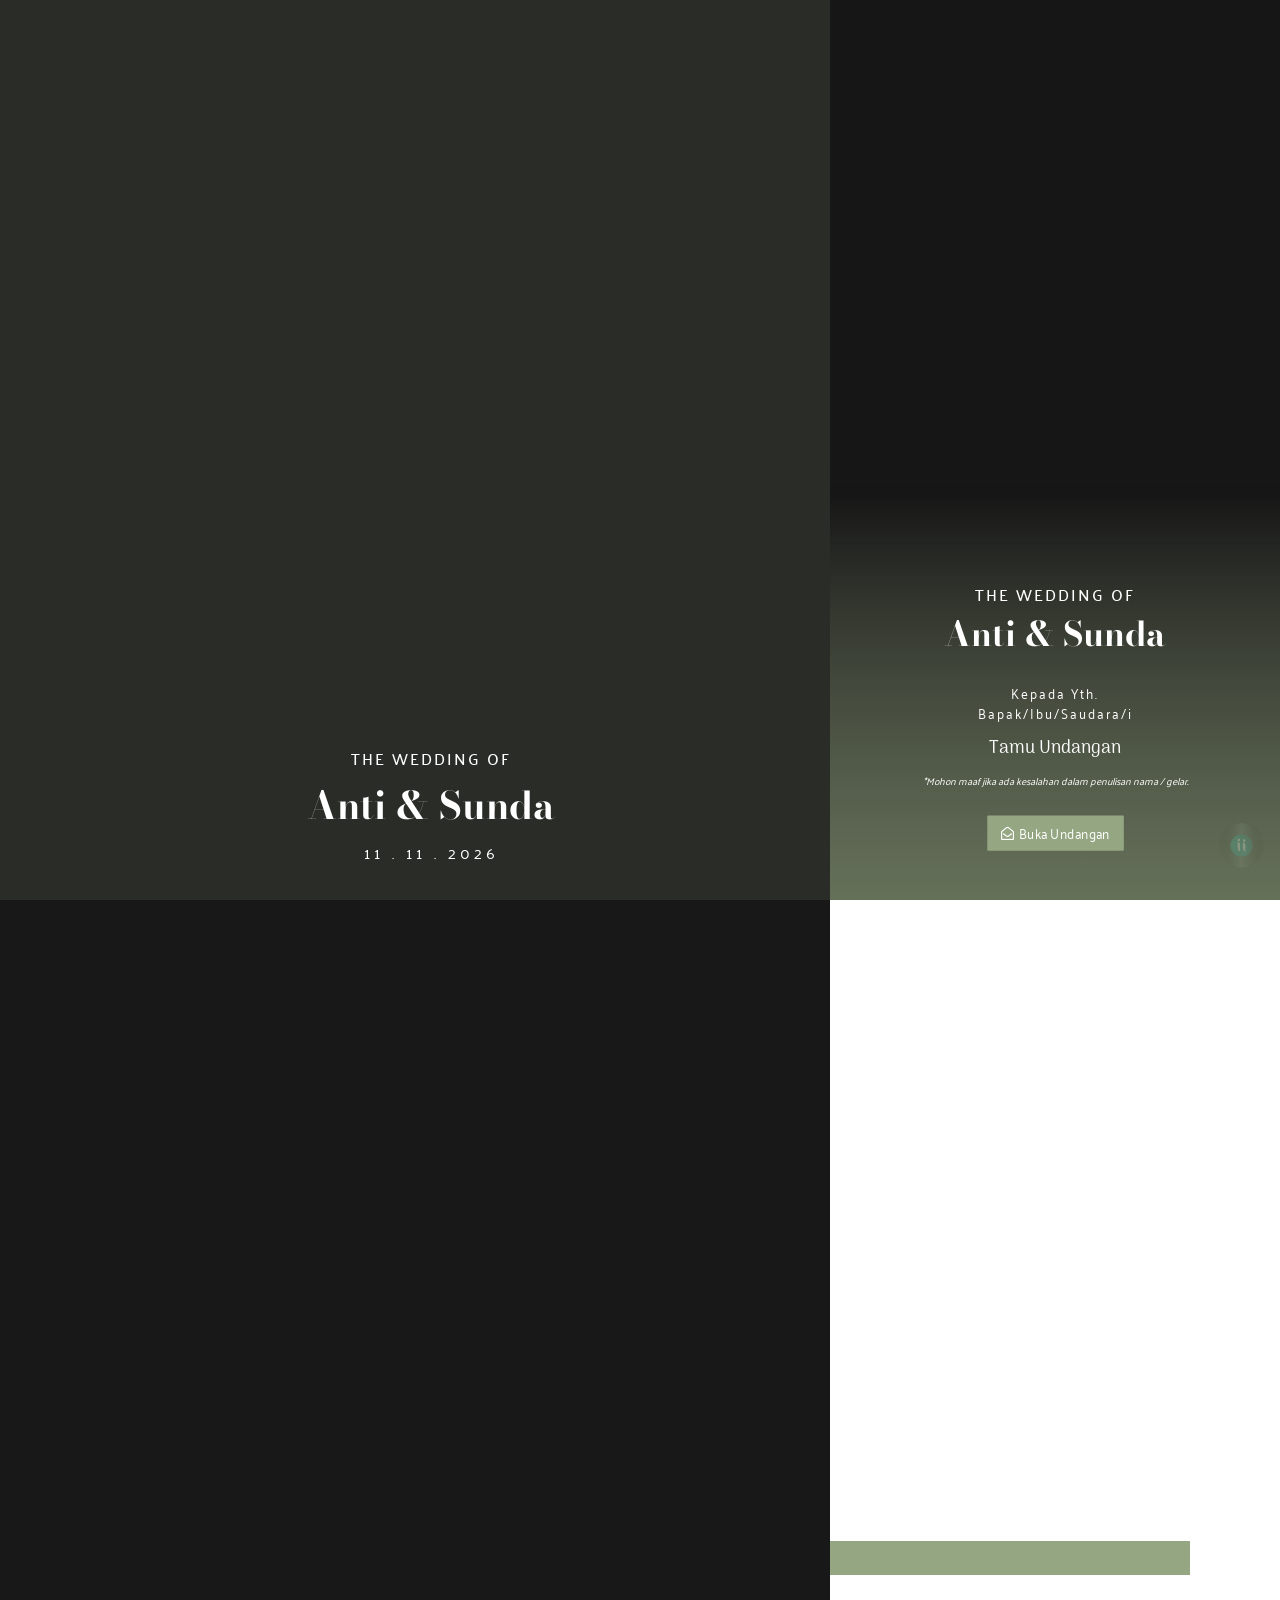
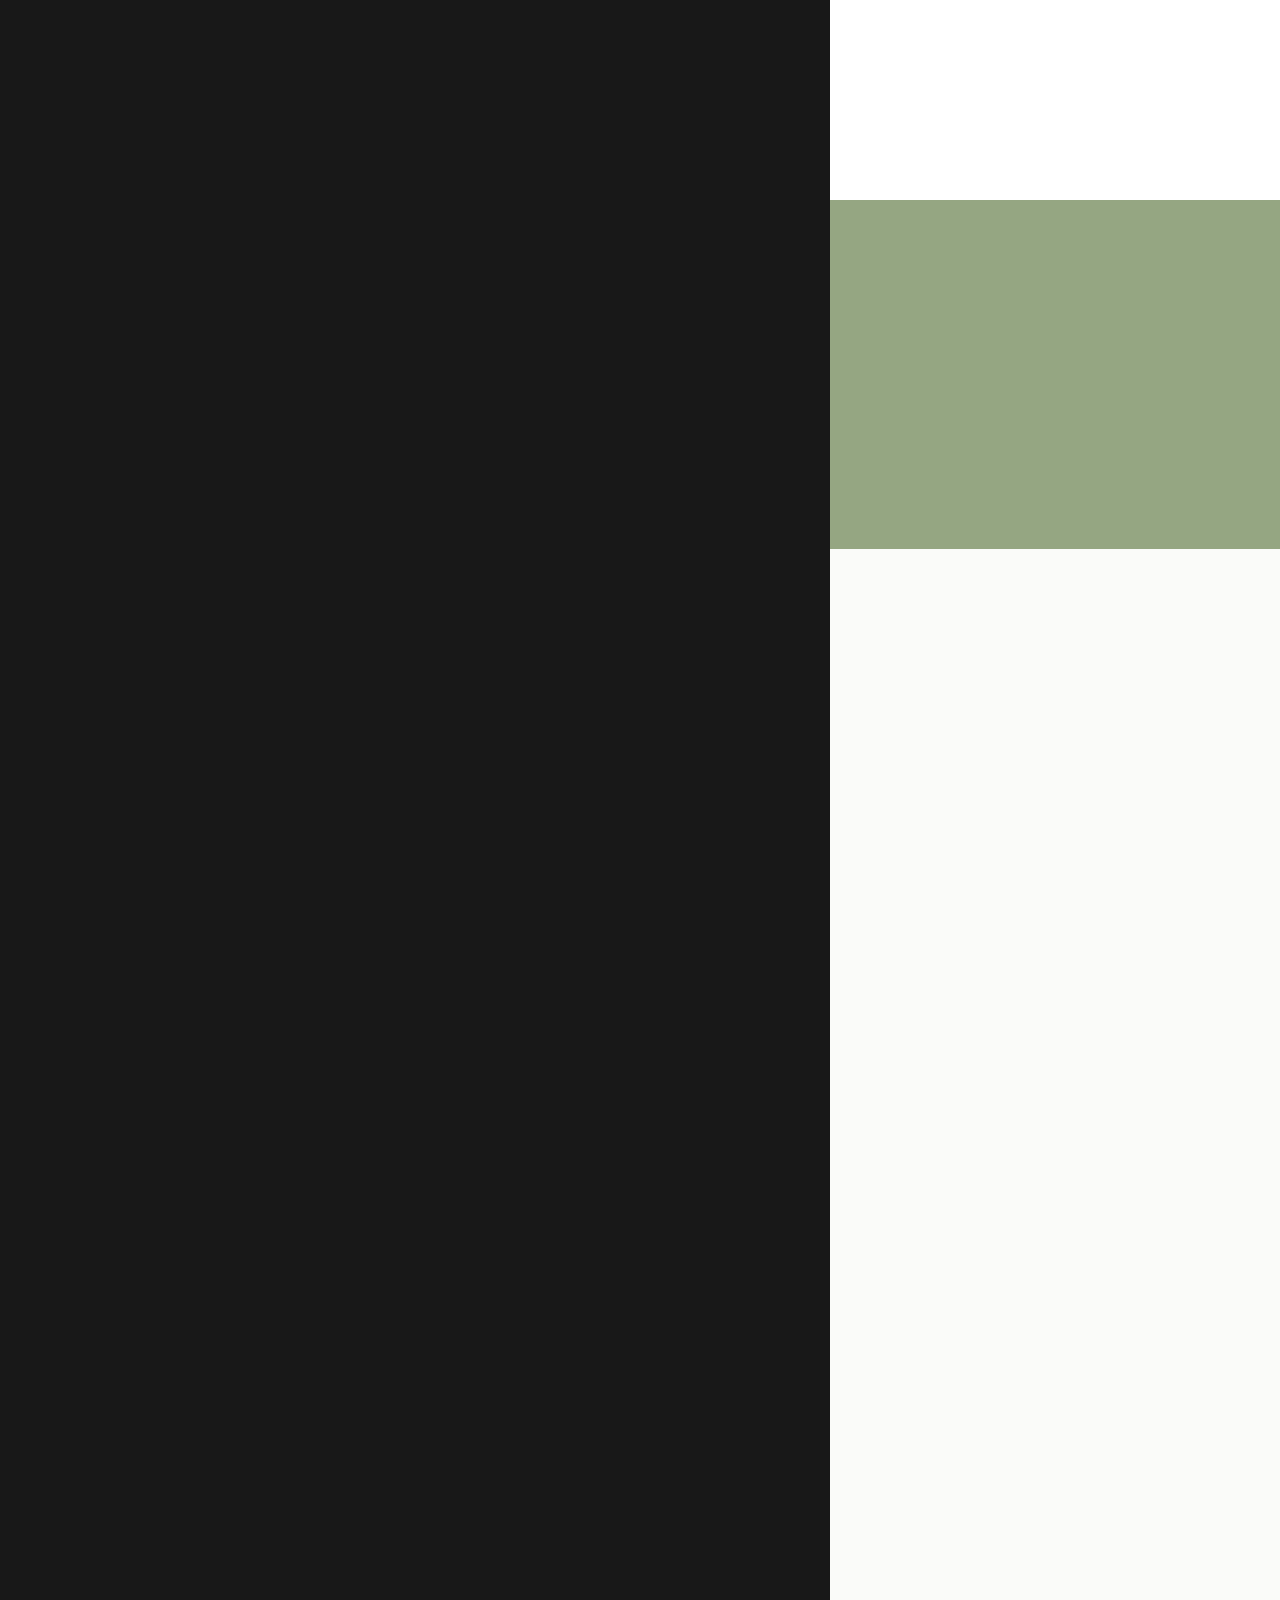
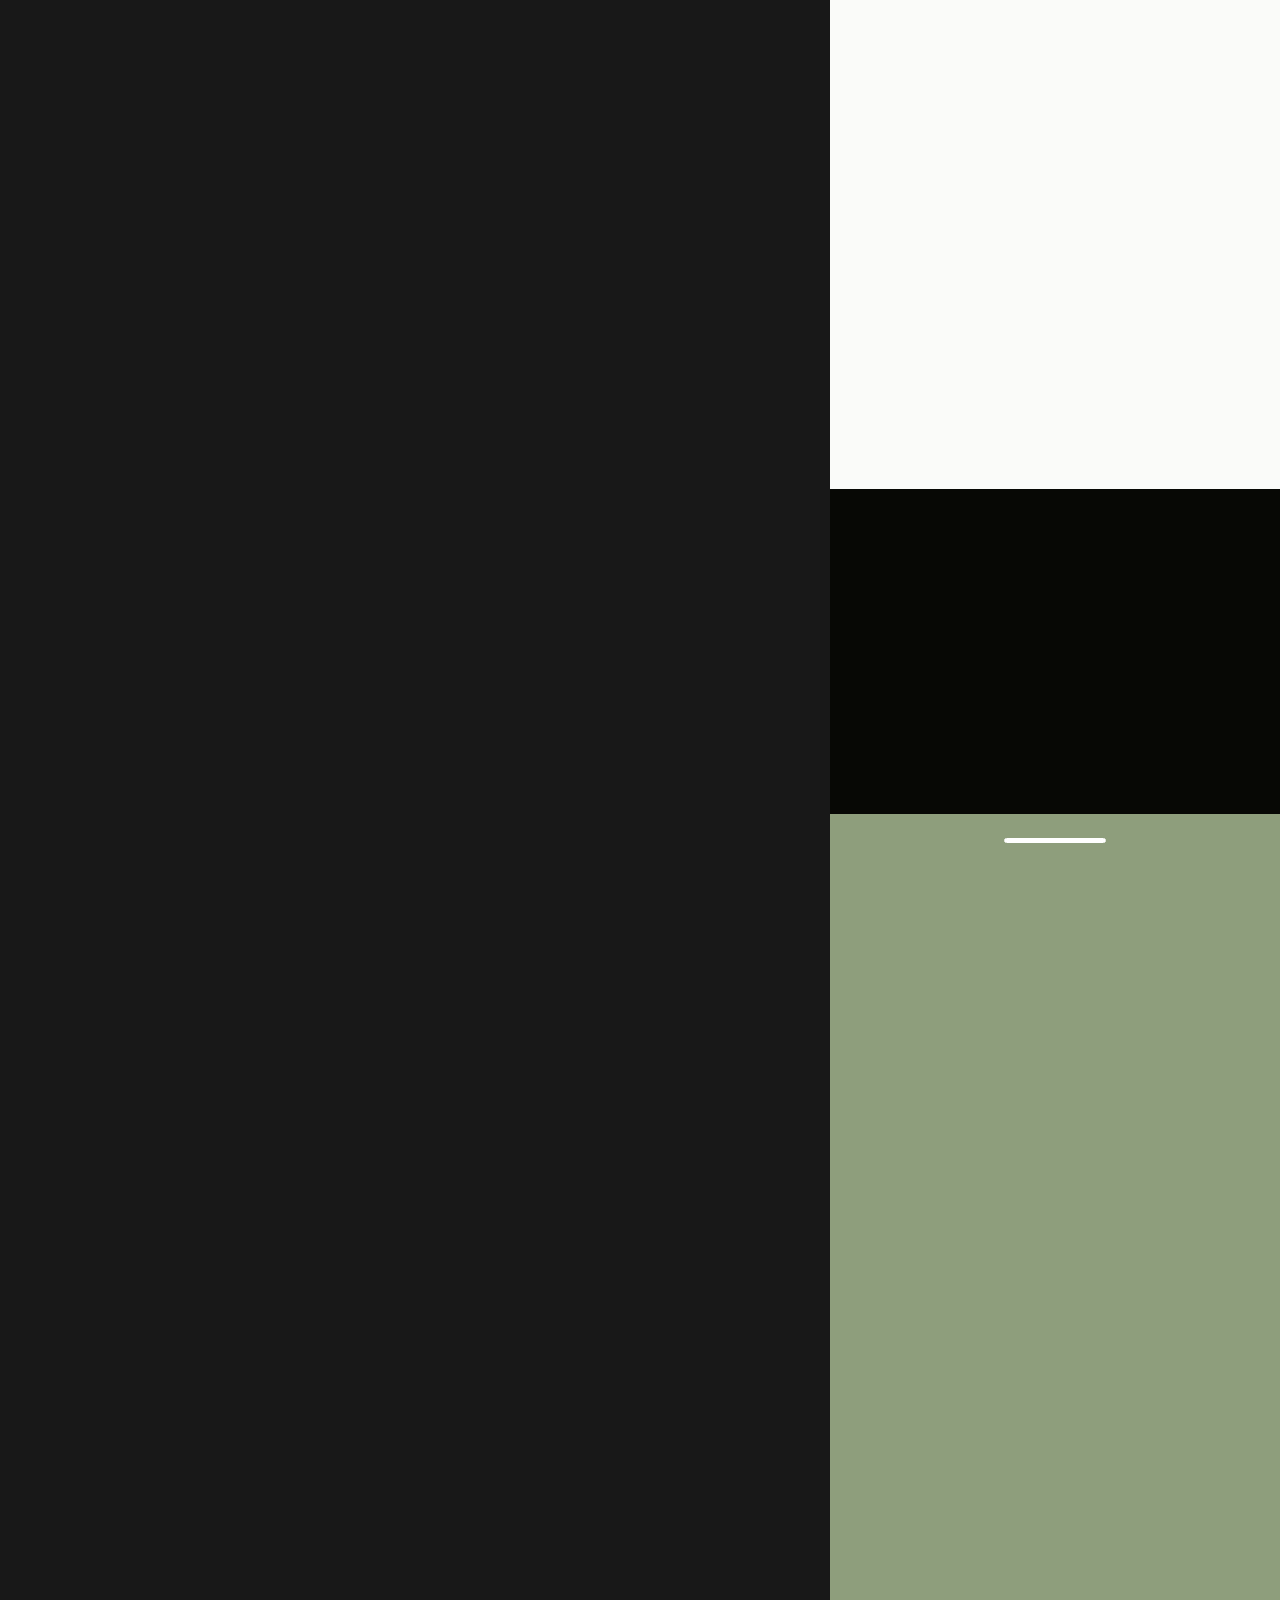
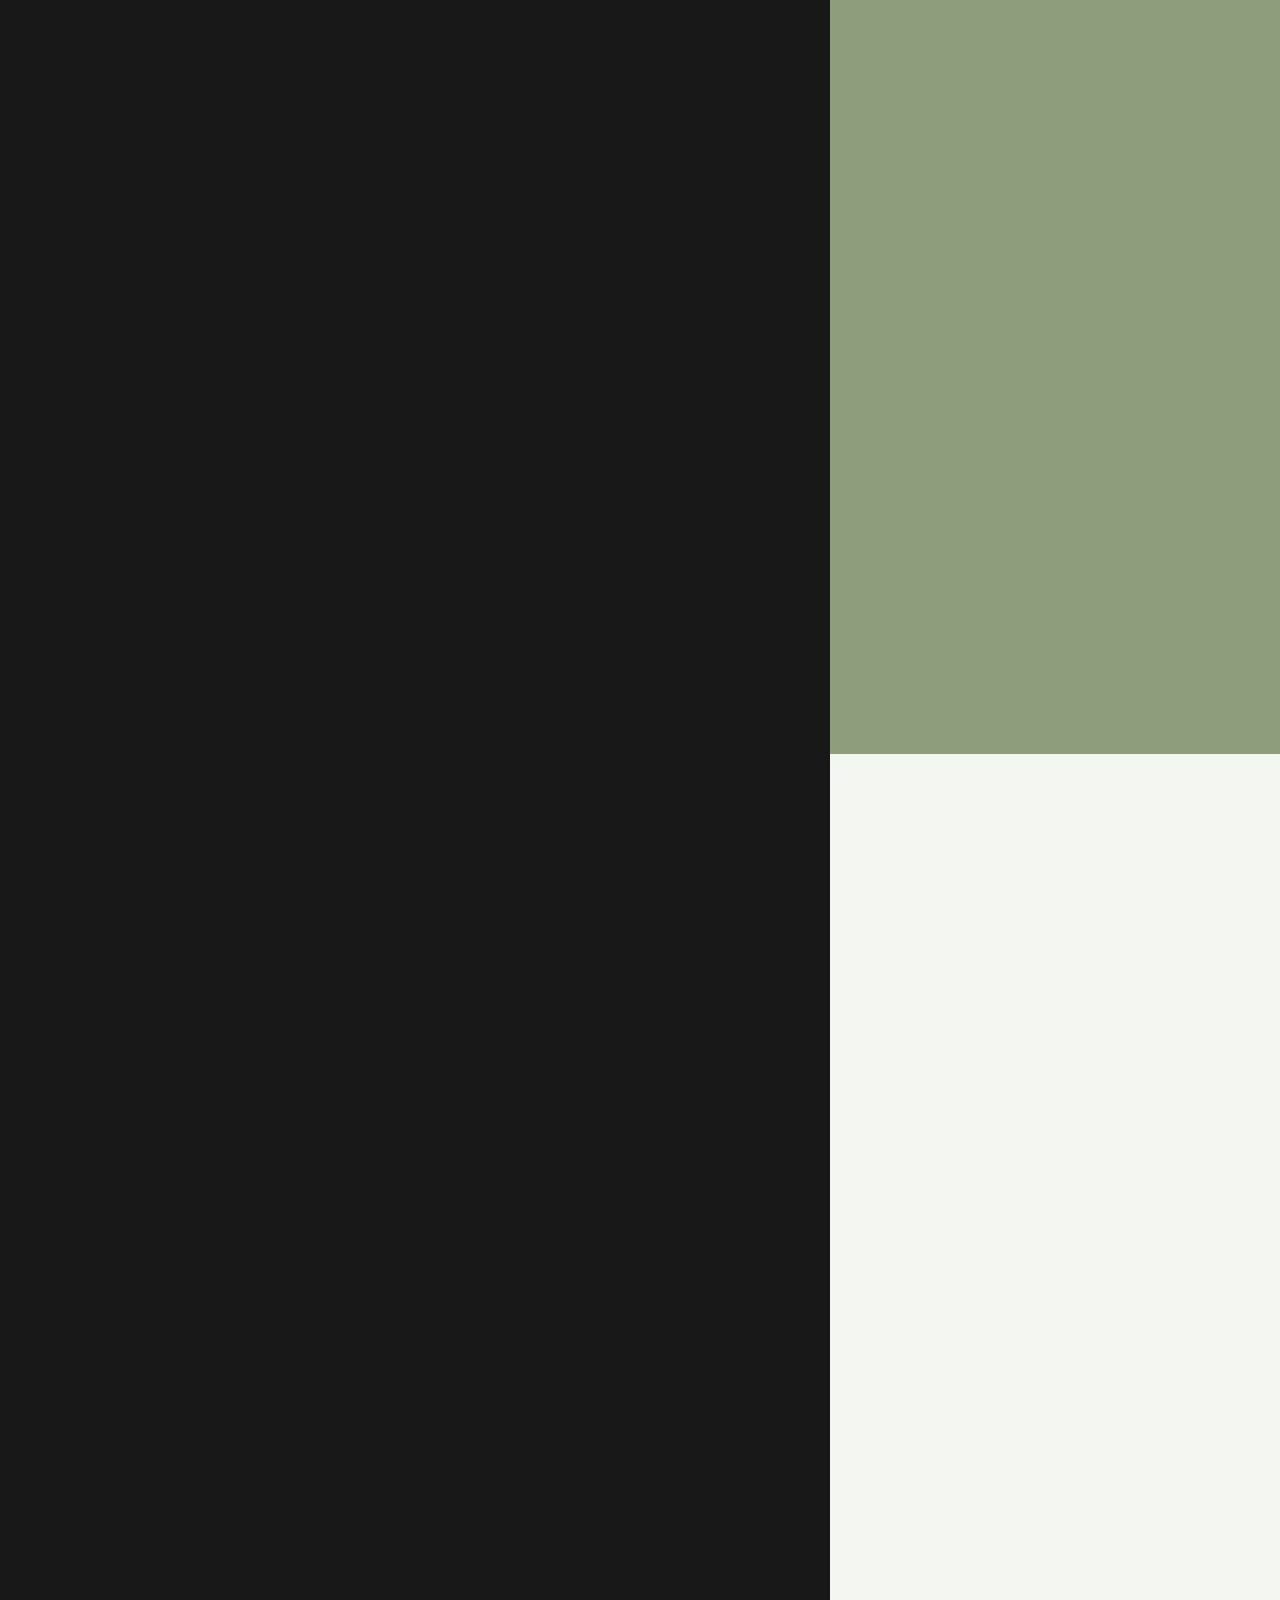
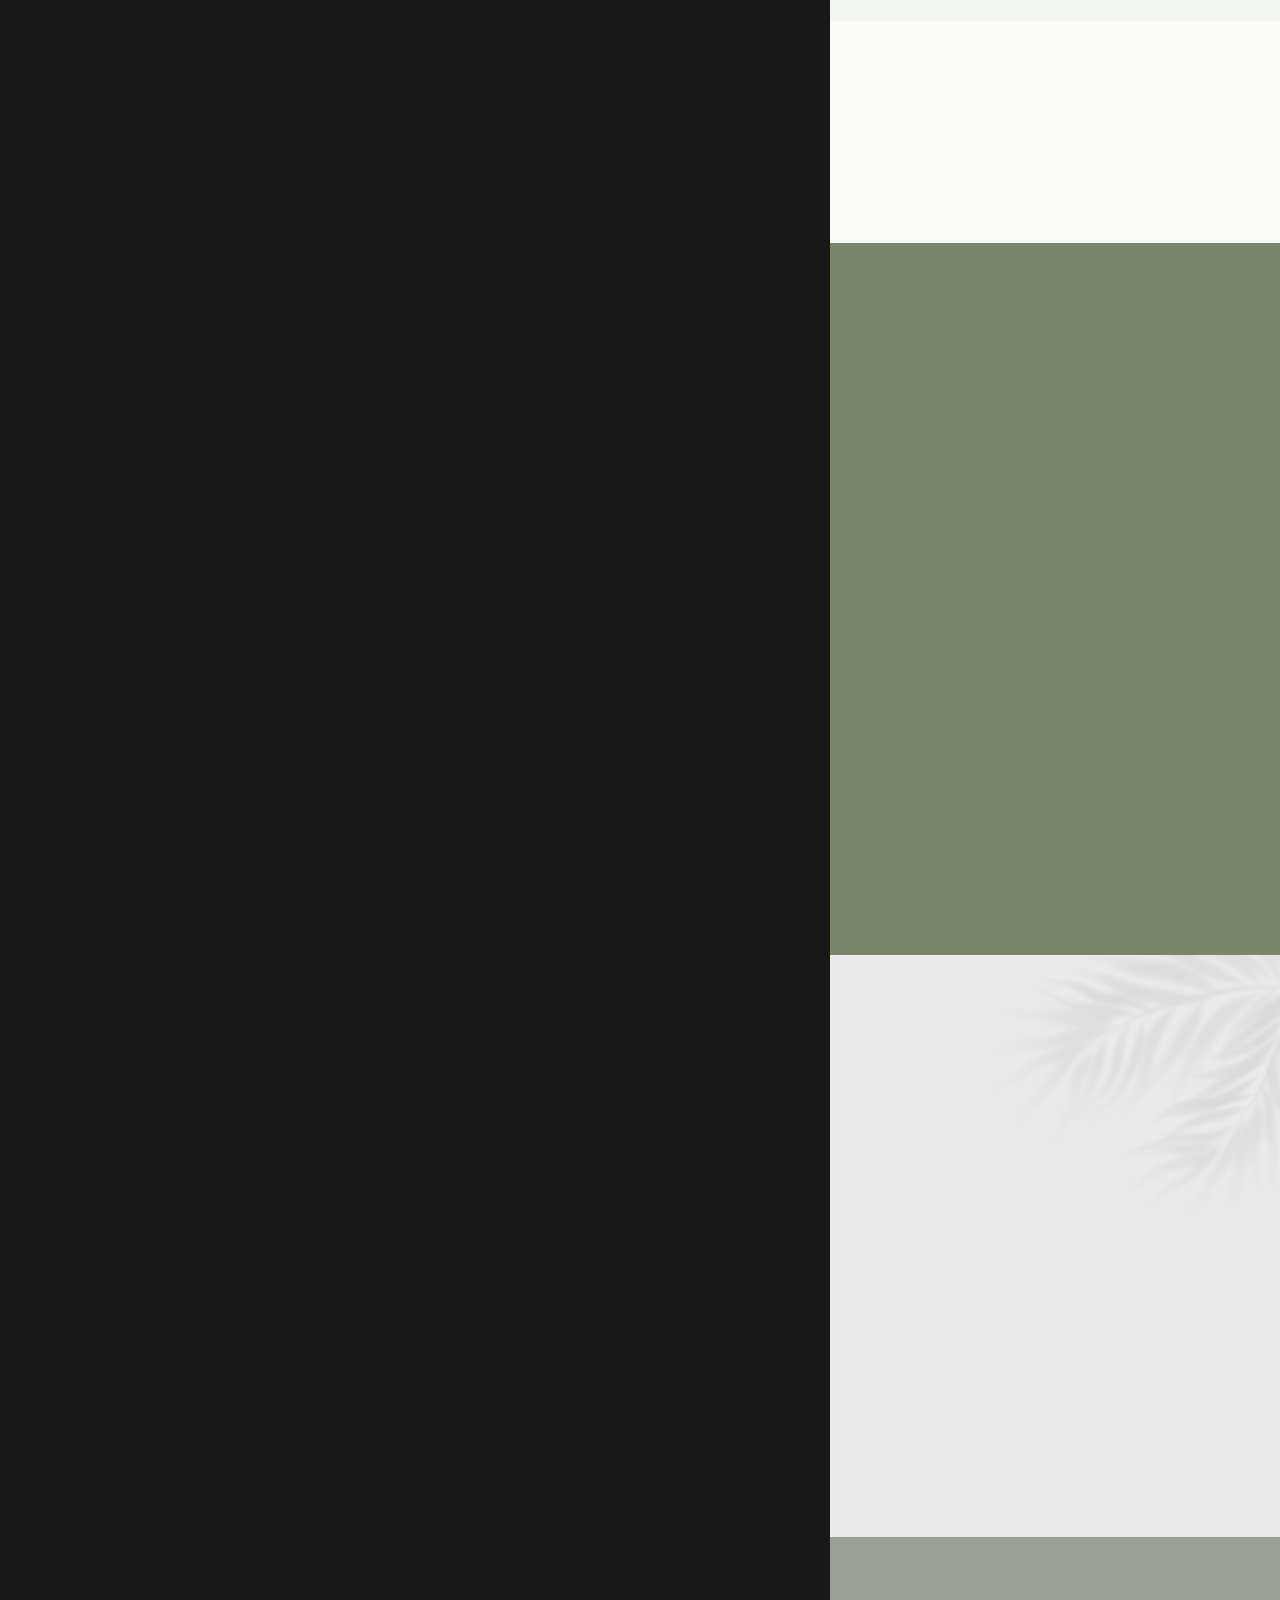
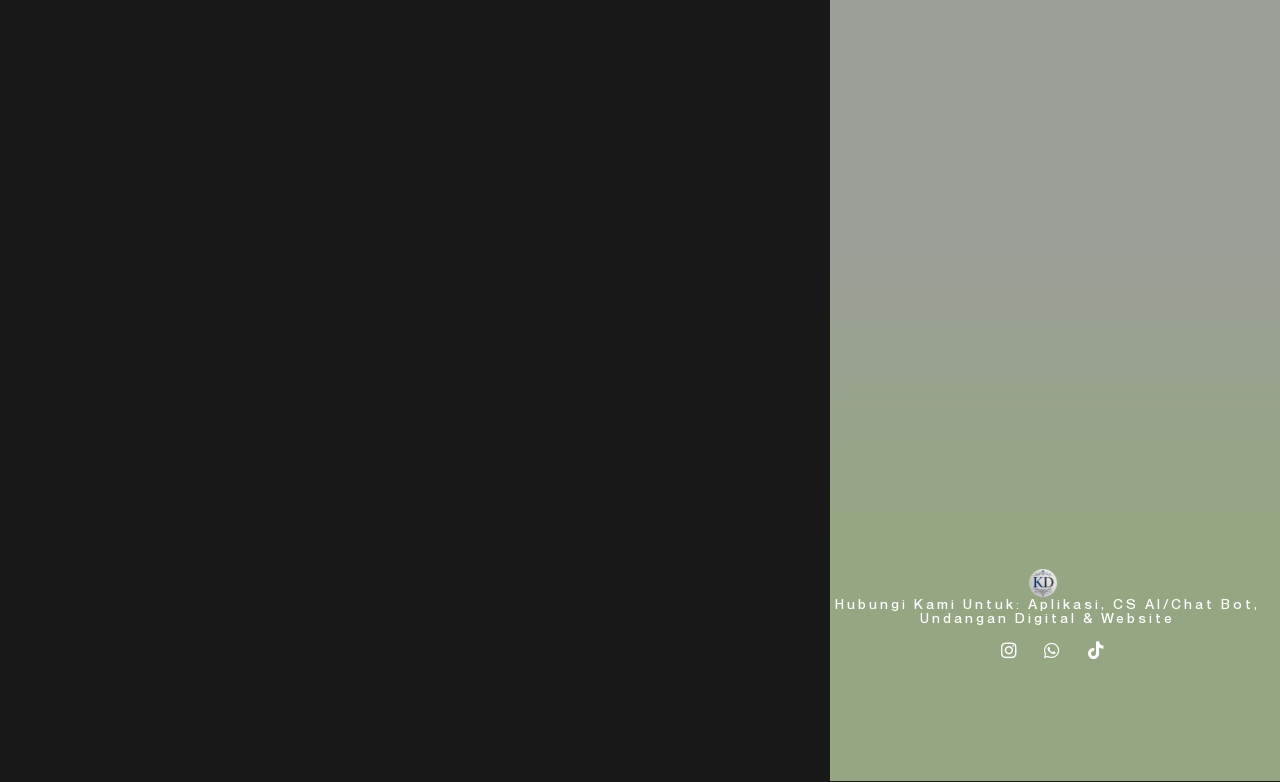
==== index.html @ 36f2cfff "Upload undangan pernikahan Anti-Sunda" ====
<!DOCTYPE html>
<html lang="id" prefix="og: https://ogp.me/ns#">

<head>
	<meta charset="UTF-8">

	<!-- Optimasi Mesin Pencari oleh Rank Math - https://rankmath.com/ -->
	<title>Anti 💕 Sunda</title>
	<meta name="description" content="Hadiri acara pernikahan kami pada hari Rabu, 11 November 2026">
	<meta name="robots" content="follow, noindex">
	<meta property="og:locale" content="id_ID">
	<meta property="og:type" content="article">
	<meta property="og:title" content="Anti 💕 Sunda">
	<meta property="og:description" content="Hadiri acara pernikahan kami pada pada Rabu, 11 November 2026">
	<meta property="og:url" content="https://invitimo2.my.id/l03/">
	<meta property="og:site_name" content="Invisimple ID - Undangan Website">
	<meta property="article:section" content="Pernikahan">
	<meta property="og:updated_time" content="2026-09-09T18:09:19+07:00">
	<meta property="og:image" content="https://the.invisimple.id/wp-content/uploads/2025/02/thumbnail-luxury-03-1.jpg">
	<meta property="og:image:secure_url"
		content="https://the.invisimple.id/wp-content/uploads/2025/02/thumbnail-luxury-03-1.jpg">
	<meta property="og:image:width" content="1500">
	<meta property="og:image:height" content="1500">
	<meta property="og:image:alt" content="The Wedding Of Anti &amp; Sunda">
	<meta property="og:image:type" content="image/jpeg">
	<meta property="article:published_time" content="2025-02-05T20:53:10+07:00">
	<meta property="article:modified_time" content="2026-09-09T18:09:19+07:00">
	<meta name="twitter:card" content="summary_large_image">
	<meta name="twitter:title" content="The Wedding Of Anti &amp; Sunda">
	<meta name="twitter:description" content="Undangan Pernikahan Anti &amp; Sunda - 11 November 2026">
	<meta name="twitter:image" content="https://the.invisimple.id/wp-content/uploads/2025/02/thumbnail-luxury-03-1.jpg">
	<meta name="twitter:label1" content="Ditulis oleh">
	<meta name="twitter:data1" content="1nv1s1mpl3">
	<meta name="twitter:label2" content="Waktunya membaca">
	<meta name="twitter:data2" content="Kurang dari semenit">
	<script type="application/ld+json"
		class="rank-math-schema">{"@context":"https://schema.org","@graph":[{"@type":["Person","Organization"],"@id":"https://invitimo2.my.id/#person","name":"Invisimple ID - Undangan Website","logo":{"@type":"ImageObject","@id":"https://invitimo2.my.id/#logo","url":"https://the.invisimple.id/wp-content/uploads/2024/05/icon-invitaja-150x150.png","contentUrl":"https://the.invisimple.id/wp-content/uploads/2024/05/icon-invitaja-150x150.png","caption":"Invisimple ID - Undangan Website","inLanguage":"id"},"image":{"@type":"ImageObject","@id":"https://invitimo2.my.id/#logo","url":"https://the.invisimple.id/wp-content/uploads/2024/05/icon-invitaja-150x150.png","contentUrl":"https://the.invisimple.id/wp-content/uploads/2024/05/icon-invitaja-150x150.png","caption":"Invisimple ID - Undangan Website","inLanguage":"id"}},{"@type":"WebSite","@id":"https://invitimo2.my.id/#website","url":"https://invitimo2.my.id","name":"Invisimple ID - Undangan Website","publisher":{"@id":"https://invitimo2.my.id/#person"},"inLanguage":"id"},{"@type":"ImageObject","@id":"https://the.invisimple.id/wp-content/uploads/2025/02/thumbnail-luxury-03-1.jpg","url":"https://the.invisimple.id/wp-content/uploads/2025/02/thumbnail-luxury-03-1.jpg","width":"1500","height":"1500","inLanguage":"id"},{"@type":"WebPage","@id":"https://invitimo2.my.id/l03/#webpage","url":"https://invitimo2.my.id/l03/","name":"Anti & Sunda","datePublished":"2025-02-05T20:53:10+07:00","dateModified":"2026-09-09T18:09:19+07:00","isPartOf":{"@id":"https://invitimo2.my.id/#website"},"primaryImageOfPage":{"@id":"https://the.invisimple.id/wp-content/uploads/2025/02/thumbnail-luxury-03-1.jpg"},"inLanguage":"id"},{"@type":"Person","@id":"https://invitimo2.my.id/author/1nv1t4j4/","name":"1nv1s1mpl3","url":"https://invitimo2.my.id/author/1nv1t4j4/","image":{"@type":"ImageObject","@id":"https://secure.gravatar.com/avatar/7261eb66b6b7f72535ce5fb6ec1b8146d1f240d1655f2af83056c2c59945e163?s=96&amp;d=mm&amp;r=g","url":"https://secure.gravatar.com/avatar/7261eb66b6b7f72535ce5fb6ec1b8146d1f240d1655f2af83056c2c59945e163?s=96&amp;d=mm&amp;r=g","caption":"1nv1s1mpl3","inLanguage":"id"},"sameAs":["http://invisimple.id"]},{"@type":"BlogPosting","headline":"Anti & Sunda","datePublished":"2025-02-05T20:53:10+07:00","dateModified":"2026-09-09T18:09:19+07:00","articleSection":"Pernikahan","author":{"@id":"https://invitimo2.my.id/author/1nv1t4j4/","name":"1nv1s1mpl3"},"publisher":{"@id":"https://invitimo2.my.id/#person"},"description":"Undangan Pernikahan Anti &amp; Sunda - 11 November 2026","name":"Anti & Sunda","@id":"https://invitimo2.my.id/l03/#richSnippet","isPartOf":{"@id":"https://invitimo2.my.id/l03/#webpage"},"image":{"@id":"https://the.invisimple.id/wp-content/uploads/2025/02/thumbnail-luxury-03-1.jpg"},"inLanguage":"id","mainEntityOfPage":{"@id":"https://invitimo2.my.id/l03/#webpage"}}]}</script>
	<!-- /Plugin WordPress Rank Math SEO -->

	<link rel='dns-prefetch' href='//the.invisimple.id'>
	<link rel="alternate" title="oEmbed (JSON)" type="application/json+oembed"
		href="wp-json/oembed/1.0/embed?url=https%3A%2F%2Finvitimo2.my.id%2Fl03%2F">
	<link rel="alternate" title="oEmbed (XML)" type="text/xml+oembed"
		href="wp-json/oembed/1.0/embed-1?url=https%3A%2F%2Finvitimo2.my.id%2Fl03%2F&#038;format=xml">
	<style id="wp-img-auto-sizes-contain-inline-css">
		img:is([sizes=auto i], [sizes^="auto," i]) {
			contain-intrinsic-size: 3000px 1500px
		}

		/*# sourceURL=wp-img-auto-sizes-contain-inline-css */
	</style>
	<link rel='stylesheet' id='dce-animations-css'
		href='wp-content/plugins/dynamic-content-for-elementor-new-version/assets/css/animations.css?ver=3.4.0'
		media='all'>

	<link rel='stylesheet' id='wdsfa-public-performance-guard-css'
		href='wp-content/plugins/wds-feature-addons/assets/css/public-performance-guard.css?ver=0.4.0-alpha.148'
		media='all'>
	<style id="wp-emoji-styles-inline-css">
		img.wp-smiley,
		img.emoji {
			display: inline !important;
			border: none !important;
			box-shadow: none !important;
			height: 1em !important;
			width: 1em !important;
			margin: 0 0.07em !important;
			vertical-align: -0.1em !important;
			background: none !important;
			padding: 0 !important;
		}

		/*# sourceURL=wp-emoji-styles-inline-css */
	</style>
	<style id="wp-block-library-inline-css">
		/**
 * Colors
 */
		/**
 * Typography
 */
		/**
 * SCSS Variables.
 *
 * Please use variables from this sheet to ensure consistency across the UI.
 * Don't add to this sheet unless you're pretty sure the value will be reused in many places.
 * For example, don't add rules to this sheet that affect block visuals. It's purely for UI.
 */
		/**
 * Fonts & basic variables.
 */
		/**
 * Typography
 */
		/**
 * Grid System.
 * https://make.wordpress.org/design/2019/10/31/proposal-a-consistent-spacing-system-for-wordpress/
 */
		/**
 * Radius scale.
 */
		/**
 * Elevation scale.
 */
		/**
 * Dimensions.
 */
		/**
 * Mobile specific styles
 */
		/**
 * Editor styles.
 */
		/**
 * Block & Editor UI.
 */
		/**
 * Block paddings.
 */
		/**
 * React Native specific.
 * These variables do not appear to be used anywhere else.
 */
		/**
 * Breakpoints & Media Queries
 */
		/**
*  Converts a hex value into the rgb equivalent.
*
* @param {string} hex - the hexadecimal value to convert
* @return {string} comma separated rgb values
*/
		/**
 * Long content fade mixin
 *
 * Creates a fading overlay to signify that the content is longer
 * than the space allows.
 */
		/**
 * Breakpoint mixins
 */
		/**
 * Focus styles.
 */
		/**
 * Standard focus rings for the WordPress Design System.
 *
 * Apply `outset-ring__focus` inside the relevant pseudo-class at the call site,
 * e.g. `&:focus { @include outset-ring__focus(); }`.
 */
		/**
 * Applies editor left position to the selector passed as argument
 */
		/**
 * Styles that are reused verbatim in a few places
 */
		/**
 * Allows users to opt-out of animations via OS-level preferences.
 */
		/**
 * Reset default styles for JavaScript UI based pages.
 * This is a WP-admin agnostic reset
 */
		/**
 * Reset the WP Admin page styles for Gutenberg-like pages.
 */
		/**
 * Creates a checkerboard pattern background to indicate transparency.
 * @param {String} $size - The size of the squares in the checkerboard pattern. Default is 12px.
 */
		:root {
			--wp-block-synced-color: #7a00df;
			--wp-block-synced-color--rgb: 122, 0, 223;
			--wp-bound-block-color: var(--wp-block-synced-color);
			--wp-editor-canvas-background: #ddd;
			--wp-admin-theme-color: #007cba;
			--wp-admin-theme-color--rgb: 0, 124, 186;
			--wp-admin-theme-color-darker-10: rgb(0, 107, 160.5);
			--wp-admin-theme-color-darker-10--rgb: 0, 107, 160.5;
			--wp-admin-theme-color-darker-20: #005a87;
			--wp-admin-theme-color-darker-20--rgb: 0, 90, 135;
			--wp-admin-border-width-focus: 2px;
		}

		@media (min-resolution: 192dpi) {
			:root {
				--wp-admin-border-width-focus: 1.5px;
			}
		}

		/**
 * Element styles.
 */
		.wp-element-button {
			cursor: pointer;
		}

		:root .has-very-light-gray-background-color {
			background-color: #eee;
		}

		:root .has-very-dark-gray-background-color {
			background-color: #313131;
		}

		:root .has-very-light-gray-color {
			color: #eee;
		}

		:root .has-very-dark-gray-color {
			color: #313131;
		}

		:root {
			/* stylelint-disable @stylistic/function-comma-space-after -- We can not use spacing because of WP multi site kses rule. */
		}

		:root .has-vivid-green-cyan-to-vivid-cyan-blue-gradient-background {
			background: linear-gradient(135deg, rgb(0, 208, 132) 0%, rgb(6, 147, 227) 100%);
		}

		:root .has-purple-crush-gradient-background {
			background: linear-gradient(135deg, rgb(52, 226, 228) 0%, rgb(71, 33, 251) 50%, rgb(171, 29, 254) 100%);
		}

		:root .has-hazy-dawn-gradient-background {
			background: linear-gradient(135deg, rgb(250, 172, 168) 0%, rgb(218, 208, 236) 100%);
		}

		:root .has-subdued-olive-gradient-background {
			background: linear-gradient(135deg, rgb(250, 250, 225) 0%, rgb(103, 166, 113) 100%);
		}

		:root .has-atomic-cream-gradient-background {
			background: linear-gradient(135deg, rgb(253, 215, 154) 0%, rgb(0, 74, 89) 100%);
		}

		:root .has-nightshade-gradient-background {
			background: linear-gradient(135deg, rgb(51, 9, 104) 0%, rgb(49, 205, 207) 100%);
		}

		:root .has-midnight-gradient-background {
			background: linear-gradient(135deg, rgb(2, 3, 129) 0%, rgb(40, 116, 252) 100%);
		}

		:root {
			/* stylelint-enable @stylistic/function-comma-space-after */
			--wp--preset--font-size--normal: 16px;
			--wp--preset--font-size--huge: 42px;
		}

		.has-regular-font-size {
			font-size: 1em;
		}

		.has-larger-font-size {
			font-size: 2.625em;
		}

		.has-normal-font-size {
			font-size: var(--wp--preset--font-size--normal);
		}

		.has-huge-font-size {
			font-size: var(--wp--preset--font-size--huge);
		}

		:root .has-text-align-center {
			text-align: center;
		}

		:root .has-text-align-left {
			/*rtl:ignore*/
			text-align: left;
		}

		:root .has-text-align-right {
			/*rtl:ignore*/
			text-align: right;
		}

		.has-fit-text {
			white-space: nowrap !important;
		}

		#end-resizable-editor-section {
			display: none;
		}

		.aligncenter {
			clear: both;
		}

		.items-justified-left {
			justify-content: flex-start;
		}

		.items-justified-center {
			justify-content: center;
		}

		.items-justified-right {
			justify-content: flex-end;
		}

		.items-justified-space-between {
			justify-content: space-between;
		}

		.screen-reader-text {
			border: 0;
			clip-path: inset(50%);
			height: 1px;
			margin: -1px;
			overflow: hidden;
			padding: 0;
			position: absolute;
			width: 1px;
			word-wrap: normal !important;
			word-break: normal !important;
		}

		.screen-reader-text:focus {
			background-color: #ddd;
			clip-path: none;
			color: #444;
			display: block;
			font-size: 1em;
			height: auto;
			left: 5px;
			line-height: normal;
			padding: 15px 23px 14px;
			text-decoration: none;
			top: 5px;
			width: auto;
			z-index: 100000;
		}

		/**
 * The following provide a simple means of applying a default border style when
 * a user first makes a selection in the border block support panel.
 * This prevents issues such as where the user could set a border width
 * and see no border due there being no border style set.
 *
 * This is intended to be removed once intelligent defaults can be set while
 * making border selections via the block support.
 *
 * See: https://github.com/WordPress/gutenberg/pull/33743
 */
		html :where(.has-border-color) {
			border-style: solid;
		}

		html :where([style^=border-color],
			[style*=";border-color"],
			[style*="; border-color"]) {
			border-style: solid;
		}

		html :where([style^=border-top-color],
			[style*=";border-top-color"],
			[style*="; border-top-color"]) {
			border-top-style: solid;
		}

		html :where([style^=border-right-color],
			[style*=";border-right-color"],
			[style*="; border-right-color"]) {
			/*rtl:ignore*/
			border-right-style: solid;
		}

		html :where([style^=border-bottom-color],
			[style*=";border-bottom-color"],
			[style*="; border-bottom-color"]) {
			border-bottom-style: solid;
		}

		html :where([style^=border-left-color],
			[style*=";border-left-color"],
			[style*="; border-left-color"]) {
			/*rtl:ignore*/
			border-left-style: solid;
		}

		html :where([style^=border-width],
			[style*=";border-width"],
			[style*="; border-width"]) {
			border-style: solid;
		}

		html :where([style^=border-top-width],
			[style*=";border-top-width"],
			[style*="; border-top-width"]) {
			border-top-style: solid;
		}

		html :where([style^=border-right-width],
			[style*=";border-right-width"],
			[style*="; border-right-width"]) {
			/*rtl:ignore*/
			border-right-style: solid;
		}

		html :where([style^=border-bottom-width],
			[style*=";border-bottom-width"],
			[style*="; border-bottom-width"]) {
			border-bottom-style: solid;
		}

		html :where([style^=border-left-width],
			[style*=";border-left-width"],
			[style*="; border-left-width"]) {
			/*rtl:ignore*/
			border-left-style: solid;
		}

		/**
 * Provide baseline responsiveness for images.
 */
		html :where(img[class*=wp-image-]) {
			height: auto;
			max-width: 100%;
		}

		/**
 * Reset user agent styles for figure element margins.
 */
		:where(figure) {
			margin: 0 0 1em 0;
		}

		html :where(.is-position-sticky) {
			--wp-admin--admin-bar--position-offset: var(--wp-admin--admin-bar--height, 0px);
		}

		@media screen and (max-width: 600px) {
			html :where(.is-position-sticky) {
				--wp-admin--admin-bar--position-offset: 0px;
			}
		}

		/*# sourceURL=/wp-includes/css/dist/block-library/common.css */
	</style>
	<style id="classic-theme-styles-inline-css">
		/**
 * These rules are needed for backwards compatibility.
 * They should match the button element rules in the base theme.json file.
 */
		.wp-block-button__link {
			color: #ffffff;
			background-color: #32373c;
			border-radius: 9999px;
			/* 100% causes an oval, but any explicit but really high value retains the pill shape. */

			/* This needs a low specificity so it won't override the rules from the button element if defined in theme.json. */
			box-shadow: none;
			text-decoration: none;

			/* The extra 2px are added to size solids the same as the outline versions.*/
			padding: calc(0.667em + 2px) calc(1.333em + 2px);

			font-size: 1.125em;
		}

		.wp-block-file__button {
			background: #32373c;
			color: #ffffff;
			text-decoration: none;
		}

		/*# sourceURL=/wp-includes/css/classic-themes.css */
	</style>
	<style id="wp-block-styles-placeholder-inline-css">
		:root {
			--wp-internal-comment: "Placeholder for wp_hoist_late_printed_styles() to replace with the block styles printed at wp_footer."
		}

		/*# sourceURL=wp-block-styles-placeholder-inline-css */
	</style>
	<link rel='stylesheet' id='dashicons-css' href='wp-includes/css/dashicons.css?ver=7.1.2' media='all'>
	<link rel='stylesheet' id='jet-engine-frontend-css'
		href='wp-content/plugins/jet-engine/assets/css/frontend.css?ver=3.8.15.2' media='all'>
	<style id="wp-global-styles-placeholder-inline-css">
		:root {
			--wp-internal-comment: "Placeholder for wp_hoist_late_printed_styles() to replace with the global-styles printed at wp_footer."
		}

		/*# sourceURL=wp-global-styles-placeholder-inline-css */
	</style>
	<link rel='stylesheet' id='uaf_client_css-css' href='wp-content/uploads/useanyfont/uaf.css?ver=1786431129'
		media='all'>
	<link rel='stylesheet' id='wpb-lib-frontend-css'
		href='wp-content/plugins/wpbits-addons-for-elementor/assets/css/frontend.min.css?ver=1.8.1' media='all'>
	<link rel='stylesheet' id='wds-elementor-css'
		href='wp-content/plugins/weddingsaas-pro/assets/css/wds-elementor.css?ver=2.10.2.1' media='all'>
	<link rel='stylesheet' id='saic_style-css'
		href='wp-content/plugins/weddingsaas-pro/assets/plugins/custom/commentpress/saic_style.css?ver=2.10.2.1'
		media='screen'>
	<link rel='stylesheet' id='dce-style-css'
		href='wp-content/plugins/dynamic-content-for-elementor-new-version/assets/css/style.css?ver=3.4.0' media='all'>
	<link rel='stylesheet' id='dce-dynamic-visibility-css'
		href='wp-content/plugins/dynamic-content-for-elementor-new-version/assets/css/dynamic-visibility.css?ver=3.4.0'
		media='all'>
	<link rel='stylesheet' id='dce-tooltip-css'
		href='wp-content/plugins/dynamic-content-for-elementor-new-version/assets/css/tooltip.css?ver=3.4.0'
		media='all'>
	<link rel='stylesheet' id='wds-reset-css' href='wp-content/themes/weddingsaas-wp/assets/css/reset.css?ver=2.0.11'
		media='all'>
	<link rel='stylesheet' id='e-animation-fadeInDown-css'
		href='wp-content/plugins/elementor/assets/lib/animations/styles/fadeInDown.css?ver=4.2.4' media='all'>
	<link rel='stylesheet' id='elementor-frontend-css'
		href='wp-content/plugins/elementor/assets/css/frontend.css?ver=4.2.4' media='all'>
	<style id="elementor-frontend-inline-css">
		@-webkit-keyframes ha_fadeIn {
			0% {
				opacity: 0
			}

			to {
				opacity: 1
			}
		}

		@keyframes ha_fadeIn {
			0% {
				opacity: 0
			}

			to {
				opacity: 1
			}
		}

		@-webkit-keyframes ha_zoomIn {
			0% {
				opacity: 0;
				-webkit-transform: scale3d(.3, .3, .3);
				transform: scale3d(.3, .3, .3)
			}

			50% {
				opacity: 1
			}
		}

		@keyframes ha_zoomIn {
			0% {
				opacity: 0;
				-webkit-transform: scale3d(.3, .3, .3);
				transform: scale3d(.3, .3, .3)
			}

			50% {
				opacity: 1
			}
		}

		@-webkit-keyframes ha_rollIn {
			0% {
				opacity: 0;
				-webkit-transform: translate3d(-100%, 0, 0) rotate3d(0, 0, 1, -120deg);
				transform: translate3d(-100%, 0, 0) rotate3d(0, 0, 1, -120deg)
			}

			to {
				opacity: 1
			}
		}

		@keyframes ha_rollIn {
			0% {
				opacity: 0;
				-webkit-transform: translate3d(-100%, 0, 0) rotate3d(0, 0, 1, -120deg);
				transform: translate3d(-100%, 0, 0) rotate3d(0, 0, 1, -120deg)
			}

			to {
				opacity: 1
			}
		}

		@-webkit-keyframes ha_bounce {

			0%,
			20%,
			53%,
			to {
				-webkit-animation-timing-function: cubic-bezier(.215, .61, .355, 1);
				animation-timing-function: cubic-bezier(.215, .61, .355, 1)
			}

			40%,
			43% {
				-webkit-transform: translate3d(0, -30px, 0) scaleY(1.1);
				transform: translate3d(0, -30px, 0) scaleY(1.1);
				-webkit-animation-timing-function: cubic-bezier(.755, .05, .855, .06);
				animation-timing-function: cubic-bezier(.755, .05, .855, .06)
			}

			70% {
				-webkit-transform: translate3d(0, -15px, 0) scaleY(1.05);
				transform: translate3d(0, -15px, 0) scaleY(1.05);
				-webkit-animation-timing-function: cubic-bezier(.755, .05, .855, .06);
				animation-timing-function: cubic-bezier(.755, .05, .855, .06)
			}

			80% {
				-webkit-transition-timing-function: cubic-bezier(.215, .61, .355, 1);
				transition-timing-function: cubic-bezier(.215, .61, .355, 1);
				-webkit-transform: translate3d(0, 0, 0) scaleY(.95);
				transform: translate3d(0, 0, 0) scaleY(.95)
			}

			90% {
				-webkit-transform: translate3d(0, -4px, 0) scaleY(1.02);
				transform: translate3d(0, -4px, 0) scaleY(1.02)
			}
		}

		@keyframes ha_bounce {

			0%,
			20%,
			53%,
			to {
				-webkit-animation-timing-function: cubic-bezier(.215, .61, .355, 1);
				animation-timing-function: cubic-bezier(.215, .61, .355, 1)
			}

			40%,
			43% {
				-webkit-transform: translate3d(0, -30px, 0) scaleY(1.1);
				transform: translate3d(0, -30px, 0) scaleY(1.1);
				-webkit-animation-timing-function: cubic-bezier(.755, .05, .855, .06);
				animation-timing-function: cubic-bezier(.755, .05, .855, .06)
			}

			70% {
				-webkit-transform: translate3d(0, -15px, 0) scaleY(1.05);
				transform: translate3d(0, -15px, 0) scaleY(1.05);
				-webkit-animation-timing-function: cubic-bezier(.755, .05, .855, .06);
				animation-timing-function: cubic-bezier(.755, .05, .855, .06)
			}

			80% {
				-webkit-transition-timing-function: cubic-bezier(.215, .61, .355, 1);
				transition-timing-function: cubic-bezier(.215, .61, .355, 1);
				-webkit-transform: translate3d(0, 0, 0) scaleY(.95);
				transform: translate3d(0, 0, 0) scaleY(.95)
			}

			90% {
				-webkit-transform: translate3d(0, -4px, 0) scaleY(1.02);
				transform: translate3d(0, -4px, 0) scaleY(1.02)
			}
		}

		@-webkit-keyframes ha_bounceIn {

			0%,
			20%,
			40%,
			60%,
			80%,
			to {
				-webkit-animation-timing-function: cubic-bezier(.215, .61, .355, 1);
				animation-timing-function: cubic-bezier(.215, .61, .355, 1)
			}

			0% {
				opacity: 0;
				-webkit-transform: scale3d(.3, .3, .3);
				transform: scale3d(.3, .3, .3)
			}

			20% {
				-webkit-transform: scale3d(1.1, 1.1, 1.1);
				transform: scale3d(1.1, 1.1, 1.1)
			}

			40% {
				-webkit-transform: scale3d(.9, .9, .9);
				transform: scale3d(.9, .9, .9)
			}

			60% {
				opacity: 1;
				-webkit-transform: scale3d(1.03, 1.03, 1.03);
				transform: scale3d(1.03, 1.03, 1.03)
			}

			80% {
				-webkit-transform: scale3d(.97, .97, .97);
				transform: scale3d(.97, .97, .97)
			}

			to {
				opacity: 1
			}
		}

		@keyframes ha_bounceIn {

			0%,
			20%,
			40%,
			60%,
			80%,
			to {
				-webkit-animation-timing-function: cubic-bezier(.215, .61, .355, 1);
				animation-timing-function: cubic-bezier(.215, .61, .355, 1)
			}

			0% {
				opacity: 0;
				-webkit-transform: scale3d(.3, .3, .3);
				transform: scale3d(.3, .3, .3)
			}

			20% {
				-webkit-transform: scale3d(1.1, 1.1, 1.1);
				transform: scale3d(1.1, 1.1, 1.1)
			}

			40% {
				-webkit-transform: scale3d(.9, .9, .9);
				transform: scale3d(.9, .9, .9)
			}

			60% {
				opacity: 1;
				-webkit-transform: scale3d(1.03, 1.03, 1.03);
				transform: scale3d(1.03, 1.03, 1.03)
			}

			80% {
				-webkit-transform: scale3d(.97, .97, .97);
				transform: scale3d(.97, .97, .97)
			}

			to {
				opacity: 1
			}
		}

		@-webkit-keyframes ha_flipInX {
			0% {
				opacity: 0;
				-webkit-transform: perspective(400px) rotate3d(1, 0, 0, 90deg);
				transform: perspective(400px) rotate3d(1, 0, 0, 90deg);
				-webkit-animation-timing-function: ease-in;
				animation-timing-function: ease-in
			}

			40% {
				-webkit-transform: perspective(400px) rotate3d(1, 0, 0, -20deg);
				transform: perspective(400px) rotate3d(1, 0, 0, -20deg);
				-webkit-animation-timing-function: ease-in;
				animation-timing-function: ease-in
			}

			60% {
				opacity: 1;
				-webkit-transform: perspective(400px) rotate3d(1, 0, 0, 10deg);
				transform: perspective(400px) rotate3d(1, 0, 0, 10deg)
			}

			80% {
				-webkit-transform: perspective(400px) rotate3d(1, 0, 0, -5deg);
				transform: perspective(400px) rotate3d(1, 0, 0, -5deg)
			}
		}

		@keyframes ha_flipInX {
			0% {
				opacity: 0;
				-webkit-transform: perspective(400px) rotate3d(1, 0, 0, 90deg);
				transform: perspective(400px) rotate3d(1, 0, 0, 90deg);
				-webkit-animation-timing-function: ease-in;
				animation-timing-function: ease-in
			}

			40% {
				-webkit-transform: perspective(400px) rotate3d(1, 0, 0, -20deg);
				transform: perspective(400px) rotate3d(1, 0, 0, -20deg);
				-webkit-animation-timing-function: ease-in;
				animation-timing-function: ease-in
			}

			60% {
				opacity: 1;
				-webkit-transform: perspective(400px) rotate3d(1, 0, 0, 10deg);
				transform: perspective(400px) rotate3d(1, 0, 0, 10deg)
			}

			80% {
				-webkit-transform: perspective(400px) rotate3d(1, 0, 0, -5deg);
				transform: perspective(400px) rotate3d(1, 0, 0, -5deg)
			}
		}

		@-webkit-keyframes ha_flipInY {
			0% {
				opacity: 0;
				-webkit-transform: perspective(400px) rotate3d(0, 1, 0, 90deg);
				transform: perspective(400px) rotate3d(0, 1, 0, 90deg);
				-webkit-animation-timing-function: ease-in;
				animation-timing-function: ease-in
			}

			40% {
				-webkit-transform: perspective(400px) rotate3d(0, 1, 0, -20deg);
				transform: perspective(400px) rotate3d(0, 1, 0, -20deg);
				-webkit-animation-timing-function: ease-in;
				animation-timing-function: ease-in
			}

			60% {
				opacity: 1;
				-webkit-transform: perspective(400px) rotate3d(0, 1, 0, 10deg);
				transform: perspective(400px) rotate3d(0, 1, 0, 10deg)
			}

			80% {
				-webkit-transform: perspective(400px) rotate3d(0, 1, 0, -5deg);
				transform: perspective(400px) rotate3d(0, 1, 0, -5deg)
			}
		}

		@keyframes ha_flipInY {
			0% {
				opacity: 0;
				-webkit-transform: perspective(400px) rotate3d(0, 1, 0, 90deg);
				transform: perspective(400px) rotate3d(0, 1, 0, 90deg);
				-webkit-animation-timing-function: ease-in;
				animation-timing-function: ease-in
			}

			40% {
				-webkit-transform: perspective(400px) rotate3d(0, 1, 0, -20deg);
				transform: perspective(400px) rotate3d(0, 1, 0, -20deg);
				-webkit-animation-timing-function: ease-in;
				animation-timing-function: ease-in
			}

			60% {
				opacity: 1;
				-webkit-transform: perspective(400px) rotate3d(0, 1, 0, 10deg);
				transform: perspective(400px) rotate3d(0, 1, 0, 10deg)
			}

			80% {
				-webkit-transform: perspective(400px) rotate3d(0, 1, 0, -5deg);
				transform: perspective(400px) rotate3d(0, 1, 0, -5deg)
			}
		}

		@-webkit-keyframes ha_swing {
			20% {
				-webkit-transform: rotate3d(0, 0, 1, 15deg);
				transform: rotate3d(0, 0, 1, 15deg)
			}

			40% {
				-webkit-transform: rotate3d(0, 0, 1, -10deg);
				transform: rotate3d(0, 0, 1, -10deg)
			}

			60% {
				-webkit-transform: rotate3d(0, 0, 1, 5deg);
				transform: rotate3d(0, 0, 1, 5deg)
			}

			80% {
				-webkit-transform: rotate3d(0, 0, 1, -5deg);
				transform: rotate3d(0, 0, 1, -5deg)
			}
		}

		@keyframes ha_swing {
			20% {
				-webkit-transform: rotate3d(0, 0, 1, 15deg);
				transform: rotate3d(0, 0, 1, 15deg)
			}

			40% {
				-webkit-transform: rotate3d(0, 0, 1, -10deg);
				transform: rotate3d(0, 0, 1, -10deg)
			}

			60% {
				-webkit-transform: rotate3d(0, 0, 1, 5deg);
				transform: rotate3d(0, 0, 1, 5deg)
			}

			80% {
				-webkit-transform: rotate3d(0, 0, 1, -5deg);
				transform: rotate3d(0, 0, 1, -5deg)
			}
		}

		@-webkit-keyframes ha_slideInDown {
			0% {
				visibility: visible;
				-webkit-transform: translate3d(0, -100%, 0);
				transform: translate3d(0, -100%, 0)
			}
		}

		@keyframes ha_slideInDown {
			0% {
				visibility: visible;
				-webkit-transform: translate3d(0, -100%, 0);
				transform: translate3d(0, -100%, 0)
			}
		}

		@-webkit-keyframes ha_slideInUp {
			0% {
				visibility: visible;
				-webkit-transform: translate3d(0, 100%, 0);
				transform: translate3d(0, 100%, 0)
			}
		}

		@keyframes ha_slideInUp {
			0% {
				visibility: visible;
				-webkit-transform: translate3d(0, 100%, 0);
				transform: translate3d(0, 100%, 0)
			}
		}

		@-webkit-keyframes ha_slideInLeft {
			0% {
				visibility: visible;
				-webkit-transform: translate3d(-100%, 0, 0);
				transform: translate3d(-100%, 0, 0)
			}
		}

		@keyframes ha_slideInLeft {
			0% {
				visibility: visible;
				-webkit-transform: translate3d(-100%, 0, 0);
				transform: translate3d(-100%, 0, 0)
			}
		}

		@-webkit-keyframes ha_slideInRight {
			0% {
				visibility: visible;
				-webkit-transform: translate3d(100%, 0, 0);
				transform: translate3d(100%, 0, 0)
			}
		}

		@keyframes ha_slideInRight {
			0% {
				visibility: visible;
				-webkit-transform: translate3d(100%, 0, 0);
				transform: translate3d(100%, 0, 0)
			}
		}

		.ha_fadeIn {
			-webkit-animation-name: ha_fadeIn;
			animation-name: ha_fadeIn
		}

		.ha_zoomIn {
			-webkit-animation-name: ha_zoomIn;
			animation-name: ha_zoomIn
		}

		.ha_rollIn {
			-webkit-animation-name: ha_rollIn;
			animation-name: ha_rollIn
		}

		.ha_bounce {
			-webkit-transform-origin: center bottom;
			-ms-transform-origin: center bottom;
			transform-origin: center bottom;
			-webkit-animation-name: ha_bounce;
			animation-name: ha_bounce
		}

		.ha_bounceIn {
			-webkit-animation-name: ha_bounceIn;
			animation-name: ha_bounceIn;
			-webkit-animation-duration: .75s;
			-webkit-animation-duration: calc(var(--animate-duration)*.75);
			animation-duration: .75s;
			animation-duration: calc(var(--animate-duration)*.75)
		}

		.ha_flipInX,
		.ha_flipInY {
			-webkit-animation-name: ha_flipInX;
			animation-name: ha_flipInX;
			-webkit-backface-visibility: visible !important;
			backface-visibility: visible !important
		}

		.ha_flipInY {
			-webkit-animation-name: ha_flipInY;
			animation-name: ha_flipInY
		}

		.ha_swing {
			-webkit-transform-origin: top center;
			-ms-transform-origin: top center;
			transform-origin: top center;
			-webkit-animation-name: ha_swing;
			animation-name: ha_swing
		}

		.ha_slideInDown {
			-webkit-animation-name: ha_slideInDown;
			animation-name: ha_slideInDown
		}

		.ha_slideInUp {
			-webkit-animation-name: ha_slideInUp;
			animation-name: ha_slideInUp
		}

		.ha_slideInLeft {
			-webkit-animation-name: ha_slideInLeft;
			animation-name: ha_slideInLeft
		}

		.ha_slideInRight {
			-webkit-animation-name: ha_slideInRight;
			animation-name: ha_slideInRight
		}

		.ha-css-transform-yes {
			-webkit-transition-duration: var(--ha-tfx-transition-duration, .2s);
			transition-duration: var(--ha-tfx-transition-duration, .2s);
			-webkit-transition-property: -webkit-transform;
			transition-property: transform;
			transition-property: transform, -webkit-transform;
			-webkit-transform: translate(var(--ha-tfx-translate-x, 0), var(--ha-tfx-translate-y, 0)) scale(var(--ha-tfx-scale-x, 1), var(--ha-tfx-scale-y, 1)) skew(var(--ha-tfx-skew-x, 0), var(--ha-tfx-skew-y, 0)) rotateX(var(--ha-tfx-rotate-x, 0)) rotateY(var(--ha-tfx-rotate-y, 0)) rotateZ(var(--ha-tfx-rotate-z, 0));
			transform: translate(var(--ha-tfx-translate-x, 0), var(--ha-tfx-translate-y, 0)) scale(var(--ha-tfx-scale-x, 1), var(--ha-tfx-scale-y, 1)) skew(var(--ha-tfx-skew-x, 0), var(--ha-tfx-skew-y, 0)) rotateX(var(--ha-tfx-rotate-x, 0)) rotateY(var(--ha-tfx-rotate-y, 0)) rotateZ(var(--ha-tfx-rotate-z, 0))
		}

		.ha-css-transform-yes:hover {
			-webkit-transform: translate(var(--ha-tfx-translate-x-hover, var(--ha-tfx-translate-x, 0)), var(--ha-tfx-translate-y-hover, var(--ha-tfx-translate-y, 0))) scale(var(--ha-tfx-scale-x-hover, var(--ha-tfx-scale-x, 1)), var(--ha-tfx-scale-y-hover, var(--ha-tfx-scale-y, 1))) skew(var(--ha-tfx-skew-x-hover, var(--ha-tfx-skew-x, 0)), var(--ha-tfx-skew-y-hover, var(--ha-tfx-skew-y, 0))) rotateX(var(--ha-tfx-rotate-x-hover, var(--ha-tfx-rotate-x, 0))) rotateY(var(--ha-tfx-rotate-y-hover, var(--ha-tfx-rotate-y, 0))) rotateZ(var(--ha-tfx-rotate-z-hover, var(--ha-tfx-rotate-z, 0)));
			transform: translate(var(--ha-tfx-translate-x-hover, var(--ha-tfx-translate-x, 0)), var(--ha-tfx-translate-y-hover, var(--ha-tfx-translate-y, 0))) scale(var(--ha-tfx-scale-x-hover, var(--ha-tfx-scale-x, 1)), var(--ha-tfx-scale-y-hover, var(--ha-tfx-scale-y, 1))) skew(var(--ha-tfx-skew-x-hover, var(--ha-tfx-skew-x, 0)), var(--ha-tfx-skew-y-hover, var(--ha-tfx-skew-y, 0))) rotateX(var(--ha-tfx-rotate-x-hover, var(--ha-tfx-rotate-x, 0))) rotateY(var(--ha-tfx-rotate-y-hover, var(--ha-tfx-rotate-y, 0))) rotateZ(var(--ha-tfx-rotate-z-hover, var(--ha-tfx-rotate-z, 0)))
		}

		.happy-addon>.elementor-widget-container {
			word-wrap: break-word;
			overflow-wrap: break-word
		}

		.happy-addon>.elementor-widget-container,
		.happy-addon>.elementor-widget-container * {
			-webkit-box-sizing: border-box;
			box-sizing: border-box
		}

		.happy-addon:not(:has(.elementor-widget-container)),
		.happy-addon:not(:has(.elementor-widget-container)) * {
			-webkit-box-sizing: border-box;
			box-sizing: border-box;
			word-wrap: break-word;
			overflow-wrap: break-word
		}

		.happy-addon p:empty {
			display: none
		}

		.happy-addon .elementor-inline-editing {
			min-height: auto !important
		}

		.happy-addon-pro img {
			max-width: 100%;
			height: auto;
			-o-object-fit: cover;
			object-fit: cover
		}

		.ha-screen-reader-text {
			position: absolute;
			overflow: hidden;
			clip: rect(1px, 1px, 1px, 1px);
			margin: -1px;
			padding: 0;
			width: 1px;
			height: 1px;
			border: 0;
			word-wrap: normal !important;
			-webkit-clip-path: inset(50%);
			clip-path: inset(50%)
		}

		.ha-has-bg-overlay>.elementor-widget-container {
			position: relative;
			z-index: 1
		}

		.ha-has-bg-overlay>.elementor-widget-container:before {
			position: absolute;
			top: 0;
			left: 0;
			z-index: -1;
			width: 100%;
			height: 100%;
			content: ""
		}

		.ha-has-bg-overlay:not(:has(.elementor-widget-container)) {
			position: relative;
			z-index: 1
		}

		.ha-has-bg-overlay:not(:has(.elementor-widget-container)):before {
			position: absolute;
			top: 0;
			left: 0;
			z-index: -1;
			width: 100%;
			height: 100%;
			content: ""
		}

		.ha-popup--is-enabled .ha-js-popup,
		.ha-popup--is-enabled .ha-js-popup img {
			cursor: -webkit-zoom-in !important;
			cursor: zoom-in !important
		}

		.mfp-wrap .mfp-arrow,
		.mfp-wrap .mfp-close {
			background-color: transparent
		}

		.mfp-wrap .mfp-arrow:focus,
		.mfp-wrap .mfp-close:focus {
			outline-width: thin
		}

		.ha-advanced-tooltip-enable {
			position: relative;
			cursor: pointer;
			--ha-tooltip-arrow-color: black;
			--ha-tooltip-arrow-distance: 0
		}

		.ha-advanced-tooltip-enable .ha-advanced-tooltip-content {
			position: absolute;
			z-index: 999;
			display: none;
			padding: 5px 0;
			width: 120px;
			height: auto;
			border-radius: 6px;
			background-color: #000;
			color: #fff;
			text-align: center;
			opacity: 0
		}

		.ha-advanced-tooltip-enable .ha-advanced-tooltip-content::after {
			position: absolute;
			border-width: 5px;
			border-style: solid;
			content: ""
		}

		.ha-advanced-tooltip-enable .ha-advanced-tooltip-content.no-arrow::after {
			visibility: hidden
		}

		.ha-advanced-tooltip-enable .ha-advanced-tooltip-content.show {
			display: inline-block;
			opacity: 1
		}

		.ha-advanced-tooltip-enable.ha-advanced-tooltip-top .ha-advanced-tooltip-content,
		body[data-elementor-device-mode=tablet] .ha-advanced-tooltip-enable.ha-advanced-tooltip-tablet-top .ha-advanced-tooltip-content {
			top: unset;
			right: 0;
			bottom: calc(101% + var(--ha-tooltip-arrow-distance));
			left: 0;
			margin: 0 auto
		}

		.ha-advanced-tooltip-enable.ha-advanced-tooltip-top .ha-advanced-tooltip-content::after,
		body[data-elementor-device-mode=tablet] .ha-advanced-tooltip-enable.ha-advanced-tooltip-tablet-top .ha-advanced-tooltip-content::after {
			top: 100%;
			right: unset;
			bottom: unset;
			left: 50%;
			border-color: var(--ha-tooltip-arrow-color) transparent transparent transparent;
			-webkit-transform: translateX(-50%);
			-ms-transform: translateX(-50%);
			transform: translateX(-50%)
		}

		.ha-advanced-tooltip-enable.ha-advanced-tooltip-bottom .ha-advanced-tooltip-content,
		body[data-elementor-device-mode=tablet] .ha-advanced-tooltip-enable.ha-advanced-tooltip-tablet-bottom .ha-advanced-tooltip-content {
			top: calc(101% + var(--ha-tooltip-arrow-distance));
			right: 0;
			bottom: unset;
			left: 0;
			margin: 0 auto
		}

		.ha-advanced-tooltip-enable.ha-advanced-tooltip-bottom .ha-advanced-tooltip-content::after,
		body[data-elementor-device-mode=tablet] .ha-advanced-tooltip-enable.ha-advanced-tooltip-tablet-bottom .ha-advanced-tooltip-content::after {
			top: unset;
			right: unset;
			bottom: 100%;
			left: 50%;
			border-color: transparent transparent var(--ha-tooltip-arrow-color) transparent;
			-webkit-transform: translateX(-50%);
			-ms-transform: translateX(-50%);
			transform: translateX(-50%)
		}

		.ha-advanced-tooltip-enable.ha-advanced-tooltip-left .ha-advanced-tooltip-content,
		body[data-elementor-device-mode=tablet] .ha-advanced-tooltip-enable.ha-advanced-tooltip-tablet-left .ha-advanced-tooltip-content {
			top: 50%;
			right: calc(101% + var(--ha-tooltip-arrow-distance));
			bottom: unset;
			left: unset;
			-webkit-transform: translateY(-50%);
			-ms-transform: translateY(-50%);
			transform: translateY(-50%)
		}

		.ha-advanced-tooltip-enable.ha-advanced-tooltip-left .ha-advanced-tooltip-content::after,
		body[data-elementor-device-mode=tablet] .ha-advanced-tooltip-enable.ha-advanced-tooltip-tablet-left .ha-advanced-tooltip-content::after {
			top: 50%;
			right: unset;
			bottom: unset;
			left: 100%;
			border-color: transparent transparent transparent var(--ha-tooltip-arrow-color);
			-webkit-transform: translateY(-50%);
			-ms-transform: translateY(-50%);
			transform: translateY(-50%)
		}

		.ha-advanced-tooltip-enable.ha-advanced-tooltip-right .ha-advanced-tooltip-content,
		body[data-elementor-device-mode=tablet] .ha-advanced-tooltip-enable.ha-advanced-tooltip-tablet-right .ha-advanced-tooltip-content {
			top: 50%;
			right: unset;
			bottom: unset;
			left: calc(101% + var(--ha-tooltip-arrow-distance));
			-webkit-transform: translateY(-50%);
			-ms-transform: translateY(-50%);
			transform: translateY(-50%)
		}

		.ha-advanced-tooltip-enable.ha-advanced-tooltip-right .ha-advanced-tooltip-content::after,
		body[data-elementor-device-mode=tablet] .ha-advanced-tooltip-enable.ha-advanced-tooltip-tablet-right .ha-advanced-tooltip-content::after {
			top: 50%;
			right: 100%;
			bottom: unset;
			left: unset;
			border-color: transparent var(--ha-tooltip-arrow-color) transparent transparent;
			-webkit-transform: translateY(-50%);
			-ms-transform: translateY(-50%);
			transform: translateY(-50%)
		}

		body[data-elementor-device-mode=mobile] .ha-advanced-tooltip-enable.ha-advanced-tooltip-mobile-top .ha-advanced-tooltip-content {
			top: unset;
			right: 0;
			bottom: calc(101% + var(--ha-tooltip-arrow-distance));
			left: 0;
			margin: 0 auto
		}

		body[data-elementor-device-mode=mobile] .ha-advanced-tooltip-enable.ha-advanced-tooltip-mobile-top .ha-advanced-tooltip-content::after {
			top: 100%;
			right: unset;
			bottom: unset;
			left: 50%;
			border-color: var(--ha-tooltip-arrow-color) transparent transparent transparent;
			-webkit-transform: translateX(-50%);
			-ms-transform: translateX(-50%);
			transform: translateX(-50%)
		}

		body[data-elementor-device-mode=mobile] .ha-advanced-tooltip-enable.ha-advanced-tooltip-mobile-bottom .ha-advanced-tooltip-content {
			top: calc(101% + var(--ha-tooltip-arrow-distance));
			right: 0;
			bottom: unset;
			left: 0;
			margin: 0 auto
		}

		body[data-elementor-device-mode=mobile] .ha-advanced-tooltip-enable.ha-advanced-tooltip-mobile-bottom .ha-advanced-tooltip-content::after {
			top: unset;
			right: unset;
			bottom: 100%;
			left: 50%;
			border-color: transparent transparent var(--ha-tooltip-arrow-color) transparent;
			-webkit-transform: translateX(-50%);
			-ms-transform: translateX(-50%);
			transform: translateX(-50%)
		}

		body[data-elementor-device-mode=mobile] .ha-advanced-tooltip-enable.ha-advanced-tooltip-mobile-left .ha-advanced-tooltip-content {
			top: 50%;
			right: calc(101% + var(--ha-tooltip-arrow-distance));
			bottom: unset;
			left: unset;
			-webkit-transform: translateY(-50%);
			-ms-transform: translateY(-50%);
			transform: translateY(-50%)
		}

		body[data-elementor-device-mode=mobile] .ha-advanced-tooltip-enable.ha-advanced-tooltip-mobile-left .ha-advanced-tooltip-content::after {
			top: 50%;
			right: unset;
			bottom: unset;
			left: 100%;
			border-color: transparent transparent transparent var(--ha-tooltip-arrow-color);
			-webkit-transform: translateY(-50%);
			-ms-transform: translateY(-50%);
			transform: translateY(-50%)
		}

		body[data-elementor-device-mode=mobile] .ha-advanced-tooltip-enable.ha-advanced-tooltip-mobile-right .ha-advanced-tooltip-content {
			top: 50%;
			right: unset;
			bottom: unset;
			left: calc(101% + var(--ha-tooltip-arrow-distance));
			-webkit-transform: translateY(-50%);
			-ms-transform: translateY(-50%);
			transform: translateY(-50%)
		}

		body[data-elementor-device-mode=mobile] .ha-advanced-tooltip-enable.ha-advanced-tooltip-mobile-right .ha-advanced-tooltip-content::after {
			top: 50%;
			right: 100%;
			bottom: unset;
			left: unset;
			border-color: transparent var(--ha-tooltip-arrow-color) transparent transparent;
			-webkit-transform: translateY(-50%);
			-ms-transform: translateY(-50%);
			transform: translateY(-50%)
		}

		body.elementor-editor-active .happy-addon.ha-gravityforms .gform_wrapper {
			display: block !important
		}

		.ha-scroll-to-top-wrap.ha-scroll-to-top-hide {
			display: none
		}

		.ha-scroll-to-top-wrap.edit-mode,
		.ha-scroll-to-top-wrap.single-page-off {
			display: none !important
		}

		.ha-scroll-to-top-button {
			position: fixed;
			right: 15px;
			bottom: 15px;
			z-index: 9999;
			display: -webkit-box;
			display: -webkit-flex;
			display: -ms-flexbox;
			display: flex;
			-webkit-box-align: center;
			-webkit-align-items: center;
			align-items: center;
			-ms-flex-align: center;
			-webkit-box-pack: center;
			-ms-flex-pack: center;
			-webkit-justify-content: center;
			justify-content: center;
			width: 50px;
			height: 50px;
			border-radius: 50px;
			background-color: #5636d1;
			color: #fff;
			text-align: center;
			opacity: 1;
			cursor: pointer;
			-webkit-transition: all .3s;
			transition: all .3s
		}

		.ha-scroll-to-top-button i {
			color: #fff;
			font-size: 16px
		}

		.ha-scroll-to-top-button:hover {
			background-color: #e2498a
		}

		.elementor-29819 .elementor-element.elementor-element-bac286e .elementor-heading-title {
			font-size: 34px;
		}

		.elementor-29819 .elementor-element.elementor-element-8e700c4 .elementor-heading-title {
			font-size: 34px;
		}

		.elementor-29819 .elementor-element.elementor-element-bcd59d7 .elementor-button {
			background-color: #95A682;
		}

		.elementor-29819 .elementor-element.elementor-element-f4cf3b6:not(.elementor-motion-effects-element-type-background),
		.elementor-29819 .elementor-element.elementor-element-f4cf3b6>.elementor-motion-effects-container>.elementor-motion-effects-layer {
			background-color: #95A682;
		}

		.elementor-29819 .elementor-element.elementor-element-eb7dc74 {
			--divider-color: #95A682;
		}

		.elementor-29819 .elementor-element.elementor-element-5700bdd.elementor-view-stacked .elementor-icon {
			background-color: #95A68215;
		}

		.elementor-29819 .elementor-element.elementor-element-5700bdd.elementor-view-framed .elementor-icon,
		.elementor-29819 .elementor-element.elementor-element-5700bdd.elementor-view-default .elementor-icon {
			color: #95A68215;
			border-color: #95A68215;
		}

		.elementor-29819 .elementor-element.elementor-element-5700bdd.elementor-view-framed .elementor-icon,
		.elementor-29819 .elementor-element.elementor-element-5700bdd.elementor-view-default .elementor-icon svg {
			fill: #95A68215;
		}

		.elementor-29819 .elementor-element.elementor-element-3b3299d .elementor-heading-title {
			color: #95A682;
		}

		.elementor-29819 .elementor-element.elementor-element-9e190c1 .elementor-heading-title {
			color: #95A682;
		}

		.elementor-29819 .elementor-element.elementor-element-059eab4 .elementor-heading-title {
			color: #95A682;
		}

		.elementor-29819 .elementor-element.elementor-element-3b4dde1:not(.elementor-motion-effects-element-type-background),
		.elementor-29819 .elementor-element.elementor-element-3b4dde1>.elementor-motion-effects-container>.elementor-motion-effects-layer {
			background-color: #95A682;
		}

		.elementor-29819 .elementor-element.elementor-element-0c6f27d>.elementor-background-overlay {
			background-color: #95A682;
		}

		.elementor-29819 .elementor-element.elementor-element-f86d9be>.elementor-background-overlay {
			background-color: #95A682;
		}

		.elementor-29819 .elementor-element.elementor-element-092cfb0>.elementor-widget-container {
			background-color: #95A682;
		}

		.elementor-29819 .elementor-element.elementor-element-c911890>.elementor-background-overlay {
			background-color: #95A682;
		}

		.elementor-29819 .elementor-element.elementor-element-941a24e .elementor-heading-title {
			font-size: 30px;
			color: #95A682;
		}

		.elementor-29819 .elementor-element.elementor-element-d963c1a .elementor-button {
			fill: #95A682;
			color: #95A682;
		}

		.elementor-29819 .elementor-element.elementor-element-9f113a8>.elementor-background-overlay {
			background-color: #95A682;
		}

		.elementor-29819 .elementor-element.elementor-element-7d40da6>.elementor-widget-container {
			background-color: #95A682;
		}

		.elementor-29819 .elementor-element.elementor-element-d924cc0>.elementor-background-overlay {
			background-color: #95A682;
		}

		.elementor-29819 .elementor-element.elementor-element-430e80e .elementor-heading-title {
			font-size: 30px;
			color: #95A682;
		}

		.elementor-29819 .elementor-element.elementor-element-1fa5406 .elementor-button {
			fill: #95A682;
			color: #95A682;
		}

		.elementor-29819 .elementor-element.elementor-element-327b10d>.elementor-background-overlay {
			background-color: #95A682;
		}

		.elementor-29819 .elementor-element.elementor-element-82dc250>.elementor-widget-container {
			background-color: #95A682;
		}

		.elementor-29819 .elementor-element.elementor-element-5784b6c>.elementor-background-overlay {
			background-color: #95A682;
		}

		.elementor-29819 .elementor-element.elementor-element-c8d1f3a .elementor-heading-title {
			font-size: 30px;
			color: #95A682;
		}

		.elementor-29819 .elementor-element.elementor-element-176f24e .elementor-button {
			fill: #95A682;
			color: #95A682;
		}

		.elementor-29819 .elementor-element.elementor-element-5149ca3>.elementor-background-overlay {
			background-color: #95A682;
		}

		.elementor-29819 .elementor-element.elementor-element-62efe5f>.elementor-widget-container {
			background-color: #95A682;
		}

		.elementor-29819 .elementor-element.elementor-element-7938ab3>.elementor-background-overlay {
			background-color: #95A682;
		}

		.elementor-29819 .elementor-element.elementor-element-147dce1 .elementor-heading-title {
			font-size: 30px;
			color: #95A682;
		}

		.elementor-29819 .elementor-element.elementor-element-c4854ce .elementor-button {
			fill: #95A682;
			color: #95A682;
		}

		.elementor-29819 .elementor-element.elementor-element-20bc11e>.elementor-background-overlay {
			background-color: #95A682;
		}

		.elementor-29819 .elementor-element.elementor-element-23aa393f>.elementor-background-overlay {
			background-color: #95A682;
		}

		.elementor-29819 .elementor-element.elementor-element-54cd7fe1>.elementor-element-populated>.elementor-background-overlay {
			background-color: #95A682;
		}

		.elementor-29819 .elementor-element.elementor-element-0815dbe .elementor-heading-title {
			color: #95A682;
		}

		.elementor-29819 .elementor-element.elementor-element-3d9bab5 .elementor-heading-title {
			color: #95A682;
		}

		.elementor-29819 .elementor-element.elementor-element-88a7b8a .elementor-button:hover,
		.elementor-29819 .elementor-element.elementor-element-88a7b8a .elementor-button:focus {
			color: #95A682;
		}

		.elementor-29819 .elementor-element.elementor-element-88a7b8a .elementor-button:hover svg,
		.elementor-29819 .elementor-element.elementor-element-88a7b8a .elementor-button:focus svg {
			fill: #95A682;
		}

		.elementor-29819 .elementor-element.elementor-element-db5bca7 .elementor-heading-title {
			color: #95A682;
		}

		.elementor-29819 .elementor-element.elementor-element-1493b48 .elementor-heading-title {
			color: #95A682;
		}

		.elementor-29819 .elementor-element.elementor-element-3ab7d7a>.elementor-element-populated>.elementor-background-overlay {
			background-color: #95A682;
		}

		.elementor-29819 .elementor-element.elementor-element-d714a66 .elementor-heading-title {
			color: #95A682;
		}

		.elementor-29819 .elementor-element.elementor-element-33996f1 .elementor-heading-title {
			color: #95A682;
		}

		.elementor-29819 .elementor-element.elementor-element-7b28510 .elementor-button:hover,
		.elementor-29819 .elementor-element.elementor-element-7b28510 .elementor-button:focus {
			color: #95A682;
		}

		.elementor-29819 .elementor-element.elementor-element-7b28510 .elementor-button:hover svg,
		.elementor-29819 .elementor-element.elementor-element-7b28510 .elementor-button:focus svg {
			fill: #95A682;
		}

		.elementor-29819 .elementor-element.elementor-element-bd5378b .elementor-heading-title {
			color: #95A682;
		}

		.elementor-29819 .elementor-element.elementor-element-9d6f361 .elementor-heading-title {
			color: #95A682;
		}

		.elementor-29819 .elementor-element.elementor-element-eef060d .elementor-heading-title {
			color: #95A682;
		}

		.elementor-29819 .elementor-element.elementor-element-e56ca0d .elementor-heading-title {
			color: #95A682;
		}

		.elementor-29819 .elementor-element.elementor-element-f5a364b .elementor-heading-title {
			color: #95A682;
		}

		.elementor-29819 .elementor-element.elementor-element-3d023ab.elementor-view-stacked .elementor-icon {
			background-color: #000000;
		}

		.elementor-29819 .elementor-element.elementor-element-3d023ab.elementor-view-framed .elementor-icon,
		.elementor-29819 .elementor-element.elementor-element-3d023ab.elementor-view-default .elementor-icon {
			color: #000000;
			border-color: #000000;
		}

		.elementor-29819 .elementor-element.elementor-element-3d023ab.elementor-view-framed .elementor-icon,
		.elementor-29819 .elementor-element.elementor-element-3d023ab.elementor-view-default .elementor-icon svg {
			fill: #000000;
		}

		.elementor-29819 .elementor-element.elementor-element-b266c43.elementor-view-stacked .elementor-icon {
			background-color: #faf5f5;
		}

		.elementor-29819 .elementor-element.elementor-element-b266c43.elementor-view-framed .elementor-icon,
		.elementor-29819 .elementor-element.elementor-element-b266c43.elementor-view-default .elementor-icon {
			color: #faf5f5;
			border-color: #faf5f5;
		}

		.elementor-29819 .elementor-element.elementor-element-b266c43.elementor-view-framed .elementor-icon,
		.elementor-29819 .elementor-element.elementor-element-b266c43.elementor-view-default .elementor-icon svg {
			fill: #faf5f5;
		}

		.elementor-29819 .elementor-element.elementor-element-1682613.elementor-view-stacked .elementor-icon {
			background-color: #000000;
		}

		.elementor-29819 .elementor-element.elementor-element-1682613.elementor-view-framed .elementor-icon,
		.elementor-29819 .elementor-element.elementor-element-1682613.elementor-view-default .elementor-icon {
			color: #000000;
			border-color: #000000;
		}

		.elementor-29819 .elementor-element.elementor-element-1682613.elementor-view-framed .elementor-icon,
		.elementor-29819 .elementor-element.elementor-element-1682613.elementor-view-default .elementor-icon svg {
			fill: #000000;
		}

		.elementor-29819 .elementor-element.elementor-element-0b261f5.elementor-view-stacked .elementor-icon {
			background-color: #000000;
		}

		.elementor-29819 .elementor-element.elementor-element-0b261f5.elementor-view-framed .elementor-icon,
		.elementor-29819 .elementor-element.elementor-element-0b261f5.elementor-view-default .elementor-icon {
			color: #000000;
			border-color: #000000;
		}

		.elementor-29819 .elementor-element.elementor-element-0b261f5.elementor-view-framed .elementor-icon,
		.elementor-29819 .elementor-element.elementor-element-0b261f5.elementor-view-default .elementor-icon svg {
			fill: #000000;
		}

		.elementor-29819 .elementor-element.elementor-element-318b31ac>.elementor-background-overlay {
			background-color: #95A682;
		}

		.elementor-29819 .elementor-element.elementor-element-5931375 .elementor-heading-title {
			color: #95A682;
		}

		.elementor-29819 .elementor-element.elementor-element-2e91386 .elementor-heading-title {
			color: #95A682;
		}

		.elementor-29819 .elementor-element.elementor-element-9a5e447 .jet-timeline-item .timeline-item__card-title {
			color: #95A682;
		}

		.elementor-29819 .elementor-element.elementor-element-f7af679>.elementor-background-overlay {
			background-color: #95A682;
		}

		.elementor-29819 .elementor-element.elementor-element-88dcdd>.elementor-background-overlay {
			background-color: #95A682;
		}

		.elementor-29819 .elementor-element.elementor-element-3c58a9b4 .elementor-heading-title {
			color: #95A682;
		}

		.elementor-29819 .elementor-element.elementor-element-53081e1 .elementor-heading-title {
			color: #95A682;
		}

		.elementor-29819 .elementor-element.elementor-element-cbef084>.elementor-background-overlay {
			background-color: #95A682;
		}

		.elementor-29819 .elementor-element.elementor-element-03728df .elementor-heading-title {
			color: #95A682;
		}

		.elementor-29819 .elementor-element.elementor-element-6e59bcc>.elementor-background-overlay {
			background-color: #95A682;
		}

		.elementor-29819 .elementor-element.elementor-element-802d262 .elementor-button {
			fill: #95A682;
			color: #95A682;
		}

		.elementor-29819 .elementor-element.elementor-element-30e164e9>.elementor-background-overlay {
			background-color: #333333;
		}

		.elementor-29819 .elementor-element.elementor-element-7913746 .elementor-heading-title {
			color: #95A682;
		}

		.elementor-29819 .elementor-element.elementor-element-f07b76a .saic-button {
			background-color: #95A68225;
		}

		.elementor-29819 .elementor-element.elementor-element-f07b76a .saic-button:hover,
		.elementor-29819 .elementor-element.elementor-element-f07b76a .rvspSelect,
		.elementor-29819 .elementor-element.elementor-element-f07b76a .saic-button:focus,
		.elementor-29819 .elementor-element.elementor-element-f07b76a .saic-button:active {
			background-color: #95A682;
		}

		.elementor-29819 .elementor-element.elementor-element-f07b76a .saic-wrapper .saic-wrap-form .saic-container-form input[type="submit"],
		.elementor-29819 .elementor-element.elementor-element-f07b76a .saic-wrapper .saic-wrap-form .saic-container-form input[type="button"].saic-form-btn:hover,
		.elementor-29819 .elementor-element.elementor-element-f07b76a .saic-wrapper .saic-wrap-form .saic-container-form .saic-wrap-guest .guest-count {
			background-color: #95A682;
		}

		.elementor-29819 .elementor-element.elementor-element-f07b76a .saic-wrapper ul.saic-container-comments li.saic-item-comment .saic-comment-content .saic-comment-info .saic-commenter-name {
			color: #95A682 !important;
		}

		.elementor-29819 .elementor-element.elementor-element-bb53199>.elementor-background-overlay {
			background-color: #95A682;
		}

		.elementor-29819 .elementor-element.elementor-element-61d70535:not(.elementor-motion-effects-element-type-background),
		.elementor-29819 .elementor-element.elementor-element-61d70535>.elementor-motion-effects-container>.elementor-motion-effects-layer {
			background-color: #95A682;
		}

		.elementor-29819 .elementor-element.elementor-element-100e95a:not(.elementor-motion-effects-element-type-background),
		.elementor-29819 .elementor-element.elementor-element-100e95a>.elementor-motion-effects-container>.elementor-motion-effects-layer {
			background-color: #95A682;
		}

		.elementor-29819 .elementor-element.elementor-element-ffa2a60:not(.elementor-motion-effects-element-type-background),
		.elementor-29819 .elementor-element.elementor-element-ffa2a60>.elementor-motion-effects-container>.elementor-motion-effects-layer {
			background-color: #95A68226;
		}

		/*# sourceURL=elementor-frontend-inline-css */
	</style>
	<link rel='stylesheet' id='widget-heading-css'
		href='wp-content/plugins/elementor/assets/css/widget-heading.min.css?ver=4.2.4' media='all'>
	<link rel='stylesheet' id='e-animation-fadeInUp-css'
		href='wp-content/plugins/elementor/assets/lib/animations/styles/fadeInUp.css?ver=4.2.4' media='all'>
	<link rel='stylesheet' id='widget-spacer-css'
		href='wp-content/plugins/elementor/assets/css/widget-spacer.min.css?ver=4.2.4' media='all'>
	<link rel='stylesheet' id='e-animation-shrink-css'
		href='wp-content/plugins/elementor/assets/lib/animations/styles/e-animation-shrink.css?ver=4.2.4' media='all'>
	<link rel='stylesheet' id='swiper-css'
		href='wp-content/plugins/elementor/assets/lib/swiper/v8/css/swiper.css?ver=8.4.5' media='all'>
	<link rel='stylesheet' id='e-swiper-css'
		href='wp-content/plugins/elementor/assets/css/conditionals/e-swiper.css?ver=4.2.4' media='all'>
	<link rel='stylesheet' id='e-animation-fadeInLeft-css'
		href='wp-content/plugins/elementor/assets/lib/animations/styles/fadeInLeft.css?ver=4.2.4' media='all'>
	<link rel='stylesheet' id='e-animation-slideInLeft-css'
		href='wp-content/plugins/elementor/assets/lib/animations/styles/slideInLeft.css?ver=4.2.4' media='all'>
	<link rel='stylesheet' id='widget-divider-css'
		href='wp-content/plugins/elementor/assets/css/widget-divider.min.css?ver=4.2.4' media='all'>
	<link rel='stylesheet' id='e-animation-fadeIn-css'
		href='wp-content/plugins/elementor/assets/lib/animations/styles/fadeIn.css?ver=4.2.4' media='all'>
	<link rel='stylesheet' id='e-animation-fadeInRight-css'
		href='wp-content/plugins/elementor/assets/lib/animations/styles/fadeInRight.css?ver=4.2.4' media='all'>
	<link rel='stylesheet' id='widget-countdown-css'
		href='wp-content/plugins/elementor-pro/assets/css/widget-countdown.min.css?ver=4.2.3' media='all'>
	<link rel='stylesheet' id='widget-icon-list-css'
		href='wp-content/plugins/elementor/assets/css/widget-icon-list.min.css?ver=4.2.4' media='all'>
	<link rel='stylesheet' id='widget-image-carousel-css'
		href='wp-content/plugins/elementor/assets/css/widget-image-carousel.min.css?ver=4.2.4' media='all'>
	<link rel='stylesheet' id='jet-elements-css'
		href='wp-content/plugins/jet-elements/assets/css/jet-elements.css?ver=2.9.2.2' media='all'>
	<link rel='stylesheet' id='jet-timeline-css'
		href='wp-content/plugins/jet-elements/assets/css/addons/jet-timeline.css?ver=2.9.2.2' media='all'>
	<link rel='stylesheet' id='jet-timeline-skin-css'
		href='wp-content/plugins/jet-elements/assets/css/skin/jet-timeline.css?ver=2.9.2.2' media='all'>
	<link rel='stylesheet' id='widget-gallery-css'
		href='wp-content/plugins/elementor-pro/assets/css/widget-gallery.min.css?ver=4.2.3' media='all'>
	<link rel='stylesheet' id='elementor-gallery-css'
		href='wp-content/plugins/elementor/assets/lib/e-gallery/css/e-gallery.css?ver=1.2.0' media='all'>
	<link rel='stylesheet' id='e-transitions-css'
		href='wp-content/plugins/elementor-pro/assets/css/conditionals/transitions.min.css?ver=4.2.3' media='all'>
	<link rel='stylesheet' id='widget-image-css'
		href='wp-content/plugins/elementor/assets/css/widget-image.min.css?ver=4.2.4' media='all'>
	<link rel='stylesheet' id='dce-copy-to-clipboard-css'
		href='wp-content/plugins/dynamic-content-for-elementor-new-version/assets/css/copy-to-clipboard.css?ver=3.4.0'
		media='all'>
	<link rel='stylesheet' id='dce-prism-css-css'
		href='wp-content/plugins/dynamic-content-for-elementor-new-version/assets/node/prismjs/prism.min.css?ver=3.4.0'
		media='all'>
	<link rel='stylesheet' id='dce-prism-line-numbers-css-css'
		href='wp-content/plugins/dynamic-content-for-elementor-new-version/assets/node/prismjs/prism-line-numbers.min.css?ver=3.4.0'
		media='all'>
	<link rel='stylesheet' id='e-animation-grow-css'
		href='wp-content/plugins/elementor/assets/lib/animations/styles/e-animation-grow.css?ver=4.2.4' media='all'>
	<link rel='stylesheet' id='elementor-icons-css'
		href='wp-content/plugins/elementor/assets/lib/eicons/css/elementor-icons.css?ver=5.53.0' media='all'>
	<link rel='stylesheet' id='elementor-post-7-css' href='wp-content/uploads/elementor/css/post-7.css?ver=1792429772'
		media='all'>
	<link rel='stylesheet' id='jet-form-builder-frontend-css'
		href='wp-content/plugins/jetformbuilder/assets/build/frontend/main.css?ver=3.6.5.3' media='all'>
	<link rel='stylesheet' id='font-awesome-5-all-css'
		href='wp-content/plugins/elementor/assets/lib/font-awesome/css/all.css?ver=4.2.4' media='all'>
	<link rel='stylesheet' id='font-awesome-4-shim-css'
		href='wp-content/plugins/elementor/assets/lib/font-awesome/css/v4-shims.css?ver=4.2.4' media='all'>
	<link rel='stylesheet' id='elementor-post-29819-css'
		href='wp-content/uploads/elementor/css/post-29819.css?ver=1792432238' media='all'>
	<link rel='stylesheet' id='happy-icons-css'
		href='wp-content/plugins/happy-elementor-addons/assets/fonts/style.min.css?ver=3.50.0' media='all'>
	<link rel='stylesheet' id='font-awesome-css'
		href='wp-content/plugins/elementor/assets/lib/font-awesome/css/font-awesome.css?ver=4.7.0' media='all'>
	<style id="elementor-pro-custom-fonts-inline-css">
		@font-face {
			font-family: 'Arima Madurai';
			font-display: auto;
			src: url('wp-content/uploads/2026/02/ArimaMadurai-Regular.ttf') format('truetype');
		}

		/*# sourceURL=elementor-pro-custom-fonts-inline-css */
	</style>
	<style id="jet-form-builder-honeypot-inline-css">
		.jfb-user-info,
		.jfb-user-info input {
			position: absolute !important;
			top: 0 !important;
			left: 0 !important;
			width: 1px !important;
			height: 1px !important;
			overflow: hidden !important;
			clip-path: inset(50%) !important;
			white-space: nowrap !important;
			user-select: none !important;
			-webkit-user-select: none !important;
			pointer-events: none !important;
		}

		/*# sourceURL=jet-form-builder-honeypot-inline-css */
	</style>
	<link rel='stylesheet' id='elementor-gf-robotoslab-css'
		href='https://fonts.googleapis.com/css?family=Roboto+Slab:100,100italic,200,200italic,300,300italic,400,400italic,500,500italic,600,600italic,700,700italic,800,800italic,900,900italic&#038;display=auto'
		media='all'>
	<link rel='stylesheet' id='elementor-gf-roboto-css'
		href='https://fonts.googleapis.com/css?family=Roboto:100,100italic,200,200italic,300,300italic,400,400italic,500,500italic,600,600italic,700,700italic,800,800italic,900,900italic&#038;display=auto'
		media='all'>
	<link rel='stylesheet' id='elementor-gf-lexend-css'
		href='https://fonts.googleapis.com/css?family=Lexend:100,100italic,200,200italic,300,300italic,400,400italic,500,500italic,600,600italic,700,700italic,800,800italic,900,900italic&#038;display=auto'
		media='all'>
	<link rel='stylesheet' id='elementor-gf-palanquin-css'
		href='https://fonts.googleapis.com/css?family=Palanquin:100,100italic,200,200italic,300,300italic,400,400italic,500,500italic,600,600italic,700,700italic,800,800italic,900,900italic&#038;display=auto'
		media='all'>
	<link rel='stylesheet' id='elementor-gf-poppins-css'
		href='https://fonts.googleapis.com/css?family=Poppins:100,100italic,200,200italic,300,300italic,400,400italic,500,500italic,600,600italic,700,700italic,800,800italic,900,900italic&#038;display=auto'
		media='all'>
	<link rel='stylesheet' id='elementor-gf-bodonimoda-css'
		href='https://fonts.googleapis.com/css?family=Bodoni+Moda:100,100italic,200,200italic,300,300italic,400,400italic,500,500italic,600,600italic,700,700italic,800,800italic,900,900italic&#038;display=auto'
		media='all'>
	<link rel='stylesheet' id='elementor-gf-nunito-css'
		href='https://fonts.googleapis.com/css?family=Nunito:100,100italic,200,200italic,300,300italic,400,400italic,500,500italic,600,600italic,700,700italic,800,800italic,900,900italic&#038;display=auto'
		media='all'>
	<link rel='stylesheet' id='elementor-icons-shared-0-css'
		href='wp-content/plugins/elementor/assets/lib/font-awesome/css/fontawesome.css?ver=5.15.3' media='all'>
	<link rel='stylesheet' id='elementor-icons-fa-regular-css'
		href='wp-content/plugins/elementor/assets/lib/font-awesome/css/regular.css?ver=5.15.3' media='all'>
	<link rel='stylesheet' id='elementor-icons-fa-solid-css'
		href='wp-content/plugins/elementor/assets/lib/font-awesome/css/solid.css?ver=5.15.3' media='all'>
	<link rel='stylesheet' id='elementor-icons-fa-brands-css'
		href='wp-content/plugins/elementor/assets/lib/font-awesome/css/brands.css?ver=5.15.3' media='all'>
	<script id="jquery-core-js-extra">
		var aagb_local_object = { "ajax_url": "https://invitimo2.my.id/wp-admin/admin-ajax.php", "nonce": "be94cd70de", "licensing": "", "assets": "https://the.invisimple.id/wp-content/plugins/advanced-accordion-block/assets/" };
		//# sourceURL=jquery-core-js-extra
	</script>
	<script id="jquery-core-js" src="wp-includes/js/jquery/jquery.js?ver=3.7.1"></script>
	<script id="jquery-migrate-js" src="wp-includes/js/jquery/jquery-migrate.js?ver=3.4.1"></script>
	<script id="font-awesome-4-shim-js"
		src="wp-content/plugins/elementor/assets/lib/font-awesome/js/v4-shims.js?ver=4.2.4"></script>
	<script id="dom-purify-js"
		src="wp-content/plugins/happy-elementor-addons/assets/vendor/dom-purify/purify.min.js?ver=3.1.6"></script>
	<link rel="https://api.w.org/" href="wp-json/index.htm">
	<link rel="alternate" title="JSON" type="application/json" href="https://invitimo2.my.id/wp-json/wp/v2/posts/29862">
	<link rel="EditURI" type="application/rsd+xml" title="RSD" href="https://invitimo2.my.id/xmlrpc.php?rsd">
	<meta name="generator" content="WordPress 7.1.2">
	<link rel='shortlink' href='https://invitimo2.my.id/?p=29862'>
	<meta name="color-scheme" content="light dark">
	<meta name="google" content="notranslate">
	<script>
		jQuery(function ($) {
			$("[name='viewport']").attr('content', 'width=device-width, initial-scale=1.0, maximum-scale=1.0, user-scalable=no');
		});
	</script>
	<meta name="generator"
		content="Elementor 4.2.4; features: additional_custom_breakpoints; settings: css_print_method-external, google_font-enabled, font_display-auto">
	<script type="text/javascript">
		function hardReload() {
			localStorage.removeItem('hardReload');
			window.location.reload(true);
		}
		window.addEventListener('beforeunload', function (event) {
			localStorage.setItem('hardReload', 'true');
		});
		if (localStorage.getItem('hardReload') === 'true') {
			hardReload();
		}
		window.onbeforeunload = function () {
			window.scrollTo(0, 0);
		};
	</script>
	<style>
		.e-con.e-parent:nth-of-type(n+4):not(.e-lazyloaded):not(.e-no-lazyload),
		.e-con.e-parent:nth-of-type(n+4):not(.e-lazyloaded):not(.e-no-lazyload) * {
			background-image: none !important;
		}

		@media screen and (max-height: 1024px) {

			.e-con.e-parent:nth-of-type(n+3):not(.e-lazyloaded):not(.e-no-lazyload),
			.e-con.e-parent:nth-of-type(n+3):not(.e-lazyloaded):not(.e-no-lazyload) * {
				background-image: none !important;
			}
		}

		@media screen and (max-height: 640px) {

			.e-con.e-parent:nth-of-type(n+2):not(.e-lazyloaded):not(.e-no-lazyload),
			.e-con.e-parent:nth-of-type(n+2):not(.e-lazyloaded):not(.e-no-lazyload) * {
				background-image: none !important;
			}
		}
	</style>
	<!-- Google Tag Manager -->
	<script>(function (w, d, s, l, i) {
			w[l] = w[l] || []; w[l].push({
				'gtm.start':
					new Date().getTime(), event: 'gtm.js'
			}); var f = d.getElementsByTagName(s)[0],
				j = d.createElement(s), dl = l != 'dataLayer' ? '&l=' + l : ''; j.async = true; j.src =
					'https://www.googletagmanager.com/gtm.js?id=' + i + dl; f.parentNode.insertBefore(j, f);
		})(window, document, 'script', 'dataLayer', 'GTM-T4B3LZ2');</script>
	<!-- End Google Tag Manager -->
	<meta name="theme-color" content="#95A682">
	<meta name="theme-color" content="#95A682">
	<meta name="theme-color" content="#95A682">
	<link rel="icon" href="KirimDigi.png" sizes="32x32">
	<link rel="icon" href="KirimDigi.png" sizes="192x192">
	<link rel="apple-touch-icon" href="KirimDigi.png">
	<meta name="msapplication-TileImage" content="https://the.invisimple.id/KirimDigi.png">
	<style id="wp-custom-css">
		body {
			margin: 0 auto;
			font-family: 'Arima Madurai', serif;
		}

		.elementor-widget-button {
			-webkit-tap-highlight-color: rgba(0, 0, 0, 0);
		}

		.elementor-widget-image img {
			-webkit-tap-highlight-color: rgba(0, 0, 0, 0);
		}

		img {
			-webkit-tap-highlight-color: rgba(0, 0, 0, 0);
		}

		a {
			-webkit-tap-highlight-color: rgba(0, 0, 0, 0);
		}

		svg {
			-webkit-tap-highlight-color: rgba(0, 0, 0, 0);
		}

		p {
			margin-block-start: 0;
			margin-block-end: 0;
		}

		input[type="datetime-local"] {
			color-scheme: light;
		}

		textarea.form-control {
			min-height: 125px !important;
		}

		.btn-menu-mobile {
			color: #FFF !important
		}

		.child {
			background-color: red !important
		}

		button.jet-form-builder__submit {
			justify-content: center !important;
			width: 100%;
		}

		.jet-form-builder-repeater__remove {
			margin: 0 0 0 10px;
			text-decoration: none !important;
			font-size: 14px;
			color: #FFFFFF;
			background: #EE1E1E;
			border: 2px solid #EE1E1E;
			border-radius: 8px;
		}

		.jet-form-builder-repeater__remove:hover {
			scale: 0.85;
			color: #FFF;
			background: #9E1414;
			border: 2px solid #9E1414;

		}

		.jet-form-builder__field-label.for-checkbox :checked+span::before {
			font-size: 20px;
			background-color: #0da88c !important;
		}

		.jet-form-builder__field-label>span::before {
			font-size: 20px !important;
			border-style: solid;
			border-width: 2px 2px 2px 2px !important;
			border-color: #0da88c !important;
		}

		.field-type-radio-field {
			text-align: center;
			align-items: center;
		}

		.jet-form-builder__field-wrap.checkradio-wrap {
			margin-right: 15px;
			margin-left: 15px;
		}

		.checkradio-wrap {
			display: flex;
			flex-direction: row;
			flex-wrap: nowrap;
			width: auto !important
		}

		.jet-form-builder__field-label.for-radio :checked+span::before {
			background-color: #0da88c !important;
		}

		.jet-form-builder__fields-group {
			display: flex !important;
			flex-direction: row !important;
		}

		.jet-form-builder-file-upload__file-remove svg {
			display: none;
		}

		.jet-form-builder-file-upload__file-remove::after {
			content: "\f14e" !important;
			font-family: "bootstrap-icons";
			font-size: 12px;
			color: white;
			padding: 2px 4px;
			border-radius: 4px;
		}

		.jet-form-builder-file-upload__file-invalid-marker {
			top: auto !important;
			right: auto !important;
			background-color: rgb(255 0 0 / 100%) !important;
			bottom: 0 !important;
			width: 100% !important;
			border-radius: 0 0 4px 4px !important;
			height: 20px !important;
			font-family: Inter, Helvetica, sans-serif !important;
		}

		.jet-form-builder-file-upload__file-invalid-marker svg {
			display: none;
		}

		.jet-form-builder-file-upload__file-invalid-marker::before {
			content: "File tidak sesuai!";
			color: #FFF;
			font-size: 10px;
			font-weight: 600;
		}

		/* DESKTOP + TABLET = 4 KOLOM */
		.wds-jfb-image-field.is-gallery .wds-jfb-image-field__items {
			grid-template-columns: repeat(4, minmax(0, 1fr)) !important;
		}


		/* HP = 2 KOLOM */
		@media (max-width: 767px) {
			.wds-jfb-image-field.is-gallery .wds-jfb-image-field__items {
				grid-template-columns: repeat(2, minmax(0, 1fr)) !important;
				padding: 0em 1.5em !important;
			}
		}

		.wds-jfb-image-field__overlay-action.is-remove {
			right: 7px;
			background: red !important;
			color: white !important;
		}

		.wds-jfb-image-field__overlay-action.is-remove:hover {
			scale: 0.97 !important;
			color: white !important;
		}

		.wds-jfb-image-crop__ratio-preview {
			display: block !important
		}

		#kt_scrolltop {
			display: none !important;
		}
	</style>
	<meta name="viewport" content="width=device-width, initial-scale=1.0, viewport-fit=cover">
</head>

<body
	class="wp-singular post-template-default single single-post postid-29862 single-format-standard wp-custom-logo wp-embed-responsive wp-theme-weddingsaas-wp wp-child-theme-weddingsaas-wp-child elementor-default elementor-template-canvas elementor-kit-7 elementor-page-29819 elementor-page-916707 elementor-page-843619 elementor-page-843600 elementor-page-805683">
	<!-- Google Tag Manager (noscript) -->
	<noscript><iframe src="https://www.googletagmanager.com/ns.html?id=GTM-T4B3LZ2" height="0" width="0"
			style="display:none;visibility:hidden"></iframe></noscript>
	<!-- End Google Tag Manager (noscript) -->
	<div data-elementor-type="single-post" data-post-id="29862" data-obj-id="29862" data-elementor-id="29819"
		class="elementor elementor-29819 e-post-29862 elementor-location-single post-29862 post type-post status-publish format-standard has-post-thumbnail hentry category-pernikahan template-pernikahan-luxury-03"
		data-elementor-settings="{&quot;ha_cmc_init_switcher&quot;:&quot;no&quot;}"
		data-elementor-post-type="elementor_library">
		<section
			class="elementor-section elementor-top-section elementor-element elementor-element-875d96b elementor-section-full_width elementor-section-height-default elementor-section-height-default"
			data-id="875d96b" data-element_type="section" data-e-type="section"
			data-settings="{&quot;jet_parallax_layout_list&quot;:[],&quot;background_background&quot;:&quot;classic&quot;}">
			<div class="elementor-container elementor-column-gap-no">
				<div data-dce-background-overlay-color="#000000"
					class="elementor-column elementor-col-50 elementor-top-column elementor-element elementor-element-52f6b538 elementor-hidden-mobile elementor-hidden-tablet"
					data-id="52f6b538" data-element_type="column" data-e-type="column"
					data-settings="{&quot;background_background&quot;:&quot;classic&quot;}">
					<div class="elementor-widget-wrap">
						<div class="elementor-background-overlay"></div>
					</div>
				</div>
				<div class="elementor-column elementor-col-50 elementor-top-column elementor-element elementor-element-49f92c84"
					data-id="49f92c84" data-element_type="column" data-e-type="column"
					data-settings="{&quot;background_background&quot;:&quot;classic&quot;}">
					<div class="elementor-widget-wrap elementor-element-populated">
						<div class="elementor-background-overlay"></div>
						<section
							class="elementor-section elementor-inner-section elementor-element elementor-element-12480a3 elementor-section-height-min-height elementor-section-boxed elementor-section-height-default"
							data-id="12480a3" data-element_type="section" data-e-type="section" id="cover"
							data-settings="{&quot;jet_parallax_layout_list&quot;:[],&quot;background_background&quot;:&quot;slideshow&quot;,&quot;background_slideshow_gallery&quot;:[{&quot;id&quot;:26988,&quot;url&quot;:&quot;7.jpg&quot;}],&quot;background_slideshow_loop&quot;:&quot;yes&quot;,&quot;background_slideshow_slide_duration&quot;:5000,&quot;background_slideshow_slide_transition&quot;:&quot;fade&quot;,&quot;background_slideshow_transition_duration&quot;:500}">
							<div class="elementor-background-overlay"></div>
							<div class="elementor-container elementor-column-gap-default">
								<div data-dce-background-color="#10101070"
									class="elementor-column elementor-col-100 elementor-inner-column elementor-element elementor-element-b991bdc"
									data-id="b991bdc" data-element_type="column" data-e-type="column"
									data-settings="{&quot;background_background&quot;:&quot;gradient&quot;}">
									<div class="elementor-widget-wrap elementor-element-populated">
										<div class="elementor-background-overlay"></div>
										<section
											class="elementor-section elementor-inner-section elementor-element elementor-element-2f08ff0 posisi-nama-cover elementor-section-boxed elementor-section-height-default elementor-section-height-default"
											data-id="2f08ff0" data-element_type="section" data-e-type="section"
											data-settings="{&quot;jet_parallax_layout_list&quot;:[],&quot;background_background&quot;:&quot;classic&quot;}">
											<div class="elementor-container elementor-column-gap-default">
												<div class="elementor-column elementor-col-100 elementor-inner-column elementor-element elementor-element-4d1a77b"
													data-id="4d1a77b" data-element_type="column" data-e-type="column">
													<div class="elementor-widget-wrap elementor-element-populated">
														<div data-dce-title-color="#FFFFFF"
															class="elementor-element elementor-element-de02bd7 animated-slow elementor-invisible elementor-widget elementor-widget-heading"
															data-id="de02bd7" data-element_type="widget"
															data-e-type="widget"
															data-settings="{&quot;_animation&quot;:&quot;fadeInDown&quot;}"
															data-widget_type="heading.default">
															<div class="elementor-widget-container">
																<h2
																	class="elementor-heading-title elementor-size-default">
																	The Wedding Of</h2>
															</div>
														</div>
														<div data-dce-title-color="#FFFFFF"
															class="elementor-element elementor-element-bac286e wdsdv-enabled--yes animated-slow elementor-invisible elementor-widget elementor-widget-heading"
															data-id="bac286e" data-element_type="widget"
															data-e-type="widget"
															data-settings="{&quot;_animation&quot;:&quot;fadeInDown&quot;}"
															data-widget_type="heading.default">
															<div class="elementor-widget-container">
																<h2
																	class="elementor-heading-title elementor-size-default">
																	Anti &amp; Sunda</h2>
															</div>
														</div>
													</div>
												</div>
											</div>
										</section>
										<div data-dce-title-color="#FFFFFF"
											class="elementor-element elementor-element-62b7e4a animated-slow elementor-invisible elementor-widget elementor-widget-heading"
											data-id="62b7e4a" data-element_type="widget" data-e-type="widget"
											data-settings="{&quot;_animation&quot;:&quot;fadeInDown&quot;,&quot;_animation_delay&quot;:400}"
											data-widget_type="heading.default">
											<div class="elementor-widget-container">
												<h2 class="elementor-heading-title elementor-size-default">Kepada
													Yth.<br>Bapak/Ibu/Saudara/i</h2>
											</div>
										</div>
										<div data-dce-title-color="#FFFFFF"
											class="elementor-element elementor-element-67261d1 animated-slow elementor-invisible elementor-widget elementor-widget-heading"
											data-id="67261d1" data-element_type="widget" data-e-type="widget"
											data-settings="{&quot;_animation&quot;:&quot;fadeInDown&quot;,&quot;_animation_delay&quot;:800}"
											data-widget_type="heading.default">
											<div class="elementor-widget-container">
												<p class="elementor-heading-title elementor-size-default">Tamu Undangan
												</p>
											</div>
										</div>
										<div data-dce-title-color="#FFFFFF"
											class="elementor-element elementor-element-c58c558 animated-slow elementor-invisible elementor-widget elementor-widget-heading"
											data-id="c58c558" data-element_type="widget" data-e-type="widget"
											data-settings="{&quot;_animation&quot;:&quot;fadeInUp&quot;,&quot;_animation_delay&quot;:1800}"
											data-widget_type="heading.default">
											<div class="elementor-widget-container">
												<h2 class="elementor-heading-title elementor-size-default">*Mohon maaf
													jika ada kesalahan dalam penulisan nama / gelar.</h2>
											</div>
										</div>
										<div class="elementor-element elementor-element-c44ec2c elementor-widget elementor-widget-spacer"
											data-id="c44ec2c" data-element_type="widget" data-e-type="widget"
											data-widget_type="spacer.default">
											<div class="elementor-widget-container">
												<div class="elementor-spacer">
													<div class="elementor-spacer-inner"></div>
												</div>
											</div>
										</div>
										<div class="elementor-element elementor-element-bcd59d7 elementor-align-center animated-slow elementor-widget__width-auto elementor-invisible elementor-widget elementor-widget-button"
											data-id="bcd59d7" data-element_type="widget" data-e-type="widget"
											id="btn_open"
											data-settings="{&quot;_animation&quot;:&quot;fadeInUp&quot;,&quot;_animation_delay&quot;:1200}"
											data-widget_type="button.default">
											<div class="elementor-widget-container">
												<div class="dce-animations">
													<div class="elementor-button-wrapper">
														<a class="elementor-button elementor-size-sm elementor-animation-shrink"
															role="button">
															<span class="elementor-button-content-wrapper">
																<span class="elementor-button-icon">
																	<i aria-hidden="true"
																		class="far fa-envelope-open"></i> </span>
																<span class="elementor-button-text">Buka Undangan</span>
															</span>
														</a>
													</div>
												</div>
											</div>
										</div>
									</div>
								</div>
							</div>
						</section>
						<section data-dce-background-color="#FFFFFF"
							class="elementor-section elementor-inner-section elementor-element elementor-element-13afbe0 elementor-section-boxed elementor-section-height-default elementor-section-height-default"
							data-id="13afbe0" data-element_type="section" data-e-type="section"
							data-settings="{&quot;background_background&quot;:&quot;classic&quot;,&quot;jet_parallax_layout_list&quot;:[]}">
							<div class="elementor-background-overlay"></div>
							<div class="elementor-container elementor-column-gap-default">
								<div class="elementor-column elementor-col-100 elementor-inner-column elementor-element elementor-element-7233175"
									data-id="7233175" data-element_type="column" data-e-type="column"
									data-settings="{&quot;background_background&quot;:&quot;classic&quot;}">
									<div class="elementor-widget-wrap elementor-element-populated">
										<section
											class="elementor-section elementor-inner-section elementor-element elementor-element-45183c4 elementor-section-height-min-height elementor-section-boxed elementor-section-height-default"
											data-id="45183c4" data-element_type="section" data-e-type="section"
											data-settings="{&quot;background_background&quot;:&quot;slideshow&quot;,&quot;background_slideshow_slide_duration&quot;:1000,&quot;background_slideshow_slide_transition&quot;:&quot;slide_right&quot;,&quot;background_slideshow_transition_duration&quot;:8000,&quot;jet_parallax_layout_list&quot;:[],&quot;background_slideshow_gallery&quot;:[],&quot;background_slideshow_loop&quot;:&quot;yes&quot;}">
											<div class="elementor-container elementor-column-gap-default">
												<div class="elementor-column elementor-col-50 elementor-inner-column elementor-element elementor-element-4a1d42f"
													data-id="4a1d42f" data-element_type="column" data-e-type="column"
													data-settings="{&quot;background_background&quot;:&quot;slideshow&quot;,&quot;background_slideshow_slide_duration&quot;:1000,&quot;background_slideshow_slide_transition&quot;:&quot;slide_right&quot;,&quot;background_slideshow_transition_duration&quot;:4000,&quot;background_slideshow_gallery&quot;:[{&quot;id&quot;:997674,&quot;url&quot;:&quot;7.jpg&quot;}],&quot;background_slideshow_loop&quot;:&quot;yes&quot;}">
													<div class="elementor-widget-wrap elementor-element-populated">
														<section data-dce-background-color="#95A682"
															class="elementor-section elementor-inner-section elementor-element elementor-element-f4cf3b6 elementor-section-height-min-height elementor-section-boxed elementor-section-height-default"
															data-id="f4cf3b6" data-element_type="section"
															data-e-type="section"
															data-settings="{&quot;background_background&quot;:&quot;classic&quot;,&quot;jet_parallax_layout_list&quot;:[]}">
															<div
																class="elementor-container elementor-column-gap-default">
																<div class="elementor-column elementor-col-100 elementor-inner-column elementor-element elementor-element-05a4bff"
																	data-id="05a4bff" data-element_type="column"
																	data-e-type="column">
																	<div
																		class="elementor-widget-wrap elementor-element-populated">
																		<div data-dce-title-color="#FFFFFF"
																			class="elementor-element elementor-element-dade405 wdsdv-enabled--yes animated-slow elementor-widget__width-auto elementor-invisible elementor-widget elementor-widget-heading"
																			data-id="dade405" data-element_type="widget"
																			data-e-type="widget"
																			data-settings="{&quot;_animation&quot;:&quot;fadeInLeft&quot;}"
																			data-widget_type="heading.default">
																			<div class="elementor-widget-container">
																				<h2
																					class="elementor-heading-title elementor-size-default">
																					Anti &amp; Sunda</h2>
																			</div>
																		</div>
																	</div>
																</div>
															</div>
														</section>
													</div>
												</div>
												<div class="elementor-column elementor-col-50 elementor-inner-column elementor-element elementor-element-e16ff35"
													data-id="e16ff35" data-element_type="column" data-e-type="column">
													<div class="elementor-widget-wrap elementor-element-populated">
														<div data-dce-title-color="#5E5E5E"
															class="elementor-element elementor-element-3028173 animated-slow elementor-widget__width-auto elementor-invisible elementor-widget elementor-widget-heading"
															data-id="3028173" data-element_type="widget"
															data-e-type="widget"
															data-settings="{&quot;_animation&quot;:&quot;fadeInDown&quot;}"
															data-widget_type="heading.default">
															<div class="elementor-widget-container">
																<h2
																	class="elementor-heading-title elementor-size-default">
																	The Wedding Of</h2>
															</div>
														</div>
													</div>
												</div>
											</div>
										</section>
										<section
											class="elementor-section elementor-inner-section elementor-element elementor-element-1d07659 elementor-section-height-min-height elementor-section-boxed elementor-section-height-default"
											data-id="1d07659" data-element_type="section" data-e-type="section"
											data-settings="{&quot;jet_parallax_layout_list&quot;:[]}">
											<div class="elementor-container elementor-column-gap-default">
												<div class="elementor-column elementor-col-50 elementor-inner-column elementor-element elementor-element-537edcf"
													data-id="537edcf" data-element_type="column" data-e-type="column">
													<div class="elementor-widget-wrap elementor-element-populated">
														<div class="elementor-element elementor-element-eb7dc74 animated-slow elementor-widget-divider--view-line elementor-invisible elementor-widget elementor-widget-divider"
															data-id="eb7dc74" data-element_type="widget"
															data-e-type="widget"
															data-settings="{&quot;_animation&quot;:&quot;slideInLeft&quot;}"
															data-widget_type="divider.default">
															<div class="elementor-widget-container">
																<div class="elementor-divider">
																	<span class="elementor-divider-separator">
																	</span>
																</div>
															</div>
														</div>
														<div class="elementor-element elementor-element-5700bdd animated-slow e-transform elementor-widget__width-auto elementor-view-default elementor-invisible elementor-widget elementor-widget-icon"
															data-id="5700bdd" data-element_type="widget"
															data-e-type="widget"
															data-settings="{&quot;_animation&quot;:&quot;fadeIn&quot;,&quot;_transform_flipX_effect&quot;:&quot;transform&quot;}"
															data-widget_type="icon.default">
															<div class="elementor-widget-container">
																<div class="elementor-icon-wrapper">
																	<div class="elementor-icon">
																		<i aria-hidden="true"
																			class="fas fa-quote-right"></i>
																	</div>
																</div>
															</div>
														</div>
														<div data-dce-title-color="#5E5E5E"
															class="elementor-element elementor-element-7f603f8 animated-slow elementor-invisible elementor-widget elementor-widget-heading"
															data-id="7f603f8" data-element_type="widget"
															data-e-type="widget"
															data-settings="{&quot;_animation&quot;:&quot;fadeInLeft&quot;,&quot;_animation_delay&quot;:1000}"
															data-widget_type="heading.default">
															<div class="elementor-widget-container">
																<h2
																	class="elementor-heading-title elementor-size-default">
																	Love is when imperfection being perfection.</h2>
															</div>
														</div>
													</div>
												</div>
												<div class="elementor-column elementor-col-50 elementor-inner-column elementor-element elementor-element-ab516d0 wdsdv-enabled--yes"
													data-id="ab516d0" data-element_type="column" data-e-type="column">
													<div class="elementor-widget-wrap elementor-element-populated">
														<div data-dce-title-color="#95A682"
															class="elementor-element elementor-element-3b3299d animated-slow elementor-invisible elementor-widget elementor-widget-heading"
															data-id="3b3299d" data-element_type="widget"
															data-e-type="widget"
															data-settings="{&quot;_animation&quot;:&quot;fadeInDown&quot;}"
															data-widget_type="heading.default">
															<div class="elementor-widget-container">
																<h2
																	class="elementor-heading-title elementor-size-default">
																	11</h2>
															</div>
														</div>
														<div data-dce-title-color="#95A682"
															class="elementor-element elementor-element-9e190c1 animated-slow elementor-invisible elementor-widget elementor-widget-heading"
															data-id="9e190c1" data-element_type="widget"
															data-e-type="widget"
															data-settings="{&quot;_animation&quot;:&quot;fadeInRight&quot;,&quot;_animation_delay&quot;:1000}"
															data-widget_type="heading.default">
															<div class="elementor-widget-container">
																<h2
																	class="elementor-heading-title elementor-size-default">
																	11</h2>
															</div>
														</div>
														<div data-dce-title-color="#95A682"
															class="elementor-element elementor-element-059eab4 animated-slow elementor-invisible elementor-widget elementor-widget-heading"
															data-id="059eab4" data-element_type="widget"
															data-e-type="widget"
															data-settings="{&quot;_animation&quot;:&quot;fadeInUp&quot;,&quot;_animation_delay&quot;:1600}"
															data-widget_type="heading.default">
															<div class="elementor-widget-container">
																<h2
																	class="elementor-heading-title elementor-size-default">
																	2026</h2>
															</div>
														</div>
													</div>
												</div>
											</div>
										</section>
									</div>
								</div>
							</div>
						</section>
						<section data-dce-background-color="#95A682"
							class="elementor-section elementor-inner-section elementor-element elementor-element-3b4dde1 elementor-section-boxed elementor-section-height-default elementor-section-height-default"
							data-id="3b4dde1" data-element_type="section" data-e-type="section"
							data-settings="{&quot;background_background&quot;:&quot;classic&quot;,&quot;jet_parallax_layout_list&quot;:[]}">
							<div class="elementor-background-overlay"></div>
							<div class="elementor-container elementor-column-gap-default">
								<div class="elementor-column elementor-col-100 elementor-inner-column elementor-element elementor-element-fc67010"
									data-id="fc67010" data-element_type="column" data-e-type="column">
									<div class="elementor-widget-wrap elementor-element-populated">
										<div data-dce-title-color="#FFFFFF"
											class="elementor-element elementor-element-17afdbf inv-atas animated-slow elementor-invisible elementor-widget elementor-widget-heading"
											data-id="17afdbf" data-element_type="widget" data-e-type="widget"
											data-settings="{&quot;_animation&quot;:&quot;fadeInUp&quot;}"
											data-widget_type="heading.default">
											<div class="elementor-widget-container">
												<p class="elementor-heading-title elementor-size-default">"Dan di antara
													tanda-tanda (kebesaran)-Nya ialah Dia menciptakan pasangan-pasangan
													untukmu dari jenismu sendiri, agar kamu cenderung dan merasa
													tenteram kepadanya, dan Dia menjadikan di antaramu rasa kasih dan
													sayang."</p>
											</div>
										</div>
										<div class="elementor-element elementor-element-fd43ce7 elementor-widget__width-initial animated-slow inv-kiri wdsdv-enabled--yes elementor-widget-divider--view-line elementor-invisible elementor-widget elementor-widget-divider"
											data-id="fd43ce7" data-element_type="widget" data-e-type="widget"
											data-settings="{&quot;_animation&quot;:&quot;fadeInLeft&quot;}"
											data-widget_type="divider.default">
											<div class="elementor-widget-container">
												<div class="elementor-divider">
													<span class="elementor-divider-separator">
													</span>
												</div>
											</div>
										</div>
										<div data-dce-title-color="#FFFFFF"
											class="elementor-element elementor-element-fd308d2 inv-kanan elementor-widget__width-auto elementor-widget elementor-widget-heading"
											data-id="fd308d2" data-element_type="widget" data-e-type="widget"
											data-widget_type="heading.default">
											<div class="elementor-widget-container">
												<p class="elementor-heading-title elementor-size-default">Q.S Ar-Rum :
													21</p>
											</div>
										</div>
									</div>
								</div>
							</div>
						</section>
						<section data-dce-background-color="#FFFFFF" data-dce-background-overlay-color="#95A682"
							class="elementor-section elementor-inner-section elementor-element elementor-element-0c6f27d elementor-section-boxed elementor-section-height-default elementor-section-height-default"
							data-id="0c6f27d" data-element_type="section" data-e-type="section"
							data-settings="{&quot;jet_parallax_layout_list&quot;:[],&quot;background_background&quot;:&quot;classic&quot;}">
							<div class="elementor-background-overlay"></div>
							<div class="elementor-container elementor-column-gap-default">
								<div class="elementor-column elementor-col-100 elementor-inner-column elementor-element elementor-element-d6bbe4b"
									data-id="d6bbe4b" data-element_type="column" data-e-type="column">
									<div class="elementor-widget-wrap elementor-element-populated">
										<div data-dce-title-color="#5E5E5E"
											class="elementor-element elementor-element-bcf8aff inv-bawah elementor-widget elementor-widget-heading"
											data-id="bcf8aff" data-element_type="widget" data-e-type="widget"
											data-widget_type="heading.default">
											<div class="elementor-widget-container">
												<p class="elementor-heading-title elementor-size-default">
													<b>Assalamu�alaikum Warahmatullahi Wabarakatuh</b><br>
													<br>
													Maha Suci Allah yang telah menciptakan makhluk-Nya
													berpasang-pasangan. Ya Allah semoga ridho-Mu tercurah mengiringi
													pernikahan kami.
												</p>
											</div>
										</div>
									</div>
								</div>
							</div>
						</section>
						<section
							class="elementor-section elementor-inner-section elementor-element elementor-element-03e7fec wdsdv-enabled--yes elementor-section-boxed elementor-section-height-default elementor-section-height-default"
							data-id="03e7fec" data-element_type="section" data-e-type="section"
							data-settings="{&quot;jet_parallax_layout_list&quot;:[],&quot;background_background&quot;:&quot;classic&quot;}">
							<div class="elementor-container elementor-column-gap-default">
								<div class="elementor-column elementor-col-100 elementor-inner-column elementor-element elementor-element-4dee170"
									data-id="4dee170" data-element_type="column" data-e-type="column">
									<div class="elementor-widget-wrap elementor-element-populated">
										<section data-dce-background-color="#FFFFFF"
											data-dce-background-overlay-color="#95A682"
											class="elementor-section elementor-inner-section elementor-element elementor-element-f86d9be elementor-section-height-min-height elementor-section-boxed elementor-section-height-default"
											data-id="f86d9be" data-element_type="section" data-e-type="section"
											data-settings="{&quot;background_background&quot;:&quot;classic&quot;,&quot;jet_parallax_layout_list&quot;:[]}">
											<div class="elementor-background-overlay"></div>
											<div class="elementor-container elementor-column-gap-default">
												<div class="elementor-column elementor-col-50 elementor-inner-column elementor-element elementor-element-785bd59 animated-slow inv-atas elementor-invisible"
													data-id="785bd59" data-element_type="column" data-e-type="column"
													data-settings="{&quot;background_background&quot;:&quot;slideshow&quot;,&quot;background_slideshow_slide_duration&quot;:1000,&quot;background_slideshow_slide_transition&quot;:&quot;slide_left&quot;,&quot;background_slideshow_transition_duration&quot;:3000,&quot;animation&quot;:&quot;fadeIn&quot;,&quot;background_slideshow_gallery&quot;:[],&quot;background_slideshow_loop&quot;:&quot;yes&quot;}">
													<div class="elementor-widget-wrap elementor-element-populated">
														<div class="elementor-background-overlay"></div>
														<div data-dce-title-color="#5E5E5E"
															class="elementor-element elementor-element-3518cc5 elementor-widget__width-auto wdsdv-enabled--yes elementor-widget elementor-widget-heading"
															data-id="3518cc5" data-element_type="widget"
															data-e-type="widget" data-widget_type="heading.default">
															<div class="elementor-widget-container">
																<h2
																	class="elementor-heading-title elementor-size-default">
																	THE BRIDE</h2>
															</div>
														</div>
													</div>
												</div>
												<div class="elementor-column elementor-col-50 elementor-inner-column elementor-element elementor-element-dd05c0b inv-zoom-out foto_mempelai_1"
													data-id="dd05c0b" data-element_type="column" data-e-type="column"
													data-settings="{&quot;background_background&quot;:&quot;slideshow&quot;,&quot;background_slideshow_slide_duration&quot;:1000,&quot;background_slideshow_slide_transition&quot;:&quot;slide_right&quot;,&quot;background_slideshow_transition_duration&quot;:3000,&quot;background_slideshow_gallery&quot;:[{&quot;id&quot;:26992,&quot;url&quot;:&quot;1.jpg&quot;}],&quot;background_slideshow_loop&quot;:&quot;yes&quot;}">
													<div class="elementor-widget-wrap elementor-element-populated">
														<div data-dce-title-color="#FFFFFF"
															data-dce-advanced-background-color="#95A682"
															class="elementor-element elementor-element-092cfb0 elementor-widget__width-auto inv-kiri elementor-absolute ha-has-bg-overlay elementor-widget elementor-widget-heading"
															data-id="092cfb0" data-element_type="widget"
															data-e-type="widget"
															data-settings="{&quot;_position&quot;:&quot;absolute&quot;}"
															data-widget_type="heading.default">
															<div class="elementor-widget-container">
																<h2
																	class="elementor-heading-title elementor-size-default">
																	S</h2>
															</div>
														</div>
													</div>
												</div>
											</div>
										</section>
										<section data-dce-background-color="#FFFFFF"
											data-dce-background-overlay-color="#95A682"
											class="elementor-section elementor-inner-section elementor-element elementor-element-c911890 elementor-section-height-min-height elementor-section-boxed elementor-section-height-default"
											data-id="c911890" data-element_type="section" data-e-type="section"
											data-settings="{&quot;background_background&quot;:&quot;classic&quot;,&quot;jet_parallax_layout_list&quot;:[]}">
											<div class="elementor-background-overlay"></div>
											<div class="elementor-container elementor-column-gap-default">
												<div class="elementor-column elementor-col-100 elementor-inner-column elementor-element elementor-element-7cee933"
													data-id="7cee933" data-element_type="column" data-e-type="column">
													<div class="elementor-widget-wrap elementor-element-populated">
														<div data-dce-title-color="#6D8998"
															class="elementor-element elementor-element-941a24e inv-zoom-out elementor-widget elementor-widget-heading"
															data-id="941a24e" data-element_type="widget"
															data-e-type="widget" data-widget_type="heading.default">
															<div class="elementor-widget-container">
																<h2
																	class="elementor-heading-title elementor-size-default">
																	Santi</h2>
															</div>
														</div>
														<div data-dce-title-color="#5E5E5E"
															class="elementor-element elementor-element-27d1358 inv-zoom-out elementor-widget elementor-widget-heading"
															data-id="27d1358" data-element_type="widget"
															data-e-type="widget" data-widget_type="heading.default">
															<div class="elementor-widget-container">
																<p
																	class="elementor-heading-title elementor-size-default">
																	Putri Ketiga dari</p>
															</div>
														</div>
														<div data-dce-title-color="#5E5E5E"
															class="elementor-element elementor-element-c834981 inv-zoom-out elementor-widget elementor-widget-heading"
															data-id="c834981" data-element_type="widget"
															data-e-type="widget" data-widget_type="heading.default">
															<div class="elementor-widget-container">
																<p
																	class="elementor-heading-title elementor-size-default">
																	Bapak Sarbini dan Ibu Hernih</p>
															</div>
														</div>
														<div class="elementor-element elementor-element-d963c1a wdsdv-enabled--yes inv-zoom-out animated-slow elementor-widget__width-auto elementor-invisible elementor-widget elementor-widget-button"
															data-id="d963c1a" data-element_type="widget"
															data-e-type="widget"
															data-settings="{&quot;_animation&quot;:&quot;fadeInUp&quot;}"
															data-widget_type="button.default">
															<div class="elementor-widget-container">
																<div class="elementor-button-wrapper">
																	<a class="elementor-button elementor-button-link elementor-size-sm elementor-animation-shrink"
																		href="https://www.instagram.com/atitiw03/"
																		target="_blank" rel="nofollow">
																		<span class="elementor-button-content-wrapper">
																			<span class="elementor-button-icon">
																				<i aria-hidden="true"
																					class="fab fa-instagram"></i>
																			</span>
																			<span
																				class="elementor-button-text">atitiw03</span>
																		</span>
																	</a>
																</div>
															</div>
														</div>
													</div>
												</div>
											</div>
										</section>
										<section data-dce-background-color="#FFFFFF"
											data-dce-background-overlay-color="#95A682"
											class="elementor-section elementor-inner-section elementor-element elementor-element-9f113a8 elementor-section-height-min-height elementor-section-boxed elementor-section-height-default"
											data-id="9f113a8" data-element_type="section" data-e-type="section"
											data-settings="{&quot;background_background&quot;:&quot;classic&quot;,&quot;jet_parallax_layout_list&quot;:[]}">
											<div class="elementor-background-overlay"></div>
											<div class="elementor-container elementor-column-gap-default">
												<div class="elementor-column elementor-col-50 elementor-inner-column elementor-element elementor-element-27ec3e3 animated-slow inv-zoom-out foto_mempelai_1 elementor-invisible"
													data-id="27ec3e3" data-element_type="column" data-e-type="column"
													data-settings="{&quot;background_background&quot;:&quot;slideshow&quot;,&quot;background_slideshow_slide_duration&quot;:1000,&quot;background_slideshow_slide_transition&quot;:&quot;slide_left&quot;,&quot;background_slideshow_transition_duration&quot;:3000,&quot;animation&quot;:&quot;fadeIn&quot;,&quot;background_slideshow_gallery&quot;:[{&quot;id&quot;:26994,&quot;url&quot;:&quot;21.png&quot;}],&quot;background_slideshow_loop&quot;:&quot;yes&quot;}">
													<div class="elementor-widget-wrap elementor-element-populated">
														<div class="elementor-background-overlay"></div>
														<div data-dce-title-color="#FFFFFF"
															data-dce-advanced-background-color="#95A682"
															class="elementor-element elementor-element-7d40da6 elementor-widget__width-auto inv-kanan elementor-absolute ha-has-bg-overlay elementor-widget elementor-widget-heading"
															data-id="7d40da6" data-element_type="widget"
															data-e-type="widget"
															data-settings="{&quot;_position&quot;:&quot;absolute&quot;}"
															data-widget_type="heading.default">
															<div class="elementor-widget-container">
																<h2
																	class="elementor-heading-title elementor-size-default">
																	R</h2>
															</div>
														</div>
													</div>
												</div>
												<div class="elementor-column elementor-col-50 elementor-inner-column elementor-element elementor-element-2fcc20c inv-atas"
													data-id="2fcc20c" data-element_type="column" data-e-type="column">
													<div class="elementor-widget-wrap elementor-element-populated">
														<div data-dce-title-color="#5E5E5E"
															class="elementor-element elementor-element-f00751c elementor-widget__width-auto wdsdv-enabled--yes elementor-widget elementor-widget-heading"
															data-id="f00751c" data-element_type="widget"
															data-e-type="widget" data-widget_type="heading.default">
															<div class="elementor-widget-container">
																<h2
																	class="elementor-heading-title elementor-size-default">
																	THE GROOM</h2>
															</div>
														</div>
													</div>
												</div>
											</div>
										</section>
										<section data-dce-background-color="#FFFFFF"
											data-dce-background-overlay-color="#95A682"
											class="elementor-section elementor-inner-section elementor-element elementor-element-d924cc0 elementor-section-height-min-height elementor-section-boxed elementor-section-height-default"
											data-id="d924cc0" data-element_type="section" data-e-type="section"
											data-settings="{&quot;background_background&quot;:&quot;classic&quot;,&quot;jet_parallax_layout_list&quot;:[]}">
											<div class="elementor-background-overlay"></div>
											<div class="elementor-container elementor-column-gap-default">
												<div class="elementor-column elementor-col-100 elementor-inner-column elementor-element elementor-element-ef4c344"
													data-id="ef4c344" data-element_type="column" data-e-type="column">
													<div class="elementor-widget-wrap elementor-element-populated">
														<div data-dce-title-color="#6D8998"
															class="elementor-element elementor-element-430e80e inv-zoom-out elementor-widget elementor-widget-heading"
															data-id="430e80e" data-element_type="widget"
															data-e-type="widget" data-widget_type="heading.default">
															<div class="elementor-widget-container">
																<h2
																	class="elementor-heading-title elementor-size-default">
																	Rendi Adi Saputra</h2>
															</div>
														</div>
														<div data-dce-title-color="#5E5E5E"
															class="elementor-element elementor-element-42df208 inv-zoom-out elementor-widget elementor-widget-heading"
															data-id="42df208" data-element_type="widget"
															data-e-type="widget" data-widget_type="heading.default">
															<div class="elementor-widget-container">
																<p
																	class="elementor-heading-title elementor-size-default">
																	Putra Pertama dari</p>
															</div>
														</div>
														<div data-dce-title-color="#5E5E5E"
															class="elementor-element elementor-element-eeb6999 inv-zoom-out elementor-widget elementor-widget-heading"
															data-id="eeb6999" data-element_type="widget"
															data-e-type="widget" data-widget_type="heading.default">
															<div class="elementor-widget-container">
																<p
																	class="elementor-heading-title elementor-size-default">
																	Bapak Johari dan Ibu Rohani Nuraeni</p>
															</div>
														</div>
														<div class="elementor-element elementor-element-1fa5406 wdsdv-enabled--yes inv-zoom-out animated-slow elementor-widget__width-auto elementor-invisible elementor-widget elementor-widget-button"
															data-id="1fa5406" data-element_type="widget"
															data-e-type="widget"
															data-settings="{&quot;_animation&quot;:&quot;fadeInUp&quot;}"
															data-widget_type="button.default">
															<div class="elementor-widget-container">
																<div class="elementor-button-wrapper">
																	<a class="elementor-button elementor-button-link elementor-size-sm elementor-animation-shrink"
																		href="https://www.instagram.com/rndysdiputr12/"
																		target="_blank" rel="nofollow">
																		<span class="elementor-button-content-wrapper">
																			<span class="elementor-button-icon">
																				<i aria-hidden="true"
																					class="fab fa-instagram"></i>
																			</span>
																			<span
																				class="elementor-button-text">rndysdiputr12</span>
																		</span>
																	</a>
																</div>
															</div>
														</div>
													</div>
												</div>
											</div>
										</section>
									</div>
								</div>
							</div>
						</section>
						<section data-dce-background-overlay-color="#95A682"
							class="elementor-section elementor-inner-section elementor-element elementor-element-20bc11e elementor-section-height-min-height elementor-section-boxed elementor-section-height-default"
							data-id="20bc11e" data-element_type="section" data-e-type="section"
							data-settings="{&quot;jet_parallax_layout_list&quot;:[],&quot;background_background&quot;:&quot;slideshow&quot;,&quot;background_slideshow_slide_duration&quot;:1000,&quot;background_slideshow_transition_duration&quot;:4000,&quot;background_slideshow_gallery&quot;:[{&quot;id&quot;:997677,&quot;url&quot;:&quot;7.jpg&quot;}],&quot;background_slideshow_loop&quot;:&quot;yes&quot;,&quot;background_slideshow_slide_transition&quot;:&quot;fade&quot;}">
							<div class="elementor-background-overlay"></div>
							<div class="elementor-container elementor-column-gap-default">
								<div data-dce-background-color="#00000059"
									class="elementor-column elementor-col-100 elementor-inner-column elementor-element elementor-element-f64ddc9"
									data-id="f64ddc9" data-element_type="column" data-e-type="column"
									data-settings="{&quot;background_background&quot;:&quot;classic&quot;}">
									<div class="elementor-widget-wrap elementor-element-populated">
										<div class="elementor-background-overlay"></div>
										<div data-dce-title-color="#FFFFFF"
											class="elementor-element elementor-element-02669aa inv-zoom-out elementor-widget elementor-widget-heading"
											data-id="02669aa" data-element_type="widget" data-e-type="widget"
											data-widget_type="heading.default">
											<div class="elementor-widget-container">
												<h2 class="elementor-heading-title elementor-size-default">Save The Date
												</h2>
											</div>
										</div>
										<div class="elementor-element elementor-element-b0e3a08 inv-zoom-out elementor-countdown--label-block elementor-widget elementor-widget-countdown"
											data-id="b0e3a08" data-element_type="widget" data-e-type="widget"
											data-widget_type="countdown.default">
											<div class="elementor-widget-container">
												<div class="elementor-countdown-wrapper" data-date="1794358800">
													<div class="elementor-countdown-item"><span
															class="elementor-countdown-digits elementor-countdown-days"></span>
														<span class="elementor-countdown-label">Hari</span>
													</div>
													<div class="elementor-countdown-item"><span
															class="elementor-countdown-digits elementor-countdown-hours"></span>
														<span class="elementor-countdown-label">Jam</span>
													</div>
													<div class="elementor-countdown-item"><span
															class="elementor-countdown-digits elementor-countdown-minutes"></span>
														<span class="elementor-countdown-label">Menit</span>
													</div>
													<div class="elementor-countdown-item"><span
															class="elementor-countdown-digits elementor-countdown-seconds"></span>
														<span class="elementor-countdown-label">Detik</span>
													</div>
												</div>
											</div>
										</div>
										<div data-dce-background-color="#FFFFFF00"
											class="elementor-element elementor-element-1f5c674 inv-zoom-out elementor-align-center elementor-widget elementor-widget-wds_calendar"
											data-id="1f5c674" data-element_type="widget" data-e-type="widget"
											data-widget_type="wds_calendar.default">
											<div class="elementor-widget-container">
												<div class="elementor-button-wrapper">

													<a href="https://www.google.com/calendar/render?action=TEMPLATE&text=The%20Wedding%20Of%20Anti%20%26%20Sunda&details=The%20Wedding%20Of%20%3A%3Cbr%3E%3Cbr%3ESanti%3Cbr%3E%26amp%3B%3Cbr%3ERendi%20Adi%20Saputra%3Cbr%3E%3Cbr%3E&dates=20261111T010000Z%2F20261111T110000Z"
														class="elementor-button-link elementor-button elementor-size-sm elementor-animation-shrink"
														target="_blank" rel="nofollow" role="button"> <span
															class="elementor-button-content-wrapper wds-flexbox">
															<span class="elementor-button-text">Simpan Tanggal</span>
														</span>
													</a>

												</div>
											</div>
										</div>
									</div>
								</div>
							</div>
						</section>
						<section data-dce-background-overlay-color="#95A682"
							class="elementor-section elementor-inner-section elementor-element elementor-element-23aa393f elementor-section-height-min-height elementor-section-boxed elementor-section-height-default"
							data-id="23aa393f" data-element_type="section" data-e-type="section"
							data-settings="{&quot;background_background&quot;:&quot;classic&quot;,&quot;jet_parallax_layout_list&quot;:[]}">
							<div class="elementor-background-overlay"></div>
							<div class="elementor-container elementor-column-gap-default">
								<div class="elementor-column elementor-col-100 elementor-inner-column elementor-element elementor-element-2851b2c5"
									data-id="2851b2c5" data-element_type="column" data-e-type="column">
									<div class="elementor-widget-wrap elementor-element-populated">
										<div class="elementor-element elementor-element-aa31123 elementor-widget__width-auto elementor-absolute elementor-widget-divider--view-line elementor-widget elementor-widget-divider"
											data-id="aa31123" data-element_type="widget" data-e-type="widget"
											data-settings="{&quot;_position&quot;:&quot;absolute&quot;}"
											data-widget_type="divider.default">
											<div class="elementor-widget-container">
												<div class="elementor-divider">
													<span class="elementor-divider-separator">
													</span>
												</div>
											</div>
										</div>
										<section
											class="elementor-section elementor-inner-section elementor-element elementor-element-c37dfd4 wdsdv-enabled--yes inv-zoom-out elementor-section-boxed elementor-section-height-default elementor-section-height-default"
											data-id="c37dfd4" data-element_type="section" data-e-type="section"
											data-settings="{&quot;jet_parallax_layout_list&quot;:[]}">
											<div class="elementor-container elementor-column-gap-default">
												<div class="elementor-column elementor-col-100 elementor-inner-column elementor-element elementor-element-22f24b1"
													data-id="22f24b1" data-element_type="column" data-e-type="column">
													<div class="elementor-widget-wrap elementor-element-populated">
														<div data-dce-title-color="#FFFFFF"
															class="elementor-element elementor-element-231229b5 animated-slow elementor-invisible elementor-widget elementor-widget-heading"
															data-id="231229b5" data-element_type="widget"
															data-e-type="widget"
															data-settings="{&quot;_animation&quot;:&quot;fadeInDown&quot;}"
															data-widget_type="heading.default">
															<div class="elementor-widget-container">
																<h2
																	class="elementor-heading-title elementor-size-default">
																	WEDDING</h2>
															</div>
														</div>
														<div data-dce-title-color="#FFFFFF"
															class="elementor-element elementor-element-137c8a07 animated-slow elementor-invisible elementor-widget elementor-widget-heading"
															data-id="137c8a07" data-element_type="widget"
															data-e-type="widget"
															data-settings="{&quot;_animation&quot;:&quot;fadeInDown&quot;}"
															data-widget_type="heading.default">
															<div class="elementor-widget-container">
																<h2
																	class="elementor-heading-title elementor-size-default">
																	EVENT</h2>
															</div>
														</div>
													</div>
												</div>
											</div>
										</section>
										<section
											class="elementor-section elementor-inner-section elementor-element elementor-element-14591b4a animated-slow elementor-section-boxed elementor-section-height-default elementor-section-height-default elementor-invisible"
											data-id="14591b4a" data-element_type="section" data-e-type="section"
											data-settings="{&quot;background_background&quot;:&quot;classic&quot;,&quot;animation&quot;:&quot;fadeInUp&quot;,&quot;jet_parallax_layout_list&quot;:[]}">
											<div class="elementor-container elementor-column-gap-default">
												<div class="elementor-column elementor-col-100 elementor-inner-column elementor-element elementor-element-26c7cdd3 inv-atas"
													data-id="26c7cdd3" data-element_type="column" data-e-type="column">
													<div class="elementor-widget-wrap elementor-element-populated">
														<section
															class="elementor-section elementor-inner-section elementor-element elementor-element-65af6d38 elementor-section-height-min-height wdsdv-enabled--yes elementor-section-boxed elementor-section-height-default"
															data-id="65af6d38" data-element_type="section"
															data-e-type="section"
															data-settings="{&quot;background_background&quot;:&quot;slideshow&quot;,&quot;background_slideshow_slide_duration&quot;:1500,&quot;background_slideshow_slide_transition&quot;:&quot;slide_left&quot;,&quot;background_slideshow_transition_duration&quot;:3000,&quot;jet_parallax_layout_list&quot;:[],&quot;background_slideshow_gallery&quot;:[{&quot;id&quot;:997680,&quot;url&quot;:&quot;10-landscape.jpg&quot;},{&quot;id&quot;:997681,&quot;url&quot;:&quot;12-landscape.jpg&quot;}],&quot;background_slideshow_loop&quot;:&quot;yes&quot;}">
															<div class="elementor-background-overlay"></div>
															<div
																class="elementor-container elementor-column-gap-default">
																<div class="elementor-column elementor-col-100 elementor-inner-column elementor-element elementor-element-7cb8047f"
																	data-id="7cb8047f" data-element_type="column"
																	data-e-type="column"
																	data-settings="{&quot;background_background&quot;:&quot;slideshow&quot;,&quot;background_slideshow_slide_duration&quot;:2000,&quot;background_slideshow_slide_transition&quot;:&quot;slide_left&quot;,&quot;background_slideshow_transition_duration&quot;:4000,&quot;background_slideshow_gallery&quot;:[],&quot;background_slideshow_loop&quot;:&quot;yes&quot;}">
																	<div class="elementor-widget-wrap">
																	</div>
																</div>
															</div>
														</section>
														<section
															class="elementor-section elementor-inner-section elementor-element elementor-element-a9d35af elementor-section-height-min-height elementor-section-boxed elementor-section-height-default"
															data-id="a9d35af" data-element_type="section"
															data-e-type="section"
															data-settings="{&quot;jet_parallax_layout_list&quot;:[],&quot;background_background&quot;:&quot;classic&quot;}">
															<div class="elementor-background-overlay"></div>
															<div
																class="elementor-container elementor-column-gap-default">
																<div class="elementor-column elementor-col-50 elementor-inner-column elementor-element elementor-element-587fa63a"
																	data-id="587fa63a" data-element_type="column"
																	data-e-type="column"
																	data-settings="{&quot;background_background&quot;:&quot;classic&quot;}">
																	<div class="elementor-widget-wrap">
																	</div>
																</div>
																<div data-dce-background-color="#FFFFFF"
																	data-dce-background-overlay-color="#95A682"
																	class="elementor-column elementor-col-50 elementor-inner-column elementor-element elementor-element-54cd7fe1"
																	data-id="54cd7fe1" data-element_type="column"
																	data-e-type="column"
																	data-settings="{&quot;background_background&quot;:&quot;classic&quot;}">
																	<div
																		class="elementor-widget-wrap elementor-element-populated">
																		<div class="elementor-background-overlay"></div>
																		<div data-dce-title-color="#A99D87"
																			class="elementor-element elementor-element-0815dbe playball elementor-widget elementor-widget-heading"
																			data-id="0815dbe" data-element_type="widget"
																			data-e-type="widget"
																			data-widget_type="heading.default">
																			<div class="elementor-widget-container">
																				<h2
																					class="elementor-heading-title elementor-size-default">
																					Akad Nikah</h2>
																			</div>
																		</div>
																		<div data-dce-title-color="#5E5E5E"
																			class="elementor-element elementor-element-e85df2a elementor-widget__width-inherit playball elementor-widget elementor-widget-heading"
																			data-id="e85df2a" data-element_type="widget"
																			data-e-type="widget"
																			data-widget_type="heading.default">
																			<div class="elementor-widget-container">
																				<h2
																					class="elementor-heading-title elementor-size-default">
																					Rabu</h2>
																			</div>
																		</div>
																		<div data-dce-title-color="#5E5E5E"
																			class="elementor-element elementor-element-fd44f8e elementor-widget__width-auto elementor-widget elementor-widget-heading"
																			data-id="fd44f8e" data-element_type="widget"
																			data-e-type="widget"
																			data-widget_type="heading.default">
																			<div class="elementor-widget-container">
																				<h2
																					class="elementor-heading-title elementor-size-default">
																					11</h2>
																			</div>
																		</div>
																		<div data-dce-title-color="#5E5E5E"
																			class="elementor-element elementor-element-6c3e6a0 elementor-widget__width-auto playball elementor-widget elementor-widget-heading"
																			data-id="6c3e6a0" data-element_type="widget"
																			data-e-type="widget"
																			data-widget_type="heading.default">
																			<div class="elementor-widget-container">
																				<h2
																					class="elementor-heading-title elementor-size-default">
																					November</h2>
																			</div>
																		</div>
																		<div data-dce-title-color="#5E5E5E"
																			class="elementor-element elementor-element-048ed20 elementor-widget__width-auto playball elementor-widget elementor-widget-heading"
																			data-id="048ed20" data-element_type="widget"
																			data-e-type="widget"
																			data-widget_type="heading.default">
																			<div class="elementor-widget-container">
																				<h2
																					class="elementor-heading-title elementor-size-default">
																					2026</h2>
																			</div>
																		</div>
																		<div data-dce-text-color="#5E5E5E"
																			class="elementor-element elementor-element-e0e202e wdsdv-enabled--yes elementor-align-end elementor-icon-list--layout-traditional elementor-list-item-link-full_width elementor-widget elementor-widget-icon-list"
																			data-id="e0e202e" data-element_type="widget"
																			data-e-type="widget"
																			data-widget_type="icon-list.default">
																			<div class="elementor-widget-container">
																				<ul class="elementor-icon-list-items">
																					<li
																						class="elementor-icon-list-item">
																						<span
																							class="elementor-icon-list-icon">
																							<i aria-hidden="true"
																								class="fas fa-clock"></i>
																						</span>
																						<span
																							class="elementor-icon-list-text">08:00
																							WIB s.d Selesai</span>
																					</li>
																				</ul>
																			</div>
																		</div>
																		<div data-dce-title-color="#5E5E5E"
																			class="elementor-element elementor-element-3d9bab5 wdsdv-enabled--yes elementor-widget elementor-widget-heading"
																			data-id="3d9bab5" data-element_type="widget"
																			data-e-type="widget"
																			data-widget_type="heading.default">
																			<div class="elementor-widget-container">
																				<h2
																					class="elementor-heading-title elementor-size-default">
																					Lokasi Acara</h2>
																			</div>
																		</div>
																		<div data-dce-title-color="#5E5E5E"
																			class="elementor-element elementor-element-704dcf9 elementor-widget elementor-widget-heading"
																			data-id="704dcf9" data-element_type="widget"
																			data-e-type="widget"
																			data-widget_type="heading.default">
																			<div class="elementor-widget-container">
																				<p
																					class="elementor-heading-title elementor-size-default">
																					<b>Kedung Halang Wesel No. 9</b><br>
																					Rt. 01/Rw. 03, Kel. Sukaresmi, Kec.
																					Tanah Sareal
																				</p>
																			</div>
																		</div>
																		<div class="elementor-element elementor-element-88a7b8a wdsdv-enabled--yes elementor-widget__width-auto elementor-widget elementor-widget-button"
																			data-id="88a7b8a" data-element_type="widget"
																			data-e-type="widget"
																			data-widget_type="button.default">
																			<div class="elementor-widget-container">
																				<div class="elementor-button-wrapper">
																					<a class="elementor-button elementor-button-link elementor-size-sm elementor-animation-shrink"
																						href="https://maps.app.goo.gl/jPsmQU9qPBFQsczF7"
																						target="_blank" rel="nofollow">
																						<span
																							class="elementor-button-content-wrapper">
																							<span
																								class="elementor-button-icon">
																								<i aria-hidden="true"
																									class="fas fa-map-marker-alt"></i>
																							</span>
																							<span
																								class="elementor-button-text">Google
																								Maps</span>
																						</span>
																					</a>
																				</div>
																			</div>
																		</div>
																	</div>
																</div>
															</div>
														</section>
													</div>
												</div>
											</div>
										</section>
										<section
											class="elementor-section elementor-inner-section elementor-element elementor-element-40eef1a0 animated-slow wdsdv-enabled--yes elementor-section-boxed elementor-section-height-default elementor-section-height-default elementor-invisible"
											data-id="40eef1a0" data-element_type="section" data-e-type="section"
											data-settings="{&quot;background_background&quot;:&quot;classic&quot;,&quot;animation&quot;:&quot;fadeInUp&quot;,&quot;jet_parallax_layout_list&quot;:[]}">
											<div class="elementor-container elementor-column-gap-default">
												<div class="elementor-column elementor-col-100 elementor-inner-column elementor-element elementor-element-4dfbda8c inv-atas"
													data-id="4dfbda8c" data-element_type="column" data-e-type="column">
													<div class="elementor-widget-wrap elementor-element-populated">
														<section
															class="elementor-section elementor-inner-section elementor-element elementor-element-5c35b44f elementor-section-height-min-height wdsdv-enabled--yes elementor-section-boxed elementor-section-height-default"
															data-id="5c35b44f" data-element_type="section"
															data-e-type="section"
															data-settings="{&quot;background_background&quot;:&quot;slideshow&quot;,&quot;background_slideshow_slide_duration&quot;:1500,&quot;background_slideshow_slide_transition&quot;:&quot;slide_right&quot;,&quot;background_slideshow_transition_duration&quot;:3000,&quot;jet_parallax_layout_list&quot;:[],&quot;background_slideshow_gallery&quot;:[{&quot;id&quot;:997682,&quot;url&quot;:&quot;11.jpg&quot;},{&quot;id&quot;:997683,&quot;url&quot;:&quot;13.jpg&quot;}],&quot;background_slideshow_loop&quot;:&quot;yes&quot;}">
															<div
																class="elementor-container elementor-column-gap-default">
																<div class="elementor-column elementor-col-100 elementor-inner-column elementor-element elementor-element-4636223d"
																	data-id="4636223d" data-element_type="column"
																	data-e-type="column"
																	data-settings="{&quot;background_background&quot;:&quot;slideshow&quot;,&quot;background_slideshow_slide_duration&quot;:2000,&quot;background_slideshow_slide_transition&quot;:&quot;slide_right&quot;,&quot;background_slideshow_transition_duration&quot;:4000,&quot;background_slideshow_gallery&quot;:&quot;[acf:foto_acara_ii]&quot;,&quot;background_slideshow_loop&quot;:&quot;yes&quot;}">
																	<div class="elementor-widget-wrap">
																	</div>
																</div>
															</div>
														</section>
														<section
															class="elementor-section elementor-inner-section elementor-element elementor-element-6fb65d6a elementor-section-height-min-height elementor-section-boxed elementor-section-height-default"
															data-id="6fb65d6a" data-element_type="section"
															data-e-type="section"
															data-settings="{&quot;jet_parallax_layout_list&quot;:[],&quot;background_background&quot;:&quot;classic&quot;}">
															<div class="elementor-background-overlay"></div>
															<div
																class="elementor-container elementor-column-gap-default">
																<div data-dce-background-color="#FFFFFF"
																	class="elementor-column elementor-col-50 elementor-inner-column elementor-element elementor-element-4eef32ea"
																	data-id="4eef32ea" data-element_type="column"
																	data-e-type="column"
																	data-settings="{&quot;background_background&quot;:&quot;classic&quot;}">
																	<div
																		class="elementor-widget-wrap elementor-element-populated">
																		<div data-dce-title-color="#A99D87"
																			class="elementor-element elementor-element-db5bca7 playball elementor-widget elementor-widget-heading"
																			data-id="db5bca7" data-element_type="widget"
																			data-e-type="widget"
																			data-widget_type="heading.default">
																			<div class="elementor-widget-container">
																				<h2
																					class="elementor-heading-title elementor-size-default">
																					Resepsi</h2>
																			</div>
																		</div>
																		<div data-dce-title-color="#5E5E5E"
																			class="elementor-element elementor-element-8e9e33c elementor-widget__width-inherit playball elementor-widget elementor-widget-heading"
																			data-id="8e9e33c" data-element_type="widget"
																			data-e-type="widget"
																			data-widget_type="heading.default">
																			<div class="elementor-widget-container">
																				<h2
																					class="elementor-heading-title elementor-size-default">
																					Rabu</h2>
																			</div>
																		</div>
																		<div data-dce-title-color="#5E5E5E"
																			class="elementor-element elementor-element-595c948 elementor-widget__width-auto elementor-widget elementor-widget-heading"
																			data-id="595c948" data-element_type="widget"
																			data-e-type="widget"
																			data-widget_type="heading.default">
																			<div class="elementor-widget-container">
																				<h2
																					class="elementor-heading-title elementor-size-default">
																					11</h2>
																			</div>
																		</div>
																		<div data-dce-title-color="#5E5E5E"
																			class="elementor-element elementor-element-80fe2cd elementor-widget__width-auto playball elementor-widget elementor-widget-heading"
																			data-id="80fe2cd" data-element_type="widget"
																			data-e-type="widget"
																			data-widget_type="heading.default">
																			<div class="elementor-widget-container">
																				<h2
																					class="elementor-heading-title elementor-size-default">
																					November</h2>
																			</div>
																		</div>
																		<div data-dce-title-color="#5E5E5E"
																			class="elementor-element elementor-element-893254e elementor-widget__width-auto playball elementor-widget elementor-widget-heading"
																			data-id="893254e" data-element_type="widget"
																			data-e-type="widget"
																			data-widget_type="heading.default">
																			<div class="elementor-widget-container">
																				<h2
																					class="elementor-heading-title elementor-size-default">
																					2026</h2>
																			</div>
																		</div>
																		<div data-dce-text-color="#5E5E5E"
																			class="elementor-element elementor-element-3ef55dc elementor-align-start wdsdv-enabled--yes elementor-icon-list--layout-traditional elementor-list-item-link-full_width elementor-widget elementor-widget-icon-list"
																			data-id="3ef55dc" data-element_type="widget"
																			data-e-type="widget"
																			data-widget_type="icon-list.default">
																			<div class="elementor-widget-container">
																				<ul class="elementor-icon-list-items">
																					<li
																						class="elementor-icon-list-item">
																						<span
																							class="elementor-icon-list-icon">
																							<i aria-hidden="true"
																								class="fas fa-clock"></i>
																						</span>
																						<span
																							class="elementor-icon-list-text">10:00
																							WIB - Selesai</span>
																					</li>
																				</ul>
																			</div>
																		</div>
																		<div data-dce-title-color="#5E5E5E"
																			class="elementor-element elementor-element-1493b48 wdsdv-enabled--yes elementor-widget elementor-widget-heading"
																			data-id="1493b48" data-element_type="widget"
																			data-e-type="widget"
																			data-widget_type="heading.default">
																			<div class="elementor-widget-container">
																				<h2
																					class="elementor-heading-title elementor-size-default">
																					Lokasi Acara</h2>
																			</div>
																		</div>
																		<div data-dce-title-color="#5E5E5E"
																			class="elementor-element elementor-element-3a7f0d2 elementor-widget elementor-widget-heading"
																			data-id="3a7f0d2" data-element_type="widget"
																			data-e-type="widget"
																			data-widget_type="heading.default">
																			<div class="elementor-widget-container">
																				<p
																					class="elementor-heading-title elementor-size-default">
																					<b>Kedung Halang Wesel No. 9</b><br>
																					Rt. 01/Rw. 03, Kel. Sukaresmi, Kec.
																					Tanah Sareal
																				</p>
																			</div>
																		</div>
																		<div class="elementor-element elementor-element-adc246b wdsdv-enabled--yes elementor-widget__width-auto elementor-widget elementor-widget-button"
																			data-id="adc246b" data-element_type="widget"
																			data-e-type="widget"
																			data-widget_type="button.default">
																			<div class="elementor-widget-container">
																				<div class="elementor-button-wrapper">
																					<a class="elementor-button elementor-button-link elementor-size-sm elementor-animation-shrink"
																						href="https://maps.app.goo.gl/jPsmQU9qPBFQsczF7"
																						target="_blank" rel="nofollow">
																						<span
																							class="elementor-button-content-wrapper">
																							<span
																								class="elementor-button-icon">
																								<i aria-hidden="true"
																									class="fas fa-map-marker-alt"></i>
																							</span>
																							<span
																								class="elementor-button-text">Google
																								Maps</span>
																						</span>
																					</a>
																				</div>
																			</div>
																		</div>
																	</div>
																</div>
																<div class="elementor-column elementor-col-50 elementor-inner-column elementor-element elementor-element-53cbacd0"
																	data-id="53cbacd0" data-element_type="column"
																	data-e-type="column"
																	data-settings="{&quot;background_background&quot;:&quot;classic&quot;}">
																	<div class="elementor-widget-wrap">
																	</div>
																</div>
															</div>
														</section>
													</div>
												</div>
											</div>
										</section>
									</div>
								</div>
							</div>
						</section>
						<section data-dce-background-color="#FFFFFF" data-dce-background-overlay-color="#95A682"
							class="elementor-section elementor-inner-section elementor-element elementor-element-318b31ac wdsdv-enabled--yes elementor-section-boxed elementor-section-height-default elementor-section-height-default"
							data-id="318b31ac" data-element_type="section" data-e-type="section"
							data-settings="{&quot;background_background&quot;:&quot;video&quot;,&quot;jet_parallax_layout_list&quot;:[]}">
							<div class="elementor-background-overlay"></div>
							<div class="elementor-container elementor-column-gap-default">
								<div class="elementor-column elementor-col-100 elementor-inner-column elementor-element elementor-element-400adbf8"
									data-id="400adbf8" data-element_type="column" data-e-type="column">
									<div class="elementor-widget-wrap elementor-element-populated">
										<section
											class="elementor-section elementor-inner-section elementor-element elementor-element-dcf37e9 wdsdv-enabled--yes inv-zoom-out elementor-section-boxed elementor-section-height-default elementor-section-height-default"
											data-id="dcf37e9" data-element_type="section" data-e-type="section"
											data-settings="{&quot;jet_parallax_layout_list&quot;:[]}">
											<div class="elementor-container elementor-column-gap-default">
												<div class="elementor-column elementor-col-100 elementor-inner-column elementor-element elementor-element-2ba69b3"
													data-id="2ba69b3" data-element_type="column" data-e-type="column">
													<div class="elementor-widget-wrap elementor-element-populated">
														<div data-dce-title-color="#6D8998"
															class="elementor-element elementor-element-5931375 elementor-widget__width-inherit i elementor-widget elementor-widget-heading"
															data-id="5931375" data-element_type="widget"
															data-e-type="widget" data-widget_type="heading.default">
															<div class="elementor-widget-container">
																<h2
																	class="elementor-heading-title elementor-size-default">
																	Love Story</h2>
															</div>
														</div>
													</div>
												</div>
											</div>
										</section>
										<div class="elementor-element elementor-element-9a5e447 inv-zoom-in elementor-widget elementor-widget-jet-timeline"
											data-id="9a5e447" data-element_type="widget" data-e-type="widget"
											data-widget_type="jet-timeline.default">
											<div class="elementor-widget-container">
												<div class="elementor-jet-timeline jet-elements">
													<div
														class="jet-timeline jet-timeline--align-left jet-timeline--align-top">
														<div class="jet-timeline__line">
															<div class="jet-timeline__line-progress"></div>
														</div>
														<div class="jet-timeline-list">
															<div
																class="jet-timeline-item jet-timeline-item--animated elementor-repeater-item-0363b0b-0 jet-timeline-item--image-inside">
																<div class="timeline-item__card">
																	<div class="timeline-item__card-inner">
																		<div class="timeline-item__card-content">
																			<div class="timeline-item__meta"></div>
																			<h5 class="timeline-item__card-title">MEI
																				2016</h5>
																			<div class="timeline-item__card-desc">Segala
																				sesuatu telah tertulis dengan indah
																				dalam rencana-Nya. Kami pertama kali
																				dipertemukan di sekolah SMK sebagai
																				teman satu gugus. Siapa sangka
																				pertemanan sederhana menjadi awal dari
																				perjalanan panjang kami bersama.</div>
																		</div>
																	</div>
																	<div class="timeline-item__card-arrow"></div>
																</div>
																<div class="timeline-item__point">
																	<div
																		class="timeline-item__point-content timeline-item__point-content--icon">
																		<span class="jet-elements-icon"><i
																				aria-hidden="true"
																				class="fas fa-heart"></i></span>
																	</div>
																</div>
																<div class="timeline-item__meta"></div>
															</div>
															<div
																class="jet-timeline-item jet-timeline-item--animated elementor-repeater-item-0363b0b-1 jet-timeline-item--image-inside">
																<div class="timeline-item__card">
																	<div class="timeline-item__card-inner">
																		<div class="timeline-item__card-content">
																			<div class="timeline-item__meta"></div>
																			<h5 class="timeline-item__card-title">
																				DESEMBER 2016</h5>
																			<div class="timeline-item__card-desc">
																				Setelah beberapa bulan berteman, kami
																				memutuskan menjalin hubungan. Selama
																				beberapa tahun berjalan, lalu kami
																				berpisah dengan hidup masing-masing.
																				Setelah bertahun-tahun berpisah, pada
																				April 2026 dia datang ke rumah dengan
																				niat baik meminta restu orang tua untuk
																				menikahi saya. Alhamdulillah, dia
																				kembali dengan versi yang jauh lebih
																				baik.</div>
																		</div>
																	</div>
																	<div class="timeline-item__card-arrow"></div>
																</div>
																<div class="timeline-item__point">
																	<div
																		class="timeline-item__point-content timeline-item__point-content--icon">
																		<span class="jet-elements-icon"><i
																				aria-hidden="true"
																				class="fas fa-heart"></i></span>
																	</div>
																</div>
																<div class="timeline-item__meta"></div>
															</div>
															<div
																class="jet-timeline-item jet-timeline-item--animated elementor-repeater-item-0363b0b-2 jet-timeline-item--image-inside">
																<div class="timeline-item__card">
																	<div class="timeline-item__card-inner">
																		<div class="timeline-item__card-content">
																			<div class="timeline-item__meta"></div>
																			<h5 class="timeline-item__card-title">11
																				NOVEMBER 2026</h5>
																			<div class="timeline-item__card-desc">
																				Tunangan Mei 2026 dan lamaran 04 Oktober
																				2026, atas kehendak-Nya serta restu
																				orang tua dan keluarga kami
																				melangsungkan keduanya. Pernikahan 11
																				November 2026 bukan karena bertemu lalu
																				berjodoh, tapi karena berjodohlah kami
																				dipertemukan. InsyaAllah: &quot;Apa yang
																				menjadi takdirmu akan menemukan jalannya
																				untuk menemukanmu.&quot;</div>
																		</div>
																	</div>
																	<div class="timeline-item__card-arrow"></div>
																</div>
																<div class="timeline-item__point">
																	<div
																		class="timeline-item__point-content timeline-item__point-content--icon">
																		<span class="jet-elements-icon"><i
																				aria-hidden="true"
																				class="fas fa-heart"></i></span>
																	</div>
																</div>
																<div class="timeline-item__meta"></div>
															</div>
														</div>
													</div>
												</div>
											</div>
										</div>
									</div>
								</div>
							</div>
						</section>
						<section data-dce-background-color="#FFFFFF" data-dce-background-overlay-color="#95A682"
							class="elementor-section elementor-inner-section elementor-element elementor-element-f7af679 elementor-section-full_width elementor-section-content-middle wdsdv-enabled--yes elementor-section-height-default elementor-section-height-default"
							data-id="f7af679" data-element_type="section" data-e-type="section"
							data-settings="{&quot;jet_parallax_layout_list&quot;:[],&quot;background_background&quot;:&quot;classic&quot;}">
							<div class="elementor-background-overlay"></div>
							<div class="elementor-container elementor-column-gap-no">
								<div class="elementor-column elementor-col-100 elementor-inner-column elementor-element elementor-element-a6a87ca"
									data-id="a6a87ca" data-element_type="column" data-e-type="column"
									data-settings="{&quot;background_background&quot;:&quot;slideshow&quot;,&quot;background_slideshow_slide_duration&quot;:1000,&quot;background_slideshow_transition_duration&quot;:3000,&quot;background_slideshow_ken_burns&quot;:&quot;yes&quot;,&quot;background_slideshow_gallery&quot;:[],&quot;background_slideshow_slide_transition&quot;:&quot;fade&quot;,&quot;background_slideshow_ken_burns_zoom_direction&quot;:&quot;in&quot;}">
									<div class="elementor-widget-wrap elementor-element-populated">
										<div class="elementor-background-overlay"></div>
									</div>
								</div>
							</div>
						</section>
						<section data-dce-background-color="#FFFFFF" data-dce-background-overlay-color="#95A682"
							class="elementor-section elementor-inner-section elementor-element elementor-element-88dcdd wdsdv-enabled--yes elementor-section-boxed elementor-section-height-default elementor-section-height-default"
							data-id="88dcdd" data-element_type="section" data-e-type="section"
							data-settings="{&quot;background_background&quot;:&quot;video&quot;,&quot;jet_parallax_layout_list&quot;:[]}">
							<div class="elementor-background-overlay"></div>
							<div class="elementor-container elementor-column-gap-default">
								<div class="elementor-column elementor-col-100 elementor-inner-column elementor-element elementor-element-2a0839b"
									data-id="2a0839b" data-element_type="column" data-e-type="column">
									<div class="elementor-widget-wrap elementor-element-populated">
										<section
											class="elementor-section elementor-inner-section elementor-element elementor-element-e252fe6 wdsdv-enabled--yes inv-zoom-out elementor-section-boxed elementor-section-height-default elementor-section-height-default"
											data-id="e252fe6" data-element_type="section" data-e-type="section"
											data-settings="{&quot;jet_parallax_layout_list&quot;:[]}">
											<div class="elementor-container elementor-column-gap-default">
												<div class="elementor-column elementor-col-100 elementor-inner-column elementor-element elementor-element-084d057"
													data-id="084d057" data-element_type="column" data-e-type="column">
													<div class="elementor-widget-wrap elementor-element-populated">
														<div data-dce-title-color="#6D8998"
															class="elementor-element elementor-element-53081e1 animated-slow inv elementor-invisible elementor-widget elementor-widget-heading"
															data-id="53081e1" data-element_type="widget"
															data-e-type="widget"
															data-settings="{&quot;_animation&quot;:&quot;fadeInDown&quot;}"
															data-widget_type="heading.default">
															<div class="elementor-widget-container">
																<h2
																	class="elementor-heading-title elementor-size-default">
																	Momen<br>BAHAGIA</h2>
															</div>
														</div>
													</div>
												</div>
											</div>
										</section>
										<div class="elementor-element elementor-element-440f3b9 wdsdv-enabled--yes inv-zoom-in elementor-widget elementor-widget-gallery"
											data-id="440f3b9" data-element_type="widget" data-e-type="widget"
											data-settings="{&quot;gallery_layout&quot;:&quot;justified&quot;,&quot;ideal_row_height&quot;:{&quot;unit&quot;:&quot;px&quot;,&quot;size&quot;:245,&quot;sizes&quot;:[]},&quot;ideal_row_height_mobile&quot;:{&quot;unit&quot;:&quot;px&quot;,&quot;size&quot;:245,&quot;sizes&quot;:[]},&quot;image_hover_animation&quot;:&quot;grow&quot;,&quot;ideal_row_height_tablet&quot;:{&quot;unit&quot;:&quot;px&quot;,&quot;size&quot;:245,&quot;sizes&quot;:[]},&quot;lazyload&quot;:&quot;yes&quot;,&quot;gap&quot;:{&quot;unit&quot;:&quot;px&quot;,&quot;size&quot;:10,&quot;sizes&quot;:[]},&quot;gap_tablet&quot;:{&quot;unit&quot;:&quot;px&quot;,&quot;size&quot;:10,&quot;sizes&quot;:[]},&quot;gap_mobile&quot;:{&quot;unit&quot;:&quot;px&quot;,&quot;size&quot;:10,&quot;sizes&quot;:[]},&quot;link_to&quot;:&quot;file&quot;,&quot;overlay_background&quot;:&quot;yes&quot;,&quot;content_hover_animation&quot;:&quot;fade-in&quot;}"
											data-widget_type="gallery.default">
											<div class="elementor-widget-container">
												<div class="elementor-gallery__container">
													<a class="e-gallery-item elementor-gallery-item elementor-animated-content"
														href="3.jpg" data-elementor-open-lightbox="yes"
														data-elementor-lightbox-slideshow="440f3b9"
														data-e-action-hash="#elementor-action%3Aaction%3Dlightbox%26settings%3DeyJpZCI6OTk3NjcxLCJ1cmwiOiJodHRwOi8vbG9jYWxob3N0L2kuanBnIiwic2xpZGVzaG93IjoiNDQwZjNiOSJ9">
														<div class="e-gallery-image elementor-gallery-item__image"
															data-thumbnail="3.jpg" data-width="1000" data-height="1000"
															aria-label="" role="img"></div>
														<div class="elementor-gallery-item__overlay"></div>
													</a>
													<a class="e-gallery-item elementor-gallery-item elementor-animated-content"
														href="4.jpg" data-elementor-open-lightbox="yes"
														data-elementor-lightbox-slideshow="440f3b9"
														data-e-action-hash="#elementor-action%3Aaction%3Dlightbox%26settings%3DeyJpZCI6OTk3NjcxLCJ1cmwiOiJodHRwOi8vbG9jYWxob3N0L2kuanBnIiwic2xpZGVzaG93IjoiNDQwZjNiOSJ9">
														<div class="e-gallery-image elementor-gallery-item__image"
															data-thumbnail="4.jpg" data-width="1000" data-height="1000"
															aria-label="" role="img"></div>
														<div class="elementor-gallery-item__overlay"></div>
													</a>
													<a class="e-gallery-item elementor-gallery-item elementor-animated-content"
														href="5.jpg" data-elementor-open-lightbox="yes"
														data-elementor-lightbox-slideshow="440f3b9"
														data-e-action-hash="#elementor-action%3Aaction%3Dlightbox%26settings%3DeyJpZCI6OTk3NjcxLCJ1cmwiOiJodHRwOi8vbG9jYWxob3N0L2kuanBnIiwic2xpZGVzaG93IjoiNDQwZjNiOSJ9">
														<div class="e-gallery-image elementor-gallery-item__image"
															data-thumbnail="5.jpg" data-width="1000" data-height="1000"
															aria-label="" role="img"></div>
														<div class="elementor-gallery-item__overlay"></div>
													</a>
													<a class="e-gallery-item elementor-gallery-item elementor-animated-content"
														href="6.jpg" data-elementor-open-lightbox="yes"
														data-elementor-lightbox-slideshow="440f3b9"
														data-e-action-hash="#elementor-action%3Aaction%3Dlightbox%26settings%3DeyJpZCI6OTk3NjcxLCJ1cmwiOiJodHRwOi8vbG9jYWxob3N0L2kuanBnIiwic2xpZGVzaG93IjoiNDQwZjNiOSJ9">
														<div class="e-gallery-image elementor-gallery-item__image"
															data-thumbnail="6.jpg" data-width="1000" data-height="1000"
															aria-label="" role="img"></div>
														<div class="elementor-gallery-item__overlay"></div>
													</a>
													<a class="e-gallery-item elementor-gallery-item elementor-animated-content"
														href="7.jpg" data-elementor-open-lightbox="yes"
														data-elementor-lightbox-slideshow="440f3b9"
														data-e-action-hash="#elementor-action%3Aaction%3Dlightbox%26settings%3DeyJpZCI6OTk3NjcxLCJ1cmwiOiJodHRwOi8vbG9jYWxob3N0L2kuanBnIiwic2xpZGVzaG93IjoiNDQwZjNiOSJ9">
														<div class="e-gallery-image elementor-gallery-item__image"
															data-thumbnail="7.jpg" data-width="1000"
															data-height="1000" aria-label="" role="img"></div>
														<div class="elementor-gallery-item__overlay"></div>
													</a>
													<a class="e-gallery-item elementor-gallery-item elementor-animated-content"
														href="8.jpg" data-elementor-open-lightbox="yes"
														data-elementor-lightbox-slideshow="440f3b9"
														data-e-action-hash="#elementor-action%3Aaction%3Dlightbox%26settings%3DeyJpZCI6OTk3NjcxLCJ1cmwiOiJodHRwOi8vbG9jYWxob3N0L2kuanBnIiwic2xpZGVzaG93IjoiNDQwZjNiOSJ9">
														<div class="e-gallery-image elementor-gallery-item__image"
															data-thumbnail="8.jpg" data-width="1000" data-height="1000"
															aria-label="" role="img"></div>
														<div class="elementor-gallery-item__overlay"></div>
													</a>
													<a class="e-gallery-item elementor-gallery-item elementor-animated-content"
														href="9.jpg" data-elementor-open-lightbox="yes"
														data-elementor-lightbox-slideshow="440f3b9"
														data-e-action-hash="#elementor-action%3Aaction%3Dlightbox%26settings%3DeyJpZCI6OTk3NjcxLCJ1cmwiOiJodHRwOi8vbG9jYWxob3N0L2kuanBnIiwic2xpZGVzaG93IjoiNDQwZjNiOSJ9">
														<div class="e-gallery-image elementor-gallery-item__image"
															data-thumbnail="9.jpg" data-width="1000" data-height="1000"
															aria-label="" role="img"></div>
														<div class="elementor-gallery-item__overlay"></div>
													</a>
													<a class="e-gallery-item elementor-gallery-item elementor-animated-content"
														href="10-landscape.jpg" data-elementor-open-lightbox="yes"
														data-elementor-lightbox-slideshow="440f3b9"
														data-e-action-hash="#elementor-action%3Aaction%3Dlightbox%26settings%3DeyJpZCI6OTk3NjcxLCJ1cmwiOiJodHRwOi8vbG9jYWxob3N0L2kuanBnIiwic2xpZGVzaG93IjoiNDQwZjNiOSJ9">
														<div class="e-gallery-image elementor-gallery-item__image"
															data-thumbnail="10-landscape.jpg" data-width="1000"
															data-height="1000" aria-label="" role="img"></div>
														<div class="elementor-gallery-item__overlay"></div>
													</a>
													<a class="e-gallery-item elementor-gallery-item elementor-animated-content"
														href="11.jpg" data-elementor-open-lightbox="yes"
														data-elementor-lightbox-slideshow="440f3b9"
														data-e-action-hash="#elementor-action%3Aaction%3Dlightbox%26settings%3DeyJpZCI6OTk3NjcxLCJ1cmwiOiJodHRwOi8vbG9jYWxob3N0L2kuanBnIiwic2xpZGVzaG93IjoiNDQwZjNiOSJ9">
														<div class="e-gallery-image elementor-gallery-item__image"
															data-thumbnail="11.jpg" data-width="1000" data-height="1000"
															aria-label="" role="img"></div>
														<div class="elementor-gallery-item__overlay"></div>
													</a>
													<a class="e-gallery-item elementor-gallery-item elementor-animated-content"
														href="12-landscape.jpg" data-elementor-open-lightbox="yes"
														data-elementor-lightbox-slideshow="440f3b9"
														data-e-action-hash="#elementor-action%3Aaction%3Dlightbox%26settings%3DeyJpZCI6OTk3NjcxLCJ1cmwiOiJodHRwOi8vbG9jYWxob3N0L2kuanBnIiwic2xpZGVzaG93IjoiNDQwZjNiOSJ9">
														<div class="e-gallery-image elementor-gallery-item__image"
															data-thumbnail="12-landscape.jpg" data-width="1000"
															data-height="1000" aria-label="" role="img"></div>
														<div class="elementor-gallery-item__overlay"></div>
													</a>
													<a class="e-gallery-item elementor-gallery-item elementor-animated-content"
														href="13.jpg" data-elementor-open-lightbox="yes"
														data-elementor-lightbox-slideshow="440f3b9"
														data-e-action-hash="#elementor-action%3Aaction%3Dlightbox%26settings%3DeyJpZCI6OTk3NjcxLCJ1cmwiOiJodHRwOi8vbG9jYWxob3N0L2kuanBnIiwic2xpZGVzaG93IjoiNDQwZjNiOSJ9">
														<div class="e-gallery-image elementor-gallery-item__image"
															data-thumbnail="13.jpg" data-width="1000" data-height="1000"
															aria-label="" role="img"></div>
														<div class="elementor-gallery-item__overlay"></div>
													</a>
													<a class="e-gallery-item elementor-gallery-item elementor-animated-content"
														href="14.jpg" data-elementor-open-lightbox="yes"
														data-elementor-lightbox-slideshow="440f3b9"
														data-e-action-hash="#elementor-action%3Aaction%3Dlightbox%26settings%3DeyJpZCI6OTk3NjcxLCJ1cmwiOiJodHRwOi8vbG9jYWxob3N0L2kuanBnIiwic2xpZGVzaG93IjoiNDQwZjNiOSJ9">
														<div class="e-gallery-image elementor-gallery-item__image"
															data-thumbnail="14.jpg" data-width="1000" data-height="1000"
															aria-label="" role="img"></div>
														<div class="elementor-gallery-item__overlay"></div>
													</a>
													<a class="e-gallery-item elementor-gallery-item elementor-animated-content"
														href="15.jpg" data-elementor-open-lightbox="yes"
														data-elementor-lightbox-slideshow="440f3b9"
														data-e-action-hash="#elementor-action%3Aaction%3Dlightbox%26settings%3DeyJpZCI6OTk3NjcxLCJ1cmwiOiJodHRwOi8vbG9jYWxob3N0L2kuanBnIiwic2xpZGVzaG93IjoiNDQwZjNiOSJ9">
														<div class="e-gallery-image elementor-gallery-item__image"
															data-thumbnail="15.jpg" data-width="1000" data-height="1000"
															aria-label="" role="img"></div>
														<div class="elementor-gallery-item__overlay"></div>
													</a>
													<a class="e-gallery-item elementor-gallery-item elementor-animated-content"
														href="16.jpg" data-elementor-open-lightbox="yes"
														data-elementor-lightbox-slideshow="440f3b9"
														data-e-action-hash="#elementor-action%3Aaction%3Dlightbox%26settings%3DeyJpZCI6OTk3NjcxLCJ1cmwiOiJodHRwOi8vbG9jYWxob3N0L2kuanBnIiwic2xpZGVzaG93IjoiNDQwZjNiOSJ9">
														<div class="e-gallery-image elementor-gallery-item__image"
															data-thumbnail="16.jpg" data-width="1000" data-height="1000"
															aria-label="" role="img"></div>
														<div class="elementor-gallery-item__overlay"></div>
													</a>
													<a class="e-gallery-item elementor-gallery-item elementor-animated-content"
														href="17.jpeg" data-elementor-open-lightbox="yes"
														data-elementor-lightbox-slideshow="440f3b9"
														data-e-action-hash="#elementor-action%3Aaction%3Dlightbox%26settings%3DeyJpZCI6OTk3NjcxLCJ1cmwiOiJodHRwOi8vbG9jYWxob3N0L2kuanBnIiwic2xpZGVzaG93IjoiNDQwZjNiOSJ9">
														<div class="e-gallery-image elementor-gallery-item__image"
															data-thumbnail="17.jpeg" data-width="1000"
															data-height="1000" aria-label="" role="img"></div>
														<div class="elementor-gallery-item__overlay"></div>
													</a>
													<a class="e-gallery-item elementor-gallery-item elementor-animated-content"
														href="18.jpg" data-elementor-open-lightbox="yes"
														data-elementor-lightbox-slideshow="440f3b9"
														data-e-action-hash="#elementor-action%3Aaction%3Dlightbox%26settings%3DeyJpZCI6OTk3NjcxLCJ1cmwiOiJodHRwOi8vbG9jYWxob3N0L2kuanBnIiwic2xpZGVzaG93IjoiNDQwZjNiOSJ9">
														<div class="e-gallery-image elementor-gallery-item__image"
															data-thumbnail="18.jpg" data-width="1000" data-height="1000"
															aria-label="" role="img"></div>
														<div class="elementor-gallery-item__overlay"></div>
													</a>
													<a class="e-gallery-item elementor-gallery-item elementor-animated-content"
														href="19.jpg" data-elementor-open-lightbox="yes"
														data-elementor-lightbox-slideshow="440f3b9"
														data-e-action-hash="#elementor-action%3Aaction%3Dlightbox%26settings%3DeyJpZCI6OTk3NjcxLCJ1cmwiOiJodHRwOi8vbG9jYWxob3N0L2kuanBnIiwic2xpZGVzaG93IjoiNDQwZjNiOSJ9">
														<div class="e-gallery-image elementor-gallery-item__image"
															data-thumbnail="19.jpg" data-width="1000" data-height="1000"
															aria-label="" role="img"></div>
														<div class="elementor-gallery-item__overlay"></div>
													</a>
													<a class="e-gallery-item elementor-gallery-item elementor-animated-content"
														href="20.jpg" data-elementor-open-lightbox="yes"
														data-elementor-lightbox-slideshow="440f3b9"
														data-e-action-hash="#elementor-action%3Aaction%3Dlightbox%26settings%3DeyJpZCI6OTk3NjcxLCJ1cmwiOiJodHRwOi8vbG9jYWxob3N0L2kuanBnIiwic2xpZGVzaG93IjoiNDQwZjNiOSJ9">
														<div class="e-gallery-image elementor-gallery-item__image"
															data-thumbnail="20.jpg" data-width="1000" data-height="1000"
															aria-label="" role="img"></div>
														<div class="elementor-gallery-item__overlay"></div>
													</a>
												</div>
											</div>
										</div>
									</div>
								</div>
							</div>
						</section>
						<section data-dce-background-color="#00000080" data-dce-background-overlay-color="#95A682"
							class="elementor-section elementor-inner-section elementor-element elementor-element-6e59bcc wdsdv-enabled--yes elementor-section-boxed elementor-section-height-default elementor-section-height-default"
							data-id="6e59bcc" data-element_type="section" data-e-type="section"
							data-settings="{&quot;background_background&quot;:&quot;classic&quot;,&quot;jet_parallax_layout_list&quot;:[]}">
							<div class="elementor-background-overlay"></div>
							<div class="elementor-container elementor-column-gap-default">
								<div class="elementor-column elementor-col-100 elementor-inner-column elementor-element elementor-element-523ea5c"
									data-id="523ea5c" data-element_type="column" data-e-type="column">
									<div class="elementor-widget-wrap elementor-element-populated">
										<div class="elementor-element elementor-element-11a300a inv-zoom-in elementor-widget elementor-widget-image-carousel"
											data-id="11a300a" data-element_type="widget" data-e-type="widget"
											data-settings="{&quot;slides_to_show&quot;:&quot;1&quot;,&quot;navigation&quot;:&quot;none&quot;,&quot;effect&quot;:&quot;slide&quot;,&quot;speed&quot;:500}"
											data-widget_type="image-carousel.default">
											<div class="elementor-widget-container">
												<div class="elementor-image-carousel-wrapper swiper" role="region"
													aria-roledescription="carousel" aria-label="Karosel Gambar"
													dir="ltr">
													<div class="elementor-image-carousel swiper-wrapper"
														aria-live="polite">
														<div class="swiper-slide" role="group"
															aria-roledescription="slide" aria-label="1 of 1">
															<figure class="swiper-slide-inner"><img
																	class="swiper-slide-image" src="22.png"
																	alt="sample-luxury-01"></figure>
														</div>
													</div>
												</div>
											</div>
										</div>
										<div data-dce-title-color="#FFFFFF"
											class="elementor-element elementor-element-6fcc432 inv-atas elementor-widget elementor-widget-heading"
											data-id="6fcc432" data-element_type="widget" data-e-type="widget"
											data-widget_type="heading.default">
											<div class="elementor-widget-container">
												<h2 class="elementor-heading-title elementor-size-default">Wedding Gift
												</h2>
											</div>
										</div>
										<div data-dce-title-color="#FFFFFF"
											class="elementor-element elementor-element-8cda8c1 inv-atas elementor-widget elementor-widget-heading"
											data-id="8cda8c1" data-element_type="widget" data-e-type="widget"
											data-widget_type="heading.default">
											<div class="elementor-widget-container">
												<p class="elementor-heading-title elementor-size-default">Doa Restu Anda
													merupakan<br>
													karunia yang sangat berarti bagi kami.<br>
													<br>
													Dan jika memberi adalah ungkapan tanda kasih, Anda dapat memberi
													melalui dibawah ini.
												</p>
											</div>
										</div>
										<div class="elementor-element elementor-element-802d262 elementor-align-center wdsdv-enabled--yes inv-atas elementor-widget elementor-widget-button"
											data-id="802d262" data-element_type="widget" data-e-type="widget"
											id="btn_gift" data-widget_type="button.default">
											<div class="elementor-widget-container">
												<div class="elementor-button-wrapper">
													<a class="elementor-button elementor-size-sm elementor-animation-shrink"
														role="button">
														<span class="elementor-button-content-wrapper">
															<span class="elementor-button-icon">
																<i aria-hidden="true" class="fas fa-credit-card"></i>
															</span>
															<span class="elementor-button-text">Klik di Sini</span>
														</span>
													</a>
												</div>
											</div>
										</div>
										<section
											class="elementor-section elementor-inner-section elementor-element elementor-element-bbce64d elementor-section-boxed elementor-section-height-default elementor-section-height-default"
											data-id="bbce64d" data-element_type="section" data-e-type="section"
											id="sec_gift" data-settings="{&quot;jet_parallax_layout_list&quot;:[]}">
											<div class="elementor-container elementor-column-gap-default">
												<div class="elementor-column elementor-col-100 elementor-inner-column elementor-element elementor-element-3daf475"
													data-id="3daf475" data-element_type="column" data-e-type="column">
													<div class="elementor-widget-wrap elementor-element-populated">
														<section
															class="elementor-section elementor-inner-section elementor-element elementor-element-9558a62 wdsdv-enabled--yes elementor-section-boxed elementor-section-height-default elementor-section-height-default"
															data-id="9558a62" data-element_type="section"
															data-e-type="section"
															data-settings="{&quot;jet_parallax_layout_list&quot;:[],&quot;background_background&quot;:&quot;classic&quot;}">
															<div class="elementor-background-overlay"></div>
															<div
																class="elementor-container elementor-column-gap-default">
																<div class="elementor-column elementor-col-100 elementor-inner-column elementor-element elementor-element-62c0559 inv-atas"
																	data-id="62c0559" data-element_type="column"
																	data-e-type="column"
																	data-settings="{&quot;background_background&quot;:&quot;classic&quot;}">
																	<div
																		class="elementor-widget-wrap elementor-element-populated">
																		<div class="elementor-background-overlay"></div>
																		<section
																			class="elementor-section elementor-inner-section elementor-element elementor-element-547ebd4 elementor-section-full_width elementor-section-height-default elementor-section-height-default"
																			data-id="547ebd4"
																			data-element_type="section"
																			data-e-type="section"
																			data-settings="{&quot;jet_parallax_layout_list&quot;:[]}">
																			<div
																				class="elementor-container elementor-column-gap-no">
																				<div class="elementor-column elementor-col-50 elementor-inner-column elementor-element elementor-element-ddf317d"
																					data-id="ddf317d"
																					data-element_type="column"
																					data-e-type="column">
																					<div
																						class="elementor-widget-wrap elementor-element-populated">
																						<div data-dce-title-color="#FFFFFF"
																							class="elementor-element elementor-element-79c0cd9 content elementor-widget elementor-widget-heading"
																							data-id="79c0cd9"
																							data-element_type="widget"
																							data-e-type="widget"
																							data-widget_type="heading.default">
																							<div
																								class="elementor-widget-container">
																								<p
																									class="elementor-heading-title elementor-size-default">
																									DANA</p>
																							</div>
																						</div>
																						<div data-dce-title-color="#FFFFFF"
																							class="elementor-element elementor-element-89a4d93 content elementor-widget elementor-widget-heading"
																							data-id="89a4d93"
																							data-element_type="widget"
																							data-e-type="widget"
																							data-widget_type="heading.default">
																							<div
																								class="elementor-widget-container">
																								<p
																									class="elementor-heading-title elementor-size-default">
																									085774674451</p>
																							</div>
																						</div>
																						<div data-dce-title-color="#FFFFFF"
																							class="elementor-element elementor-element-5cd4c55 content elementor-widget elementor-widget-heading"
																							data-id="5cd4c55"
																							data-element_type="widget"
																							data-e-type="widget"
																							data-widget_type="heading.default">
																							<div
																								class="elementor-widget-container">
																								<p
																									class="elementor-heading-title elementor-size-default">
																									Atas Nama</p>
																							</div>
																						</div>
																						<div data-dce-title-color="#FFFFFF"
																							class="elementor-element elementor-element-0d496fb content elementor-widget elementor-widget-heading"
																							data-id="0d496fb"
																							data-element_type="widget"
																							data-e-type="widget"
																							data-widget_type="heading.default">
																							<div
																								class="elementor-widget-container">
																								<p
																									class="elementor-heading-title elementor-size-default">
																									Santi</p>
																							</div>
																						</div>
																					</div>
																				</div>
																				<div class="elementor-column elementor-col-50 elementor-inner-column elementor-element elementor-element-6340166"
																					data-id="6340166"
																					data-element_type="column"
																					data-e-type="column">
																					<div
																						class="elementor-widget-wrap elementor-element-populated">
																						<div data-dce-advanced-background-color="#FFFFFF"
																							class="elementor-element elementor-element-683d85c elementor-widget__width-auto ha-has-bg-overlay elementor-widget elementor-widget-image"
																							data-id="683d85c"
																							data-element_type="widget"
																							data-e-type="widget"
																							data-widget_type="image.default">
																							<div
																								class="elementor-widget-container">
																								<img src="Dana.png"
																									width="480"
																									height="141"
																									alt="DANA"
																									style="max-width:100%;height:auto;">
																							</div>
																						</div>
																						<div data-dce-background-color="#FFFFFF00"
																							class="elementor-element elementor-element-9ebe607 elementor-align-center elementor-widget__width-auto content elementor-widget elementor-widget-dce-copy-to-clipboard"
																							data-id="9ebe607"
																							data-element_type="widget"
																							data-e-type="widget"
																							data-settings="{&quot;animation_on_copy&quot;:&quot;shake-animation&quot;,&quot;dce_clipboard_type&quot;:&quot;text&quot;}"
																							data-widget_type="dce-copy-to-clipboard.default">
																							<div
																								class="elementor-widget-container">

																								<div
																									class="dce-clipboard-wrapper dce-clipboard-wrapper-text">
																									<button
																										class="elementor-button elementor-size-sm elementor-animation-shrink"
																										type="button"
																										id="dce-clipboard-btn-1"
																										data-clipboard-text="085774674451">
																										<span
																											class="elementor-button-content-wrapper dce-flexbox">
																											<span
																												class="elementor-button-icon elementor-align-icon-left">
																												<i aria-hidden="true"
																													class="far fa-copy"></i>
																											</span>
																											<span
																												class="elementor-button-text">Salin</span>
																										</span>
																									</button>
																								</div>
																							</div>
																						</div>
																					</div>
																				</div>
																			</div>
																		</section>
																	</div>
																</div>
															</div>
														</section>
														<section style="display:none;"
															class="elementor-section elementor-inner-section elementor-element elementor-element-bab75fc wdsdv-enabled--yes elementor-section-boxed elementor-section-height-default elementor-section-height-default"
															data-id="bab75fc" data-element_type="section"
															data-e-type="section"
															data-settings="{&quot;jet_parallax_layout_list&quot;:[],&quot;background_background&quot;:&quot;classic&quot;}">
															<div class="elementor-background-overlay"></div>
															<div
																class="elementor-container elementor-column-gap-default">
																<div class="elementor-column elementor-col-100 elementor-inner-column elementor-element elementor-element-8cc5575 inv-atas"
																	data-id="8cc5575" data-element_type="column"
																	data-e-type="column"
																	data-settings="{&quot;background_background&quot;:&quot;classic&quot;}">
																	<div
																		class="elementor-widget-wrap elementor-element-populated">
																		<div class="elementor-background-overlay"></div>
																		<section
																			class="elementor-section elementor-inner-section elementor-element elementor-element-5b6600d elementor-section-full_width elementor-section-height-default elementor-section-height-default"
																			data-id="5b6600d"
																			data-element_type="section"
																			data-e-type="section"
																			data-settings="{&quot;jet_parallax_layout_list&quot;:[]}">
																			<div
																				class="elementor-container elementor-column-gap-no">
																				<div class="elementor-column elementor-col-50 elementor-inner-column elementor-element elementor-element-aaf746f"
																					data-id="aaf746f"
																					data-element_type="column"
																					data-e-type="column">
																					<div
																						class="elementor-widget-wrap elementor-element-populated">
																						<div data-dce-title-color="#FFFFFF"
																							class="elementor-element elementor-element-927302c content elementor-widget elementor-widget-heading"
																							data-id="927302c"
																							data-element_type="widget"
																							data-e-type="widget"
																							data-widget_type="heading.default">
																							<div
																								class="elementor-widget-container">
																								<p
																									class="elementor-heading-title elementor-size-default">
																									DANA</p>
																							</div>
																						</div>
																						<div data-dce-title-color="#FFFFFF"
																							class="elementor-element elementor-element-4bdd210 content elementor-widget elementor-widget-heading"
																							data-id="4bdd210"
																							data-element_type="widget"
																							data-e-type="widget"
																							data-widget_type="heading.default">
																							<div
																								class="elementor-widget-container">
																								<p
																									class="elementor-heading-title elementor-size-default">
																									321321321</p>
																							</div>
																						</div>
																						<div data-dce-title-color="#FFFFFF"
																							class="elementor-element elementor-element-7a30514 content elementor-widget elementor-widget-heading"
																							data-id="7a30514"
																							data-element_type="widget"
																							data-e-type="widget"
																							data-widget_type="heading.default">
																							<div
																								class="elementor-widget-container">
																								<p
																									class="elementor-heading-title elementor-size-default">
																									Atas Nama</p>
																							</div>
																						</div>
																						<div data-dce-title-color="#FFFFFF"
																							class="elementor-element elementor-element-1edcde5 content elementor-widget elementor-widget-heading"
																							data-id="1edcde5"
																							data-element_type="widget"
																							data-e-type="widget"
																							data-widget_type="heading.default">
																							<div
																								class="elementor-widget-container">
																								<p
																									class="elementor-heading-title elementor-size-default">
																									Rendi Adi Saputra
																								</p>
																							</div>
																						</div>
																					</div>
																				</div>
																				<div class="elementor-column elementor-col-50 elementor-inner-column elementor-element elementor-element-7e86543"
																					data-id="7e86543"
																					data-element_type="column"
																					data-e-type="column">
																					<div
																						class="elementor-widget-wrap elementor-element-populated">
																						<div data-dce-advanced-background-color="#FFFFFF"
																							class="elementor-element elementor-element-5c4c0f5 elementor-widget__width-auto ha-has-bg-overlay elementor-widget elementor-widget-image"
																							data-id="5c4c0f5"
																							data-element_type="widget"
																							data-e-type="widget"
																							data-widget_type="image.default">
																							<div
																								class="elementor-widget-container">
																								<img width="153"
																									height="50"
																									src="wp-content/uploads/2024/10/bri.png"
																									class="attachment-full size-full wp-image-6272"
																									alt=""
																									srcset="wp-content/uploads/2024/10/bri.png 153w, wp-content/uploads/2024/10/bri-150x50.png 150w"
																									sizes="(max-width: 153px) 100vw, 153px">
																							</div>
																						</div>
																						<div data-dce-background-color="#FFFFFF00"
																							class="elementor-element elementor-element-7d6c35a elementor-align-center elementor-widget__width-auto content elementor-widget elementor-widget-dce-copy-to-clipboard"
																							data-id="7d6c35a"
																							data-element_type="widget"
																							data-e-type="widget"
																							data-settings="{&quot;animation_on_copy&quot;:&quot;shake-animation&quot;,&quot;dce_clipboard_type&quot;:&quot;text&quot;}"
																							data-widget_type="dce-copy-to-clipboard.default">
																							<div
																								class="elementor-widget-container">

																								<div
																									class="dce-clipboard-wrapper dce-clipboard-wrapper-text">
																									<button
																										class="elementor-button elementor-size-sm elementor-animation-shrink"
																										type="button"
																										id="dce-clipboard-btn-2"
																										data-clipboard-text="321321321">
																										<span
																											class="elementor-button-content-wrapper dce-flexbox">
																											<span
																												class="elementor-button-icon elementor-align-icon-left">
																												<i aria-hidden="true"
																													class="far fa-copy"></i>
																											</span>
																											<span
																												class="elementor-button-text">Salin</span>
																										</span>
																									</button>
																								</div>
																							</div>
																						</div>
																					</div>
																				</div>
																			</div>
																		</section>
																	</div>
																</div>
															</div>
														</section>
														<section
															class="elementor-section elementor-inner-section elementor-element elementor-element-d85e630 wdsdv-enabled--yes elementor-section-boxed elementor-section-height-default elementor-section-height-default"
															data-id="d85e630" data-element_type="section"
															data-e-type="section"
															data-settings="{&quot;jet_parallax_layout_list&quot;:[],&quot;background_background&quot;:&quot;classic&quot;}">
															<div class="elementor-background-overlay"></div>
															<div
																class="elementor-container elementor-column-gap-default">
																<div class="elementor-column elementor-col-100 elementor-inner-column elementor-element elementor-element-57fea3b inv-atas"
																	data-id="57fea3b" data-element_type="column"
																	data-e-type="column"
																	data-settings="{&quot;background_background&quot;:&quot;classic&quot;}">
																	<div
																		class="elementor-widget-wrap elementor-element-populated">
																		<div class="elementor-background-overlay"></div>
																		<section
																			class="elementor-section elementor-inner-section elementor-element elementor-element-d3a712b elementor-section-full_width elementor-section-height-default elementor-section-height-default"
																			data-id="d3a712b"
																			data-element_type="section"
																			data-e-type="section"
																			data-settings="{&quot;jet_parallax_layout_list&quot;:[]}">
																			<div
																				class="elementor-container elementor-column-gap-no">
																				<div class="elementor-column elementor-col-50 elementor-inner-column elementor-element elementor-element-1eb5753"
																					data-id="1eb5753"
																					data-element_type="column"
																					data-e-type="column">
																					<div
																						class="elementor-widget-wrap elementor-element-populated">
																						<div data-dce-title-color="#FFFFFF"
																							class="elementor-element elementor-element-edcdc94 content elementor-widget elementor-widget-heading"
																							data-id="edcdc94"
																							data-element_type="widget"
																							data-e-type="widget"
																							data-widget_type="heading.default">
																							<div
																								class="elementor-widget-container">
																								<p
																									class="elementor-heading-title elementor-size-default">
																									Nama Penerima</p>
																							</div>
																						</div>
																						<div data-dce-title-color="#FFFFFF"
																							class="elementor-element elementor-element-84a7073 content elementor-widget elementor-widget-heading"
																							data-id="84a7073"
																							data-element_type="widget"
																							data-e-type="widget"
																							data-widget_type="heading.default">
																							<div
																								class="elementor-widget-container">
																								<p
																									class="elementor-heading-title elementor-size-default">
																									Santi</p>
																							</div>
																						</div>
																						<div data-dce-title-color="#FFFFFF"
																							class="elementor-element elementor-element-da3c476 content elementor-widget elementor-widget-heading"
																							data-id="da3c476"
																							data-element_type="widget"
																							data-e-type="widget"
																							data-widget_type="heading.default">
																							<div
																								class="elementor-widget-container">
																								<p
																									class="elementor-heading-title elementor-size-default">
																									( +6285774674451 )
																								</p>
																							</div>
																						</div>
																						<div data-dce-title-color="#FFFFFF"
																							class="elementor-element elementor-element-2531a6f content elementor-widget elementor-widget-heading"
																							data-id="2531a6f"
																							data-element_type="widget"
																							data-e-type="widget"
																							data-widget_type="heading.default">
																							<div
																								class="elementor-widget-container">
																								<p
																									class="elementor-heading-title elementor-size-default">
																									Alamat Penerima</p>
																							</div>
																						</div>
																						<div data-dce-title-color="#FFFFFF"
																							class="elementor-element elementor-element-7c49190 content elementor-widget elementor-widget-heading"
																							data-id="7c49190"
																							data-element_type="widget"
																							data-e-type="widget"
																							data-widget_type="heading.default">
																							<div
																								class="elementor-widget-container">
																								<p
																									class="elementor-heading-title elementor-size-default">
																									Kedung Halang Wesel
																									No. 9, Rt. 01/Rw.
																									03<br>
																									Kel. Sukaresmi, Kec.
																									Tanah Sareal</p>
																							</div>
																						</div>
																					</div>
																				</div>
																				<div class="elementor-column elementor-col-50 elementor-inner-column elementor-element elementor-element-54f82a1"
																					data-id="54f82a1"
																					data-element_type="column"
																					data-e-type="column">
																					<div
																						class="elementor-widget-wrap elementor-element-populated">
																						<div data-dce-title-color="#FFFFFF"
																							class="elementor-element elementor-element-f43677c content elementor-widget elementor-widget-heading"
																							data-id="f43677c"
																							data-element_type="widget"
																							data-e-type="widget"
																							data-widget_type="heading.default">
																							<div
																								class="elementor-widget-container">
																								<h2
																									class="elementor-heading-title elementor-size-default">
																									Kado</h2>
																							</div>
																						</div>
																						<div data-dce-background-color="#FFFFFF00"
																							class="elementor-element elementor-element-63b3387 elementor-align-center elementor-widget__width-auto content elementor-widget elementor-widget-dce-copy-to-clipboard"
																							data-id="63b3387"
																							data-element_type="widget"
																							data-e-type="widget"
																							data-settings="{&quot;dce_clipboard_type&quot;:&quot;textarea&quot;,&quot;animation_on_copy&quot;:&quot;shake-animation&quot;}"
																							data-widget_type="dce-copy-to-clipboard.default">
																							<div
																								class="elementor-widget-container">

																								<div
																									class="dce-clipboard-wrapper dce-clipboard-wrapper-textarea">
																									<button
																										class="elementor-button elementor-size-sm elementor-animation-shrink"
																										type="button"
																										id="dce-clipboard-btn-3"
																										data-clipboard-text="Kedung Halang Wesel No. 9, Rt. 01/Rw. 03&lt;br /&gt;
Kel. Sukaresmi, Kec. Tanah Sareal">
																										<span
																											class="elementor-button-content-wrapper dce-flexbox">
																											<span
																												class="elementor-button-icon elementor-align-icon-left">
																												<i aria-hidden="true"
																													class="far fa-copy"></i>
																											</span>
																											<span
																												class="elementor-button-text">Salin</span>
																										</span>
																									</button>
																								</div>
																							</div>
																						</div>
																					</div>
																				</div>
																			</div>
																		</section>
																	</div>
																</div>
															</div>
														</section>
													</div>
												</div>
											</div>
										</section>
										<div class="elementor-element elementor-element-2285ecb elementor-widget elementor-widget-html"
											data-id="2285ecb" data-element_type="widget" data-e-type="widget"
											data-widget_type="html.default">
											<div class="elementor-widget-container">
												<script>
													var btn_gift = document.getElementById('btn_gift');
													var sec_gift = document.getElementById("sec_gift");

													btn_gift.onclick = function () {
														if (sec_gift.style.display === "block") {
															$("#sec_gift").slideUp(1500, 'easeInOutCubic');
														}
														else {
															$("#sec_gift").slideDown(1500, 'easeInOutCubic');
															$("#btn_gift").animate({ opacity: 0 }, 1000, 'easeInOutCirc');
															window.setTimeout(function () {
																btn_gift.style.display = 'none';
															}, 2000);
														}
													};
												</script>
											</div>
										</div>
									</div>
								</div>
							</div>
						</section>
						<section data-dce-background-color="#FFFFFF" data-dce-background-overlay-color="#333333"
							class="elementor-section elementor-inner-section elementor-element elementor-element-30e164e9 wdsdv-enabled--yes elementor-section-boxed elementor-section-height-default elementor-section-height-default"
							data-id="30e164e9" data-element_type="section" data-e-type="section"
							data-settings="{&quot;background_background&quot;:&quot;classic&quot;,&quot;jet_parallax_layout_list&quot;:[]}">
							<div class="elementor-background-overlay"></div>
							<div class="elementor-container elementor-column-gap-default">
								<div class="elementor-column elementor-col-100 elementor-inner-column elementor-element elementor-element-1933b9b3"
									data-id="1933b9b3" data-element_type="column" data-e-type="column">
									<div class="elementor-widget-wrap elementor-element-populated">
										<div class="elementor-element elementor-element-3e3de892 elementor-widget__width-auto elementor-absolute elementor-widget elementor-widget-image"
											data-id="3e3de892" data-element_type="widget" data-e-type="widget"
											data-settings="{&quot;_position&quot;:&quot;absolute&quot;}"
											data-widget_type="image.default">
											<div class="elementor-widget-container">
												<img width="700" height="540"
													src="wp-content/uploads/2025/01/img-tree-shadow-01.png"
													class="attachment-full size-full wp-image-22498" alt="">
											</div>
										</div>
										<div data-dce-title-color="#6D8998"
											class="elementor-element elementor-element-7913746 inv-bawah animated-slow elementor-invisible elementor-widget elementor-widget-heading"
											data-id="7913746" data-element_type="widget" data-e-type="widget"
											data-settings="{&quot;_animation&quot;:&quot;fadeInDown&quot;}"
											data-widget_type="heading.default">
											<div class="elementor-widget-container">
												<h2 class="elementor-heading-title elementor-size-default">Ucapan &amp;
													RSVP</h2>
											</div>
										</div>
										<div data-dce-title-color="#5E5E5E"
											class="elementor-element elementor-element-b13170b inv-atas elementor-widget elementor-widget-heading"
											data-id="b13170b" data-element_type="widget" data-e-type="widget"
											data-widget_type="heading.default">
											<div class="elementor-widget-container">
												<p class="elementor-heading-title elementor-size-default">Berikan doa
													dan ucapan terbaik untuk kami.</p>
											</div>
										</div>
										<div class="elementor-element elementor-element-f07b76a inv-zoom-out elementor-invisible elementor-widget elementor-widget-wds_rsvp"
											data-id="f07b76a" data-element_type="widget" data-e-type="widget"
											data-settings="{&quot;_animation&quot;:&quot;fadeInUp&quot;,&quot;show_avatar&quot;:&quot;yes&quot;}"
											data-widget_type="wds_rsvp.default">
											<div class="elementor-widget-container">
												<style>
													.saic-comment-content {
														margin-left: 0 !important;
													}

													.saic-comment-avatar {
														display: none !important;
													}
												</style>
												<div class="saic-wrapper">
													<div class="saic-wrapper saic-default saic-border saic-full "
														style="overflow: hidden;">

														<div class="saic-wrap-link" style="display: none;">

															<a href="l03/index-1.htm?post_id=29862&#038;comments=23&#038;get=500&#038;order=DESC"
																id="saic-link-29862"
																class="saic-link saic-icon-link saic-icon-link-true auto-load-true">
																<i class="saico-comment"></i>
																<span>23</span>
																Ucapan </a>

														</div>

														<div id="saic-wrap-comment-29862" class="saic-wrap-comments"
															style="display: none;" data-id="29862">

															<div id="saic-wrap-form-29862"
																class="saic-wrap-form saic-clearfix">

																<div id="saic-container-form-29862"
																	class="saic-container-form">

																	<div id="respond-29862"
																		class="respond saic-clearfix">

																		<form action="" method="POST"
																			id="commentform-29862">


																			<p class="comment-form-author saic-field-1">
																				<input type="text" name="author"
																					id="author" class="saic-input"
																					aria-required="true"
																					placeholder="Nama"
																					value="Tamu Undangan">
																				<span class="saic-required">*</span>
																				<span
																					class="saic-error-info saic-error-info-name">Enter
																					your name</span>
																			</p>


																			<div class="saic-wrap-textarea">
																				<textarea name="comment"
																					id="saic-textarea-29862"
																					class="waci_comment saic-textarea autosize-textarea"
																					aria-required="true"
																					placeholder="Ucapan"
																					rows="1"></textarea>
																				<span class="saic-required">*</span>
																				<span
																					class="saic-error-info saic-error-info-text">minimal
																					2 karakter</span>
																			</div>


																			<div class="saic-wrap-container-attendance">
																				<div class="saic-attendance">
																					<hr class="saic-line-attendance">
																					<p class="saic-text-attendance">
																						Konfirmasi Kehadiran</p>
																					<hr class="saic-line-attendance">
																				</div>
																				<div class="saic-wrap-attendance">
																					<div class="saic-buttons">
																						<button type="button"
																							id="optChoose"
																							value="notsure"
																							class="saic-button"
																							style="display: none"
																							disabled="">Tidak
																							Konfirmasi</button>
																						<button type="button"
																							id="optPresent"
																							value="present"
																							class="saic-button"><i
																								aria-hidden="true"
																								class="fas fa-check-circle"></i>
																							<span
																								id="optPresentText">Hadir</span></button>
																						<button type="button"
																							id="optNotpresent"
																							value="notpresent"
																							class="saic-button"><i
																								aria-hidden="true"
																								class="fas fa-times-circle"></i>
																							<span
																								id="optNotpresentText">Tidak
																								Hadir</span></button>
																					</div>
																					<input type="hidden"
																						name="attendance"
																						id="attendance" value="notsure">
																					<span class="saic-required">*</span>
																					<span
																						class="saic-error-info saic-error-info-attendance">Pilih
																						konfirmasi kehadiran</span>
																				</div>
																			</div>


																			<div class="saic-wrap-guest"
																				style="display: none;">
																				<div class="guest-count"><i
																						class="fas fa-user"></i>
																					<p class="text-guest-count">Jumlah
																						Tamu</p>
																				</div>

																				<select name="guest" id="guest"
																					class="saic-select">
																					<option value='1' selected="">1
																						Orang</option>
																					<option value='2'>2 Orang</option>
																				</select>

																				<span class="saic-required">*</span>
																				<span
																					class="saic-error-info saic-error-info-guest">Pilih
																					jumlah tamu</span>
																			</div>

																			<div class="saic-wrap-submit saic-clearfix">
																				<p class="form-submit">
																					<input type='hidden'
																						name='comment_post_ID'
																						value='29862'
																						id='comment_post_ID'>
																					<input type='hidden'
																						name='comment_parent'
																						id='comment_parent' value='0'>
																					<input type="hidden"
																						name="commentpress"
																						value="true">
																					<input type="submit"
																						id="submit-29862" value="Kirim">
																				</p>
																			</div>

																		</form>

																	</div>

																</div>

															</div>

															<div id="saic-comment-status-29862"
																class="saic-comment-status"></div>

															<ul id="saic-container-comment-29862"
																class="saic-container-comments saic-order-DESC saic-has-23-comments saic-multiple-comments"
																data-order="DESC"></ul>

															<div class="saic-holder-29862 saic-holder"></div>

														</div>

													</div>
												</div>
											</div>
										</div>
									</div>
								</div>
							</div>
						</section>
						<section data-dce-background-overlay-color="#95A682"
							class="elementor-section elementor-inner-section elementor-element elementor-element-bb53199 elementor-section-height-min-height elementor-section-boxed elementor-section-height-default"
							data-id="bb53199" data-element_type="section" data-e-type="section"
							data-settings="{&quot;background_background&quot;:&quot;slideshow&quot;,&quot;background_slideshow_slide_duration&quot;:1500,&quot;background_slideshow_transition_duration&quot;:3000,&quot;jet_parallax_layout_list&quot;:[],&quot;background_slideshow_ken_burns&quot;:&quot;yes&quot;,&quot;background_slideshow_ken_burns_zoom_direction&quot;:&quot;out&quot;,&quot;background_slideshow_gallery&quot;:[{&quot;id&quot;:997685,&quot;url&quot;:&quot;14.jpg&quot;},{&quot;id&quot;:997686,&quot;url&quot;:&quot;16.jpg&quot;},{&quot;id&quot;:997687,&quot;url&quot;:&quot;15.jpg&quot;}],&quot;background_slideshow_loop&quot;:&quot;yes&quot;,&quot;background_slideshow_slide_transition&quot;:&quot;fade&quot;}">
							<div class="elementor-background-overlay"></div>
							<div class="elementor-container elementor-column-gap-default">
								<div data-dce-background-color="#0000004D"
									class="elementor-column elementor-col-100 elementor-inner-column elementor-element elementor-element-65ce6f4"
									data-id="65ce6f4" data-element_type="column" data-e-type="column"
									data-settings="{&quot;background_background&quot;:&quot;classic&quot;}">
									<div class="elementor-widget-wrap elementor-element-populated">
										<section data-dce-background-color="#95A682"
											class="elementor-section elementor-inner-section elementor-element elementor-element-61d70535 elementor-section-height-min-height elementor-section-boxed elementor-section-height-default"
											data-id="61d70535" data-element_type="section" data-e-type="section"
											data-settings="{&quot;jet_parallax_layout_list&quot;:[],&quot;background_background&quot;:&quot;classic&quot;}">
											<div class="elementor-container elementor-column-gap-default">
												<div class="elementor-column elementor-col-100 elementor-inner-column elementor-element elementor-element-62f9fc16"
													data-id="62f9fc16" data-element_type="column" data-e-type="column">
													<div class="elementor-widget-wrap">
													</div>
												</div>
											</div>
										</section>
										<section
											class="elementor-section elementor-inner-section elementor-element elementor-element-42364e58 elementor-section-boxed elementor-section-height-default elementor-section-height-default"
											data-id="42364e58" data-element_type="section" data-e-type="section"
											data-settings="{&quot;jet_parallax_layout_list&quot;:[]}">
											<div class="elementor-container elementor-column-gap-default">
												<div class="elementor-column elementor-col-100 elementor-inner-column elementor-element elementor-element-2ebffdf1"
													data-id="2ebffdf1" data-element_type="column" data-e-type="column">
													<div class="elementor-widget-wrap elementor-element-populated">
														<div data-dce-title-color="#FFFFFF"
															class="elementor-element elementor-element-173c6e6 inv-bawah animated-slow elementor-invisible elementor-widget elementor-widget-heading"
															data-id="173c6e6" data-element_type="widget"
															data-e-type="widget"
															data-settings="{&quot;_animation&quot;:&quot;fadeInDown&quot;}"
															data-widget_type="heading.default">
															<div class="elementor-widget-container">
																<h2
																	class="elementor-heading-title elementor-size-default">
																	Terima Kasih</h2>
															</div>
														</div>
														<div data-dce-title-color="#FFFFFF"
															class="elementor-element elementor-element-f9747a1 inv-atas animated-slow elementor-invisible elementor-widget elementor-widget-heading"
															data-id="f9747a1" data-element_type="widget"
															data-e-type="widget"
															data-settings="{&quot;_animation&quot;:&quot;fadeInUp&quot;}"
															data-widget_type="heading.default">
															<div class="elementor-widget-container">
																<p
																	class="elementor-heading-title elementor-size-default">
																	Merupakan suatu kebahagiaan dan kehormatan bagi
																	kami, apabila Bapak/Ibu/Saudara/i, berkenan hadir
																	dan memberikan do�a restu kepada kami.<br>
																	<br>
																	<b>Wassalamu�alaikum warahmatullahi wabarakatuh</b>
																</p>
															</div>
														</div>
														<div data-dce-title-color="#FFFFFF"
															class="elementor-element elementor-element-d3791d1 inv-atas animated-slow elementor-invisible elementor-widget elementor-widget-heading"
															data-id="d3791d1" data-element_type="widget"
															data-e-type="widget"
															data-settings="{&quot;_animation&quot;:&quot;fadeInUp&quot;}"
															data-widget_type="heading.default">
															<div class="elementor-widget-container">
																<p
																	class="elementor-heading-title elementor-size-default">
																	Kami Yang Berbahagia</p>
															</div>
														</div>
														<div data-dce-title-color="#FFFFFF"
															class="elementor-element elementor-element-f35979f wdsdv-enabled--yes inv-atas animated-slow elementor-invisible elementor-widget elementor-widget-heading"
															data-id="f35979f" data-element_type="widget"
															data-e-type="widget"
															data-settings="{&quot;_animation&quot;:&quot;fadeInUp&quot;}"
															data-widget_type="heading.default">
															<div class="elementor-widget-container">
																<h2
																	class="elementor-heading-title elementor-size-default">
																	Anti &amp; Sunda</h2>
															</div>
														</div>
													</div>
												</div>
											</div>
										</section>
									</div>
								</div>
							</div>
						</section>
						<section data-dce-background-color="#95A682"
							class="elementor-section elementor-inner-section elementor-element elementor-element-100e95a elementor-section-boxed elementor-section-height-default elementor-section-height-default"
							data-id="100e95a" data-element_type="section" data-e-type="section"
							data-settings="{&quot;jet_parallax_layout_list&quot;:[],&quot;background_background&quot;:&quot;classic&quot;}">
							<div class="elementor-container elementor-column-gap-default">
								<div class="elementor-column elementor-col-100 elementor-inner-column elementor-element elementor-element-91a35d6"
									data-id="91a35d6" data-element_type="column" data-e-type="column">
									<div class="elementor-widget-wrap elementor-element-populated">
										<div class="elementor-element elementor-element-7e73490 elementor-widget elementor-widget-shortcode"
											data-id="7e73490" data-element_type="widget" data-e-type="widget"
											data-widget_type="shortcode.default">
											<div class="elementor-widget-container">
												<div class="elementor-shortcode">
													<footer data-elementor-type="footer" data-elementor-id="370638"
														class="elementor elementor-370638 elementor-location-single"
														data-elementor-settings="{&quot;ha_cmc_init_switcher&quot;:&quot;no&quot;}"
														data-elementor-post-type="elementor_library">
														<section
															class="elementor-section elementor-top-section elementor-element elementor-element-d28a23a elementor-section-boxed elementor-section-height-default elementor-section-height-default"
															data-id="d28a23a" data-element_type="section"
															data-e-type="section"
															data-settings="{&quot;jet_parallax_layout_list&quot;:[]}">
															<div
																class="elementor-container elementor-column-gap-default">
																<div class="elementor-column elementor-col-100 elementor-top-column elementor-element elementor-element-29df735"
																	data-id="29df735" data-element_type="column"
																	data-e-type="column">
																	<div
																		class="elementor-widget-wrap elementor-element-populated">
																		<section
																			class="elementor-section elementor-inner-section elementor-element elementor-element-a39c06a elementor-section-boxed elementor-section-height-default elementor-section-height-default"
																			data-id="a39c06a"
																			data-element_type="section"
																			data-e-type="section"
																			data-settings="{&quot;jet_parallax_layout_list&quot;:[]}">
																			<div
																				class="elementor-container elementor-column-gap-default">
																				<div class="elementor-column elementor-col-100 elementor-inner-column elementor-element elementor-element-ede022c"
																					data-id="ede022c"
																					data-element_type="column"
																					data-e-type="column">
																					<div
																						class="elementor-widget-wrap elementor-element-populated">
																						<div class="elementor-element elementor-element-183e84a elementor-widget__width-auto elementor-widget elementor-widget-image"
																							data-id="183e84a"
																							data-element_type="widget"
																							data-e-type="widget"
																							data-widget_type="image.default">
																							<div
																								class="elementor-widget-container">
																								<img width="256"
																									height="256"
																									src="KirimDigi.png"
																									class="attachment-full size-full wp-image-181839"
																									alt="">
																							</div>
																						</div>
																						<div data-dce-title-color="#FFFFFF"
																							class="elementor-element elementor-element-57b7bb4 elementor-widget__width-auto elementor-widget elementor-widget-heading"
																							data-id="57b7bb4"
																							data-element_type="widget"
																							data-e-type="widget"
																							data-widget_type="heading.default">
																							<div
																								class="elementor-widget-container">
																								<h2
																									class="elementor-heading-title elementor-size-default">
																									Hubungi Kami Untuk:
																									Aplikasi, CS AI/Chat
																									Bot, Undangan
																									Digital & Website
																								</h2>
																							</div>
																						</div>
																					</div>
																				</div>
																			</div>
																		</section>
																		<div data-dce-text-color="#FFFFFF"
																			class="elementor-element elementor-element-c24d411 elementor-icon-list--layout-inline elementor-align-center elementor-list-item-link-full_width elementor-widget elementor-widget-icon-list"
																			data-id="c24d411" data-element_type="widget"
																			data-e-type="widget"
																			data-widget_type="icon-list.default">
																			<div class="elementor-widget-container">
																				<ul
																					class="elementor-icon-list-items elementor-inline-items">
																					<li
																						class="elementor-icon-list-item elementor-inline-item">
																						<a href="https://www.instagram.com/kirimdigi/"
																							target="_blank"
																							rel="nofollow">

																							<span
																								class="elementor-icon-list-icon">
																								<i aria-hidden="true"
																									class="fab fa-instagram"></i>
																							</span>
																							<span
																								class="elementor-icon-list-text"></span>
																						</a>
																					</li>
																					<li
																						class="elementor-icon-list-item elementor-inline-item">
																						<a href="https://api.whatsapp.com/send/?phone=6281380989932&text=Halo%2C+saya+ingin+bertanya+mengenai+layanan+KirimDigi."
																							target="_blank"
																							rel="nofollow">

																							<span
																								class="elementor-icon-list-icon">
																								<i aria-hidden="true"
																									class="fab fa-whatsapp"></i>
																							</span>
																							<span
																								class="elementor-icon-list-text"></span>
																						</a>
																					</li>
																					<li
																						class="elementor-icon-list-item elementor-inline-item">
																						<a href="https://www.tiktok.com/@kirimdigi/"
																							target="_blank"
																							rel="nofollow">

																							<span
																								class="elementor-icon-list-icon">
																								<i aria-hidden="true"
																									class="fab fa-tiktok"></i>
																							</span>
																							<span
																								class="elementor-icon-list-text"></span>
																						</a>
																					</li>
																				</ul>
																			</div>
																		</div>
																		<div class="elementor-element elementor-element-5be042e elementor-absolute wdsdv-enabled--yes elementor-view-default elementor-shape-circle elementor-widget elementor-widget-ams-audio"
																			data-id="5be042e" data-element_type="widget"
																			data-e-type="widget"
																			data-settings="{&quot;audio_loop&quot;:&quot;yes&quot;,&quot;_position&quot;:&quot;absolute&quot;}"
																			data-widget_type="ams-audio.default">
																			<div class="elementor-widget-container">

																				<style>
																					#wds-audio-container {
																						transition: transform .75s ease-in-out;
																					}

																					#mute-sound {
																						-webkit-animation: rotating 8s linear infinite;
																					}

																					#mute-sound {
																						-moz-animation: rotating 8s linear infinite;
																					}

																					#mute-sound {
																						-ms-animation: rotating 8s linear infinite;
																					}

																					#mute-sound {
																						-o-animation: rotating 8s linear infinite;
																					}

																					#mute-sound {
																						animation: rotating 8s linear infinite;
																					}

																					@keyframes rotating {
																						from {
																							-ms-transform: rotate(0deg);
																							-moz-transform: rotate(0deg);
																							-webkit-transform: rotate(0deg);
																							-o-transform: rotate(0deg);
																							transform: rotate(0deg);
																						}

																						to {
																							-ms-transform: rotate(360deg);
																							-moz-transform: rotate(360deg);
																							-webkit-transform: rotate(360deg);
																							-o-transform: rotate(360deg);
																							transform: rotate(360deg);
																						}
																					}

																					[class~=slide-right] {
																						transform: translateX(150%);
																					}

																					[class~=slide-left] {
																						transform: translateX(0);
																					}
																				</style>


																				<div id="wds-audio-container"
																					class="wds-audio-box"
																					style="position:fixed;z-index:50;bottom:0;right:0;">



																					<audio id="song" loop="">
																						<source
																							src="wp-content/uploads/2025/02/Tiara%20Andini,%20Arsy%20Widianto%20-%20Lagu%20Pernikahan%20Kita%20(Official%20Music%20Video)%20(1).mp3"
																							type="audio/mp3">
																					</audio>


																					<div class="elementor-icon-wrapper"
																						id="unmute-sound"
																						style="display: block; line-height: 0;">
																						<div class="elementor-icon"
																							style="cursor: pointer;">
																							<svg xmlns="http://www.w3.org/2000/svg"
																								xmlns:xlink="http://www.w3.org/1999/xlink"
																								viewbox="0 0 45.75 45.75">
																								<defs>
																									<style>
																										.b088c895-30ef-4b38-8bef-465c79cceef2 {
																											stroke: #000;
																											stroke-miterlimit: 10;
																											stroke-width: 0.25px;
																											fill: url(#add51f77-6c43-4e92-98c1-48c56afe77db);
																										}

																										.a95d47f6-75cd-4161-8b64-9641bbc2a22b {
																											fill: url(#fe3aecdf-9a06-4e57-bc62-aff2babc5340);
																										}

																										.ad4c80e8-1f3e-4ae5-bd8f-56eead1a3d35 {
																											fill: #fff;
																											fill-rule: evenodd;
																										}
																									</style>
																									<lineargradient
																										id="add51f77-6c43-4e92-98c1-48c56afe77db"
																										x1="0.13"
																										y1="22.87"
																										x2="50.96"
																										y2="22.87"
																										gradientunits="userSpaceOnUse">
																										<stop
																											offset="0.09"
																											stop-color="#0c0c0c">
																										</stop>
																										<stop
																											offset="0.17"
																											stop-color="#101010">
																										</stop>
																										<stop
																											offset="0.26"
																											stop-color="#1d1e1e">
																										</stop>
																										<stop
																											offset="0.35"
																											stop-color="#313434">
																										</stop>
																										<stop
																											offset="0.44"
																											stop-color="#4b4f4f">
																										</stop>
																										<stop
																											offset="0.54"
																											stop-color="#333636">
																										</stop>
																										<stop
																											offset="0.68"
																											stop-color="#151616">
																										</stop>
																										<stop
																											offset="0.76"
																											stop-color="#0a0a0a">
																										</stop>
																									</lineargradient>
																									<lineargradient
																										id="fe3aecdf-9a06-4e57-bc62-aff2babc5340"
																										x1="12.8"
																										y1="27.1"
																										x2="33.91"
																										y2="18.24"
																										gradientunits="userSpaceOnUse">
																										<stop
																											offset="0.46"
																											stop-color="#00928b">
																										</stop>
																										<stop
																											offset="0.77"
																											stop-color="#00736d">
																										</stop>
																										<stop offset="1"
																											stop-color="#00625d">
																										</stop>
																									</lineargradient>
																								</defs>
																								<title>Asset 2</title>
																								<g id="a0582147-efb1-4ecf-91cf-63f6669d9ac9"
																									data-name="Layer 2">
																									<g id="ae69d7be-e777-4282-9194-3cadb6813425"
																										data-name="Layer 1">
																										<circle
																											class="b088c895-30ef-4b38-8bef-465c79cceef2"
																											cx="22.87"
																											cy="22.87"
																											r="22.75">
																										</circle>
																										<circle
																											class="a95d47f6-75cd-4161-8b64-9641bbc2a22b"
																											cx="22.87"
																											cy="22.87"
																											r="11.21">
																										</circle>
																										<path
																											class="ad4c80e8-1f3e-4ae5-bd8f-56eead1a3d35"
																											d="M20.16,16A1.27,1.27,0,1,1,18.9,17.3,1.27,1.27,0,0,1,20.16,16Zm1.27,13.25A5.41,5.41,0,0,1,18.9,24.7V19.29h0a2.51,2.51,0,0,1,2.5,2.5v7.5Z">
																										</path>
																										<path
																											class="ad4c80e8-1f3e-4ae5-bd8f-56eead1a3d35"
																											d="M25.58,16.46a1.27,1.27,0,1,1-1.26,1.26,1.26,1.26,0,0,1,1.26-1.26Zm1.27,13.25a5.42,5.42,0,0,1-2.53-4.59V19.7h0a2.51,2.51,0,0,1,2.5,2.5v7.51Z">
																										</path>
																									</g>
																								</g>
																							</svg>
																						</div>
																					</div>

																					<div class="elementor-icon-wrapper"
																						id="mute-sound"
																						style="display: none; line-height: 0;">
																						<div class="elementor-icon"
																							style="cursor: pointer;">
																							<svg xmlns="http://www.w3.org/2000/svg"
																								xmlns:xlink="http://www.w3.org/1999/xlink"
																								id="a23e99a7-4f9a-4212-82bf-846542e15be3"
																								data-name="Layer 1"
																								viewbox="0 0 45.74686 45.74686">
																								<defs>
																									<style>
																										.e6b615f0-3a34-4966-9b0f-fa8f36adb2f9 {
																											stroke: #000;
																											stroke-miterlimit: 10;
																											stroke-width: 0.25px;
																											fill: url(#eb30a15e-de7f-402d-8331-fcf7dede9ed7);
																										}

																										.a9172555-7ee9-4b9b-b7d7-58b349085bf6 {
																											fill: url(#f86929c6-8c25-4754-a222-5e6d3ff0148a);
																										}

																										.ec20c653-b043-416a-a11f-32db94110313 {
																											fill: #fff;
																										}
																									</style>
																									<lineargradient
																										id="eb30a15e-de7f-402d-8331-fcf7dede9ed7"
																										x1="0.125"
																										y1="25.12657"
																										x2="50.95953"
																										y2="25.12657"
																										gradienttransform="matrix(1, 0, 0, -1, 0, 48)"
																										gradientunits="userSpaceOnUse">
																										<stop
																											offset="0.09096"
																											stop-color="#0c0c0c">
																										</stop>
																										<stop
																											offset="0.17232"
																											stop-color="#101010">
																										</stop>
																										<stop
																											offset="0.26163"
																											stop-color="#1d1e1e">
																										</stop>
																										<stop
																											offset="0.35434"
																											stop-color="#313434">
																										</stop>
																										<stop
																											offset="0.44121"
																											stop-color="#4b4f4f">
																										</stop>
																										<stop
																											offset="0.53874"
																											stop-color="#333636">
																										</stop>
																										<stop
																											offset="0.68102"
																											stop-color="#151616">
																										</stop>
																										<stop
																											offset="0.76007"
																											stop-color="#0a0a0a">
																										</stop>
																									</lineargradient>
																									<lineargradient
																										id="f86929c6-8c25-4754-a222-5e6d3ff0148a"
																										x1="12.8031"
																										y1="20.89854"
																										x2="33.90705"
																										y2="29.75903"
																										gradienttransform="matrix(1, 0, 0, -1, 0, 48)"
																										gradientunits="userSpaceOnUse">
																										<stop
																											offset="0.45725"
																											stop-color="#00928b">
																										</stop>
																										<stop
																											offset="0.77455"
																											stop-color="#00736d">
																										</stop>
																										<stop offset="1"
																											stop-color="#00625d">
																										</stop>
																									</lineargradient>
																								</defs>
																								<title>
																									icon-audio-invisimple
																								</title>
																								<g id="b4e59988-9b80-4119-9938-2513d707876a"
																									data-name="b6468ed4-3545-4f34-9fb7-c938e0b9d8e9">
																									<g id="b3b0dd33-6cd0-46df-9657-c6aceee1b551"
																										data-name="ea460610-dc09-4185-bce2-3dccd975cfed">
																										<circle
																											class="e6b615f0-3a34-4966-9b0f-fa8f36adb2f9"
																											cx="22.87343"
																											cy="22.87343"
																											r="22.74843">
																										</circle>
																										<circle
																											class="a9172555-7ee9-4b9b-b7d7-58b349085bf6"
																											cx="22.87343"
																											cy="22.87343"
																											r="11.21049">
																										</circle>
																										<path
																											class="ec20c653-b043-416a-a11f-32db94110313"
																											d="M20.11842,18.37793a.52877.52877,0,0,0-.33191.49076v7.16513a1.98982,1.98982,0,1,0,.9198,1.87062h.00037V27.897c.00539-.05969.00914-.11987.00914-.181s-.00375-.12127-.00914-.181V20.69581l5.87859-2.35809v5.016a1.99048,1.99048,0,1,0-.93534,3.663,2.02737,2.02737,0,0,0,1.85551-2.04222V15.97461h0a.37864.37864,0,0,0-.51961-.35142Z">
																										</path>
																									</g>
																								</g>
																							</svg>
																						</div>
																					</div>

																				</div>

																				<script type="text/javascript">
																					(function () {
																						'use strict';

																						var isYoutube = false;
																						var fadeDuration = 2000;
																						var song = document.getElementById('song');
																						var youtubeContainer = document.getElementById('youtube-audio');
																						var pauseTimer = null;
																						var isFirstPlay = true;
																						var loopStartTime = 0;
																						var loopEndTime = null;
																						var ytPlayer = null;
																						var ytReady = false;
																						var ytShouldPlay = true;

																						var songStartSetting = "";
																						var songEndSetting = "";
																						var youtubeStartSetting = "";
																						var youtubeEndSetting = "";
																						var youtubeUrl = "";
																						var audioLoopEnabled = true;

																						function parseTime(time) {
																							if (time === null || typeof time === 'undefined' || time === '') return 0;

																							time = String(time).trim();
																							if (!time) return 0;

																							if (/^\d+(?:\.\d+)?$/.test(time) && time.indexOf('.') === -1) {
																								return parseFloat(time);
																							}

																							// Existing AMS behavior: dot may be used as a colon, e.g. 01.30.
																							time = time.replace(/\./g, ':');
																							var parts = time.split(':').map(function (part) {
																								return Number(part);
																							});

																							if (parts.some(function (part) { return Number.isNaN(part); })) return 0;

																							if (parts.length === 2) {
																								return (parts[0] * 60) + parts[1];
																							}

																							if (parts.length === 3) {
																								return (parts[0] * 3600) + (parts[1] * 60) + parts[2];
																							}

																							return Number(parts[0]) || 0;
																						}

																						function parseTimeRange(value) {
																							if (!value) {
																								return { start: 0, end: null };
																							}

																							var parts = String(value).split('-');
																							return {
																								start: parseTime(parts[0].trim()),
																								end: parts[1] ? parseTime(parts[1].trim()) : null
																							};
																						}

																						function audioActive() {
																							if (window.jQuery) {
																								jQuery('#mute-sound').show();
																								jQuery('#unmute-sound').hide();
																							}
																						}

																						function audioInactive() {
																							if (window.jQuery) {
																								jQuery('#mute-sound').hide();
																								jQuery('#unmute-sound').show();
																							}
																						}

																						// Keep these names global because AMS Video and existing pages may call them.
																						window.audioActive = audioActive;
																						window.audioInactive = audioInactive;

																						function waitForYouTubeAPI(callback) {
																							if (window.YT && typeof window.YT.Player === 'function') {
																								callback();
																								return;
																							}

																							if (!document.querySelector('script[src*="youtube.com/iframe_api"]')) {
																								var script = document.createElement('script');
																								script.src = 'https://www.youtube.com/iframe_api';
																								script.async = true;
																								script.dataset.amsYoutubeApi = '1';
																								(document.head || document.documentElement).appendChild(script);
																							}

																							var attempts = 0;
																							var timer = window.setInterval(function () {
																								attempts++;
																								if (window.YT && typeof window.YT.Player === 'function') {
																									window.clearInterval(timer);
																									callback();
																								} else if (attempts >= 200) {
																									window.clearInterval(timer);
																								}
																							}, 50);
																						}

																						function getOrigin() {
																							if (window.location && window.location.origin && /^https?:\/\//i.test(window.location.origin)) {
																								return window.location.origin;
																							}
																							return window.location.protocol + '//' + window.location.host;
																						}

																						function extractVideoID(url) {
																							if (!url) return '';
																							var value = String(url).trim();
																							if (/^[a-zA-Z0-9_-]{11}$/.test(value)) return value;

																							var patterns = [
																								/[?&]v=([a-zA-Z0-9_-]{11})/,
																								/youtu\.be\/([a-zA-Z0-9_-]{11})/,
																								/youtube(?:-nocookie)?\.com\/embed\/([a-zA-Z0-9_-]{11})/,
																								/youtube\.com\/shorts\/([a-zA-Z0-9_-]{11})/,
																								/youtube\.com\/live\/([a-zA-Z0-9_-]{11})/
																							];

																							for (var i = 0; i < patterns.length; i++) {
																								var match = value.match(patterns[i]);
																								if (match && match[1]) return match[1];
																							}
																							return '';
																						}

																						/**
																						 * Elementor background videos are decorative media and should always be silent.
																						 * Some Android/WebView builds can briefly restore audio after a user gesture or
																						 * when Elementor rebuilds the background player. Keep them hard-muted without
																						 * pausing the visual video, and do not touch normal/foreground video widgets.
																						 */
																						function initElementorBackgroundVideoAudioGuard() {
																							if (window.__amsElementorBackgroundAudioGuard === true) {
																								if (typeof window.amsMuteElementorBackgroundVideos === 'function') {
																									window.amsMuteElementorBackgroundVideos();
																								}
																								return;
																							}

																							window.__amsElementorBackgroundAudioGuard = true;

																							var nativeSelector = 'video.elementor-background-video-hosted, .elementor-background-video-container video';
																							var iframeSelector = '.elementor-background-video-container iframe, .elementor-background-video-embed iframe';
																							var youtubePattern = /(?:youtube\.com|youtube-nocookie\.com)/i;
																							var vimeoPattern = /player\.vimeo\.com/i;
																							var mutationTimer = null;
																							var gestureTimer = null;

																							function isBackgroundNativeVideo(video) {
																								return !!(
																									video &&
																									video.nodeType === 1 &&
																									video.matches &&
																									(
																										video.matches('video.elementor-background-video-hosted') ||
																										video.matches('.elementor-background-video-container video')
																									)
																								);
																							}

																							function isBackgroundIframe(iframe) {
																								if (!iframe || iframe.nodeType !== 1 || !iframe.matches || !iframe.matches('iframe')) return false;
																								return !!(
																									iframe.closest('.elementor-background-video-container') ||
																									iframe.closest('.elementor-background-video-embed')
																								);
																							}

																							function muteNativeVideo(video) {
																								if (!isBackgroundNativeVideo(video)) return;
																								if (video.__amsApplyingBackgroundMute) return;

																								video.__amsApplyingBackgroundMute = true;
																								try {
																									// Use both DOM properties and HTML attributes. Some Android/WebView
																									// implementations behave differently depending on when the media is initialized.
																									video.muted = true;
																									video.defaultMuted = true;
																									if (video.volume !== 0) video.volume = 0;
																									video.setAttribute('muted', '');
																									video.setAttribute('playsinline', '');
																									video.setAttribute('webkit-playsinline', '');
																								} catch (e) { }
																								video.__amsApplyingBackgroundMute = false;

																								if (video.dataset && video.dataset.amsBackgroundMuteBound !== '1') {
																									video.dataset.amsBackgroundMuteBound = '1';

																									['loadedmetadata', 'canplay', 'play', 'playing', 'volumechange'].forEach(function (eventName) {
																										video.addEventListener(eventName, function () {
																											muteNativeVideo(video);
																										}, true);
																									});
																								}
																							}

																							function muteBackgroundIframe(iframe) {
																								if (!isBackgroundIframe(iframe)) return;

																								var src = iframe.getAttribute('src') || '';
																								var target = iframe.contentWindow;
																								if (!target) return;

																								try {
																									if (youtubePattern.test(src)) {
																										// YouTube IFrame Player API command format.
																										target.postMessage(JSON.stringify({ event: 'command', func: 'mute', args: [] }), '*');
																										target.postMessage(JSON.stringify({ event: 'command', func: 'setVolume', args: [0] }), '*');
																									} else if (vimeoPattern.test(src)) {
																										// Vimeo player postMessage API.
																										target.postMessage(JSON.stringify({ method: 'setVolume', value: 0 }), '*');
																										target.postMessage(JSON.stringify({ method: 'setMuted', value: true }), '*');
																									}
																								} catch (e) { }

																								if (iframe.dataset && iframe.dataset.amsBackgroundMuteBound !== '1') {
																									iframe.dataset.amsBackgroundMuteBound = '1';
																									iframe.addEventListener('load', function () {
																										scheduleMutePass(document);
																									});
																								}
																							}

																							function scanBackgroundVideos(root) {
																								root = root || document;

																								if (root.nodeType === 1) {
																									if (isBackgroundNativeVideo(root)) muteNativeVideo(root);
																									if (isBackgroundIframe(root)) muteBackgroundIframe(root);
																								}

																								if (!root.querySelectorAll) return;

																								root.querySelectorAll(nativeSelector).forEach(function (video) {
																									muteNativeVideo(video);
																								});

																								root.querySelectorAll(iframeSelector).forEach(function (iframe) {
																									muteBackgroundIframe(iframe);
																								});
																							}

																							function scheduleMutePass(root) {
																								scanBackgroundVideos(root || document);

																								// Embedded players may not accept mute commands until their API is ready.
																								// Retry only a few times; native videos are already protected by events.
																								[80, 250, 650, 1400, 2800].forEach(function (delay) {
																									window.setTimeout(function () {
																										scanBackgroundVideos(document);
																									}, delay);
																								});
																							}

																							function scheduleGestureMutePass() {
																								if (gestureTimer) window.clearTimeout(gestureTimer);
																								scanBackgroundVideos(document);
																								gestureTimer = window.setTimeout(function () {
																									scanBackgroundVideos(document);
																								}, 180);
																								window.setTimeout(function () {
																									scanBackgroundVideos(document);
																								}, 700);
																							}

																							// Expose one harmless helper for troubleshooting/manual calls.
																							window.amsMuteElementorBackgroundVideos = function () {
																								scheduleMutePass(document);
																							};

																							scheduleMutePass(document);

																							// Elementor may insert/rebuild the background player after its frontend handlers run.
																							if (window.MutationObserver && document.documentElement) {
																								var observer = new MutationObserver(function (mutations) {
																									var needsScan = false;

																									for (var i = 0; i < mutations.length && !needsScan; i++) {
																										var addedNodes = mutations[i].addedNodes || [];
																										for (var j = 0; j < addedNodes.length; j++) {
																											var node = addedNodes[j];
																											if (!node || node.nodeType !== 1) continue;

																											if (
																												isBackgroundNativeVideo(node) ||
																												isBackgroundIframe(node) ||
																												(node.querySelector && (
																													node.querySelector(nativeSelector) ||
																													node.querySelector(iframeSelector)
																												))
																											) {
																												needsScan = true;
																												break;
																											}
																										}
																									}

																									if (!needsScan) return;
																									if (mutationTimer) window.clearTimeout(mutationTimer);
																									mutationTimer = window.setTimeout(function () {
																										scheduleMutePass(document);
																									}, 40);
																								});

																								observer.observe(document.documentElement, {
																									childList: true,
																									subtree: true
																								});
																							}

																							// A user gesture can unlock audible autoplay on some Android browsers/WebViews.
																							// Use pointerdown when available so one physical tap does not trigger three guard passes.
																							if ('PointerEvent' in window) {
																								document.addEventListener('pointerdown', scheduleGestureMutePass, true);
																							} else {
																								document.addEventListener('touchstart', scheduleGestureMutePass, true);
																								document.addEventListener('click', scheduleGestureMutePass, true);
																							}

																							// Especially important because AMS Audio starts from this same user gesture.
																							var openButton = document.getElementById('btn_open');
																							if (openButton) {
																								openButton.addEventListener('click', function () {
																									scheduleMutePass(document);
																								}, true);
																							}

																							document.addEventListener('visibilitychange', function () {
																								if (document.visibilityState === 'visible') {
																									scheduleMutePass(document);
																								}
																							});

																							window.addEventListener('pageshow', function () {
																								scheduleMutePass(document);
																							});
																						}

																						function bindScrollAnimation() {
																							var audioBox = document.getElementById('wds-audio-container');
																							if (!audioBox || audioBox.dataset.amsScrollBound === '1') return;
																							audioBox.dataset.amsScrollBound = '1';

																							var lastScrollTop = window.pageYOffset || document.documentElement.scrollTop || 0;
																							window.addEventListener('scroll', function () {
																								var scrollTop = window.pageYOffset || document.documentElement.scrollTop || 0;
																								if (scrollTop > lastScrollTop) {
																									audioBox.classList.remove('slide-left');
																									audioBox.classList.add('slide-right');
																								} else {
																									audioBox.classList.remove('slide-right');
																									audioBox.classList.add('slide-left');
																								}
																								lastScrollTop = scrollTop <= 0 ? 0 : scrollTop;
																							}, { passive: true });
																						}

																						function bindCommonVisibilityHandlers() {
																							document.addEventListener('visibilitychange', function () {
																								if (document.visibilityState === 'visible') {
																									if (typeof window.playAudio === 'function') window.playAudio();
																								} else if (typeof window.pauseAudio === 'function') {
																									// Immediate pause when leaving the tab, matching the old behavior.
																									if (!isYoutube && song) {
																										try { song.pause(); } catch (e) { }
																									} else {
																										window.pauseAudio(true);
																									}
																								}
																							});
																						}

																						initElementorBackgroundVideoAudioGuard();

																						if (!isYoutube) {
																							if (!song) {
																								bindScrollAnimation();
																								return;
																							}

																							var range = parseTimeRange(songStartSetting);
																							loopStartTime = range.start;
																							loopEndTime = range.end;

																							// Preserve support for the separate End Time control.
																							if (loopEndTime === null && songEndSetting !== '') {
																								var explicitEnd = parseTime(songEndSetting);
																								if (explicitEnd > loopStartTime) loopEndTime = explicitEnd;
																							}

																							if (loopEndTime !== null && loopEndTime <= loopStartTime) {
																								loopEndTime = null;
																							}

																							function fadeAudio(targetVolume, duration) {
																								if (!song) return;
																								var startVolume = Number(song.volume);
																								if (!Number.isFinite(startVolume)) startVolume = 1;
																								var startTime = Date.now();

																								function step() {
																									if (!song) return;
																									var elapsed = Date.now() - startTime;
																									if (elapsed < duration) {
																										var fraction = elapsed / duration;
																										song.volume = Math.max(0, Math.min(1, startVolume + ((targetVolume - startVolume) * fraction)));
																										window.requestAnimationFrame(step);
																									} else {
																										song.volume = Math.max(0, Math.min(1, targetVolume));
																									}
																								}
																								window.requestAnimationFrame(step);
																							}

																							function nativePlayAudio() {
																								if (!song) return;
																								if (pauseTimer) {
																									window.clearTimeout(pauseTimer);
																									pauseTimer = null;
																								}

																								if (isFirstPlay) {
																									try {
																										song.currentTime = loopStartTime;
																									} catch (e) { }
																									isFirstPlay = false;
																								}

																								if (!song.paused) {
																									audioActive();
																									return;
																								}

																								song.volume = 0;
																								var promise;
																								try {
																									promise = song.play();
																								} catch (e) {
																									audioInactive();
																									return;
																								}

																								if (promise && typeof promise.then === 'function') {
																									promise.then(function () {
																										fadeAudio(1, fadeDuration);
																										audioActive();
																									}).catch(function () {
																										// Autoplay may be blocked until #btn_open/user interaction.
																										audioInactive();
																									});
																								} else {
																									fadeAudio(1, fadeDuration);
																									audioActive();
																								}
																							}

																							function nativePauseAudio(immediate) {
																								if (!song) return;
																								if (pauseTimer) {
																									window.clearTimeout(pauseTimer);
																									pauseTimer = null;
																								}

																								if (immediate) {
																									try { song.pause(); } catch (e) { }
																									audioInactive();
																									return;
																								}

																								fadeAudio(0, fadeDuration);
																								pauseTimer = window.setTimeout(function () {
																									try { song.pause(); } catch (e) { }
																									pauseTimer = null;
																								}, fadeDuration);
																								audioInactive();
																							}

																							function toggleNativeAudio() {
																								if (song.paused) nativePlayAudio();
																								else nativePauseAudio(false);
																							}

																							window.playAudio = nativePlayAudio;
																							window.pauseAudio = nativePauseAudio;
																							window.toggleAudio = toggleNativeAudio;

																							song.addEventListener('timeupdate', function () {
																								if (loopEndTime !== null && song.currentTime >= (loopEndTime - 0.05)) {
																									song.currentTime = loopStartTime;
																									if (song.paused) nativePlayAudio();
																								}
																							});

																							if (window.jQuery) {
																								jQuery('#unmute-sound .elementor-icon').off('click.amsAudio').on('click.amsAudio', toggleNativeAudio);
																								jQuery('#btn_open').off('click.amsAudio').on('click.amsAudio', nativePlayAudio);
																								jQuery('#mute-sound .elementor-icon').off('click.amsAudio').on('click.amsAudio', function () {
																									if (!song.paused) toggleNativeAudio();
																								});
																							}

																							bindCommonVisibilityHandlers();

																							if (document.readyState === 'loading') {
																								document.addEventListener('DOMContentLoaded', nativePlayAudio, { once: true });
																							} else {
																								nativePlayAudio();
																							}
																						} else {
																							var videoId = extractVideoID(youtubeUrl);
																							var ytStart = parseTime(youtubeStartSetting);
																							var ytEnd = youtubeEndSetting !== '' ? parseTime(youtubeEndSetting) : null;
																							if (ytEnd !== null && ytEnd <= ytStart) ytEnd = null;

																							function youtubePlayAudio() {
																								ytShouldPlay = true;
																								if (!ytReady || !ytPlayer) return;
																								try {
																									if (ytStart > 0 && ytPlayer.getCurrentTime && ytPlayer.getCurrentTime() < (ytStart - 0.5)) {
																										ytPlayer.seekTo(ytStart, true);
																									}
																									ytPlayer.playVideo();
																								} catch (e) { }
																							}

																							function youtubePauseAudio() {
																								ytShouldPlay = false;
																								if (!ytReady || !ytPlayer) {
																									audioInactive();
																									return;
																								}
																								try { ytPlayer.pauseVideo(); } catch (e) { }
																								audioInactive();
																							}

																							function toggleYoutubeAudio() {
																								if (!ytReady || !ytPlayer) {
																									ytShouldPlay = true;
																									return;
																								}
																								try {
																									var state = ytPlayer.getPlayerState();
																									if (state === 1 || state === 3) youtubePauseAudio();
																									else youtubePlayAudio();
																								} catch (e) { }
																							}

																							window.playAudio = youtubePlayAudio;
																							window.pauseAudio = youtubePauseAudio;
																							window.toggleAudio = toggleYoutubeAudio;

																							if (youtubeContainer && videoId) {
																								youtubeContainer.style.cssText = 'position:absolute;width:1px;height:1px;overflow:hidden;opacity:0;pointer-events:none;';

																								var iframe = document.createElement('iframe');
																								var params = new URLSearchParams({
																									enablejsapi: '1',
																									playsinline: '1',
																									origin: getOrigin(),
																									widget_referrer: window.location.href,
																									start: String(Math.max(0, Math.floor(ytStart)))
																								});

																								if (ytEnd !== null) params.set('end', String(Math.max(0, Math.floor(ytEnd))));
																								if (audioLoopEnabled) {
																									params.set('loop', '1');
																									params.set('playlist', videoId);
																								}

																								iframe.id = 'youtube-player';
																								iframe.src = 'https://www.youtube.com/embed/' + encodeURIComponent(videoId) + '?' + params.toString();
																								iframe.title = 'YouTube audio player';
																								iframe.allow = 'autoplay; encrypted-media';
																								iframe.setAttribute('referrerpolicy', 'strict-origin-when-cross-origin');
																								iframe.setAttribute('frameborder', '0');
																								iframe.style.width = '1px';
																								iframe.style.height = '1px';
																								iframe.style.border = '0';

																								youtubeContainer.innerHTML = '';
																								youtubeContainer.appendChild(iframe);

																								waitForYouTubeAPI(function () {
																									try {
																										ytPlayer = new YT.Player(iframe, {
																											events: {
																												onReady: function (event) {
																													ytReady = true;
																													try { event.target.setPlaybackQuality('small'); } catch (e) { }
																													if (ytShouldPlay) youtubePlayAudio();
																												},
																												onStateChange: function (event) {
																													if (!window.YT) return;
																													if (event.data === YT.PlayerState.PLAYING) {
																														audioActive();
																													} else if (event.data === YT.PlayerState.PAUSED) {
																														audioInactive();
																													} else if (event.data === YT.PlayerState.ENDED) {
																														if (audioLoopEnabled || ytEnd !== null) {
																															try {
																																ytPlayer.seekTo(ytStart, true);
																																if (ytShouldPlay) ytPlayer.playVideo();
																															} catch (e) { }
																														} else {
																															audioInactive();
																														}
																													}
																												},
																												onError: function () {
																													audioInactive();
																												}
																											}
																										});
																										window.amsAudioPlayer = ytPlayer;
																									} catch (e) {
																										audioInactive();
																									}
																								});
																							}

																							if (window.jQuery) {
																								jQuery('#btn_open').off('click.amsAudio').on('click.amsAudio', youtubePlayAudio);
																								jQuery('#unmute-sound .elementor-icon').off('click.amsAudio').on('click.amsAudio', toggleYoutubeAudio);
																								jQuery('#mute-sound .elementor-icon').off('click.amsAudio').on('click.amsAudio', youtubePauseAudio);
																							}

																							bindCommonVisibilityHandlers();
																						}

																						bindScrollAnimation();
																					})();
																				</script>

																			</div>
																		</div>
																	</div>
																</div>
															</div>
														</section>
													</footer>
												</div>
											</div>
										</div>
									</div>
								</div>
							</div>
						</section>
						<section
							class="elementor-section elementor-inner-section elementor-element elementor-element-90e6141 elementor-section-boxed elementor-section-height-default elementor-section-height-default"
							data-id="90e6141" data-element_type="section" data-e-type="section"
							data-settings="{&quot;jet_parallax_layout_list&quot;:[]}">
							<div class="elementor-container elementor-column-gap-default">
								<div class="elementor-column elementor-col-100 elementor-inner-column elementor-element elementor-element-fd6f577"
									data-id="fd6f577" data-element_type="column" data-e-type="column">
									<div class="elementor-widget-wrap elementor-element-populated">
										<div class="elementor-element elementor-element-97c753e elementor-widget elementor-widget-html"
											data-id="97c753e" data-element_type="widget" data-e-type="widget"
											data-widget_type="html.default">
											<div class="elementor-widget-container">
												<style>
													#cover .elementor-background-overlay {
														background-image: linear-gradient(0deg, #95A682 0%, #00000000 45%);
														opacity: 0.5;
													}
												</style>
											</div>
										</div>
										<div class="elementor-element elementor-element-0de4156 elementor-widget elementor-widget-html"
											data-id="0de4156" data-element_type="widget" data-e-type="widget"
											data-widget_type="html.default">
											<div class="elementor-widget-container">
												<script src="ajax/libs/jquery/3.6.0/jquery.min.js"></script>
												<script src="ajax/libs/jquery-easing/1.3/jquery.easing.min.js"></script>
												<script>
													var cover = document.getElementById('cover');
													var btn_open = document.getElementById('btn_open');
													const isEditorActive = document.body.classList.contains('elementor-editor-active');

													document.addEventListener('DOMContentLoaded', () => {
														document.querySelector('.motionSection .elementor-background-video-container video').removeAttribute('autoplay');
													});

													if (typeof elementorFrontendConfig === 'undefined') {
														disableScrolling();
														document.body.style.height = "100vh";
														btn_open.onclick = function () {
															enableScrolling();
															closeCover();
															myFunction();
														};

													}

													function myFunction() {
														setTimeout(() => {
															document.querySelector('.motionSection .elementor-background-video-container video').play();
														}, 100);
													}

													function disableScrolling() {
														var x = window.scrollX;
														var y = window.scrollY;
														window.onscroll = function () {
															window.scrollTo(x, y);
														};
														jQuery('body').css('overflow', 'hidden');
													}

													function enableScrolling() {
														window.onscroll = function () { };
														jQuery('body').css('overflow', 'visible');
													}

													function closeCover() {
														$("#cover").css({
															position: 'absolute'
														});
														$("#cover").animate({ opacity: 0, top: "-100vh" }, 2500, 'easeInOutCubic');
														$("#cover").hide(2500);
													}

												</script>
											</div>
										</div>
										<div class="elementor-element elementor-element-b879db8 elementor-widget elementor-widget-html"
											data-id="b879db8" data-element_type="widget" data-e-type="widget"
											data-widget_type="html.default">
											<div class="elementor-widget-container">
												<script>
													var btnCustomColor = document.getElementById('btn_custom_color');
													var secCustomColor = document.getElementById('sec_custom_color');

													var btnText = btnCustomColor ? btnCustomColor.querySelector('.elementor-button-text') : null;

													if (btnCustomColor && secCustomColor && btnText) {
														btnCustomColor.onclick = function () {
															toggleSecColor();
														};

														function toggleSecColor() {
															if (secCustomColor.style.right === "-250px" || secCustomColor.style.right === "") {
																$("#sec_custom_color").animate({ right: "0" }, 1000, 'easeInOutCubic');
																setTimeout(function () {
																	btnText.textContent = "TUTUP";
																}, 1000);
															} else {
																$("#sec_custom_color").animate({ right: "-250px" }, 1000, 'easeInOutCubic');
																setTimeout(function () {
																	btnText.textContent = "GANTI WARNA";
																}, 1000);
															}
														}
													} else {
													}

												</script>
											</div>
										</div>
										<div class="elementor-element elementor-element-1276f46 elementor-widget elementor-widget-html"
											data-id="1276f46" data-element_type="widget" data-e-type="widget"
											data-widget_type="html.default">
											<div class="elementor-widget-container">
												<script>
													if ('scrollRestoration' in history) {
														history.scrollRestoration = 'manual';
													}
													window.onbeforeunload = function () {
														window.scrollTo(0, 0);
													};
													function revealElements(selector) {
														var elements = document.querySelectorAll(selector);
														var windowHeight = window.innerHeight;
														var elementVisible = 150;

														elements.forEach(function (element) {
															var elementTop = element.getBoundingClientRect().top;
															if (elementTop < windowHeight - elementVisible) {
																element.classList.add("active");
															} else {
																element.classList.remove("active");
															}
														});
													}

													window.addEventListener("scroll", function () {
														revealElements(".inv-fade-in, .inv-atas, .inv-bawah, .inv-kiri, .inv-kanan, .inv-rotate-in, .inv-flip-x, .inv-flip-y, .inv-zoom-in, .inv-zoom-out");
													});
												</script>

												<style>
													.inv-fade-in {
														opacity: 0;
														transition: opacity 1.5s ease-in-out;
													}

													.inv-fade-in.active {
														opacity: 1;
													}

													.inv-atas {
														transform: translateY(50%);
														opacity: 0;
														transition: transform 1.5s ease, opacity 1.5s ease;
													}

													.inv-atas.active {
														transform: translateY(0);
														opacity: 1;
													}

													.inv-bawah {
														transform: translateY(-50%);
														opacity: 0;
														transition: transform 1.5s ease, opacity 1.5s ease;
													}

													.inv-bawah.active {
														transform: translateY(0);
														opacity: 1;
													}

													.inv-kiri {
														position: relative;
														transform: translateX(-100%) scale(0.93);
														opacity: 0;
														transition: opacity 0.5s ease, transform 1.5s ease;
													}

													.inv-kiri.active {
														transform: translateX(0);
														opacity: 1;
													}

													.inv-kanan {
														position: relative;
														transform: translateX(100%) scale(0.93);
														opacity: 0;
														transition: opacity 0.5s ease, transform 1.5s ease;
													}

													.inv-kanan.active {
														transform: translateX(0);
														opacity: 1;
													}

													.inv-rotate-in {
														transform: rotate(-180deg);
														opacity: 0;
														transition: transform 1.5s ease-out, opacity 1.5s ease-out;
													}

													.inv-rotate-in.active {
														transform: rotate(0deg);
														opacity: 1;
													}

													.inv-flip-x {
														transform: rotateX(90deg);
														opacity: 0;
														transition: transform 1.5s ease, opacity 1.5s ease;
													}

													.inv-flip-x.active {
														transform: rotateX(0deg);
														opacity: 1;
													}

													.inv-flip-y {
														transform: rotateY(90deg);
														opacity: 0;
														transition: transform 1.5s ease, opacity 1.5s ease;
													}

													.inv-flip-y.active {
														transform: rotateY(0deg);
														opacity: 1;
													}

													.inv-zoom-in {
														transform: scale(0.9);
														opacity: 0;
														filter: blur(5px);
														transition: transform 1.5s ease, opacity 1.5s ease, filter 1.5s ease;
													}

													.inv-zoom-in.active {
														transform: scale(1);
														opacity: 1;
														filter: blur(0);
													}

													.inv-zoom-out {
														transform: scale(1.1);
														opacity: 0;
														filter: blur(5px);
														transition: transform 1.5s ease, opacity 1.5s ease, filter 1.5s ease;
													}

													.inv-zoom-out.active {
														transform: scale(1);
														opacity: 1;
														filter: blur(0);
													}
												</style>
											</div>
										</div>
									</div>
								</div>
							</div>
						</section>
						<section
							class="elementor-section elementor-inner-section elementor-element elementor-element-cc07199 elementor-section-boxed elementor-section-height-default elementor-section-height-default"
							data-id="cc07199" data-element_type="section" data-e-type="section"
							data-settings="{&quot;jet_parallax_layout_list&quot;:[]}">
							<div class="elementor-container elementor-column-gap-default">
								<div class="elementor-column elementor-col-100 elementor-inner-column elementor-element elementor-element-08c9bdb"
									data-id="08c9bdb" data-element_type="column" data-e-type="column">
									<div class="elementor-widget-wrap">
									</div>
								</div>
							</div>
						</section>
					</div>
				</div>
			</div>
		</section>
		<section
			class="elementor-section elementor-top-section elementor-element elementor-element-e47b0ce elementor-section-full_width elementor-section-height-min-height elementor-section-items-stretch elementor-section-content-middle elementor-section-height-default"
			data-id="e47b0ce" data-element_type="section" data-e-type="section"
			data-settings="{&quot;jet_parallax_layout_list&quot;:[],&quot;background_background&quot;:&quot;classic&quot;}">
			<div class="elementor-container elementor-column-gap-no">
				<div class="elementor-column elementor-col-50 elementor-top-column elementor-element elementor-element-7e403f4 elementor-hidden-mobile elementor-hidden-tablet"
					data-id="7e403f4" data-element_type="column" data-e-type="column"
					data-settings="{&quot;background_background&quot;:&quot;slideshow&quot;,&quot;background_slideshow_gallery&quot;:[{&quot;id&quot;:26988,&quot;url&quot;:&quot;7.jpg&quot;}],&quot;background_slideshow_loop&quot;:&quot;yes&quot;,&quot;background_slideshow_slide_duration&quot;:5000,&quot;background_slideshow_slide_transition&quot;:&quot;fade&quot;,&quot;background_slideshow_transition_duration&quot;:500}">
					<div class="elementor-widget-wrap elementor-element-populated">
						<div class="elementor-background-overlay"></div>
						<section data-dce-background-color="#95A68226" data-dce-background-overlay-color="#101010"
							class="elementor-section elementor-inner-section elementor-element elementor-element-ffa2a60 elementor-section-height-min-height elementor-section-boxed elementor-section-height-default"
							data-id="ffa2a60" data-element_type="section" data-e-type="section"
							data-settings="{&quot;jet_parallax_layout_list&quot;:[],&quot;background_background&quot;:&quot;classic&quot;}">
							<div class="elementor-background-overlay"></div>
							<div class="elementor-container elementor-column-gap-default">
								<div class="elementor-column elementor-col-100 elementor-inner-column elementor-element elementor-element-b6b8042"
									data-id="b6b8042" data-element_type="column" data-e-type="column">
									<div class="elementor-widget-wrap elementor-element-populated">
										<section
											class="elementor-section elementor-inner-section elementor-element elementor-element-f23e217 elementor-section-full_width elementor-section-height-min-height elementor-section-height-default"
											data-id="f23e217" data-element_type="section" data-e-type="section"
											data-settings="{&quot;jet_parallax_layout_list&quot;:[],&quot;background_background&quot;:&quot;video&quot;,&quot;background_video_link&quot;:&quot;https:\/\/file.invisimple.id\/2025\/02\/light_leak_effect.mp4&quot;}">
											<div class="elementor-background-video-container elementor-hidden-mobile">
												<video class="elementor-background-video-hosted" role="presentation"
													autoplay="" muted="" playsinline="" loop=""></video>
											</div>
											<div class="elementor-container elementor-column-gap-default">
												<div class="elementor-column elementor-col-100 elementor-inner-column elementor-element elementor-element-f640696"
													data-id="f640696" data-element_type="column" data-e-type="column">
													<div class="elementor-widget-wrap elementor-element-populated">
														<div class="elementor-element elementor-element-68bc0ad elementor-widget elementor-widget-spacer"
															data-id="68bc0ad" data-element_type="widget"
															data-e-type="widget" data-widget_type="spacer.default">
															<div class="elementor-widget-container">
																<div class="elementor-spacer">
																	<div class="elementor-spacer-inner"></div>
																</div>
															</div>
														</div>
													</div>
												</div>
											</div>
										</section>
										<div data-dce-title-color="#FFFFFF"
											class="elementor-element elementor-element-88a6ad3 animated-slow elementor-invisible elementor-widget elementor-widget-heading"
											data-id="88a6ad3" data-element_type="widget" data-e-type="widget"
											data-settings="{&quot;_animation&quot;:&quot;fadeInDown&quot;}"
											data-widget_type="heading.default">
											<div class="elementor-widget-container">
												<h2 class="elementor-heading-title elementor-size-default">The Wedding
													Of</h2>
											</div>
										</div>
										<div data-dce-title-color="#FFFFFF"
											class="elementor-element elementor-element-a9bd5e8 wdsdv-enabled--yes animated-slow playball elementor-invisible elementor-widget elementor-widget-heading"
											data-id="a9bd5e8" data-element_type="widget" data-e-type="widget"
											data-settings="{&quot;_animation&quot;:&quot;fadeInDown&quot;,&quot;_animation_delay&quot;:400}"
											data-widget_type="heading.default">
											<div class="elementor-widget-container">
												<h2 class="elementor-heading-title elementor-size-default">Anti &amp;
													Sunda</h2>
											</div>
										</div>
										<div data-dce-title-color="#FFFFFF"
											class="elementor-element elementor-element-c515fcb elementor-widget__width-inherit animated-slow wdsdv-enabled--yes elementor-invisible elementor-widget elementor-widget-heading"
											data-id="c515fcb" data-element_type="widget" data-e-type="widget"
											data-settings="{&quot;_animation&quot;:&quot;fadeInUp&quot;}"
											data-widget_type="heading.default">
											<div class="elementor-widget-container">
												<h2 class="elementor-heading-title elementor-size-default">11 . 11 .
													2026</h2>
											</div>
										</div>
									</div>
								</div>
							</div>
						</section>
					</div>
				</div>
				<div class="elementor-column elementor-col-50 elementor-top-column elementor-element elementor-element-a932614"
					data-id="a932614" data-element_type="column" data-e-type="column"
					data-settings="{&quot;background_background&quot;:&quot;slideshow&quot;,&quot;background_slideshow_slide_duration&quot;:1500,&quot;background_slideshow_transition_duration&quot;:3000,&quot;background_slideshow_ken_burns&quot;:&quot;yes&quot;,&quot;background_slideshow_ken_burns_zoom_direction&quot;:&quot;out&quot;,&quot;background_slideshow_gallery&quot;:[],&quot;background_slideshow_loop&quot;:&quot;yes&quot;,&quot;background_slideshow_slide_transition&quot;:&quot;fade&quot;}">
					<div class="elementor-widget-wrap elementor-element-populated">
						<div class="elementor-background-overlay"></div>
						<section
							class="elementor-section elementor-inner-section elementor-element elementor-element-82c0000 elementor-section-height-min-height wdsdv-enabled--yes elementor-section-boxed elementor-section-height-default"
							data-id="82c0000" data-element_type="section" data-e-type="section"
							data-settings="{&quot;jet_parallax_layout_list&quot;:[],&quot;background_background&quot;:&quot;slideshow&quot;,&quot;background_slideshow_slide_duration&quot;:1000,&quot;background_slideshow_slide_transition&quot;:&quot;slide_right&quot;,&quot;background_slideshow_transition_duration&quot;:4000,&quot;background_slideshow_gallery&quot;:[{&quot;id&quot;:997674,&quot;url&quot;:&quot;10.jpg&quot;},{&quot;id&quot;:997675,&quot;url&quot;:&quot;14.jpg&quot;},{&quot;id&quot;:997676,&quot;url&quot;:&quot;16.jpg&quot;}],&quot;background_slideshow_loop&quot;:&quot;yes&quot;}">
							<div class="elementor-container elementor-column-gap-default">
								<div class="elementor-column elementor-col-100 elementor-inner-column elementor-element elementor-element-503e7ea"
									data-id="503e7ea" data-element_type="column" data-e-type="column">
									<div class="elementor-widget-wrap elementor-element-populated">
										<div class="elementor-element elementor-element-d8e5281 elementor-widget elementor-widget-spacer"
											data-id="d8e5281" data-element_type="widget" data-e-type="widget"
											data-widget_type="spacer.default">
											<div class="elementor-widget-container">
												<div class="elementor-spacer">
													<div class="elementor-spacer-inner"></div>
												</div>
											</div>
										</div>
									</div>
								</div>
							</div>
						</section>
					</div>
				</div>
			</div>
		</section>
	</div>
	<script type="speculationrules">
{"prefetch":[{"source":"document","where":{"and":[{"href_matches":"/*"},{"not":{"href_matches":["/wp-*.php","/wp-admin/*","/wp-content/uploads/*","/wp-content/*","/wp-content/plugins/*","/wp-content/themes/weddingsaas-wp-child/*","/wp-content/themes/weddingsaas-wp/*","/*\\?(.+)"]}},{"not":{"selector_matches":"a[rel~=\"nofollow\"]"}},{"not":{"selector_matches":".no-prefetch, .no-prefetch a"}}]},"eagerness":"conservative"}]}
</script>
	<script>
		let vh = window.innerHeight * 0.01;
		document.documentElement.style.setProperty('--vh', `${vh}px`);

		window.addEventListener('resize', () => {
			let vh = window.innerHeight * 0.01;
			document.documentElement.style.setProperty('--vh', `${vh}px`);
		});
	</script>
	<script>
		;
		(function ($, w) {
			'use strict';
			let $window = $(w);

			$(document).ready(function () {

				let isEnable = "";
				let isEnableLazyMove = "";
				let speed = isEnableLazyMove ? '0.7' : '0.2';

				if (!isEnable) {
					return;
				}

				if (typeof haCursor == 'undefined' || haCursor == null) {
					initiateHaCursorObject(speed);
				}

				setTimeout(function () {
					let targetCursor = $('.ha-cursor');
					if (targetCursor) {
						if (!isEnable) {
							$('body').removeClass('hm-init-default-cursor-none');
							$('.ha-cursor').addClass('ha-init-hide');
						} else {
							$('body').addClass('hm-init-default-cursor-none');
							$('.ha-cursor').removeClass('ha-init-hide');
						}
					}
				}, 500);

			});

		}(jQuery, window));
	</script>

	<script>
		(() => {
			const lazyloadRunObserver = () => {
				const lazyloadBackgrounds = document.querySelectorAll(`.e-con.e-parent:not(.e-lazyloaded)`);
				const lazyloadBackgroundObserver = new IntersectionObserver((entries) => {
					entries.forEach((entry) => {
						if (entry.isIntersecting) {
							let lazyloadBackground = entry.target;
							if (lazyloadBackground) {
								lazyloadBackground.classList.add('e-lazyloaded');
							}
							lazyloadBackgroundObserver.unobserve(entry.target);
						}
					});
				}, { rootMargin: '200px 0px 200px 0px' });
				lazyloadBackgrounds.forEach((lazyloadBackground) => {
					lazyloadBackgroundObserver.observe(lazyloadBackground);
				});
			};
			const events = [
				'DOMContentLoaded',
				'elementor/lazyload/observe',
			];
			events.forEach((event) => {
				document.addEventListener(event, lazyloadRunObserver);
			});
		})();
	</script>
	<style id="template-fix-f4cf3b6-inline-inline-css">
		.dce-fix-background-loop .dce-elementor-rendering-id-0 .elementor-element.elementor-element-f4cf3b6:not(.elementor-motion-effects-element-type-background),
		.dce-fix-background-loop .dce-elementor-rendering-id-0 .elementor-element.elementor-element-f4cf3b6>.elementor-motion-effects-container>.elementor-motion-effects-layer {
			background-color: #95A682;
		}

		/*# sourceURL=template-fix-f4cf3b6-inline-inline-css */
	</style>
	<style id="template-fix-eb7dc74-inline-inline-css">
		.dce-fix-background-loop .dce-elementor-rendering-id-0 .elementor-element.elementor-element-eb7dc74 {
			--divider-color: #95A682
		}

		/*# sourceURL=template-fix-eb7dc74-inline-inline-css */
	</style>
	<style id="template-fix-5700bdd-inline-inline-css">
		.dce-fix-background-loop .dce-elementor-rendering-id-0 .elementor-element.elementor-element-5700bdd.elementor-view-stacked .elementor-icon {
			background-color: #5A5A5A15;
		}

		.dce-fix-background-loop .dce-elementor-rendering-id-0 .elementor-element.elementor-element-5700bdd.elementor-view-framed .elementor-icon,
		.dce-fix-background-loop .dce-elementor-rendering-id-0 .elementor-element.elementor-element-5700bdd.elementor-view-default .elementor-icon {
			color: #5A5A5A15;
			border-color: #5A5A5A15;
		}

		.dce-fix-background-loop .dce-elementor-rendering-id-0 .elementor-element.elementor-element-5700bdd.elementor-view-framed .elementor-icon,
		.dce-fix-background-loop .dce-elementor-rendering-id-0 .elementor-element.elementor-element-5700bdd.elementor-view-default .elementor-icon svg {
			fill: #5A5A5A15;
		}

		/*# sourceURL=template-fix-5700bdd-inline-inline-css */
	</style>
	<style id="template-fix-3b3299d-inline-inline-css">
		.dce-fix-background-loop .dce-elementor-rendering-id-0 .elementor-element.elementor-element-3b3299d .elementor-heading-title {
			color: #95A682;
		}

		/*# sourceURL=template-fix-3b3299d-inline-inline-css */
	</style>
	<style id="template-fix-9e190c1-inline-inline-css">
		.dce-fix-background-loop .dce-elementor-rendering-id-0 .elementor-element.elementor-element-9e190c1 .elementor-heading-title {
			color: #95A682;
		}

		/*# sourceURL=template-fix-9e190c1-inline-inline-css */
	</style>
	<style id="template-fix-059eab4-inline-inline-css">
		.dce-fix-background-loop .dce-elementor-rendering-id-0 .elementor-element.elementor-element-059eab4 .elementor-heading-title {
			color: #95A682;
		}

		/*# sourceURL=template-fix-059eab4-inline-inline-css */
	</style>
	<style id="template-fix-3b4dde1-inline-inline-css">
		.dce-fix-background-loop .dce-elementor-rendering-id-0 .elementor-element.elementor-element-3b4dde1:not(.elementor-motion-effects-element-type-background),
		.dce-fix-background-loop .dce-elementor-rendering-id-0 .elementor-element.elementor-element-3b4dde1>.elementor-motion-effects-container>.elementor-motion-effects-layer {
			background-color: #95A682;
		}

		/*# sourceURL=template-fix-3b4dde1-inline-inline-css */
	</style>
	<style id="template-fix-0c6f27d-inline-inline-css">
		.dce-fix-background-loop .dce-elementor-rendering-id-0 .elementor-element.elementor-element-0c6f27d>.elementor-background-overlay {
			background-color: #95A682;
		}

		/*# sourceURL=template-fix-0c6f27d-inline-inline-css */
	</style>
	<style id="template-fix-092cfb0-inline-inline-css">
		.dce-fix-background-loop .dce-elementor-rendering-id-0 .elementor-element.elementor-element-092cfb0>.elementor-widget-container {
			background-color: #95A682;
		}

		/*# sourceURL=template-fix-092cfb0-inline-inline-css */
	</style>
	<style id="template-fix-f86d9be-inline-inline-css">
		.dce-fix-background-loop .dce-elementor-rendering-id-0 .elementor-element.elementor-element-f86d9be>.elementor-background-overlay {
			background-color: #95A682;
		}

		/*# sourceURL=template-fix-f86d9be-inline-inline-css */
	</style>
	<style id="template-fix-941a24e-inline-inline-css">
		.dce-fix-background-loop .dce-elementor-rendering-id-0 .elementor-element.elementor-element-941a24e .elementor-heading-title {
			color: #95A682;
		}

		.dce-fix-background-loop .dce-elementor-rendering-id-0 .elementor-element.elementor-element-941a24e .elementor-heading-title {
			color: #6D8998;
		}

		/*# sourceURL=template-fix-941a24e-inline-inline-css */
	</style>
	<style id="template-fix-d963c1a-inline-inline-css">
		.dce-fix-background-loop .dce-elementor-rendering-id-0 .elementor-element.elementor-element-d963c1a .elementor-button {
			fill: #FFFFFF;
			color: #FFFFFF;
		}

		/*# sourceURL=template-fix-d963c1a-inline-inline-css */
	</style>
	<style id="template-fix-c911890-inline-inline-css">
		.dce-fix-background-loop .dce-elementor-rendering-id-0 .elementor-element.elementor-element-c911890>.elementor-background-overlay {
			background-color: #95A682;
		}

		/*# sourceURL=template-fix-c911890-inline-inline-css */
	</style>
	<style id="template-fix-7d40da6-inline-inline-css">
		.dce-fix-background-loop .dce-elementor-rendering-id-0 .elementor-element.elementor-element-7d40da6>.elementor-widget-container {
			background-color: #95A682;
		}

		/*# sourceURL=template-fix-7d40da6-inline-inline-css */
	</style>
	<style id="template-fix-9f113a8-inline-inline-css">
		.dce-fix-background-loop .dce-elementor-rendering-id-0 .elementor-element.elementor-element-9f113a8>.elementor-background-overlay {
			background-color: #95A682;
		}

		/*# sourceURL=template-fix-9f113a8-inline-inline-css */
	</style>
	<style id="template-fix-430e80e-inline-inline-css">
		.dce-fix-background-loop .dce-elementor-rendering-id-0 .elementor-element.elementor-element-430e80e .elementor-heading-title {
			color: #95A682;
		}

		.dce-fix-background-loop .dce-elementor-rendering-id-0 .elementor-element.elementor-element-430e80e .elementor-heading-title {
			color: #6D8998;
		}

		/*# sourceURL=template-fix-430e80e-inline-inline-css */
	</style>
	<style id="template-fix-1fa5406-inline-inline-css">
		.dce-fix-background-loop .dce-elementor-rendering-id-0 .elementor-element.elementor-element-1fa5406 .elementor-button {
			fill: #FFFFFF;
			color: #FFFFFF;
		}

		/*# sourceURL=template-fix-1fa5406-inline-inline-css */
	</style>
	<style id="template-fix-d924cc0-inline-inline-css">
		.dce-fix-background-loop .dce-elementor-rendering-id-0 .elementor-element.elementor-element-d924cc0>.elementor-background-overlay {
			background-color: #95A682;
		}

		/*# sourceURL=template-fix-d924cc0-inline-inline-css */
	</style>
	<style id="template-fix-20bc11e-inline-inline-css">
		.dce-fix-background-loop .dce-elementor-rendering-id-0 .elementor-element.elementor-element-20bc11e>.elementor-background-overlay {
			background-color: #95A682;
		}

		/*# sourceURL=template-fix-20bc11e-inline-inline-css */
	</style>
	<style id="template-fix-0815dbe-inline-inline-css">
		.dce-fix-background-loop .dce-elementor-rendering-id-0 .elementor-element.elementor-element-0815dbe .elementor-heading-title {
			color: #95A682;
		}

		.dce-fix-background-loop .dce-elementor-rendering-id-0 .elementor-element.elementor-element-0815dbe .elementor-heading-title {
			color: #A99D87;
		}

		/*# sourceURL=template-fix-0815dbe-inline-inline-css */
	</style>
	<style id="template-fix-3d9bab5-inline-inline-css">
		.dce-fix-background-loop .dce-elementor-rendering-id-0 .elementor-element.elementor-element-3d9bab5 .elementor-heading-title {
			color: #95A682;
		}

		.dce-fix-background-loop .dce-elementor-rendering-id-0 .elementor-element.elementor-element-3d9bab5 .elementor-heading-title {
			color: #5E5E5E;
		}

		/*# sourceURL=template-fix-3d9bab5-inline-inline-css */
	</style>
	<style id="template-fix-88a7b8a-inline-inline-css">
		.dce-fix-background-loop .dce-elementor-rendering-id-0 .elementor-element.elementor-element-88a7b8a .elementor-button {
			border-color: #5E5E5E;
		}

		.dce-fix-background-loop .dce-elementor-rendering-id-0 .elementor-element.elementor-element-88a7b8a .elementor-button:hover,
		.dce-fix-background-loop .dce-elementor-rendering-id-0 .elementor-element.elementor-element-88a7b8a .elementor-button:focus {
			color: #FFFFFF;
		}

		.dce-fix-background-loop .dce-elementor-rendering-id-0 .elementor-element.elementor-element-88a7b8a .elementor-button:hover svg,
		.dce-fix-background-loop .dce-elementor-rendering-id-0 .elementor-element.elementor-element-88a7b8a .elementor-button:focus svg {
			fill: #FFFFFF;
		}

		/*# sourceURL=template-fix-88a7b8a-inline-inline-css */
	</style>
	<style id="template-fix-54cd7fe1-inline-inline-css">
		.dce-fix-background-loop .dce-elementor-rendering-id-0 .elementor-element.elementor-element-54cd7fe1>.elementor-element-populated>.elementor-background-overlay {
			background-color: #95A682;
		}

		/*# sourceURL=template-fix-54cd7fe1-inline-inline-css */
	</style>
	<style id="template-fix-db5bca7-inline-inline-css">
		.dce-fix-background-loop .dce-elementor-rendering-id-0 .elementor-element.elementor-element-db5bca7 .elementor-heading-title {
			color: #95A682;
		}

		.dce-fix-background-loop .dce-elementor-rendering-id-0 .elementor-element.elementor-element-db5bca7 .elementor-heading-title {
			color: #A99D87;
		}

		/*# sourceURL=template-fix-db5bca7-inline-inline-css */
	</style>
	<style id="template-fix-1493b48-inline-inline-css">
		.dce-fix-background-loop .dce-elementor-rendering-id-0 .elementor-element.elementor-element-1493b48 .elementor-heading-title {
			color: #95A682;
		}

		.dce-fix-background-loop .dce-elementor-rendering-id-0 .elementor-element.elementor-element-1493b48 .elementor-heading-title {
			color: #5E5E5E;
		}

		/*# sourceURL=template-fix-1493b48-inline-inline-css */
	</style>
	<style id="template-fix-adc246b-inline-inline-css">
		.dce-fix-background-loop .dce-elementor-rendering-id-0 .elementor-element.elementor-element-adc246b .elementor-button {
			border-color: #5E5E5E;
		}

		/*# sourceURL=template-fix-adc246b-inline-inline-css */
	</style>
	<style id="template-fix-eef060d-inline-inline-css">
		.dce-fix-background-loop .dce-elementor-rendering-id-0 .elementor-element.elementor-element-eef060d .elementor-heading-title {
			color: #95A682;
		}

		.dce-fix-background-loop .dce-elementor-rendering-id-0 .elementor-element.elementor-element-eef060d .elementor-heading-title {
			color: #01928B;
		}

		/*# sourceURL=template-fix-eef060d-inline-inline-css */
	</style>
	<style id="template-fix-e56ca0d-inline-inline-css">
		.dce-fix-background-loop .dce-elementor-rendering-id-0 .elementor-element.elementor-element-e56ca0d .elementor-heading-title {
			color: #95A682;
		}

		.dce-fix-background-loop .dce-elementor-rendering-id-0 .elementor-element.elementor-element-e56ca0d .elementor-heading-title {
			color: #01928B;
		}

		/*# sourceURL=template-fix-e56ca0d-inline-inline-css */
	</style>
	<style id="template-fix-f5a364b-inline-inline-css">
		.dce-fix-background-loop .dce-elementor-rendering-id-0 .elementor-element.elementor-element-f5a364b .elementor-heading-title {
			color: #95A682;
		}

		.dce-fix-background-loop .dce-elementor-rendering-id-0 .elementor-element.elementor-element-f5a364b .elementor-heading-title {
			color: #FFFFFF;
		}

		/*# sourceURL=template-fix-f5a364b-inline-inline-css */
	</style>
	<style id="template-fix-3d023ab-inline-inline-css">
		.dce-fix-background-loop .dce-elementor-rendering-id-0 .elementor-element.elementor-element-3d023ab.elementor-view-stacked .elementor-icon {
			background-color: #01928B;
		}

		.dce-fix-background-loop .dce-elementor-rendering-id-0 .elementor-element.elementor-element-3d023ab.elementor-view-framed .elementor-icon,
		.dce-fix-background-loop .dce-elementor-rendering-id-0 .elementor-element.elementor-element-3d023ab.elementor-view-default .elementor-icon {
			color: #01928B;
			border-color: #01928B;
		}

		.dce-fix-background-loop .dce-elementor-rendering-id-0 .elementor-element.elementor-element-3d023ab.elementor-view-framed .elementor-icon,
		.dce-fix-background-loop .dce-elementor-rendering-id-0 .elementor-element.elementor-element-3d023ab.elementor-view-default .elementor-icon svg {
			fill: #01928B;
		}

		/*# sourceURL=template-fix-3d023ab-inline-inline-css */
	</style>
	<style id="template-fix-b266c43-inline-inline-css">
		.dce-fix-background-loop .dce-elementor-rendering-id-0 .elementor-element.elementor-element-b266c43.elementor-view-stacked .elementor-icon {
			background-color: #01928B;
		}

		.dce-fix-background-loop .dce-elementor-rendering-id-0 .elementor-element.elementor-element-b266c43.elementor-view-framed .elementor-icon,
		.dce-fix-background-loop .dce-elementor-rendering-id-0 .elementor-element.elementor-element-b266c43.elementor-view-default .elementor-icon {
			color: #01928B;
			border-color: #01928B;
		}

		.dce-fix-background-loop .dce-elementor-rendering-id-0 .elementor-element.elementor-element-b266c43.elementor-view-framed .elementor-icon,
		.dce-fix-background-loop .dce-elementor-rendering-id-0 .elementor-element.elementor-element-b266c43.elementor-view-default .elementor-icon svg {
			fill: #01928B;
		}

		/*# sourceURL=template-fix-b266c43-inline-inline-css */
	</style>
	<style id="template-fix-1682613-inline-inline-css">
		.dce-fix-background-loop .dce-elementor-rendering-id-0 .elementor-element.elementor-element-1682613.elementor-view-stacked .elementor-icon {
			background-color: #01928B;
		}

		.dce-fix-background-loop .dce-elementor-rendering-id-0 .elementor-element.elementor-element-1682613.elementor-view-framed .elementor-icon,
		.dce-fix-background-loop .dce-elementor-rendering-id-0 .elementor-element.elementor-element-1682613.elementor-view-default .elementor-icon {
			color: #01928B;
			border-color: #01928B;
		}

		.dce-fix-background-loop .dce-elementor-rendering-id-0 .elementor-element.elementor-element-1682613.elementor-view-framed .elementor-icon,
		.dce-fix-background-loop .dce-elementor-rendering-id-0 .elementor-element.elementor-element-1682613.elementor-view-default .elementor-icon svg {
			fill: #01928B;
		}

		/*# sourceURL=template-fix-1682613-inline-inline-css */
	</style>
	<style id="template-fix-0b261f5-inline-inline-css">
		.dce-fix-background-loop .dce-elementor-rendering-id-0 .elementor-element.elementor-element-0b261f5.elementor-view-stacked .elementor-icon {
			background-color: #01928B;
		}

		.dce-fix-background-loop .dce-elementor-rendering-id-0 .elementor-element.elementor-element-0b261f5.elementor-view-framed .elementor-icon,
		.dce-fix-background-loop .dce-elementor-rendering-id-0 .elementor-element.elementor-element-0b261f5.elementor-view-default .elementor-icon {
			color: #01928B;
			border-color: #01928B;
		}

		.dce-fix-background-loop .dce-elementor-rendering-id-0 .elementor-element.elementor-element-0b261f5.elementor-view-framed .elementor-icon,
		.dce-fix-background-loop .dce-elementor-rendering-id-0 .elementor-element.elementor-element-0b261f5.elementor-view-default .elementor-icon svg {
			fill: #01928B;
		}

		/*# sourceURL=template-fix-0b261f5-inline-inline-css */
	</style>
	<style id="template-fix-23aa393f-inline-inline-css">
		.dce-fix-background-loop .dce-elementor-rendering-id-0 .elementor-element.elementor-element-23aa393f>.elementor-background-overlay {
			background-color: #95A682;
		}

		/*# sourceURL=template-fix-23aa393f-inline-inline-css */
	</style>
	<style id="template-fix-5931375-inline-inline-css">
		.dce-fix-background-loop .dce-elementor-rendering-id-0 .elementor-element.elementor-element-5931375 .elementor-heading-title {
			color: #95A682;
		}

		.dce-fix-background-loop .dce-elementor-rendering-id-0 .elementor-element.elementor-element-5931375 .elementor-heading-title {
			color: #6D8998;
		}

		/*# sourceURL=template-fix-5931375-inline-inline-css */
	</style>
	<style id="template-fix-9a5e447-inline-inline-css">
		.dce-fix-background-loop .dce-elementor-rendering-id-0 .elementor-element.elementor-element-9a5e447 .jet-timeline-item .timeline-item__card-title {
			color: #6D8998
		}

		/*# sourceURL=template-fix-9a5e447-inline-inline-css */
	</style>
	<style id="template-fix-318b31ac-inline-inline-css">
		.dce-fix-background-loop .dce-elementor-rendering-id-0 .elementor-element.elementor-element-318b31ac>.elementor-background-overlay {
			background-color: #95A682;
		}

		/*# sourceURL=template-fix-318b31ac-inline-inline-css */
	</style>
	<style id="template-fix-f7af679-inline-inline-css">
		.dce-fix-background-loop .dce-elementor-rendering-id-0 .elementor-element.elementor-element-f7af679>.elementor-background-overlay {
			background-color: #95A682;
		}

		/*# sourceURL=template-fix-f7af679-inline-inline-css */
	</style>
	<style id="template-fix-53081e1-inline-inline-css">
		.dce-fix-background-loop .dce-elementor-rendering-id-0 .elementor-element.elementor-element-53081e1 .elementor-heading-title {
			color: #95A682;
		}

		.dce-fix-background-loop .dce-elementor-rendering-id-0 .elementor-element.elementor-element-53081e1 .elementor-heading-title {
			color: #6D8998;
		}

		/*# sourceURL=template-fix-53081e1-inline-inline-css */
	</style>
	<style id="template-fix-88dcdd-inline-inline-css">
		.dce-fix-background-loop .dce-elementor-rendering-id-0 .elementor-element.elementor-element-88dcdd>.elementor-background-overlay {
			background-color: #95A682;
		}

		/*# sourceURL=template-fix-88dcdd-inline-inline-css */
	</style>
	<style id="template-fix-cbef084-inline-inline-css">
		.dce-fix-background-loop .dce-elementor-rendering-id-0 .elementor-element.elementor-element-cbef084>.elementor-background-overlay {
			background-color: #95A682;
		}

		/*# sourceURL=template-fix-cbef084-inline-inline-css */
	</style>
	<style id="template-fix-802d262-inline-inline-css">
		.dce-fix-background-loop .dce-elementor-rendering-id-0 .elementor-element.elementor-element-802d262 .elementor-button {
			fill: #000000;
			color: #000000;
		}

		/*# sourceURL=template-fix-802d262-inline-inline-css */
	</style>
	<style id="template-fix-6e59bcc-inline-inline-css">
		.dce-fix-background-loop .dce-elementor-rendering-id-0 .elementor-element.elementor-element-6e59bcc>.elementor-background-overlay {
			background-color: #95A682;
		}

		/*# sourceURL=template-fix-6e59bcc-inline-inline-css */
	</style>
	<style id="template-fix-7913746-inline-inline-css">
		.dce-fix-background-loop .dce-elementor-rendering-id-0 .elementor-element.elementor-element-7913746 .elementor-heading-title {
			color: #95A682;
		}

		.dce-fix-background-loop .dce-elementor-rendering-id-0 .elementor-element.elementor-element-7913746 .elementor-heading-title {
			color: #6D8998;
		}

		/*# sourceURL=template-fix-7913746-inline-inline-css */
	</style>
	<style id="template-fix-f07b76a-inline-inline-css">
		.dce-fix-background-loop .dce-elementor-rendering-id-0 .elementor-element.elementor-element-f07b76a .saic-wrapper ul.saic-container-comments li.saic-item-comment .saic-comment-content .saic-comment-info .saic-commenter-name {
			color: #5E5E5E !important;
		}

		.dce-fix-background-loop .dce-elementor-rendering-id-0 .elementor-element.elementor-element-f07b76a .saic-wrapper .saic-wrap-form .saic-container-form input[type="submit"],
		.dce-fix-background-loop .dce-elementor-rendering-id-0 .elementor-element.elementor-element-f07b76a .saic-wrapper .saic-wrap-form .saic-container-form input[type="button"].saic-form-btn:hover,
		.dce-fix-background-loop .dce-elementor-rendering-id-0 .elementor-element.elementor-element-f07b76a .saic-wrapper .saic-wrap-form .saic-container-form .saic-wrap-guest .guest-count {
			background-color: #6D8998;
		}

		.dce-fix-background-loop .dce-elementor-rendering-id-0 .elementor-element.elementor-element-f07b76a .saic-button {
			background-color: #6D899825;
		}

		.dce-fix-background-loop .dce-elementor-rendering-id-0 .elementor-element.elementor-element-f07b76a .saic-button:hover,
		.dce-fix-background-loop .dce-elementor-rendering-id-0 .elementor-element.elementor-element-f07b76a .rvspSelect,
		.dce-fix-background-loop .dce-elementor-rendering-id-0 .elementor-element.elementor-element-f07b76a .saic-button:focus,
		.dce-fix-background-loop .dce-elementor-rendering-id-0 .elementor-element.elementor-element-f07b76a .saic-button:active {
			background-color: #6D8998;
		}

		/*# sourceURL=template-fix-f07b76a-inline-inline-css */
	</style>
	<style id="template-fix-30e164e9-inline-inline-css">
		.dce-fix-background-loop .dce-elementor-rendering-id-0 .elementor-element.elementor-element-30e164e9>.elementor-background-overlay {
			background-color: #333333;
		}

		/*# sourceURL=template-fix-30e164e9-inline-inline-css */
	</style>
	<style id="template-fix-61d70535-inline-inline-css">
		.dce-fix-background-loop .dce-elementor-rendering-id-0 .elementor-element.elementor-element-61d70535:not(.elementor-motion-effects-element-type-background),
		.dce-fix-background-loop .dce-elementor-rendering-id-0 .elementor-element.elementor-element-61d70535>.elementor-motion-effects-container>.elementor-motion-effects-layer {
			background-color: #95A682;
		}

		/*# sourceURL=template-fix-61d70535-inline-inline-css */
	</style>
	<style id="template-fix-bb53199-inline-inline-css">
		.dce-fix-background-loop .dce-elementor-rendering-id-0 .elementor-element.elementor-element-bb53199>.elementor-background-overlay {
			background-color: #95A682;
		}

		/*# sourceURL=template-fix-bb53199-inline-inline-css */
	</style>
	<link rel='stylesheet' id='elementor-post-370638-css'
		href='wp-content/uploads/elementor/css/post-370638.css?ver=1792429784' media='all'>
	<style id="template-fix-100e95a-inline-inline-css">
		.dce-fix-background-loop .dce-elementor-rendering-id-0 .elementor-element.elementor-element-100e95a:not(.elementor-motion-effects-element-type-background),
		.dce-fix-background-loop .dce-elementor-rendering-id-0 .elementor-element.elementor-element-100e95a>.elementor-motion-effects-container>.elementor-motion-effects-layer {
			background-color: #95A682;
		}

		/*# sourceURL=template-fix-100e95a-inline-inline-css */
	</style>
	<style id="template-fix-ffa2a60-inline-inline-css">
		.dce-fix-background-loop .dce-elementor-rendering-id-0 .elementor-element.elementor-element-ffa2a60:not(.elementor-motion-effects-element-type-background),
		.dce-fix-background-loop .dce-elementor-rendering-id-0 .elementor-element.elementor-element-ffa2a60>.elementor-motion-effects-container>.elementor-motion-effects-layer {
			background-color: #95A68226;
		}

		/*# sourceURL=template-fix-ffa2a60-inline-inline-css */
	</style>
	<style id="global-styles-inline-css">
		:root {
			--wp--preset--aspect-ratio--square: 1;
			--wp--preset--aspect-ratio--4-3: 4/3;
			--wp--preset--aspect-ratio--3-4: 3/4;
			--wp--preset--aspect-ratio--3-2: 3/2;
			--wp--preset--aspect-ratio--2-3: 2/3;
			--wp--preset--aspect-ratio--16-9: 16/9;
			--wp--preset--aspect-ratio--9-16: 9/16;
			--wp--preset--color--black: #000000;
			--wp--preset--color--cyan-bluish-gray: #abb8c3;
			--wp--preset--color--white: #ffffff;
			--wp--preset--color--pale-pink: #f78da7;
			--wp--preset--color--vivid-red: #cf2e2e;
			--wp--preset--color--luminous-vivid-orange: #ff6900;
			--wp--preset--color--luminous-vivid-amber: #fcb900;
			--wp--preset--color--light-green-cyan: #7bdcb5;
			--wp--preset--color--vivid-green-cyan: #00d084;
			--wp--preset--color--pale-cyan-blue: #8ed1fc;
			--wp--preset--color--vivid-cyan-blue: #0693e3;
			--wp--preset--color--vivid-purple: #9b51e0;
			--wp--preset--gradient--vivid-cyan-blue-to-vivid-purple: linear-gradient(135deg, rgb(6, 147, 227) 0%, rgb(155, 81, 224) 100%);
			--wp--preset--gradient--light-green-cyan-to-vivid-green-cyan: linear-gradient(135deg, rgb(122, 220, 180) 0%, rgb(0, 208, 130) 100%);
			--wp--preset--gradient--luminous-vivid-amber-to-luminous-vivid-orange: linear-gradient(135deg, rgb(252, 185, 0) 0%, rgb(255, 105, 0) 100%);
			--wp--preset--gradient--luminous-vivid-orange-to-vivid-red: linear-gradient(135deg, rgb(255, 105, 0) 0%, rgb(207, 46, 46) 100%);
			--wp--preset--gradient--very-light-gray-to-cyan-bluish-gray: linear-gradient(135deg, rgb(238, 238, 238) 0%, rgb(169, 184, 195) 100%);
			--wp--preset--gradient--cool-to-warm-spectrum: linear-gradient(135deg, rgb(74, 234, 220) 0%, rgb(151, 120, 209) 20%, rgb(207, 42, 186) 40%, rgb(238, 44, 130) 60%, rgb(251, 105, 98) 80%, rgb(254, 248, 76) 100%);
			--wp--preset--gradient--blush-light-purple: linear-gradient(135deg, rgb(255, 206, 236) 0%, rgb(152, 150, 240) 100%);
			--wp--preset--gradient--blush-bordeaux: linear-gradient(135deg, rgb(254, 205, 165) 0%, rgb(254, 45, 45) 50%, rgb(107, 0, 62) 100%);
			--wp--preset--gradient--luminous-dusk: linear-gradient(135deg, rgb(255, 203, 112) 0%, rgb(199, 81, 192) 50%, rgb(65, 88, 208) 100%);
			--wp--preset--gradient--pale-ocean: linear-gradient(135deg, rgb(255, 245, 203) 0%, rgb(182, 227, 212) 50%, rgb(51, 167, 181) 100%);
			--wp--preset--gradient--electric-grass: linear-gradient(135deg, rgb(202, 248, 128) 0%, rgb(113, 206, 126) 100%);
			--wp--preset--gradient--midnight: linear-gradient(135deg, rgb(2, 3, 129) 0%, rgb(40, 116, 252) 100%);
			--wp--preset--font-size--small: 13px;
			--wp--preset--font-size--medium: 20px;
			--wp--preset--font-size--large: 36px;
			--wp--preset--font-size--x-large: 42px;
			--wp--preset--spacing--20: 0.44rem;
			--wp--preset--spacing--30: 0.67rem;
			--wp--preset--spacing--40: 1rem;
			--wp--preset--spacing--50: 1.5rem;
			--wp--preset--spacing--60: 2.25rem;
			--wp--preset--spacing--70: 3.38rem;
			--wp--preset--spacing--80: 5.06rem;
			--wp--preset--shadow--natural: 6px 6px 9px rgba(0, 0, 0, 0.2);
			--wp--preset--shadow--deep: 12px 12px 50px rgba(0, 0, 0, 0.4);
			--wp--preset--shadow--sharp: 6px 6px 0px rgba(0, 0, 0, 0.2);
			--wp--preset--shadow--outlined: 6px 6px 0px -3px rgb(255, 255, 255), 6px 6px rgb(0, 0, 0);
			--wp--preset--shadow--crisp: 6px 6px 0px rgb(0, 0, 0);
		}

		.wp-block-button {
			--wp--preset--dimension--25: 25%;
			--wp--preset--dimension--50: 50%;
			--wp--preset--dimension--75: 75%;
			--wp--preset--dimension--100: 100%;
		}

		:where(body) {
			margin: 0;
		}

		:where(.is-layout-flex) {
			gap: 0.5em;
		}

		:where(.is-layout-grid) {
			gap: 0.5em;
		}

		body .is-layout-flex {
			display: flex;
		}

		.is-layout-flex {
			flex-wrap: wrap;
			align-items: center;
		}

		.is-layout-flex> :is(*, div) {
			margin: 0;
		}

		body .is-layout-grid {
			display: grid;
		}

		.is-layout-grid> :is(*, div) {
			margin: 0;
		}

		body {
			padding-top: 0px;
			padding-right: 0px;
			padding-bottom: 0px;
			padding-left: 0px;
		}

		:root :where(.wp-element-button, .wp-block-button__link) {
			background-color: #32373c;
			border-width: 0;
			color: #fff;
			font-family: inherit;
			font-size: inherit;
			font-style: inherit;
			font-weight: inherit;
			letter-spacing: inherit;
			line-height: inherit;
			padding-top: calc(0.667em + 2px);
			padding-right: calc(1.333em + 2px);
			padding-bottom: calc(0.667em + 2px);
			padding-left: calc(1.333em + 2px);
			text-decoration: none;
			text-transform: inherit;
		}

		.has-black-color {
			color: var(--wp--preset--color--black) !important;
		}

		.has-cyan-bluish-gray-color {
			color: var(--wp--preset--color--cyan-bluish-gray) !important;
		}

		.has-white-color {
			color: var(--wp--preset--color--white) !important;
		}

		.has-pale-pink-color {
			color: var(--wp--preset--color--pale-pink) !important;
		}

		.has-vivid-red-color {
			color: var(--wp--preset--color--vivid-red) !important;
		}

		.has-luminous-vivid-orange-color {
			color: var(--wp--preset--color--luminous-vivid-orange) !important;
		}

		.has-luminous-vivid-amber-color {
			color: var(--wp--preset--color--luminous-vivid-amber) !important;
		}

		.has-light-green-cyan-color {
			color: var(--wp--preset--color--light-green-cyan) !important;
		}

		.has-vivid-green-cyan-color {
			color: var(--wp--preset--color--vivid-green-cyan) !important;
		}

		.has-pale-cyan-blue-color {
			color: var(--wp--preset--color--pale-cyan-blue) !important;
		}

		.has-vivid-cyan-blue-color {
			color: var(--wp--preset--color--vivid-cyan-blue) !important;
		}

		.has-vivid-purple-color {
			color: var(--wp--preset--color--vivid-purple) !important;
		}

		.has-black-background-color {
			background-color: var(--wp--preset--color--black) !important;
		}

		.has-cyan-bluish-gray-background-color {
			background-color: var(--wp--preset--color--cyan-bluish-gray) !important;
		}

		.has-white-background-color {
			background-color: var(--wp--preset--color--white) !important;
		}

		.has-pale-pink-background-color {
			background-color: var(--wp--preset--color--pale-pink) !important;
		}

		.has-vivid-red-background-color {
			background-color: var(--wp--preset--color--vivid-red) !important;
		}

		.has-luminous-vivid-orange-background-color {
			background-color: var(--wp--preset--color--luminous-vivid-orange) !important;
		}

		.has-luminous-vivid-amber-background-color {
			background-color: var(--wp--preset--color--luminous-vivid-amber) !important;
		}

		.has-light-green-cyan-background-color {
			background-color: var(--wp--preset--color--light-green-cyan) !important;
		}

		.has-vivid-green-cyan-background-color {
			background-color: var(--wp--preset--color--vivid-green-cyan) !important;
		}

		.has-pale-cyan-blue-background-color {
			background-color: var(--wp--preset--color--pale-cyan-blue) !important;
		}

		.has-vivid-cyan-blue-background-color {
			background-color: var(--wp--preset--color--vivid-cyan-blue) !important;
		}

		.has-vivid-purple-background-color {
			background-color: var(--wp--preset--color--vivid-purple) !important;
		}

		.has-black-border-color {
			border-color: var(--wp--preset--color--black) !important;
		}

		.has-cyan-bluish-gray-border-color {
			border-color: var(--wp--preset--color--cyan-bluish-gray) !important;
		}

		.has-white-border-color {
			border-color: var(--wp--preset--color--white) !important;
		}

		.has-pale-pink-border-color {
			border-color: var(--wp--preset--color--pale-pink) !important;
		}

		.has-vivid-red-border-color {
			border-color: var(--wp--preset--color--vivid-red) !important;
		}

		.has-luminous-vivid-orange-border-color {
			border-color: var(--wp--preset--color--luminous-vivid-orange) !important;
		}

		.has-luminous-vivid-amber-border-color {
			border-color: var(--wp--preset--color--luminous-vivid-amber) !important;
		}

		.has-light-green-cyan-border-color {
			border-color: var(--wp--preset--color--light-green-cyan) !important;
		}

		.has-vivid-green-cyan-border-color {
			border-color: var(--wp--preset--color--vivid-green-cyan) !important;
		}

		.has-pale-cyan-blue-border-color {
			border-color: var(--wp--preset--color--pale-cyan-blue) !important;
		}

		.has-vivid-cyan-blue-border-color {
			border-color: var(--wp--preset--color--vivid-cyan-blue) !important;
		}

		.has-vivid-purple-border-color {
			border-color: var(--wp--preset--color--vivid-purple) !important;
		}

		.has-vivid-cyan-blue-to-vivid-purple-gradient-background {
			background: var(--wp--preset--gradient--vivid-cyan-blue-to-vivid-purple) !important;
		}

		.has-light-green-cyan-to-vivid-green-cyan-gradient-background {
			background: var(--wp--preset--gradient--light-green-cyan-to-vivid-green-cyan) !important;
		}

		.has-luminous-vivid-amber-to-luminous-vivid-orange-gradient-background {
			background: var(--wp--preset--gradient--luminous-vivid-amber-to-luminous-vivid-orange) !important;
		}

		.has-luminous-vivid-orange-to-vivid-red-gradient-background {
			background: var(--wp--preset--gradient--luminous-vivid-orange-to-vivid-red) !important;
		}

		.has-very-light-gray-to-cyan-bluish-gray-gradient-background {
			background: var(--wp--preset--gradient--very-light-gray-to-cyan-bluish-gray) !important;
		}

		.has-cool-to-warm-spectrum-gradient-background {
			background: var(--wp--preset--gradient--cool-to-warm-spectrum) !important;
		}

		.has-blush-light-purple-gradient-background {
			background: var(--wp--preset--gradient--blush-light-purple) !important;
		}

		.has-blush-bordeaux-gradient-background {
			background: var(--wp--preset--gradient--blush-bordeaux) !important;
		}

		.has-luminous-dusk-gradient-background {
			background: var(--wp--preset--gradient--luminous-dusk) !important;
		}

		.has-pale-ocean-gradient-background {
			background: var(--wp--preset--gradient--pale-ocean) !important;
		}

		.has-electric-grass-gradient-background {
			background: var(--wp--preset--gradient--electric-grass) !important;
		}

		.has-midnight-gradient-background {
			background: var(--wp--preset--gradient--midnight) !important;
		}

		.has-small-font-size {
			font-size: var(--wp--preset--font-size--small) !important;
		}

		.has-medium-font-size {
			font-size: var(--wp--preset--font-size--medium) !important;
		}

		.has-large-font-size {
			font-size: var(--wp--preset--font-size--large) !important;
		}

		.has-x-large-font-size {
			font-size: var(--wp--preset--font-size--x-large) !important;
		}

		/*# sourceURL=global-styles-inline-css */
	</style>
	<style id="core-block-supports-inline-css">
		/**
 * Core styles: block-supports
 */

		/*# sourceURL=core-block-supports-inline-css */
	</style>
	<script id="imagesloaded-js" src="wp-includes/js/imagesloaded.min.js?ver=5.0.0"></script>
	<script id="masonry-js" src="wp-includes/js/masonry.min.js?ver=4.2.2"></script>
	<script id="betterdocs-categorygrid-js"
		src="wp-content/plugins/betterdocs/assets/build/blocks/categorygrid/frontend.js?ver=a4a7e7ed1fd9a2aaf85a"></script>
	<script id="wdsfa-dfu-theme-capture-js"
		src="wp-content/plugins/wds-feature-addons/assets/js/done-for-you-theme-capture.js?ver=0.4.0-alpha.148"></script>
	<script id="wdsfa-public-performance-guard-js-extra">
		var WDSFAPublicPerformanceGuard = { "enabled": "1", "postId": "29862", "legacyLazy": "1", "modernRsvpLazy": "1", "rootMargin": "320px 0px", "modernRootMargin": "720px 0px", "modernMarginPx": "720", "legacyLimit": "10", "loadingLabel": "Memuat ucapan berikutnya...", "infiniteMargin": "64" };
		//# sourceURL=wdsfa-public-performance-guard-js-extra
	</script>
	<script id="wdsfa-public-performance-guard-js"
		src="wp-content/plugins/wds-feature-addons/assets/js/public-performance-guard.js?ver=0.4.0-alpha.148"></script>
	<script id="saic_library-js"
		src="wp-content/plugins/weddingsaas-pro/assets/plugins/custom/commentpress/saic_lib.js?ver=2.10.2.1"></script>
	<script id="wds_rsvp-js-extra">
		var WDS_RSVP = { "ajaxurl": "https://invitimo2.my.id/wp-admin/admin-ajax.php", "nonce": "e8adce1e32", "jPagesNum": "100", "textCounterNum": "300", "thanksComment": "Terimakasih atas ucapan Anda!", "duplicateComment": "Anda mungkin membiarkan salah satu kolom kosong, atau menggandakan komentar", "guestMax": "2", "textNavNext": "Next", "textNavPrev": "Previous" };
		//# sourceURL=wds_rsvp-js-extra
	</script>
	<script id="wds_rsvp-js" src="wp-content/plugins/weddingsaas-pro/assets/js/wds-rsvp.js?ver=2.10.2.1"></script>
	<script id="dce-fix-background-loop-js"
		src="wp-content/plugins/dynamic-content-for-elementor-new-version/assets/js/fix-background-loop.js?ver=3.4.0"></script>
	<script id="dce-settings-js"
		src="wp-content/plugins/dynamic-content-for-elementor-new-version/assets/js/settings.js?ver=3.4.0"></script>
	<script id="dce-formatted-number-js"
		src="wp-content/plugins/dynamic-content-for-elementor-new-version/assets/js/formatted-number.js?ver=3.4.0"></script>
	<script id="dce-dynamic-select-js"
		src="wp-content/plugins/dynamic-content-for-elementor-new-version/assets/js/dynamic-select.js?ver=3.4.0"></script>
	<script id="dce-tooltip-js"
		src="wp-content/plugins/dynamic-content-for-elementor-new-version/assets/js/tooltip.js?ver=3.4.0"></script>
	<script id="dce-popper-js"
		src="wp-content/plugins/dynamic-content-for-elementor-new-version/assets/node/popperjs/popper.min.js?ver=3.4.0"></script>
	<script id="dce-tippy-js"
		src="wp-content/plugins/dynamic-content-for-elementor-new-version/assets/node/tippy.js/tippy-bundle.umd.min.js?ver=3.4.0"></script>
	<script id="elementor-webpack-runtime-js"
		src="wp-content/plugins/elementor/assets/js/webpack.runtime.js?ver=4.2.4"></script>
	<script id="elementor-frontend-modules-js"
		src="wp-content/plugins/elementor/assets/js/frontend-modules.js?ver=4.2.4"></script>
	<script id="jquery-ui-core-js-before">
		jQuery.uiBackCompat = true;
		//# sourceURL=jquery-ui-core-js-before
	</script>
	<script id="jquery-ui-core-js" src="wp-includes/js/jquery/ui/core.js?ver=1.14.2"></script>
	<script id="elementor-frontend-js-before">
		var elementorFrontendConfig = { "environmentMode": { "edit": false, "wpPreview": false, "isScriptDebug": true }, "i18n": { "shareOnFacebook": "Bagikan di Facebook", "shareOnX": "Share on X", "pinIt": "Buat Pin", "download": "Unduh", "downloadImage": "Unduh gambar", "fullscreen": "Layar Penuh", "zoom": "Perbesar", "share": "Bagikan", "playVideo": "Putar Video", "previous": "Sebelumnya", "next": "Selanjutnya", "close": "Tutup", "a11yCarouselPrevSlideMessage": "Slide sebelumnya", "a11yCarouselNextSlideMessage": "Slide selanjutnya", "a11yCarouselFirstSlideMessage": "This is the first slide", "a11yCarouselLastSlideMessage": "This is the last slide", "a11yCarouselPaginationBulletMessage": "Go to slide" }, "is_rtl": false, "breakpoints": { "xs": 0, "sm": 480, "md": 768, "lg": 1025, "xl": 1440, "xxl": 1600 }, "responsive": { "breakpoints": { "mobile": { "label": "Mobile Portrait", "value": 767, "default_value": 767, "direction": "max", "is_enabled": true }, "mobile_extra": { "label": "Mobile Landscape", "value": 880, "default_value": 880, "direction": "max", "is_enabled": false }, "tablet": { "label": "Tablet Portrait", "value": 1024, "default_value": 1024, "direction": "max", "is_enabled": true }, "tablet_extra": { "label": "Tablet Landscape", "value": 1200, "default_value": 1200, "direction": "max", "is_enabled": false }, "laptop": { "label": "Laptop", "value": 1366, "default_value": 1366, "direction": "max", "is_enabled": false }, "widescreen": { "label": "Layar lebar", "value": 2400, "default_value": 2400, "direction": "min", "is_enabled": false } }, "hasCustomBreakpoints": false }, "version": "4.2.4", "is_static": false, "experimentalFeatures": { "additional_custom_breakpoints": true, "e_panel_promotions": true, "theme_builder_v2": true, "global_classes_should_enforce_capabilities": true, "e_variables": true, "e_opt_in_v4_page": true, "e_components": true, "e_interactions": true, "e_widget_creation": true, "import-export-customization": true, "e_pro_atomic_form": true, "e_pro_collection_loop": true, "e_pro_variables": true, "e_pro_interactions": true }, "urls": { "assets": "https:\/\/the.invisimple.id\/wp-content\/plugins\/elementor\/assets\/", "ajaxurl": "https:\/\/invitimo2.my.id\/wp-admin\/admin-ajax.php", "uploadUrl": "https:\/\/the.invisimple.id\/wp-content\/uploads" }, "nonces": { "floatingButtonsClickTracking": "0032426c70", "atomicFormsSendForm": "7f99fa09d3" }, "swiperClass": "swiper", "settings": { "page": { "ha_cmc_init_switcher": "no" }, "editorPreferences": [], "dynamicooo": [] }, "kit": { "active_breakpoints": ["viewport_mobile", "viewport_tablet"], "global_image_lightbox": "yes", "lightbox_enable_counter": "yes", "lightbox_enable_fullscreen": "yes", "lightbox_enable_zoom": "yes", "ha_rpb_enable": "no" }, "post": { "id": 29862, "title": "Tema%20Luxury%2003", "excerpt": "", "featuredImage": "https:\/\/the.invisimple.id\/wp-content\/uploads\/2025\/02\/thumbnail-luxury-03-1.jpg" } };
		//# sourceURL=elementor-frontend-js-before
	</script>
	<script id="elementor-frontend-js" src="wp-content/plugins/elementor/assets/js/frontend.js?ver=4.2.4"></script>
	<script id="swiper-js" src="wp-content/plugins/elementor/assets/lib/swiper/v8/swiper.js?ver=8.4.5"></script>
	<script id="jet-tween-js-js"
		src="wp-content/plugins/jet-elements/assets/js/lib/tweenjs/tweenjs.min.js?ver=2.0.2"></script>
	<script id="jet-elements-js-extra">
		var jetElements = { "ajaxUrl": "https://invitimo2.my.id/wp-admin/admin-ajax.php", "isMobile": "false", "templateApiUrl": "https://invitimo2.my.id/wp-json/jet-elements-api/v1/elementor-template", "devMode": "false", "mapboxToken": "", "messages": { "invalidMail": "Please specify a valid e-mail" } };
		//# sourceURL=jet-elements-js-extra
	</script>
	<script id="jet-elements-js" src="wp-content/plugins/jet-elements/assets/js/jet-elements.js?ver=2.9.2.2"></script>
	<script id="jet-timeline-js"
		src="wp-content/plugins/jet-elements/assets/js/addons/jet-timeline.js?ver=2.9.2.2"></script>
	<script id="elementor-gallery-js"
		src="wp-content/plugins/elementor/assets/lib/e-gallery/js/e-gallery.js?ver=1.2.0"></script>
	<script id="dce-prism-js-js"
		src="wp-content/plugins/dynamic-content-for-elementor-new-version/assets/node/prismjs/prism.js?ver=3.4.0"></script>
	<script id="dce-prism-markup-js-js"
		src="wp-content/plugins/dynamic-content-for-elementor-new-version/assets/node/prismjs/prism-markup.min.js?ver=3.4.0"></script>
	<script id="dce-prism-markup-templating-js-js"
		src="wp-content/plugins/dynamic-content-for-elementor-new-version/assets/node/prismjs/prism-markup-templating.min.js?ver=3.4.0"></script>
	<script id="dce-prism-php-js-js"
		src="wp-content/plugins/dynamic-content-for-elementor-new-version/assets/node/prismjs/prism-php.min.js?ver=3.4.0"></script>
	<script id="dce-prism-line-numbers-js-js"
		src="wp-content/plugins/dynamic-content-for-elementor-new-version/assets/node/prismjs/prism-line-numbers.min.js?ver=3.4.0"></script>
	<script id="dce-clipboard-js-js"
		src="wp-content/plugins/dynamic-content-for-elementor-new-version/assets/node/clipboard/clipboard.min.js?ver=3.4.0"></script>
	<script id="dce-copy-to-clipboard-js"
		src="wp-content/plugins/dynamic-content-for-elementor-new-version/assets/js/copy-to-clipboard.js?ver=3.4.0"></script>
	<script id="happy-elementor-addons-js-extra">
		var HappyLocalize = { "ajax_url": "https://invitimo2.my.id/wp-admin/admin-ajax.php", "nonce": "c4a0432d82", "pdf_js_lib": "https://the.invisimple.id/wp-content/plugins/happy-elementor-addons/assets/vendor/pdfjs/lib" };
		//# sourceURL=happy-elementor-addons-js-extra
	</script>
	<script id="happy-elementor-addons-js"
		src="wp-content/plugins/happy-elementor-addons/assets/js/happy-addons.js?ver=3.50.0"></script>
	<script id="unitegallery-js"
		src="wp-content/plugins/unlimited-elements-for-elementor-premium/assets_libraries/unitegallery/js/unitegallery.min.js?ver=1.5.109"></script>
	<script id="uc_ac_assets_file_ug_theme_compact_js_9736-js"
		src="wp-content/uploads/ac_assets/uc_compact_image_theme/ug-theme-compact.js?ver=1.5.109"></script>
	<script id="elementor-pro-webpack-runtime-js"
		src="wp-content/plugins/elementor-pro/assets/js/webpack-pro.runtime.js?ver=4.2.3"></script>
	<script id="wp-hooks-js" src="wp-includes/js/dist/hooks.js?ver=f0f188028580e8dc1255"></script>
	<script id="wp-i18n-js" src="wp-includes/js/dist/i18n.js?ver=1dfe7db3940c23ea9216"></script>
	<script id="wp-i18n-js-after">
		wp.i18n.setLocaleData({ 'text direction\u0004ltr': ['ltr'] });
		//# sourceURL=wp-i18n-js-after
	</script>
	<script id="elementor-pro-frontend-js-before">
		var ElementorProFrontendConfig = { "ajaxurl": "https:\/\/invitimo2.my.id\/wp-admin\/admin-ajax.php", "nonce": "56450356f9", "urls": { "assets": "https:\/\/the.invisimple.id\/wp-content\/plugins\/elementor-pro\/assets\/", "rest": "https:\/\/invitimo2.my.id\/wp-json\/" }, "settings": { "lazy_load_background_images": true }, "popup": { "hasPopUps": true }, "shareButtonsNetworks": { "facebook": { "title": "Facebook", "has_counter": true }, "twitter": { "title": "Twitter" }, "linkedin": { "title": "LinkedIn", "has_counter": true }, "pinterest": { "title": "Pinterest", "has_counter": true }, "reddit": { "title": "Reddit", "has_counter": true }, "vk": { "title": "VK", "has_counter": true }, "odnoklassniki": { "title": "OK", "has_counter": true }, "tumblr": { "title": "Tumblr" }, "digg": { "title": "Digg" }, "skype": { "title": "Skype" }, "stumbleupon": { "title": "StumbleUpon", "has_counter": true }, "mix": { "title": "Mix" }, "telegram": { "title": "Telegram" }, "pocket": { "title": "Pocket", "has_counter": true }, "xing": { "title": "XING", "has_counter": true }, "whatsapp": { "title": "WhatsApp" }, "email": { "title": "Email" }, "print": { "title": "Print" }, "x-twitter": { "title": "X" }, "threads": { "title": "Threads" } }, "facebook_sdk": { "lang": "id_ID", "app_id": "" }, "lottie": { "defaultAnimationUrl": "https:\/\/the.invisimple.id\/wp-content\/plugins\/elementor-pro\/modules\/lottie\/assets\/animations\/default.json" } };
		//# sourceURL=elementor-pro-frontend-js-before
	</script>
	<script id="elementor-pro-frontend-js"
		src="wp-content/plugins/elementor-pro/assets/js/frontend.js?ver=4.2.3"></script>
	<script id="pro-elements-handlers-js"
		src="wp-content/plugins/elementor-pro/assets/js/elements-handlers.js?ver=4.2.3"></script>

	<!--   Unlimited Elements 1.5.109 Scripts -->
	<script type='text/javascript' id='unlimited-elements-scripts'>

		/* Compact Gallery scripts: */

		jQuery(document).ready(function () {
			function uc_uc_compact_image_theme_elementor_1220348_start() {

				var objGallery = jQuery("#uc_uc_compact_image_theme_elementor_1220348");

				var api = objGallery.unitegallery({
					gallery_theme: "compact",
					theme_panel_position: "bottom",			//top, bottom, left, right - thumbs panel position
					theme_hide_panel_under_width: 0,		//hide panel under certain browser width, if null, don't hide

					// gallery options

					gallery_width: '100%',							//gallery width		
					gallery_height: 500,							//gallery height
					gallery_min_width: 100,						//gallery minimal width when resizing
					gallery_min_height: 300,					//gallery minimal height when resizing
					gallery_skin: "default",						//default, alexis etc... - the global skin of the gallery. Will change all gallery items by default.
					gallery_images_preload_type: "minimal",		//all , minimal , visible - preload type of the images.

					gallery_autoplay: true,						//true / false - begin slideshow autoplay on start
					gallery_play_interval: 4000,				//play interval of the slideshow
					gallery_pause_on_mouseover: false,			//true,false - pause on mouseover when playing slideshow true/false

					gallery_control_thumbs_mousewheel: false,	//true,false - enable / disable the mousewheel
					gallery_control_keyboard: false,				//true,false - enable / disble keyboard controls
					gallery_carousel: true,						//true,false - next button on last image goes to first image.

					gallery_preserve_ratio: true,				//true, false - preserver ratio when on window resize
					gallery_debug_errors: true,					//show error message when there is some error on the gallery area.
					slider_background_color: "#FFFFFF",

					//slider options: 
					slider_video_autoplay: false,
					slider_scale_mode: "fill",	//fit: scale down and up the image to always fit the slider								
					slider_scale_mode_media: "fill",			//fit, down, full scale mode on media items
					slider_scale_mode_fullscreen: "down",		//fit, down, full scale mode on fullscreen.
					slider_item_padding_top: 0,					//padding top of the slider item
					slider_item_padding_bottom: 0,				//padding bottom of the slider item
					slider_item_padding_left: 0,				//padding left of the slider item
					slider_item_padding_right: 0,				//padding right of the slider item

					slider_transition: "fade",					//fade, slide - the transition of the slide change
					slider_transition_speed: 2000,				//transition duration of slide change
					slider_transition_easing: "easeInOutQuad",	//transition easing function of slide change

					slider_control_swipe: false,					//true,false - enable swiping control
					slider_control_zoom: false,					//true, false - enable zooming control
					slider_zoom_max_ratio: 3,					//max zoom ratio
					slider_loader_type: 1,						//shape of the loader (1-7)
					slider_loader_color: "white",

					slider_enable_bullets: false,				//enable the bullets onslider element
					slider_bullets_skin: "",					//skin of the bullets, if empty inherit from gallery skin
					slider_bullets_space_between: 5,			//set the space between bullets. If -1 then will be set default space from the skins
					slider_bullets_align_hor: "center",			//left, center, right - bullets horizontal align
					slider_bullets_align_vert: "bottom",			//top, middle, bottom - bullets vertical algin
					slider_bullets_offset_hor: 0,				//bullets horizontal offset 
					slider_bullets_offset_vert: 20,				//bullets vertical offset

					slider_enable_arrows: true,					//enable arrows onslider element
					slider_arrows_skin: "",						//skin of the slider arrows, if empty inherit from gallery skin
					slider_arrow_left_align_hor: "left",	  		//left, center, right - left arrow horizonal align
					slider_arrow_left_align_vert: "middle", 		//top, middle, bottom - left arrow vertical align
					slider_arrow_left_offset_hor: 20,		  	//left arrow horizontal offset
					slider_arrow_left_offset_vert: 0,		  	//left arrow vertical offset
					slider_arrow_right_align_hor: "right",   	//left, center, right - right arrow horizontal algin
					slider_arrow_right_align_vert: "middle", 	//top, middle, bottom - right arrow vertical align
					slider_arrow_right_offset_hor: 20,	   		//right arrow horizontal offset 
					slider_arrow_right_offset_vert: 0,	   		//right arrow vertical offset

					slider_enable_progress_indicator: false,		 //enable progress indicator element
					slider_progress_indicator_type: "pie",		 //pie, pie2, bar (if pie not supported, it will switch to bar automatically)
					slider_progress_indicator_align_hor: "left",  //left, center, right - progress indicator horizontal align
					slider_progress_indicator_align_vert: "top",  //top, middle, bottom - progress indicator vertical align
					slider_progress_indicator_offset_hor: 30,	 //progress indicator horizontal offset 
					slider_progress_indicator_offset_vert: 40,	 //progress indicator vertical offset
					slider_progressbar_color: "#ffffff",			 //progress bar color
					slider_progressbar_opacity: 0.6,			 //progress bar opacity
					slider_progressbar_line_width: 5,			 //progress bar line width
					slider_progresspie_type_fill: false,		 //false is stroke, true is fill - the progress pie type, stroke of fill
					slider_progresspie_color1: "#B5B5B5", 		 //the first color of the progress pie
					slider_progresspie_color2: "#ffffff",		 //progress pie second color 
					slider_progresspie_stroke_width: 6,			 //progress pie stroke width 
					slider_progresspie_width: 30,				 //progess pie width
					slider_progresspie_height: 30,				 //progress pie height

					slider_enable_play_button: false,			 //true,false - enable play / pause button onslider element
					slider_play_button_skin: "",				 //skin of the slider play button, if empty inherit from gallery skin
					slider_play_button_align_hor: "left",    	 //left, center, right - play button horizontal align
					slider_play_button_align_vert: "top",         //top, middle, bottom - play button vertical align
					slider_play_button_offset_hor: 40,	       	 //play button horizontal offset 
					slider_play_button_offset_vert: 8,	   		 //play button vertical offset

					slider_enable_fullscreen_button: true,		 //true,false - enable fullscreen button onslider element
					slider_fullscreen_button_skin: "",			 //skin of the slider fullscreen button, if empty inherit from gallery skin
					slider_fullscreen_button_align_hor: "left",   //left, center, right	- fullscreen button horizonatal align
					slider_fullscreen_button_align_vert: "top",   //top, middle, bottom - fullscreen button vertical align
					slider_fullscreen_button_offset_hor: 11,	     //fullscreen button horizontal offset 
					slider_fullscreen_button_offset_vert: 9,	   	 //fullscreen button vertical offset

					slider_enable_zoom_panel: false,				 //true,false - enable the zoom buttons, works together with zoom control.
					slider_zoompanel_skin: "",					 //skin of the slider zoom panel, if empty inherit from gallery skin		  
					slider_zoompanel_align_hor: "right",    		 //left, center, right - zoom panel horizontal align
					slider_zoompanel_align_vert: "top",     	 	 //top, middle, bottom - zoom panel vertical align
					slider_zoompanel_offset_hor: 12,	       		 //zoom panel horizontal offset 
					slider_zoompanel_offset_vert: 10,	   	     //zoom panel vertical offset

					slider_controls_always_on: true,		     //true,false - controls are always on, false - show only on mouseover
					slider_controls_appear_ontap: true,			 //true,false - appear controls on tap event on touch devices
					slider_controls_appear_duration: 300,		 //the duration of appearing controls
					slider_videoplay_button_type: "square",		  //square, round - the videoplay button type, square or round	

					slider_enable_text_panel: false,			 //true,false - enable the text panel
					slider_textpanel_always_on: false,			 //true,false - text panel are always on, false - show only on mouseover
					slider_textpanel_text_valign: "middle",			//middle, top, bottom - text vertical align
					slider_textpanel_padding_top: 20,				//textpanel padding top 
					slider_textpanel_padding_bottom: 20,				//textpanel padding bottom
					slider_textpanel_padding_right: 20,				//cut some space for text from right
					slider_textpanel_padding_left: 20,				//cut some space for text from left
					slider_textpanel_height: null,					//textpanel height. if null it will be set dynamically
					slider_textpanel_padding_title_description: 5,	//the space between the title and the description
					slider_textpanel_fade_duration: 200,			//the fade duration of textpanel appear
					slider_textpanel_enable_title: false,			//enable the title text
					slider_textpanel_enable_description: true,		//enable the description text
					slider_textpanel_enable_bg: true,				//enable the textpanel background
					slider_textpanel_bg_color: "#000000",			//textpanel background color
					slider_textpanel_bg_opacity: 0.5,				//textpanel background opacity

					thumb_width: 65,								//thumb width
					thumb_height: 65,							//thumb height
					thumb_fixed_size: true,						//true,false - fixed/dynamic thumbnail width

					thumb_border_effect: true,					//true, false - specify if the thumb has border
					thumb_border_width: 0,						//thumb border width
					thumb_border_color: "#FFFFFF",				//thumb border color
					thumb_over_border_width: 0,					//thumb border width in mouseover state
					thumb_over_border_color: "#c0c0c0",			//thumb border color in mouseover state
					thumb_selected_border_width: 0,				//thumb width in selected state
					thumb_selected_border_color: "#ffffff",		//thumb border color in selected state

					thumb_round_corners_radius: 0,				//thumb border radius

					thumb_color_overlay_effect: true,			//true,false - thumb color overlay effect, release the overlay on mouseover and selected states
					thumb_overlay_color: "#000000",				//thumb overlay color
					thumb_overlay_opacity: 0.5,					//thumb overlay color opacity
					thumb_overlay_reverse: false,				//true,false - reverse the overlay, will be shown on selected state only
					thumb_image_overlay_effect: false,			//true,false - images overlay effect on normal state only
					thumb_image_overlay_type: "blur",				//bw , blur, sepia - the type of image effect overlay, black and white, sepia and blur.
					thumb_transition_duration: 200,				//thumb effect transition duration
					thumb_transition_easing: "easeOutQuad",		//thumb effect transition easing        
					strippanel_background_color: "#95A682",
				});

				objGallery.data("unitegallery-api", api);

				objGallery.trigger("uc-object-ready");
				jQuery(document).trigger("uc-remote-parent-init", [objGallery]);


				objGallery.on("uc_ajax_sethtml", function (event, htmlItems, isAppend) {
					api.changeItems(htmlItems);
				});


			} if (jQuery("#uc_uc_compact_image_theme_elementor_1220348").length) uc_uc_compact_image_theme_elementor_1220348_start(); else
				jQuery(document).on('elementor/popup/show', () => { if (jQuery("#uc_uc_compact_image_theme_elementor_1220348").length) uc_uc_compact_image_theme_elementor_1220348_start(); });
		});
	</script>
	<script id="wp-emoji-settings" type="application/json">
{"baseUrl":"https://s.w.org/images/core/emoji/17.0.2/72x72/","ext":".png","svgUrl":"https://s.w.org/images/core/emoji/17.0.2/svg/","svgExt":".svg","source":{"wpemoji":"https://invitimo2.my.id/wp-includes/js/wp-emoji.js?ver=7.1.2","twemoji":"https://invitimo2.my.id/wp-includes/js/twemoji.js?ver=7.1.2"}}
</script>
	<script type="module">
		/**
		 * @output wp-includes/js/wp-emoji-loader.js
		 */

		/* eslint-env es6 */

		// Note: This is loaded as a script module, so there is no need for an IIFE to prevent pollution of the global scope.

		/**
		 * Emoji Settings as exported in PHP via _print_emoji_detection_script().
		 * @typedef WPEmojiSettings
		 * @type {object}
		 * @property {?object} source
		 * @property {?string} source.concatemoji
		 * @property {?string} source.twemoji
		 * @property {?string} source.wpemoji
		 */

		const selector = 'script#wp-emoji-settings';
		const script = document.querySelector(selector);
		if (!(script instanceof HTMLScriptElement)) {
			throw new Error(`Element missing: ${selector}`);
		}
		const settings = /** @type {WPEmojiSettings} */ (JSON.parse(script.text));

		// For compatibility with other scripts that read from this global, in particular wp-includes/js/wp-emoji.js (source file: js/_enqueues/wp/emoji.js).
		window._wpemojiSettings = settings;

		/**
		 * Support tests.
		 * @typedef SupportTests
		 * @type {object}
		 * @property {?boolean} flag
		 * @property {?boolean} emoji
		 */

		const sessionStorageKey = 'wpEmojiSettingsSupports';
		const tests = ['flag', 'emoji'];

		/**
		 * Checks whether the browser supports offloading to a Worker.
		 *
		 * @since 6.3.0
		 *
		 * @private
		 *
		 * @returns {boolean}
		 */
		function supportsWorkerOffloading() {
			return (
				typeof Worker !== 'undefined' &&
				typeof OffscreenCanvas !== 'undefined' &&
				typeof URL !== 'undefined' &&
				URL.createObjectURL &&
				typeof Blob !== 'undefined'
			);
		}

		/**
		 * @typedef SessionSupportTests
		 * @type {object}
		 * @property {number} timestamp
		 * @property {SupportTests} supportTests
		 */

		/**
		 * Get support tests from session.
		 *
		 * @since 6.3.0
		 *
		 * @private
		 *
		 * @returns {?SupportTests} Support tests, or null if not set or older than 1 week.
		 */
		function getSessionSupportTests() {
			try {
				/** @type {SessionSupportTests} */
				const item = JSON.parse(
					sessionStorage.getItem(sessionStorageKey)
				);
				if (
					typeof item === 'object' &&
					typeof item.timestamp === 'number' &&
					new Date().valueOf() < item.timestamp + 604800 && // Note: Number is a week in seconds.
					typeof item.supportTests === 'object'
				) {
					return item.supportTests;
				}
			} catch (e) { }
			return null;
		}

		/**
		 * Persist the supports in session storage.
		 *
		 * @since 6.3.0
		 *
		 * @private
		 *
		 * @param {SupportTests} supportTests Support tests.
		 */
		function setSessionSupportTests(supportTests) {
			try {
				/** @type {SessionSupportTests} */
				const item = {
					supportTests: supportTests,
					timestamp: new Date().valueOf()
				};

				sessionStorage.setItem(
					sessionStorageKey,
					JSON.stringify(item)
				);
			} catch (e) { }
		}

		/**
		 * Checks if two sets of Emoji characters render the same visually.
		 *
		 * This is used to determine if the browser is rendering an emoji with multiple data points
		 * correctly. set1 is the emoji in the correct form, using a zero-width joiner. set2 is the emoji
		 * in the incorrect form, using a zero-width space. If the two sets render the same, then the browser
		 * does not support the emoji correctly.
		 *
		 * This function may be serialized to run in a Worker. Therefore, it cannot refer to variables from the containing
		 * scope. Everything must be passed by parameters.
		 *
		 * @since 4.9.0
		 *
		 * @private
		 *
		 * @param {CanvasRenderingContext2D} context 2D Context.
		 * @param {string} set1 Set of Emoji to test.
		 * @param {string} set2 Set of Emoji to test.
		 *
		 * @return {boolean} True if the two sets render the same.
		 */
		function emojiSetsRenderIdentically(context, set1, set2) {
			// Cleanup from previous test.
			context.clearRect(0, 0, context.canvas.width, context.canvas.height);
			context.fillText(set1, 0, 0);
			const rendered1 = new Uint32Array(
				context.getImageData(
					0,
					0,
					context.canvas.width,
					context.canvas.height
				).data
			);

			// Cleanup from previous test.
			context.clearRect(0, 0, context.canvas.width, context.canvas.height);
			context.fillText(set2, 0, 0);
			const rendered2 = new Uint32Array(
				context.getImageData(
					0,
					0,
					context.canvas.width,
					context.canvas.height
				).data
			);

			return rendered1.every((rendered2Data, index) => {
				return rendered2Data === rendered2[index];
			});
		}

		/**
		 * Checks if the center point of a single emoji is empty.
		 *
		 * This is used to determine if the browser is rendering an emoji with a single data point
		 * correctly. The center point of an incorrectly rendered emoji will be empty. A correctly
		 * rendered emoji will have a non-zero value at the center point.
		 *
		 * This function may be serialized to run in a Worker. Therefore, it cannot refer to variables from the containing
		 * scope. Everything must be passed by parameters.
		 *
		 * @since 6.8.2
		 *
		 * @private
		 *
		 * @param {CanvasRenderingContext2D} context 2D Context.
		 * @param {string} emoji Emoji to test.
		 *
		 * @return {boolean} True if the center point is empty.
		 */
		function emojiRendersEmptyCenterPoint(context, emoji) {
			// Cleanup from previous test.
			context.clearRect(0, 0, context.canvas.width, context.canvas.height);
			context.fillText(emoji, 0, 0);

			// Test if the center point (16, 16) is empty (0,0,0,0).
			const centerPoint = context.getImageData(16, 16, 1, 1);
			for (let i = 0; i < centerPoint.data.length; i++) {
				if (centerPoint.data[i] !== 0) {
					// Stop checking the moment it's known not to be empty.
					return false;
				}
			}

			return true;
		}

		/**
		 * Determines if the browser properly renders Emoji that Twemoji can supplement.
		 *
		 * This function may be serialized to run in a Worker. Therefore, it cannot refer to variables from the containing
		 * scope. Everything must be passed by parameters.
		 *
		 * @since 4.2.0
		 *
		 * @private
		 *
		 * @param {CanvasRenderingContext2D} context 2D Context.
		 * @param {string} type Whether to test for support of "flag" or "emoji".
		 * @param {Function} emojiSetsRenderIdentically Reference to emojiSetsRenderIdentically function, needed due to minification.
		 * @param {Function} emojiRendersEmptyCenterPoint Reference to emojiRendersEmptyCenterPoint function, needed due to minification.
		 *
		 * @return {boolean} True if the browser can render emoji, false if it cannot.
		 */
		function browserSupportsEmoji(context, type, emojiSetsRenderIdentically, emojiRendersEmptyCenterPoint) {
			let isIdentical;

			switch (type) {
				case 'flag':
					/*
					 * Test for Transgender flag compatibility. Added in Unicode 13.
					 *
					 * To test for support, we try to render it, and compare the rendering to how it would look if
					 * the browser doesn't render it correctly (white flag emoji + transgender symbol).
					 */
					isIdentical = emojiSetsRenderIdentically(
						context,
						'\uD83C\uDFF3\uFE0F\u200D\u26A7\uFE0F', // as a zero-width joiner sequence
						'\uD83C\uDFF3\uFE0F\u200B\u26A7\uFE0F' // separated by a zero-width space
					);

					if (isIdentical) {
						return false;
					}

					/*
					 * Test for Sark flag compatibility. This is the least supported of the letter locale flags,
					 * so gives us an easy test for full support.
					 *
					 * To test for support, we try to render it, and compare the rendering to how it would look if
					 * the browser doesn't render it correctly ([C] + [Q]).
					 */
					isIdentical = emojiSetsRenderIdentically(
						context,
						'\uD83C\uDDE8\uD83C\uDDF6', // as the sequence of two code points
						'\uD83C\uDDE8\u200B\uD83C\uDDF6' // as the two code points separated by a zero-width space
					);

					if (isIdentical) {
						return false;
					}

					/*
					 * Test for English flag compatibility. England is a country in the United Kingdom, it
					 * does not have a two letter locale code but rather a five letter sub-division code.
					 *
					 * To test for support, we try to render it, and compare the rendering to how it would look if
					 * the browser doesn't render it correctly (black flag emoji + [G] + [B] + [E] + [N] + [G]).
					 */
					isIdentical = emojiSetsRenderIdentically(
						context,
						// as the flag sequence
						'\uD83C\uDFF4\uDB40\uDC67\uDB40\uDC62\uDB40\uDC65\uDB40\uDC6E\uDB40\uDC67\uDB40\uDC7F',
						// with each code point separated by a zero-width space
						'\uD83C\uDFF4\u200B\uDB40\uDC67\u200B\uDB40\uDC62\u200B\uDB40\uDC65\u200B\uDB40\uDC6E\u200B\uDB40\uDC67\u200B\uDB40\uDC7F'
					);

					return !isIdentical;
				case 'emoji':
					/*
					 * Is there a large, hairy, humanoid mythical creature living in the browser?
					 *
					 * To test for Emoji 17.0 support, try to render a new emoji: Hairy Creature.
					 *
					 * The hairy creature emoji is a single code point emoji. Testing for browser
					 * support required testing the center point of the emoji to see if it is empty.
					 *
					 * 0xD83E 0x1FAC8 (\uD83E\u1FAC8) == ?? Hairy creature.
					 *
					 * When updating this test, please ensure that the emoji is either a single code point
					 * or switch to using the emojiSetsRenderIdentically function and testing with a zero-width
					 * joiner vs a zero-width space.
					 */
					const notSupported = emojiRendersEmptyCenterPoint(context, '\uD83E\u1FAC8');
					return !notSupported;
			}

			return false;
		}

		/**
		 * Checks emoji support tests.
		 *
		 * This function may be serialized to run in a Worker. Therefore, it cannot refer to variables from the containing
		 * scope. Everything must be passed by parameters.
		 *
		 * @since 6.3.0
		 *
		 * @private
		 *
		 * @param {string[]} tests Tests.
		 * @param {Function} browserSupportsEmoji Reference to browserSupportsEmoji function, needed due to minification.
		 * @param {Function} emojiSetsRenderIdentically Reference to emojiSetsRenderIdentically function, needed due to minification.
		 * @param {Function} emojiRendersEmptyCenterPoint Reference to emojiRendersEmptyCenterPoint function, needed due to minification.
		 *
		 * @return {SupportTests} Support tests.
		 */
		function testEmojiSupports(tests, browserSupportsEmoji, emojiSetsRenderIdentically, emojiRendersEmptyCenterPoint) {
			let canvas;
			if (
				typeof WorkerGlobalScope !== 'undefined' &&
				self instanceof WorkerGlobalScope
			) {
				canvas = new OffscreenCanvas(300, 150); // Dimensions are default for HTMLCanvasElement.
			} else {
				canvas = document.createElement('canvas');
			}

			const context = canvas.getContext('2d', { willReadFrequently: true });

			/*
			 * Chrome on OS X added native emoji rendering in M41. Unfortunately,
			 * it doesn't work when the font is bolder than 500 weight. So, we
			 * check for bold rendering support to avoid invisible emoji in Chrome.
			 */
			context.textBaseline = 'top';
			context.font = '600 32px Arial';

			const supports = {};
			tests.forEach((test) => {
				supports[test] = browserSupportsEmoji(context, test, emojiSetsRenderIdentically, emojiRendersEmptyCenterPoint);
			});
			return supports;
		}

		/**
		 * Adds a script to the head of the document.
		 *
		 * @ignore
		 *
		 * @since 4.2.0
		 *
		 * @param {string} src The url where the script is located.
		 *
		 * @return {void}
		 */
		function addScript(src) {
			const script = document.createElement('script');
			script.src = src;
			script.defer = true;
			document.head.appendChild(script);
		}

		settings.supports = {
			everything: true,
			everythingExceptFlag: true
		};

		// Obtain the emoji support from the browser, asynchronously when possible.
		new Promise((resolve) => {
			let supportTests = getSessionSupportTests();
			if (supportTests) {
				resolve(supportTests);
				return;
			}

			if (supportsWorkerOffloading()) {
				try {
					// Note that the functions are being passed as arguments due to minification.
					const workerScript =
						'postMessage(' +
						testEmojiSupports.toString() +
						'(' +
						[
							JSON.stringify(tests),
							browserSupportsEmoji.toString(),
							emojiSetsRenderIdentically.toString(),
							emojiRendersEmptyCenterPoint.toString()
						].join(',') +
						'));';
					const blob = new Blob([workerScript], {
						type: 'text/javascript'
					});
					const worker = new Worker(URL.createObjectURL(blob), { name: 'wpTestEmojiSupports' });
					worker.onmessage = (event) => {
						supportTests = event.data;
						setSessionSupportTests(supportTests);
						worker.terminate();
						resolve(supportTests);
					};
					return;
				} catch (e) { }
			}

			supportTests = testEmojiSupports(tests, browserSupportsEmoji, emojiSetsRenderIdentically, emojiRendersEmptyCenterPoint);
			setSessionSupportTests(supportTests);
			resolve(supportTests);
		})
			// Once the browser emoji support has been obtained from the session, finalize the settings.
			.then((supportTests) => {
				/*
				 * Tests the browser support for flag emojis and other emojis, and adjusts the
				 * support settings accordingly.
				 */
				for (const test in supportTests) {
					settings.supports[test] = supportTests[test];

					settings.supports.everything =
						settings.supports.everything && settings.supports[test];

					if ('flag' !== test) {
						settings.supports.everythingExceptFlag =
							settings.supports.everythingExceptFlag &&
							settings.supports[test];
					}
				}

				settings.supports.everythingExceptFlag =
					settings.supports.everythingExceptFlag &&
					!settings.supports.flag;

				// When the browser can not render everything we need to load a polyfill.
				if (!settings.supports.everything) {
					const src = settings.source || {};

					if (src.concatemoji) {
						addScript(src.concatemoji);
					} else if (src.wpemoji && src.twemoji) {
						addScript(src.twemoji);
						addScript(src.wpemoji);
					}
				}
			});
		//# sourceURL=https://invitimo2.my.id/wp-includes/js/wp-emoji-loader.js
	</script>
	<style id="e-addons-template-dynamic-f4cf3b6-inline">
		.elementor:is(.e-post-29862, .e-loop-item-29862) .elementor-element.elementor-element-f4cf3b6:not(.elementor-motion-effects-element-type-background),
		.elementor:is(.e-post-29862, .e-loop-item-29862) .elementor-element.elementor-element-f4cf3b6>.elementor-motion-effects-container>.elementor-motion-effects-layer {
			background-color: #95A682;
		}
	</style>
	<style id="e-addons-template-dynamic-eb7dc74-inline">
		.elementor:is(.e-post-29862, .e-loop-item-29862) .elementor-element.elementor-element-eb7dc74 {
			--divider-color: #95A682
		}
	</style>
	<style id="e-addons-template-dynamic-3b4dde1-inline">
		.elementor:is(.e-post-29862, .e-loop-item-29862) .elementor-element.elementor-element-3b4dde1:not(.elementor-motion-effects-element-type-background),
		.elementor:is(.e-post-29862, .e-loop-item-29862) .elementor-element.elementor-element-3b4dde1>.elementor-motion-effects-container>.elementor-motion-effects-layer {
			background-color: #95A682;
		}
	</style>
	<style id="e-addons-template-dynamic-0c6f27d-inline">
		.elementor:is(.e-post-29862, .e-loop-item-29862) .elementor-element.elementor-element-0c6f27d>.elementor-background-overlay {
			background-color: #95A682;
		}
	</style>
	<style id="e-addons-template-dynamic-092cfb0-inline">
		.elementor:is(.e-post-29862, .e-loop-item-29862) .elementor-element.elementor-element-092cfb0>.elementor-widget-container {
			background-color: #95A682;
		}
	</style>
	<style id="e-addons-template-dynamic-f86d9be-inline">
		.elementor:is(.e-post-29862, .e-loop-item-29862) .elementor-element.elementor-element-f86d9be>.elementor-background-overlay {
			background-color: #95A682;
		}
	</style>
	<style id="e-addons-template-dynamic-c911890-inline">
		.elementor:is(.e-post-29862, .e-loop-item-29862) .elementor-element.elementor-element-c911890>.elementor-background-overlay {
			background-color: #95A682;
		}
	</style>
	<style id="e-addons-template-dynamic-7d40da6-inline">
		.elementor:is(.e-post-29862, .e-loop-item-29862) .elementor-element.elementor-element-7d40da6>.elementor-widget-container {
			background-color: #95A682;
		}
	</style>
	<style id="e-addons-template-dynamic-9f113a8-inline">
		.elementor:is(.e-post-29862, .e-loop-item-29862) .elementor-element.elementor-element-9f113a8>.elementor-background-overlay {
			background-color: #95A682;
		}
	</style>
	<style id="e-addons-template-dynamic-d924cc0-inline">
		.elementor:is(.e-post-29862, .e-loop-item-29862) .elementor-element.elementor-element-d924cc0>.elementor-background-overlay {
			background-color: #95A682;
		}
	</style>
	<style id="e-addons-template-dynamic-20bc11e-inline">
		.elementor:is(.e-post-29862, .e-loop-item-29862) .elementor-element.elementor-element-20bc11e>.elementor-background-overlay {
			background-color: #95A682;
		}
	</style>
	<style id="e-addons-template-dynamic-54cd7fe1-inline">
		.elementor:is(.e-post-29862, .e-loop-item-29862) .elementor-element.elementor-element-54cd7fe1>.elementor-element-populated>.elementor-background-overlay {
			background-color: #95A682;
		}
	</style>
	<style id="e-addons-template-dynamic-23aa393f-inline">
		.elementor:is(.e-post-29862, .e-loop-item-29862) .elementor-element.elementor-element-23aa393f>.elementor-background-overlay {
			background-color: #95A682;
		}
	</style>
	<style id="e-addons-template-dynamic-318b31ac-inline">
		.elementor:is(.e-post-29862, .e-loop-item-29862) .elementor-element.elementor-element-318b31ac>.elementor-background-overlay {
			background-color: #95A682;
		}
	</style>
	<style id="e-addons-template-dynamic-f7af679-inline">
		.elementor:is(.e-post-29862, .e-loop-item-29862) .elementor-element.elementor-element-f7af679>.elementor-background-overlay {
			background-color: #95A682;
		}
	</style>
	<style id="e-addons-template-dynamic-88dcdd-inline">
		.elementor:is(.e-post-29862, .e-loop-item-29862) .elementor-element.elementor-element-88dcdd>.elementor-background-overlay {
			background-color: #95A682;
		}
	</style>
	<style id="e-addons-template-dynamic-cbef084-inline">
		.elementor:is(.e-post-29862, .e-loop-item-29862) .elementor-element.elementor-element-cbef084>.elementor-background-overlay {
			background-color: #95A682;
		}
	</style>
	<style id="e-addons-template-dynamic-6e59bcc-inline">
		.elementor:is(.e-post-29862, .e-loop-item-29862) .elementor-element.elementor-element-6e59bcc>.elementor-background-overlay {
			background-color: #95A682;
		}
	</style>
	<style id="e-addons-template-dynamic-30e164e9-inline">
		.elementor:is(.e-post-29862, .e-loop-item-29862) .elementor-element.elementor-element-30e164e9>.elementor-background-overlay {
			background-color: #333333;
		}
	</style>
	<style id="e-addons-template-dynamic-61d70535-inline">
		.elementor:is(.e-post-29862, .e-loop-item-29862) .elementor-element.elementor-element-61d70535:not(.elementor-motion-effects-element-type-background),
		.elementor:is(.e-post-29862, .e-loop-item-29862) .elementor-element.elementor-element-61d70535>.elementor-motion-effects-container>.elementor-motion-effects-layer {
			background-color: #95A682;
		}
	</style>
	<style id="e-addons-template-dynamic-bb53199-inline">
		.elementor:is(.e-post-29862, .e-loop-item-29862) .elementor-element.elementor-element-bb53199>.elementor-background-overlay {
			background-color: #95A682;
		}
	</style>
	<style id="e-addons-template-dynamic-100e95a-inline">
		.elementor:is(.e-post-29862, .e-loop-item-29862) .elementor-element.elementor-element-100e95a:not(.elementor-motion-effects-element-type-background),
		.elementor:is(.e-post-29862, .e-loop-item-29862) .elementor-element.elementor-element-100e95a>.elementor-motion-effects-container>.elementor-motion-effects-layer {
			background-color: #95A682;
		}
	</style>
	<style id="e-addons-template-dynamic-ffa2a60-inline">
		.elementor:is(.e-post-29862, .e-loop-item-29862) .elementor-element.elementor-element-ffa2a60:not(.elementor-motion-effects-element-type-background),
		.elementor:is(.e-post-29862, .e-loop-item-29862) .elementor-element.elementor-element-ffa2a60>.elementor-motion-effects-container>.elementor-motion-effects-layer {
			background-color: #95A68226;
		}
	</style>
	<style>
		.elementor-element.elementor-element-40eef1a0 .elementor-background-slideshow__slide__image {
			background-position: center 40% !important;
		}
	</style>
	<script type="module" src="beacon.min.js/vce701823e78c4301a35b7e07294d87301792088814092"
		integrity="sha512-UKNk8GbxkABxKcXYuLkO16EleLGUkcvJWtpSNmExE0Too3ZaFAxTscNWEc1OdAv5/BikHawapSCaiD2XCmp+Bw=="
		data-cf-beacon='{"version":"2024.11.0","token":"5644578f3eb145d7b3bdc41fffbe5c1a","r":1,"spa":2}'
		crossorigin="anonymous"></script>
</body>

</html>

<!-- Performance optimized by Redis Object Cache. Learn more: https://wprediscache.com -->


<!-- Page uncached by LiteSpeed Cache 7.9.1 on 2026-10-20 15:56:34 -->
---- wp-content/plugins/dynamic-content-for-elementor-new-version/assets/css/animations.css ----
/* --------- CRESCI ---------- */
@keyframes cresci {
	0% { transform: scale( 0 ); }
	100% { transform: scale( 1 ); }
}

/* --------- DONDOLA ---------- */
@keyframes dondolashort {
	0% { transform: rotate( -5deg ); }
	100% { transform: rotate( 5deg ); }
}
@keyframes dondola {
	0% { transform: rotate( -25deg ); }
	100% { transform: rotate( 25deg ); }
}
@keyframes dondolalong {
	0% { transform: rotate( -45deg ); }
	100% { transform: rotate( 45deg ); }
}

/* --------- PULSA ---------- */
@keyframes pulsashort {
	0% { transform: scale( 0.98 ); }
	100% { transform: scale( 1.02 ); }
}
@keyframes pulsa {
	0% { transform: scale( 0.93 ); }
	100% { transform: scale( 1.07 ); }
}
@keyframes pulsalong {
	0% { transform: scale( 0.85 ); }
	100% { transform: scale( 1.15 ); }
}

/* --------- DONDOLA ---------- */
@keyframes dondolashort {
	0% { transform: rotate( -5deg ); }
	100% { transform: rotate( 5deg ); }
}
@keyframes dondola {
	0% { transform: rotate( -25deg ); }
	100% { transform: rotate( 25deg ); }
}
@keyframes dondolalong {
	0% { transform: rotate( -45deg ); }
	100% { transform: rotate( 45deg ); }
}

/* --------- GALLEGGIA ---------- */
@keyframes galleggiashort {
	0% { transform: translateY( -5% ); }
	100% { transform: translateY( 5% ); }
}
@keyframes galleggia {
	0% { transform: translateY( -12% ); }
	100% { transform: translateY( 12% ); }
}
@keyframes galleggialong {
	0% { transform: translateY( -25% ); }
	100% { transform: translateY( 25% ); }
}

/* --------- ATTRAVERSA ---------- */
@keyframes attraversa {
	0% { transform: translateX( calc( -50vw - 50% - 100px ) ); }
	100% { transform: translateX( calc( +50vw + 50% + 100px ) ); }
}

/* --------- RISALI o AFFONDA ---------- */
@keyframes risali-o-affondashort {
	0% { transform: translateY( 70% ); }
	100% { transform: translateY( 0 ); }
}
@keyframes risali-o-affonda {
	0% { transform: translateY( 150% ); }
	100% { transform: translateY( 0 ); }
}
@keyframes risali-o-affondalong {
	0% { transform: translateY( 300% ); }
	100% { transform: translateY( 0 ); }
}

/* --------- RIMBALZA ---------- */
@keyframes saltellashort {
	0% {transform: translateY(0%);}
	20%, 50%, 80%, 100% {transform: translateY(0);}
	40% {transform: translateY(-15px);}
	60% {transform: translateY(-7px);}
}
@keyframes saltella {
	0% {transform: translateY(0%);}
	20%, 50%, 80%, 100% {transform: translateY(0);}
	40% {transform: translateY(-30px);}
	60% {transform: translateY(-15px);}
}
@keyframes saltellalong {
	0% {transform: translateY(0%);}
	20%, 50%, 80%, 100% {transform: translateY(0);}
	40% {transform: translateY(-60px);}
	60% {transform: translateY(-30px);}
}

/* --------- ROTOLA ---------- */
@keyframes rotolashort {
	0% { transform: translateX( calc( -50vw - 50% - 50px ) ) rotate( -90deg ); }
	100% { transform: translateX( calc( +50vw + 50% + 50px ) )  rotate( 90deg ); }
}
@keyframes rotola {
	0% { transform: translateX( calc( -50vw - 50% - 50px ) ) rotate( -270deg ); }
	100% { transform: translateX( calc( +50vw + 50% + 50px ) )  rotate( 270deg ); }
}
@keyframes rotolalong {
	0% { transform: translateX( calc( -50vw - 50% - 50px ) ) rotate( -450deg ); }
	100% { transform: translateX( calc( +50vw + 50% + 50px ) )  rotate( 450deg ); }
}
/* --------- RUNS ---------- */
@keyframes girashort {
	0% { transform: rotate( 0deg ); }
	100% { transform: rotate( 360deg ); }
}
@keyframes gira {
	0% { transform: rotate( 0deg ); }
	100% { transform: rotate( 360deg ); }
}
@keyframes giralong {
	0% { transform: rotate( 0deg ); }
	100% { transform: rotate( 360deg ); }
}

/* --------- BRILLA ---------- */
@keyframes brillashort {
	0% { box-shadow: 0 0 -10px rgba(232,189,109,0.88); }
	50% { box-shadow: 0 0 50px rgba(232,189,109,0.88); }
	100% { box-shadow: 0 0 100px rgba(232,189,109,0); }
}
@keyframes brilla {
	0% { box-shadow: 0 0 -10px rgba(232,189,109,0.88); }
	50% { box-shadow: 0 0 200px rgba(232,189,109,0.88); }
	100% { box-shadow: 0 0 300px rgba(232,189,109,0); }
}
@keyframes brillalong {
	0% { box-shadow: 0 0 -10px rgba(232,189,109,0.88); }
	50% { box-shadow: 0 0 300px rgba(232,189,109,0.88); }
	100% { box-shadow: 0 0 700px rgba(232,189,109,0); }
}

@keyframes brilla1 {
	0% {
		-moz-box-shadow: 0 0 0 0 rgba(204,169,44, 0.4);
		box-shadow: 0 0 0 0 rgba(204,169,44, 0.4);
	}
	70% {
		-moz-box-shadow: 0 0 0 10px rgba(204,169,44, 0);
		box-shadow: 0 0 0 10px rgba(204,169,44, 0);
	}
	100% {
		-moz-box-shadow: 0 0 0 0 rgba(204,169,44, 0);
		box-shadow: 0 0 0 0 rgba(204,169,44, 0);
	}
}


/* AJAX - OPEN - PAGE */
/*esci*/
@keyframes exitToRight {
	0% { transform: translate(0,0); }
	100% { transform: translateX(100%); }
}
/*entra*/
@keyframes enterFromRight {
	0% { transform: translate(100%,0); }
	100% { transform: translateX(0); }
}
/*esci*/
@keyframes exitToLeft {
	0% { transform: translate(0,0); }
	100% { transform: translateX(-100%); }
}
/*entra*/
@keyframes enterFromLeft {
	0% { transform: translate(-100%,0); }
	100% { transform: translateX(0); }
}
/* -------------------- */
/*esci*/
@keyframes exitToTop {
	0% { transform: translate(0,0); }
	100% { transform: translateY(-100%); }
}
/*entra*/
@keyframes enterFromTop {
	0% { transform: translate(0,-100%); }
	100% { transform: translateY(0); }
}
/*esci*/
@keyframes exitToBottom {
	0% { transform: translate(0,0); }
	100% { transform: translateY(100%); }
}
/*entra*/
@keyframes enterFromBottom {
	0% { transform: translate(0,100%); }
	100% { transform: translateY(0); }
}
/* ---------------------- */

@keyframes exitToScaleBack {
	0% { transform: scale(1);}
	30% { opacity: 1; }
	99% { visibility: visible; }
	100% { transform: scale(0.5); opacity: 0; visibility: hidden;}
}
@keyframes exitToScaleFront {
	0% { transform: scale(1);}
	30% { opacity: 1; }
	99% { visibility: visible; }
	100% { transform: scale(1.3); opacity: 0; visibility: hidden;}
}

@keyframes enterFormScaleBack {
	0% { transform: perspective(1500px) translateZ(-500px); visibility: visible; opacity: 0;}
	100% { transform: perspective(1500px) translateZ(0); opacity: 1;}
}
@keyframes enterFormScaleFront {
	0% { transform: perspective(1500px) translateZ(500px); visibility: visible; opacity: 0;}
	100% { transform: perspective(1500px) translateZ(0); opacity: 1;}
}

/* ---------------------- */
@keyframes exitToFade {
	0% { opacity: 1;}
	100% { opacity: 0;}
}
@keyframes enterFromFade {
	0% { opacity: 0;}
	100% { opacity: 1;}
}



@keyframes exitQuit {
	0% { transform: scale(1); opacity: 1; visibility: visible;}
	100% { transform: scale(0.5); opacity: 0; visibility: hidden;}
}
@keyframes enterQuit {
	0% { transform: scale(0.5); opacity: 0; }
	100% { transform: scale(1); opacity: 1; }
}

@keyframes loadAnim {
	0% { transform: rotate(0deg); }
	100% { transform: rotate(360deg); }
}
/* flip */

@-webkit-keyframes flipOutRight {
	from { }
	to { -webkit-transform: perspective(1500px) translateZ(-1000px) rotateY(90deg); opacity: 0.2; }
}
@keyframes flipOutRight {
	from { }
	to { -webkit-transform: perspective(1500px) translateZ(-1000px) rotateY(90deg); transform: perspective(1500px) translateZ(-1000px) rotateY(90deg); opacity: 0.2; }
}

@-webkit-keyframes flipInLeft {
	from { -webkit-transform: perspective(1500px) translateZ(-1000px) rotateY(-90deg); opacity: 0.2; }
	to { -webkit-transform: perspective(1500px) translateZ(0px) rotateY(0deg); opacity: 1; }
}
@keyframes flipInLeft {
	from { -webkit-transform: perspective(1500px) translateZ(-1000px) rotateY(-90deg); transform: perspective(1500px) translateZ(-1000px) rotateY(-90deg); opacity: 0.2; }
	to { -webkit-transform: perspective(1500px) translateZ(0px) rotateY(0deg); opacity: 1; }
}

@-webkit-keyframes flipOutLeft {
	from { }
	to { -webkit-transform: perspective(1500px) translateZ(-1000px) rotateY(-90deg); opacity: 0.2; }
}
@keyframes flipOutLeft {
	from { }
	to { -webkit-transform: perspective(1500px) translateZ(-1000px) rotateY(-90deg); transform: perspective(1500px) translateZ(-1000px) rotateY(-90deg); opacity: 0.2; }
}

@-webkit-keyframes flipInRight {
	from { -webkit-transform: perspective(1500px) translateZ(-1000px) rotateY(90deg); opacity: 0.2; }
	to { -webkit-transform: perspective(1500px) translateZ(0px) rotateY(0deg); opacity: 1; }
}
@keyframes flipInRight {
	from { -webkit-transform: perspective(1500px) translateZ(-1000px) rotateY(90deg); transform: perspective(1500px) translateZ(-1000px) rotateY(90deg); opacity: 0.2; }
	to { -webkit-transform: perspective(1500px) translateZ(0px) rotateY(0deg); opacity: 1; }
}

@-webkit-keyframes flipOutTop {
	from { }
	to { -webkit-transform: perspective(1500px) translateZ(-1000px) rotateX(90deg); opacity: 0.2; }
}
@keyframes flipOutTop {
	from { }
	to { -webkit-transform: perspective(1500px) translateZ(-1000px) rotateX(90deg); transform: perspective(1500px) translateZ(-1000px) rotateX(90deg); opacity: 0.2; }
}

@-webkit-keyframes flipInBottom {
	from { -webkit-transform: perspective(1500px) translateZ(-1000px) rotateX(-90deg); opacity: 0.2; }
}
@keyframes flipInBottom {
	from { -webkit-transform: perspective(1500px) translateZ(-1000px) rotateX(-90deg); transform: perspective(1500px) translateZ(-1000px) rotateX(-90deg); opacity: 0.2; }
}

@-webkit-keyframes flipOutBottom {
	from { }
	to { -webkit-transform: perspective(1500px) translateZ(-1000px) rotateX(-90deg); opacity: 0.2; }
}
@keyframes flipOutBottom {
	from { }
	to { -webkit-transform: perspective(1500px) translateZ(-1000px) rotateX(-90deg); transform: perspective(1500px) translateZ(-1000px) rotateX(-90deg); opacity: 0.2; }
}

@-webkit-keyframes flipInTop {
	from { -webkit-transform: perspective(1500px) translateZ(-1000px) rotateX(90deg); opacity: 0.2; }
}
@keyframes flipInTop {
	from { -webkit-transform: perspective(1500px) translateZ(-1000px) rotateX(90deg); transform: perspective(1500px) translateZ(-1000px) rotateX(90deg); opacity: 0.2; }
}


/* --------- MODAL PopUp ANIMATIONS ---------- */
/*esci*/
@keyframes noneOut {
	0% { display: block; }
	100% { display: none; }
}
@keyframes noneIn {
	0% { display: none; }
	100% { display: block; }
}
@keyframes noneOutPopup {
	0% { display: block; }
	100% { display: none; }
}
@keyframes noneInPopup {
	0% { display: none; }
	100% { display: block; }
}
@keyframes exitToRightPopup {
	0% { transform: translate(0,0); }
	100% { transform: translateX(100vw); }
}
/*entra*/
@keyframes enterFromRightPopup {
	0% { transform: translate(100vw,0); }
	100% { transform: translateX(0); }
}
/*esci*/
@keyframes exitToLeftPopup {
	0% { transform: translate(0,0); }
	100% { transform: translateX(-100vw); }
}
/*entra*/
@keyframes enterFromLeftPopup {
	0% { transform: translate(-100vw,0); }
	100% { transform: translateX(0); }
}
/* -------------------- */
/*esci*/
@keyframes exitToTopPopup {
	0% { transform: translate(0,0); }
	100% { transform: translateY(-100vh); }
}
/*entra*/
@keyframes enterFromTopPopup {
	0% { transform: translate(0,-100vh); }
	100% { transform: translateY(0); }
}
/*esci*/
@keyframes exitToBottomPopup {
	0% { transform: translate(0,0); }
	100% { transform: translateY(100vh); }
}
/*entra*/
@keyframes enterFromBottomPopup {
	0% { transform: translate(0,100vh); }
	100% { transform: translateY(0); }
}
/* ---------------------- */

@keyframes exitToScaleBackPopup {
	0% { transform: scale(1);}
	30% { opacity: 1; }
	99% { visibility: visible; }
	100% { transform: scale(0.5); opacity: 0; visibility: hidden;}
}
@keyframes exitToScaleFrontPopup {
	0% { transform: scale(1);}
	30% { opacity: 1; }
	99% { visibility: visible; }
	100% { transform: scale(1.3); opacity: 0; visibility: hidden;}
}

@keyframes enterFormScaleBackPopup {
	0% { transform: translateZ(-500px); visibility: visible; opacity: 0;}
	100% { transform: translateZ(0); opacity: 1;}
}
@keyframes enterFormScaleFrontPopup {
	0% { transform: translateZ(500px); visibility: visible; opacity: 0;}
	100% { transform: translateZ(0); opacity: 1;}
}

/* ---------------------- */
@keyframes exitToFadePopup {
	0% { opacity: 1;}
	100% { opacity: 0;}
}
@keyframes enterFromFadePopup {
	0% { opacity: 0;}
	100% { opacity: 1;}
}



@keyframes exitQuitPopup {
	0% { transform: scale(1); opacity: 1; visibility: visible;}
	100% { transform: scale(0.5); opacity: 0; visibility: hidden;}
}
@keyframes enterQuitPopup {
	0% { transform: scale(0.5); opacity: 0; }
	100% { transform: scale(1); opacity: 1; }
}

@keyframes loadAnimPopup {
	0% { transform: rotate(0deg); }
	100% { transform: rotate(360deg); }
}
/* flip */

@-webkit-keyframes flipOutRightPopup {
	from { }
	to { -webkit-transform: translateZ(-1000px) rotateY(90deg); opacity: 0.2; }
}
@keyframes flipOutRightPopup {
	from { }
	to { -webkit-transform: translateZ(-1000px) rotateY(90deg); transform: translateZ(-1000px) rotateY(90deg); opacity: 0.2; }
}

@-webkit-keyframes flipInLeftPopup {
	from { -webkit-transform: translateZ(-1000px) rotateY(-90deg); opacity: 0.2; }
	to { -webkit-transform: translateZ(0px) rotateY(0deg); opacity: 1; }
}
@keyframes flipInLeftPopup {
	from { -webkit-transform: translateZ(-1000px) rotateY(-90deg); transform: translateZ(-1000px) rotateY(-90deg); opacity: 0.2; }
	to { -webkit-transform: translateZ(0px) rotateY(0deg); opacity: 1; }
}

@-webkit-keyframes flipOutLeftPopup {
	from { }
	to { -webkit-transform: translateZ(-1000px) rotateY(-90deg); opacity: 0.2; }
}
@keyframes flipOutLeftPopup {
	from { }
	to { -webkit-transform: translateZ(-1000px) rotateY(-90deg); transform: translateZ(-1000px) rotateY(-90deg); opacity: 0.2; }
}

@-webkit-keyframes flipInRightPopup {
	from { -webkit-transform: translateZ(-1000px) rotateY(90deg); opacity: 0.2; }
	to { -webkit-transform: translateZ(0px) rotateY(0deg); opacity: 1; }
}
@keyframes flipInRightPopup {
	from { -webkit-transform: translateZ(-1000px) rotateY(90deg); transform: translateZ(-1000px) rotateY(90deg); opacity: 0.2; }
	to { -webkit-transform: translateZ(0px) rotateY(0deg); opacity: 1; }
}

@-webkit-keyframes flipOutTopPopup {
	from { }
	to { -webkit-transform: translateZ(-1000px) rotateX(90deg); opacity: 0.2; }
}
@keyframes flipOutTopPopup {
	from { }
	to { -webkit-transform: translateZ(-1000px) rotateX(90deg); transform: translateZ(-1000px) rotateX(90deg); opacity: 0.2; }
}

@-webkit-keyframes flipInBottomPopup {
	from { -webkit-transform: translateZ(-1000px) rotateX(-90deg); opacity: 0.2; }
}
@keyframes flipInBottomPopup {
	from { -webkit-transform: translateZ(-1000px) rotateX(-90deg); transform: translateZ(-1000px) rotateX(-90deg); opacity: 0.2; }
}

@-webkit-keyframes flipOutBottomPopup {
	from { }
	to { -webkit-transform: translateZ(-1000px) rotateX(-90deg); opacity: 0.2; }
}
@keyframes flipOutBottomPopup {
	from { }
	to { -webkit-transform: translateZ(-1000px) rotateX(-90deg); transform: translateZ(-1000px) rotateX(-90deg); opacity: 0.2; }
}

@-webkit-keyframes flipInTopPopup {
	from { -webkit-transform: translateZ(-1000px) rotateX(90deg); opacity: 0.2; }
}
@keyframes flipInTopPopup {
	from { -webkit-transform: translateZ(-1000px) rotateX(90deg); transform: translateZ(-1000px) rotateX(90deg); opacity: 0.2; }
}
---- wp-content/plugins/wds-feature-addons/assets/css/public-performance-guard.css ----
.wdsfa-rsvp-infinite {
    display: flex;
    align-items: center;
    justify-content: center;
    width: 100%;
    min-height: 0;
    margin: 0;
    padding: 0;
    list-style: none;
    pointer-events: none;
}

.wdsfa-rsvp-infinite.is-loading {
    min-height: 32px;
    margin: 8px 0 4px;
}

.wdsfa-rsvp-infinite__spinner {
    display: none;
}

.wdsfa-rsvp-infinite__text {
    display: none;
}

.wdsfa-rsvp-infinite.is-loading .wdsfa-rsvp-infinite__spinner {
    display: block;
    width: 20px;
    height: 20px;
    border: 2px solid currentColor;
    border-right-color: transparent;
    border-radius: 50%;
    opacity: 0.7;
    animation: wdsfa-rsvp-spinner 0.7s linear infinite;
}

.wdsfa-rsvp-infinite.is-loading .wdsfa-rsvp-infinite__text {
    display: block;
    position: absolute !important;
    width: 1px !important;
    height: 1px !important;
    padding: 0 !important;
    margin: -1px !important;
    overflow: hidden !important;
    clip: rect(0, 0, 0, 0) !important;
    white-space: nowrap !important;
    border: 0 !important;
}

@keyframes wdsfa-rsvp-spinner {
    to {
        transform: rotate(360deg);
    }
}

@media (prefers-reduced-motion: reduce) {
    .wdsfa-rsvp-infinite.is-loading .wdsfa-rsvp-infinite__spinner {
        animation-duration: 1.4s;
    }
}
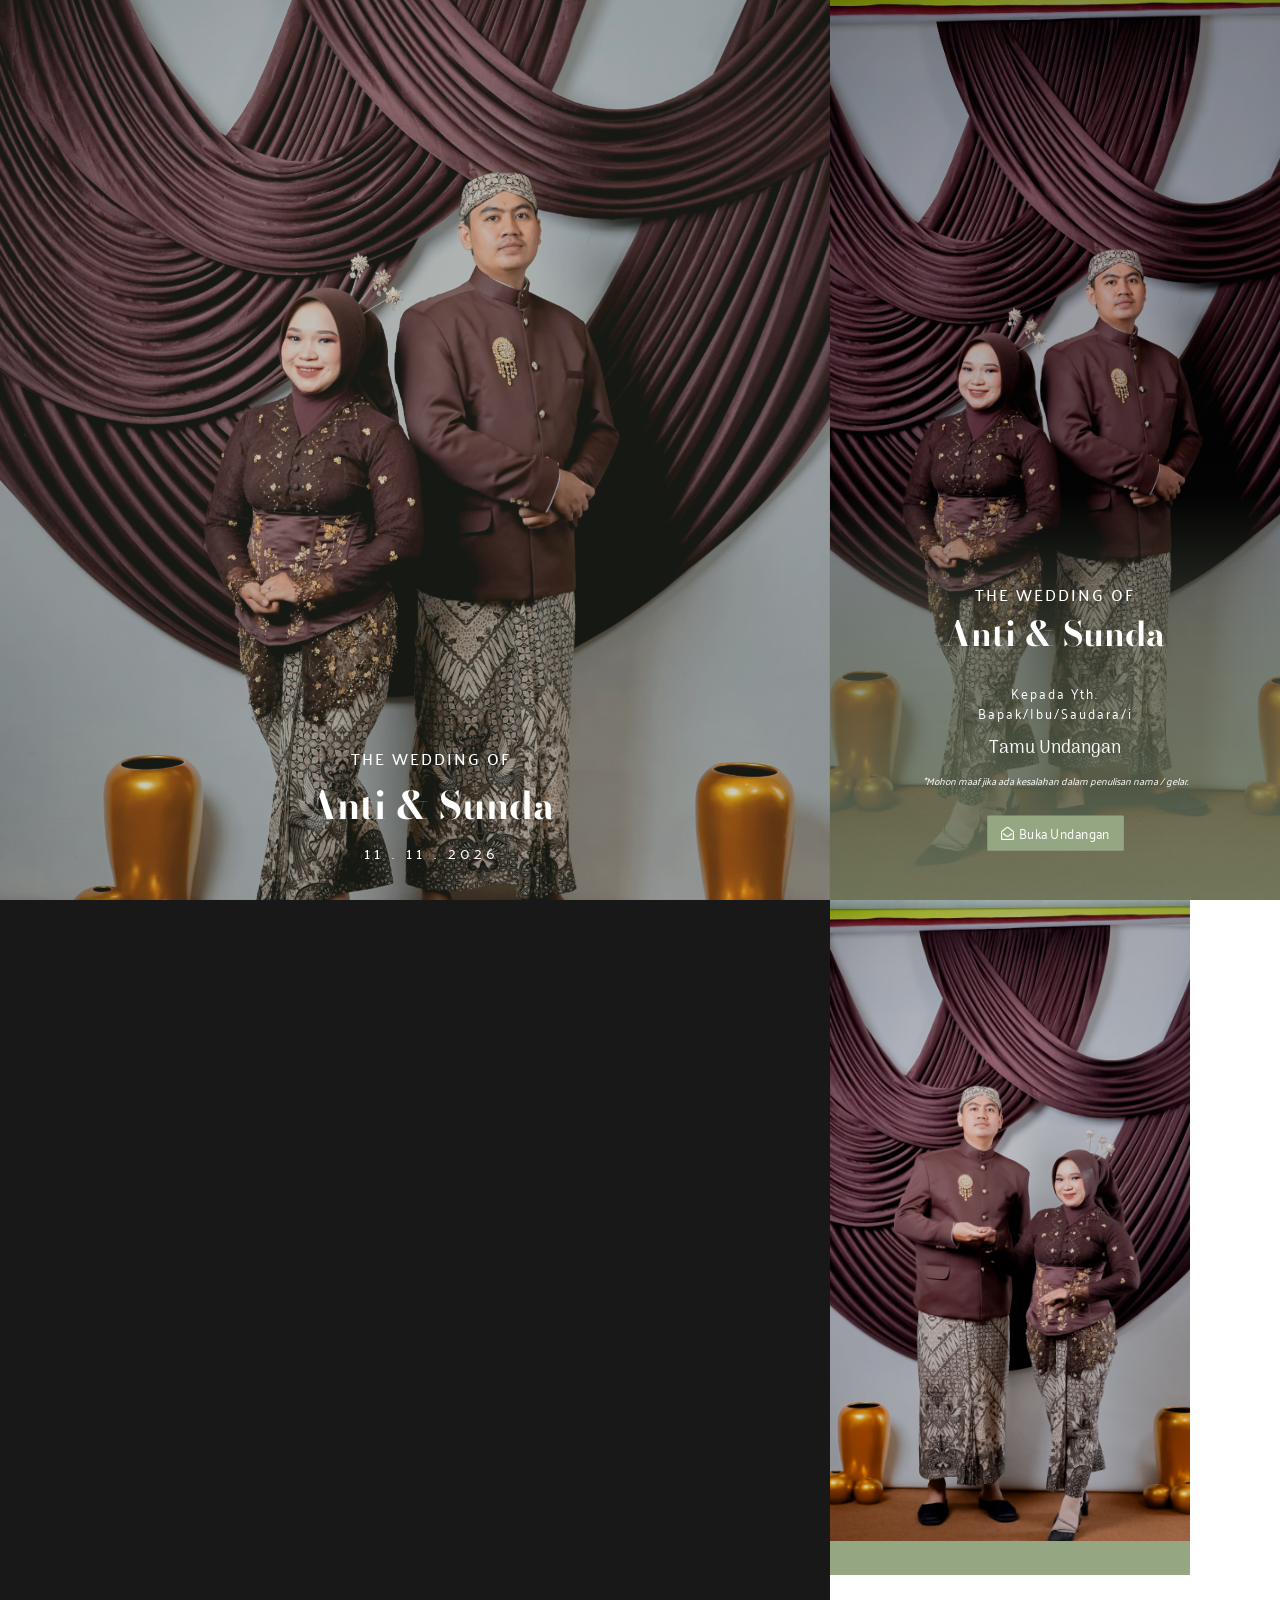
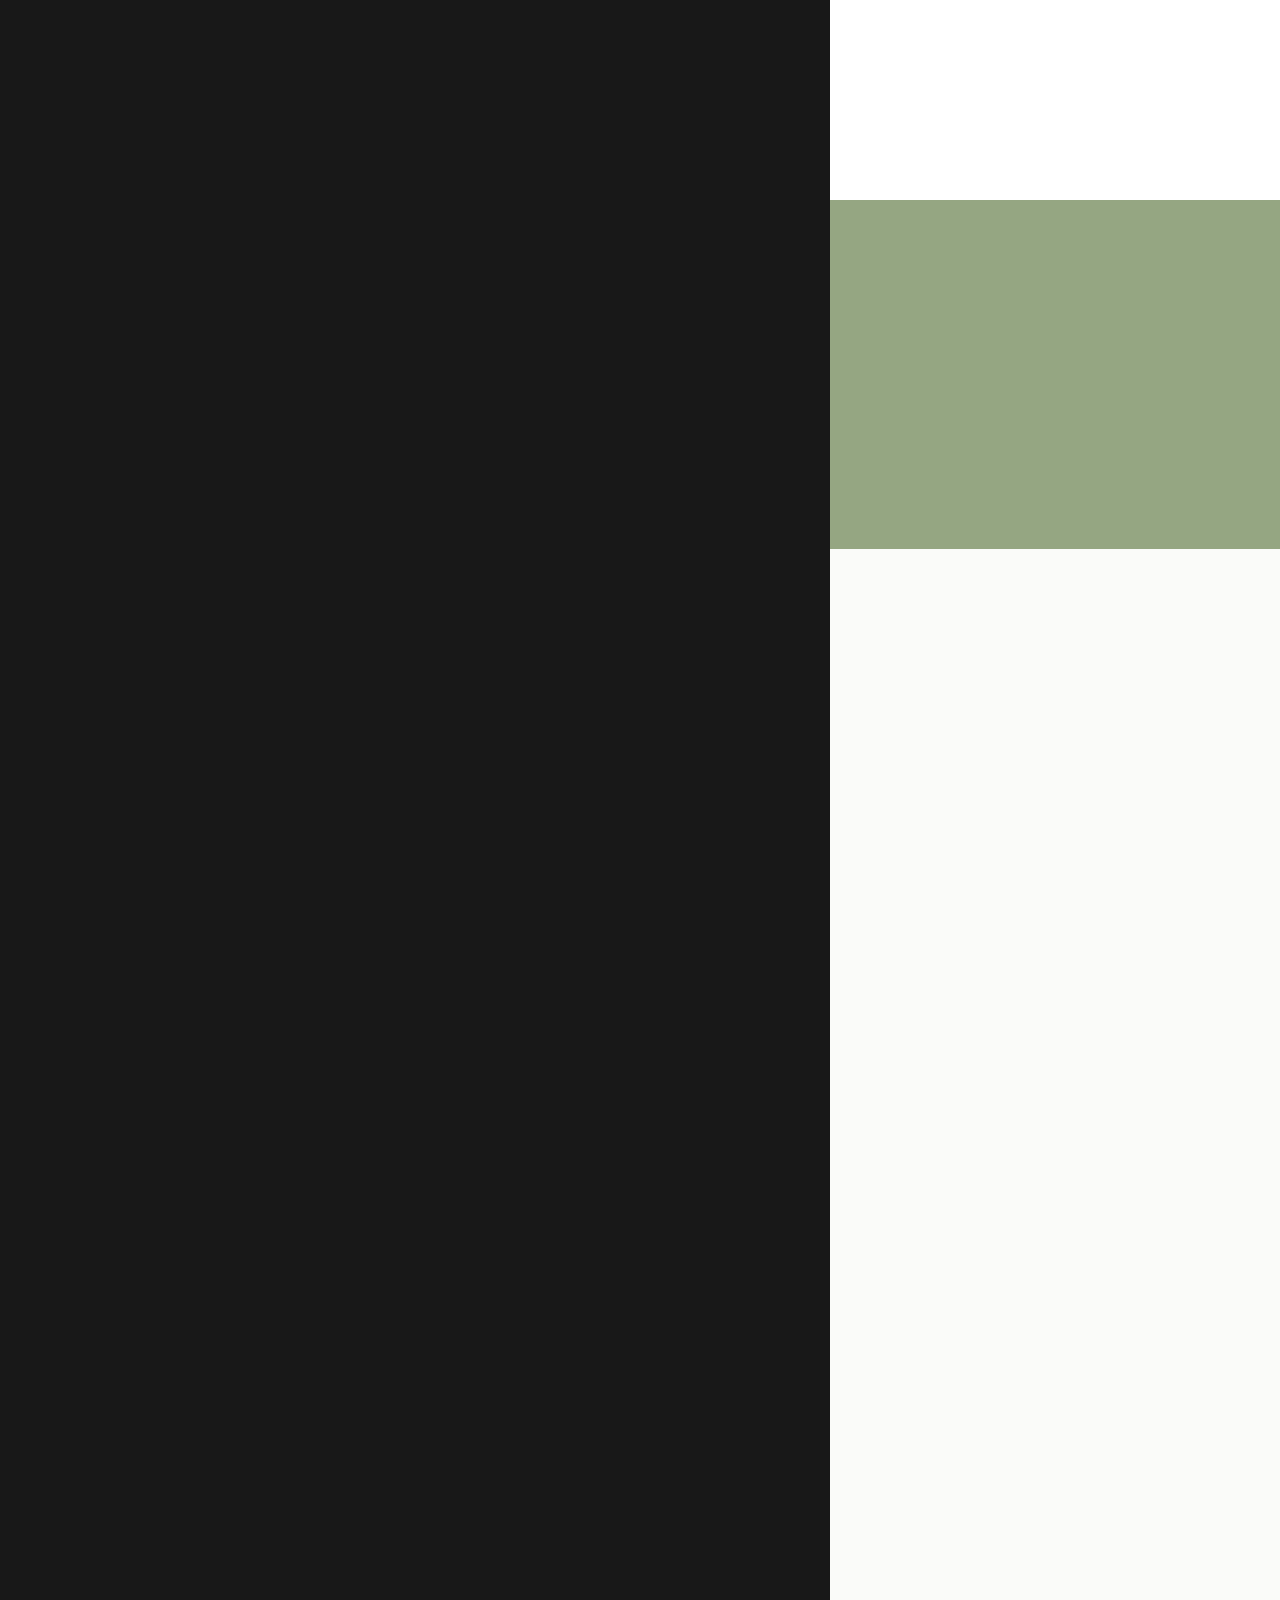
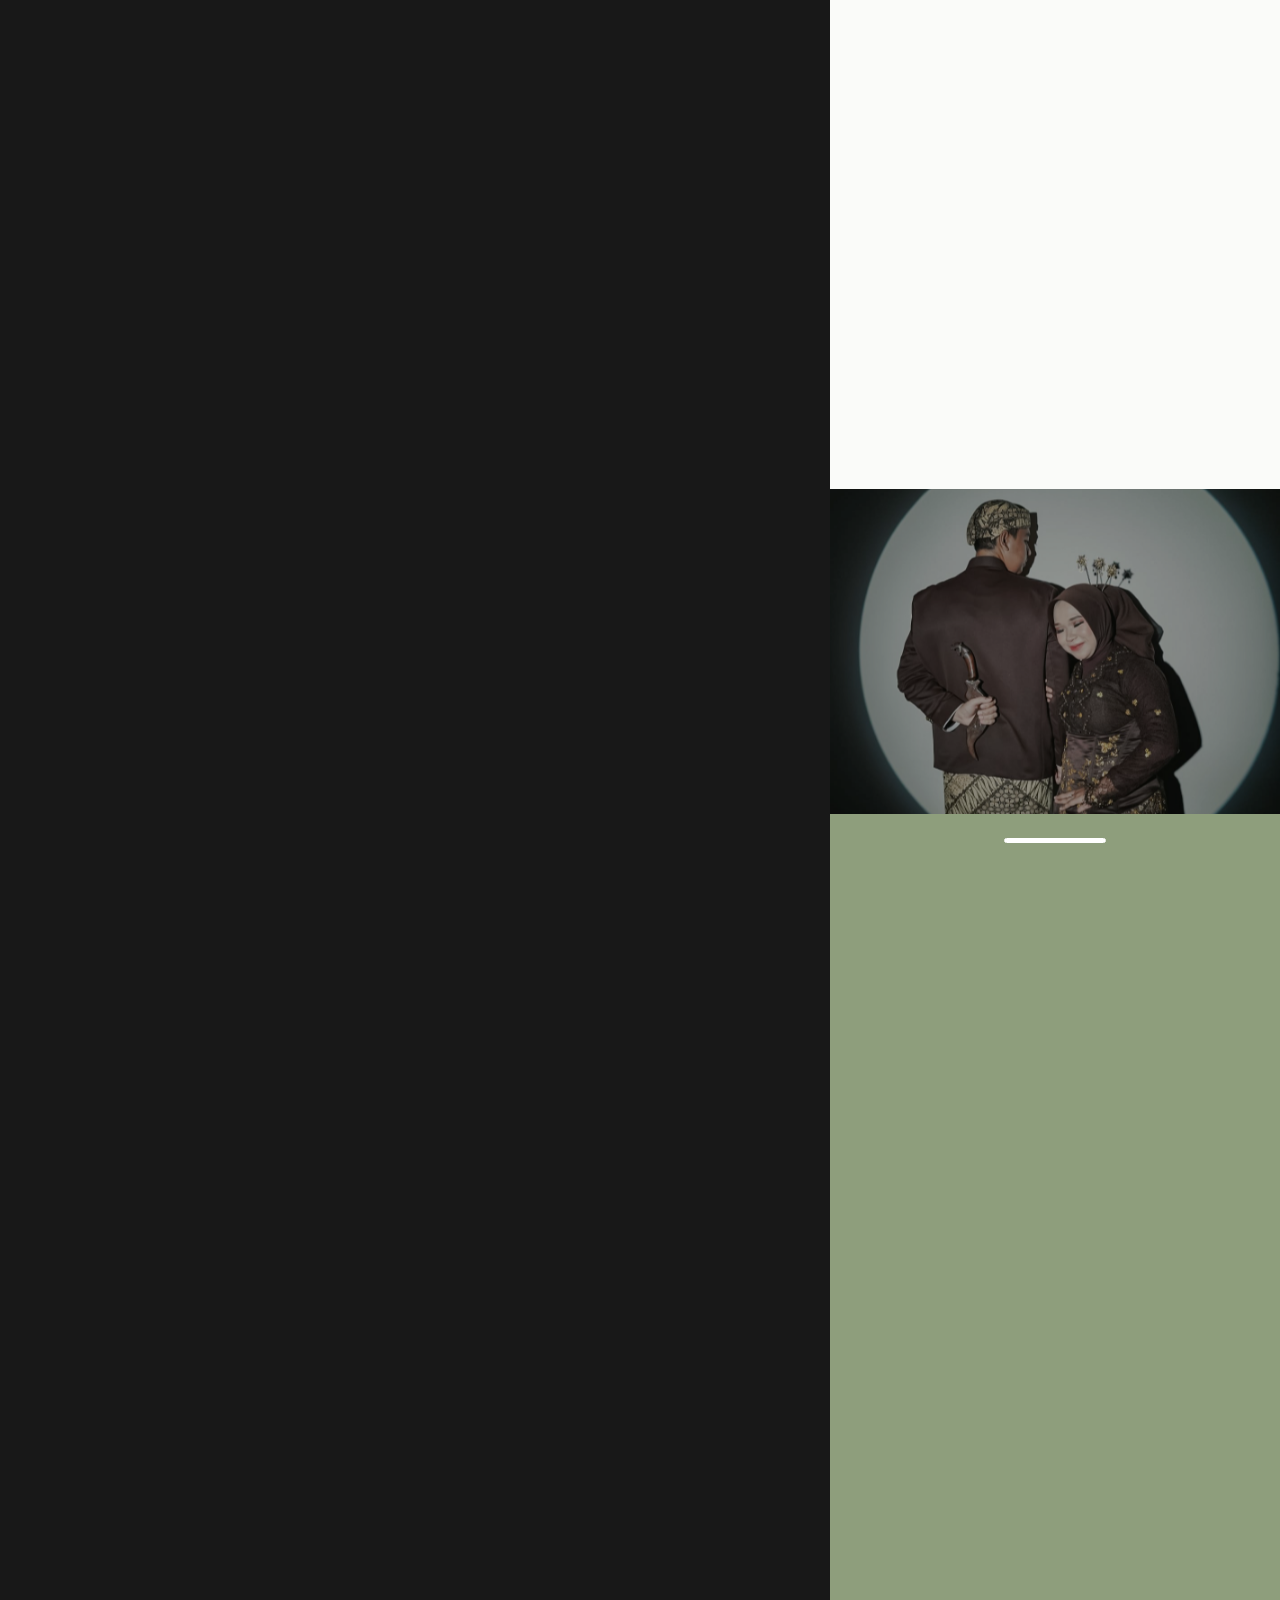
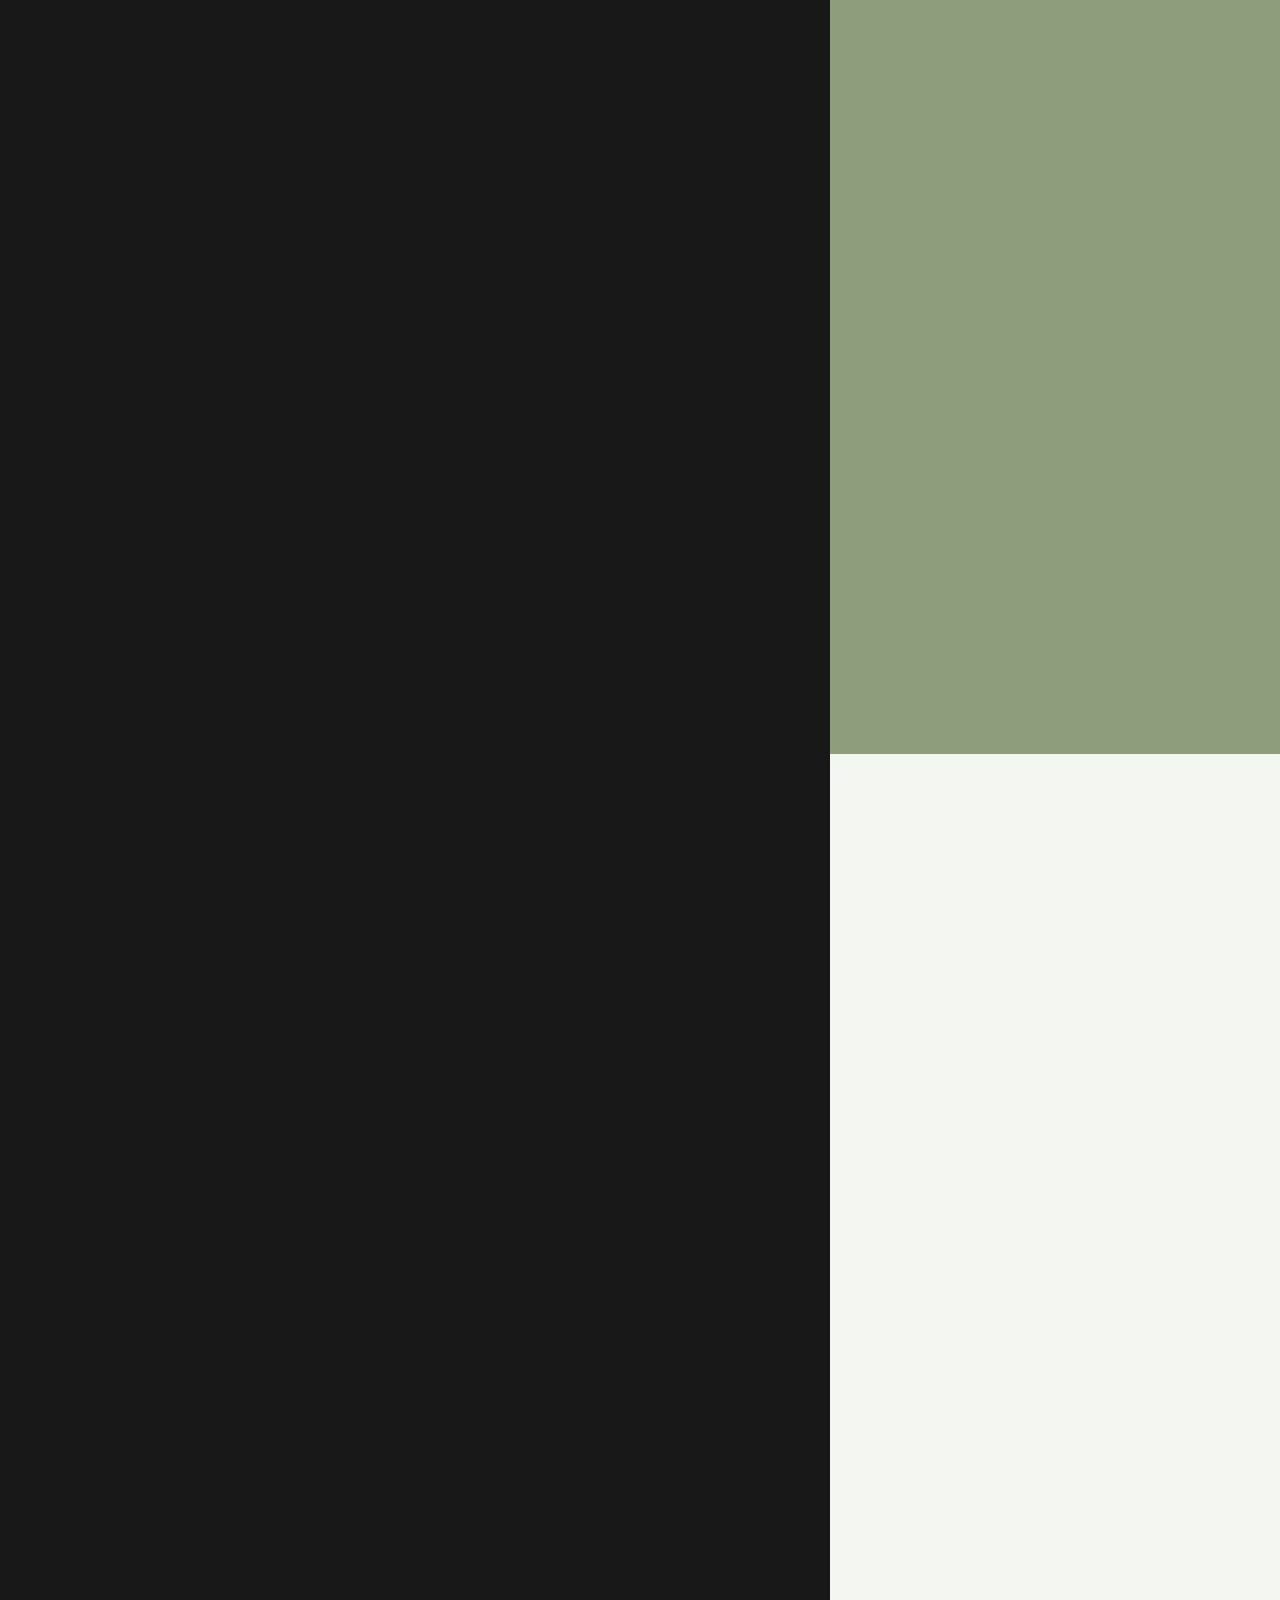
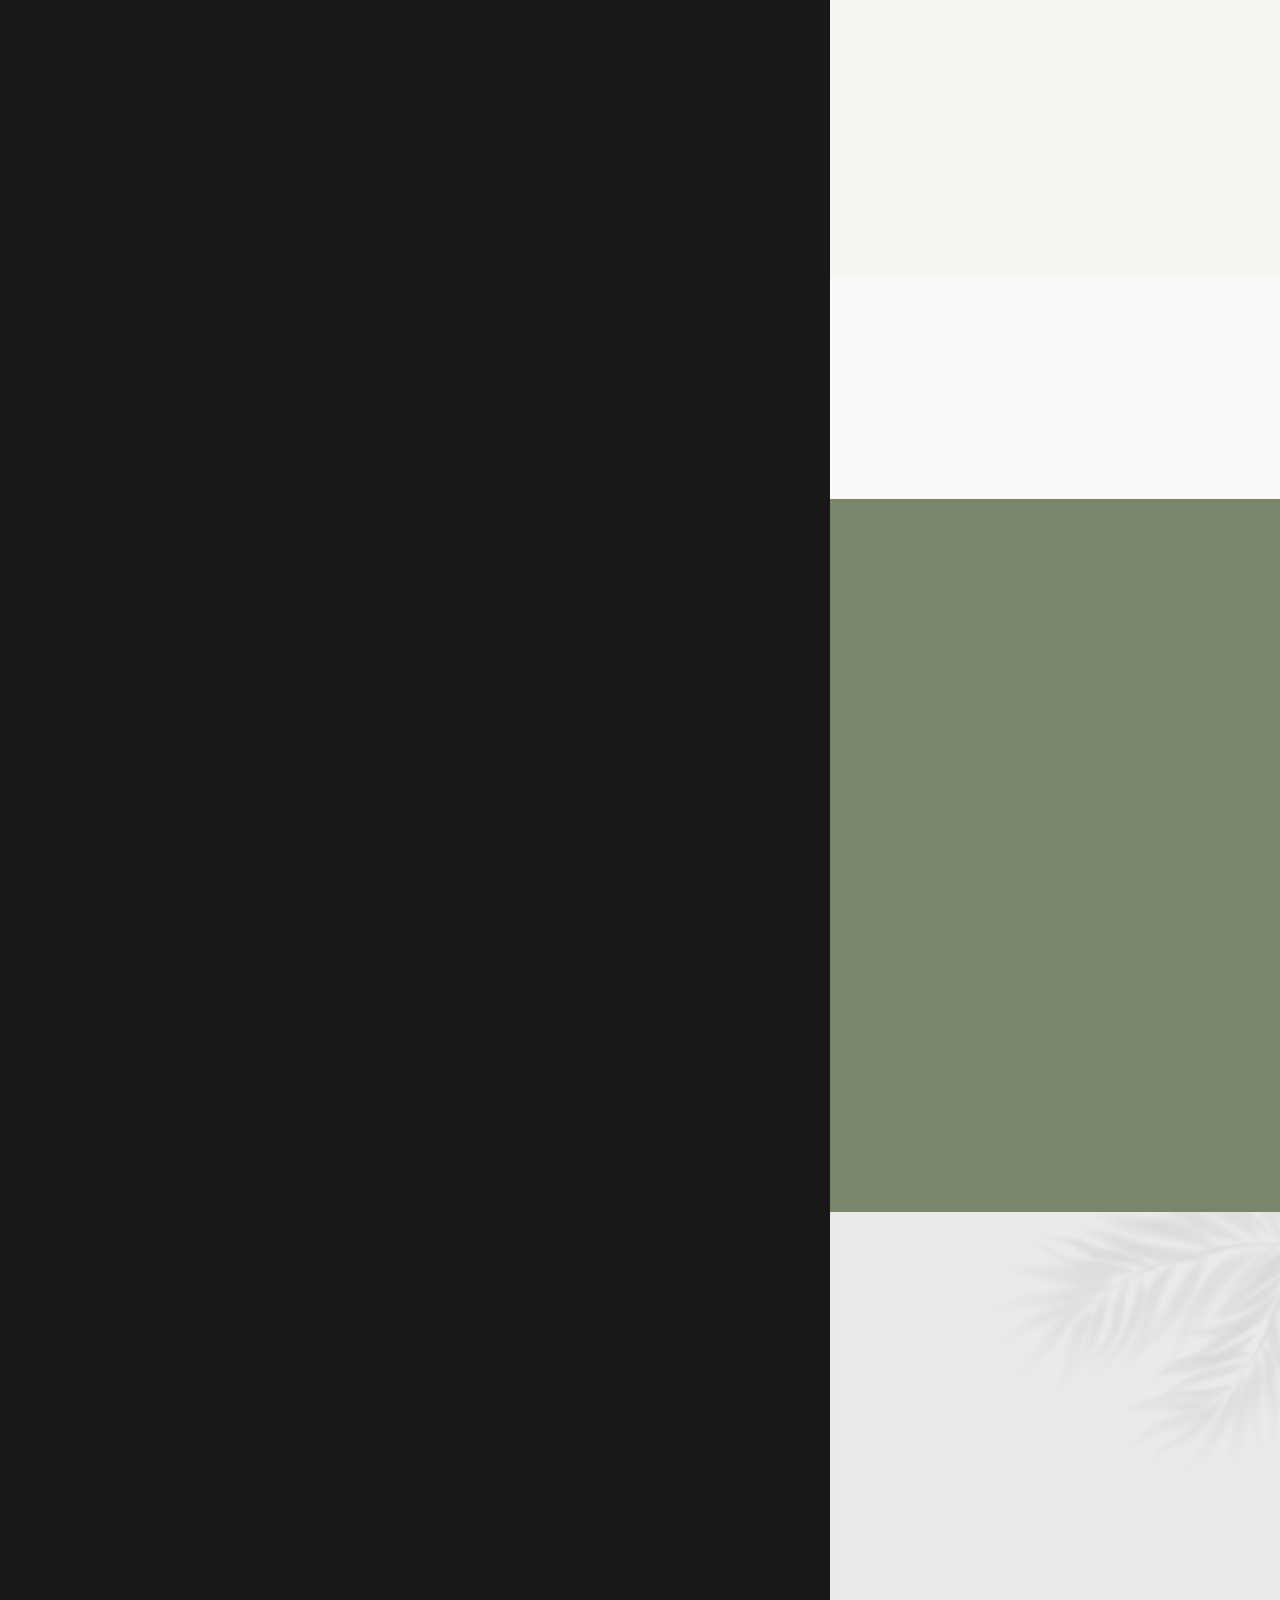
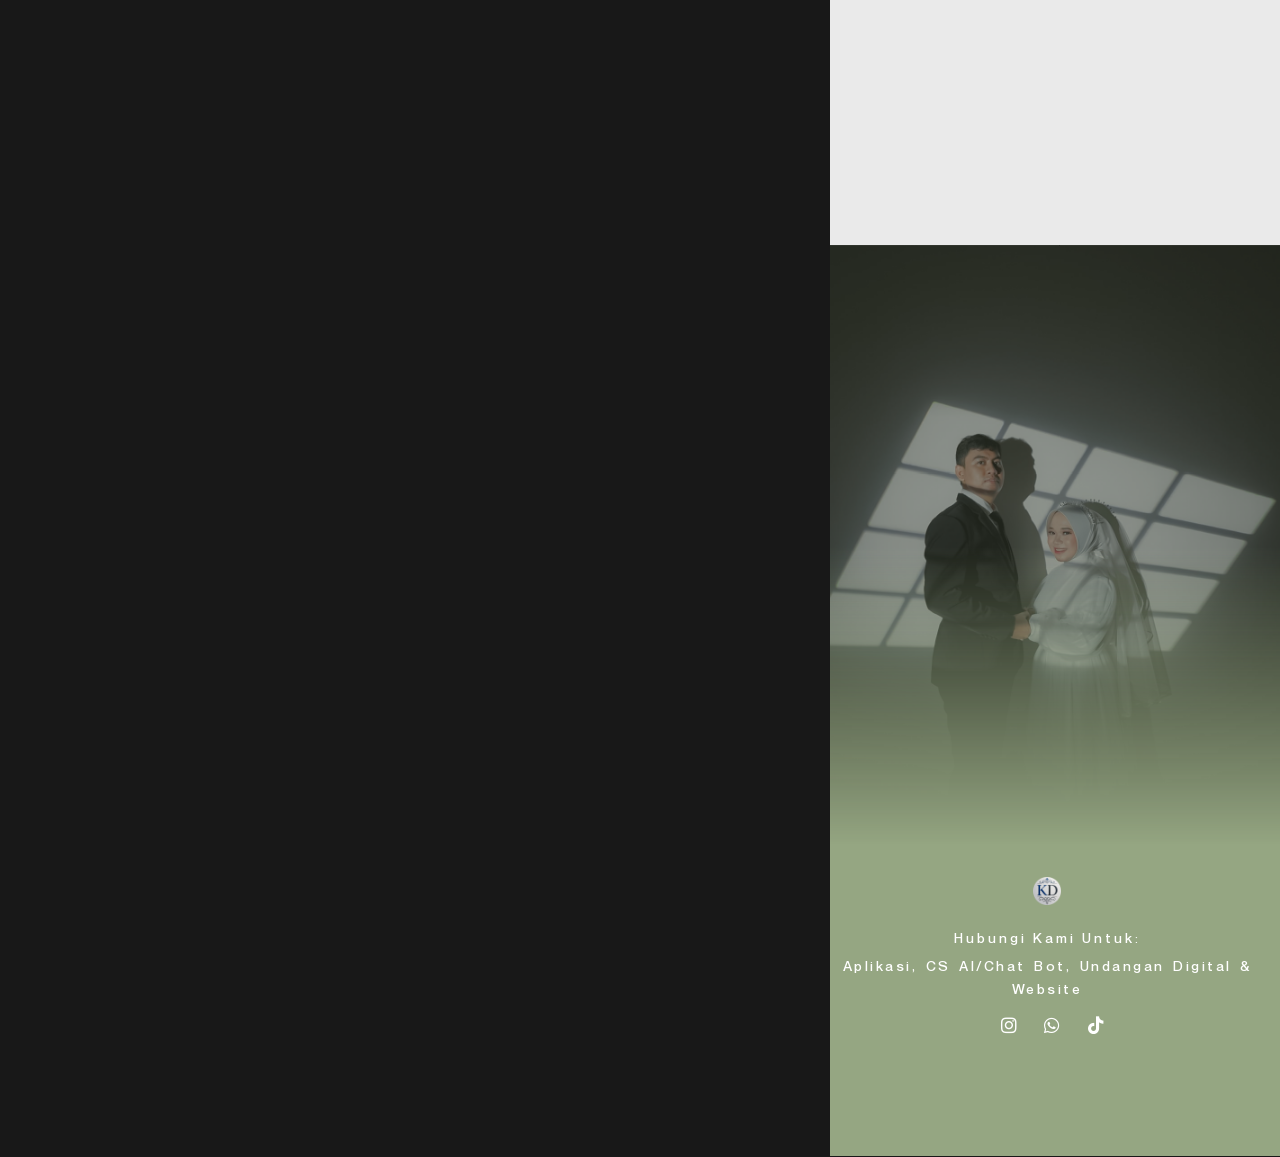
==== commit 6b606d41: "Update undangan pernikahan Anti-Sunda: foto baru, auto guest name, RSVP spreadsheet integration, dan" ====
--- a/index.html
+++ b/index.html
@@ -16,9 +16,8 @@
 	<meta property="og:site_name" content="Invisimple ID - Undangan Website">
 	<meta property="article:section" content="Pernikahan">
 	<meta property="og:updated_time" content="2026-09-09T18:09:19+07:00">
-	<meta property="og:image" content="https://the.invisimple.id/wp-content/uploads/2025/02/thumbnail-luxury-03-1.jpg">
-	<meta property="og:image:secure_url"
-		content="https://the.invisimple.id/wp-content/uploads/2025/02/thumbnail-luxury-03-1.jpg">
+	<meta property="og:image" content="https://i.pinimg.com/736x/4f/62/34/4f623473e513a3fbd50e02cb0bdbc72b.jpg">
+	<meta property="og:image:secure_url" content="https://i.pinimg.com/736x/4f/62/34/4f623473e513a3fbd50e02cb0bdbc72b.jpg">
 	<meta property="og:image:width" content="1500">
 	<meta property="og:image:height" content="1500">
 	<meta property="og:image:alt" content="The Wedding Of Anti &amp; Sunda">
@@ -28,20 +27,17 @@
 	<meta name="twitter:card" content="summary_large_image">
 	<meta name="twitter:title" content="The Wedding Of Anti &amp; Sunda">
 	<meta name="twitter:description" content="Undangan Pernikahan Anti &amp; Sunda - 11 November 2026">
-	<meta name="twitter:image" content="https://the.invisimple.id/wp-content/uploads/2025/02/thumbnail-luxury-03-1.jpg">
+	<meta name="twitter:image" content="https://i.pinimg.com/736x/4f/62/34/4f623473e513a3fbd50e02cb0bdbc72b.jpg">
 	<meta name="twitter:label1" content="Ditulis oleh">
 	<meta name="twitter:data1" content="1nv1s1mpl3">
 	<meta name="twitter:label2" content="Waktunya membaca">
 	<meta name="twitter:data2" content="Kurang dari semenit">
-	<script type="application/ld+json"
-		class="rank-math-schema">{"@context":"https://schema.org","@graph":[{"@type":["Person","Organization"],"@id":"https://invitimo2.my.id/#person","name":"Invisimple ID - Undangan Website","logo":{"@type":"ImageObject","@id":"https://invitimo2.my.id/#logo","url":"https://the.invisimple.id/wp-content/uploads/2024/05/icon-invitaja-150x150.png","contentUrl":"https://the.invisimple.id/wp-content/uploads/2024/05/icon-invitaja-150x150.png","caption":"Invisimple ID - Undangan Website","inLanguage":"id"},"image":{"@type":"ImageObject","@id":"https://invitimo2.my.id/#logo","url":"https://the.invisimple.id/wp-content/uploads/2024/05/icon-invitaja-150x150.png","contentUrl":"https://the.invisimple.id/wp-content/uploads/2024/05/icon-invitaja-150x150.png","caption":"Invisimple ID - Undangan Website","inLanguage":"id"}},{"@type":"WebSite","@id":"https://invitimo2.my.id/#website","url":"https://invitimo2.my.id","name":"Invisimple ID - Undangan Website","publisher":{"@id":"https://invitimo2.my.id/#person"},"inLanguage":"id"},{"@type":"ImageObject","@id":"https://the.invisimple.id/wp-content/uploads/2025/02/thumbnail-luxury-03-1.jpg","url":"https://the.invisimple.id/wp-content/uploads/2025/02/thumbnail-luxury-03-1.jpg","width":"1500","height":"1500","inLanguage":"id"},{"@type":"WebPage","@id":"https://invitimo2.my.id/l03/#webpage","url":"https://invitimo2.my.id/l03/","name":"Anti & Sunda","datePublished":"2025-02-05T20:53:10+07:00","dateModified":"2026-09-09T18:09:19+07:00","isPartOf":{"@id":"https://invitimo2.my.id/#website"},"primaryImageOfPage":{"@id":"https://the.invisimple.id/wp-content/uploads/2025/02/thumbnail-luxury-03-1.jpg"},"inLanguage":"id"},{"@type":"Person","@id":"https://invitimo2.my.id/author/1nv1t4j4/","name":"1nv1s1mpl3","url":"https://invitimo2.my.id/author/1nv1t4j4/","image":{"@type":"ImageObject","@id":"https://secure.gravatar.com/avatar/7261eb66b6b7f72535ce5fb6ec1b8146d1f240d1655f2af83056c2c59945e163?s=96&amp;d=mm&amp;r=g","url":"https://secure.gravatar.com/avatar/7261eb66b6b7f72535ce5fb6ec1b8146d1f240d1655f2af83056c2c59945e163?s=96&amp;d=mm&amp;r=g","caption":"1nv1s1mpl3","inLanguage":"id"},"sameAs":["http://invisimple.id"]},{"@type":"BlogPosting","headline":"Anti & Sunda","datePublished":"2025-02-05T20:53:10+07:00","dateModified":"2026-09-09T18:09:19+07:00","articleSection":"Pernikahan","author":{"@id":"https://invitimo2.my.id/author/1nv1t4j4/","name":"1nv1s1mpl3"},"publisher":{"@id":"https://invitimo2.my.id/#person"},"description":"Undangan Pernikahan Anti &amp; Sunda - 11 November 2026","name":"Anti & Sunda","@id":"https://invitimo2.my.id/l03/#richSnippet","isPartOf":{"@id":"https://invitimo2.my.id/l03/#webpage"},"image":{"@id":"https://the.invisimple.id/wp-content/uploads/2025/02/thumbnail-luxury-03-1.jpg"},"inLanguage":"id","mainEntityOfPage":{"@id":"https://invitimo2.my.id/l03/#webpage"}}]}</script>
+	<script type="application/ld+json" class="rank-math-schema">{"@context":"https://schema.org","@graph":[{"@type":["Person","Organization"],"@id":"https://invitimo2.my.id/#person","name":"Invisimple ID - Undangan Website","logo":{"@type":"ImageObject","@id":"https://invitimo2.my.id/#logo","url":"https://the.invisimple.id/wp-content/uploads/2024/05/icon-invitaja-150x150.png","contentUrl":"https://the.invisimple.id/wp-content/uploads/2024/05/icon-invitaja-150x150.png","caption":"Invisimple ID - Undangan Website","inLanguage":"id"},"image":{"@type":"ImageObject","@id":"https://invitimo2.my.id/#logo","url":"https://the.invisimple.id/wp-content/uploads/2024/05/icon-invitaja-150x150.png","contentUrl":"https://the.invisimple.id/wp-content/uploads/2024/05/icon-invitaja-150x150.png","caption":"Invisimple ID - Undangan Website","inLanguage":"id"}},{"@type":"WebSite","@id":"https://invitimo2.my.id/#website","url":"https://invitimo2.my.id","name":"Invisimple ID - Undangan Website","publisher":{"@id":"https://invitimo2.my.id/#person"},"inLanguage":"id"},{"@type":"ImageObject","@id":"https://i.pinimg.com/736x/4f/62/34/4f623473e513a3fbd50e02cb0bdbc72b.jpg","url":"https://i.pinimg.com/736x/4f/62/34/4f623473e513a3fbd50e02cb0bdbc72b.jpg","width":"1500","height":"1500","inLanguage":"id"},{"@type":"WebPage","@id":"https://invitimo2.my.id/l03/#webpage","url":"https://invitimo2.my.id/l03/","name":"Anti & Sunda","datePublished":"2025-02-05T20:53:10+07:00","dateModified":"2026-09-09T18:09:19+07:00","isPartOf":{"@id":"https://invitimo2.my.id/#website"},"primaryImageOfPage":{"@id":"https://i.pinimg.com/736x/4f/62/34/4f623473e513a3fbd50e02cb0bdbc72b.jpg"},"inLanguage":"id"},{"@type":"Person","@id":"https://invitimo2.my.id/author/1nv1t4j4/","name":"1nv1s1mpl3","url":"https://invitimo2.my.id/author/1nv1t4j4/","image":{"@type":"ImageObject","@id":"https://secure.gravatar.com/avatar/7261eb66b6b7f72535ce5fb6ec1b8146d1f240d1655f2af83056c2c59945e163?s=96&amp;d=mm&amp;r=g","url":"https://secure.gravatar.com/avatar/7261eb66b6b7f72535ce5fb6ec1b8146d1f240d1655f2af83056c2c59945e163?s=96&amp;d=mm&amp;r=g","caption":"1nv1s1mpl3","inLanguage":"id"},"sameAs":["http://invisimple.id"]},{"@type":"BlogPosting","headline":"Anti & Sunda","datePublished":"2025-02-05T20:53:10+07:00","dateModified":"2026-09-09T18:09:19+07:00","articleSection":"Pernikahan","author":{"@id":"https://invitimo2.my.id/author/1nv1t4j4/","name":"1nv1s1mpl3"},"publisher":{"@id":"https://invitimo2.my.id/#person"},"description":"Undangan Pernikahan Anti &amp; Sunda - 11 November 2026","name":"Anti & Sunda","@id":"https://invitimo2.my.id/l03/#richSnippet","isPartOf":{"@id":"https://invitimo2.my.id/l03/#webpage"},"image":{"@id":"https://i.pinimg.com/736x/4f/62/34/4f623473e513a3fbd50e02cb0bdbc72b.jpg"},"inLanguage":"id","mainEntityOfPage":{"@id":"https://invitimo2.my.id/l03/#webpage"}}]}</script>
 	<!-- /Plugin WordPress Rank Math SEO -->
 
 	<link rel='dns-prefetch' href='//the.invisimple.id'>
-	<link rel="alternate" title="oEmbed (JSON)" type="application/json+oembed"
-		href="wp-json/oembed/1.0/embed?url=https%3A%2F%2Finvitimo2.my.id%2Fl03%2F">
-	<link rel="alternate" title="oEmbed (XML)" type="text/xml+oembed"
-		href="wp-json/oembed/1.0/embed-1?url=https%3A%2F%2Finvitimo2.my.id%2Fl03%2F&#038;format=xml">
+	<link rel="alternate" title="oEmbed (JSON)" type="application/json+oembed" href="wp-json/oembed/1.0/embed?url=https%3A%2F%2Finvitimo2.my.id%2Fl03%2F">
+	<link rel="alternate" title="oEmbed (XML)" type="text/xml+oembed" href="wp-json/oembed/1.0/embed-1?url=https%3A%2F%2Finvitimo2.my.id%2Fl03%2F&#038;format=xml">
 	<style id="wp-img-auto-sizes-contain-inline-css">
 		img:is([sizes=auto i], [sizes^="auto," i]) {
 			contain-intrinsic-size: 3000px 1500px
@@ -49,13 +45,9 @@
 
 		/*# sourceURL=wp-img-auto-sizes-contain-inline-css */
 	</style>
-	<link rel='stylesheet' id='dce-animations-css'
-		href='wp-content/plugins/dynamic-content-for-elementor-new-version/assets/css/animations.css?ver=3.4.0'
-		media='all'>
-
-	<link rel='stylesheet' id='wdsfa-public-performance-guard-css'
-		href='wp-content/plugins/wds-feature-addons/assets/css/public-performance-guard.css?ver=0.4.0-alpha.148'
-		media='all'>
+	<link rel='stylesheet' id='dce-animations-css' href='wp-content/plugins/dynamic-content-for-elementor-new-version/assets/css/animations.css?ver=3.4.0' media='all'>
+
+	<link rel='stylesheet' id='wdsfa-public-performance-guard-css' href='wp-content/plugins/wds-feature-addons/assets/css/public-performance-guard.css?ver=0.4.0-alpha.148' media='all'>
 	<style id="wp-emoji-styles-inline-css">
 		img.wp-smiley,
 		img.emoji {
@@ -479,8 +471,7 @@
 		/*# sourceURL=wp-block-styles-placeholder-inline-css */
 	</style>
 	<link rel='stylesheet' id='dashicons-css' href='wp-includes/css/dashicons.css?ver=7.1.2' media='all'>
-	<link rel='stylesheet' id='jet-engine-frontend-css'
-		href='wp-content/plugins/jet-engine/assets/css/frontend.css?ver=3.8.15.2' media='all'>
+	<link rel='stylesheet' id='jet-engine-frontend-css' href='wp-content/plugins/jet-engine/assets/css/frontend.css?ver=3.8.15.2' media='all'>
 	<style id="wp-global-styles-placeholder-inline-css">
 		:root {
 			--wp-internal-comment: "Placeholder for wp_hoist_late_printed_styles() to replace with the global-styles printed at wp_footer."
@@ -488,29 +479,16 @@
 
 		/*# sourceURL=wp-global-styles-placeholder-inline-css */
 	</style>
-	<link rel='stylesheet' id='uaf_client_css-css' href='wp-content/uploads/useanyfont/uaf.css?ver=1786431129'
-		media='all'>
-	<link rel='stylesheet' id='wpb-lib-frontend-css'
-		href='wp-content/plugins/wpbits-addons-for-elementor/assets/css/frontend.min.css?ver=1.8.1' media='all'>
-	<link rel='stylesheet' id='wds-elementor-css'
-		href='wp-content/plugins/weddingsaas-pro/assets/css/wds-elementor.css?ver=2.10.2.1' media='all'>
-	<link rel='stylesheet' id='saic_style-css'
-		href='wp-content/plugins/weddingsaas-pro/assets/plugins/custom/commentpress/saic_style.css?ver=2.10.2.1'
-		media='screen'>
-	<link rel='stylesheet' id='dce-style-css'
-		href='wp-content/plugins/dynamic-content-for-elementor-new-version/assets/css/style.css?ver=3.4.0' media='all'>
-	<link rel='stylesheet' id='dce-dynamic-visibility-css'
-		href='wp-content/plugins/dynamic-content-for-elementor-new-version/assets/css/dynamic-visibility.css?ver=3.4.0'
-		media='all'>
-	<link rel='stylesheet' id='dce-tooltip-css'
-		href='wp-content/plugins/dynamic-content-for-elementor-new-version/assets/css/tooltip.css?ver=3.4.0'
-		media='all'>
-	<link rel='stylesheet' id='wds-reset-css' href='wp-content/themes/weddingsaas-wp/assets/css/reset.css?ver=2.0.11'
-		media='all'>
-	<link rel='stylesheet' id='e-animation-fadeInDown-css'
-		href='wp-content/plugins/elementor/assets/lib/animations/styles/fadeInDown.css?ver=4.2.4' media='all'>
-	<link rel='stylesheet' id='elementor-frontend-css'
-		href='wp-content/plugins/elementor/assets/css/frontend.css?ver=4.2.4' media='all'>
+	<link rel='stylesheet' id='uaf_client_css-css' href='wp-content/uploads/useanyfont/uaf.css?ver=1786431129' media='all'>
+	<link rel='stylesheet' id='wpb-lib-frontend-css' href='wp-content/plugins/wpbits-addons-for-elementor/assets/css/frontend.min.css?ver=1.8.1' media='all'>
+	<link rel='stylesheet' id='wds-elementor-css' href='wp-content/plugins/weddingsaas-pro/assets/css/wds-elementor.css?ver=2.10.2.1' media='all'>
+	<link rel='stylesheet' id='saic_style-css' href='wp-content/plugins/weddingsaas-pro/assets/plugins/custom/commentpress/saic_style.css?ver=2.10.2.1' media='screen'>
+	<link rel='stylesheet' id='dce-style-css' href='wp-content/plugins/dynamic-content-for-elementor-new-version/assets/css/style.css?ver=3.4.0' media='all'>
+	<link rel='stylesheet' id='dce-dynamic-visibility-css' href='wp-content/plugins/dynamic-content-for-elementor-new-version/assets/css/dynamic-visibility.css?ver=3.4.0' media='all'>
+	<link rel='stylesheet' id='dce-tooltip-css' href='wp-content/plugins/dynamic-content-for-elementor-new-version/assets/css/tooltip.css?ver=3.4.0' media='all'>
+	<link rel='stylesheet' id='wds-reset-css' href='wp-content/themes/weddingsaas-wp/assets/css/reset.css?ver=2.0.11' media='all'>
+	<link rel='stylesheet' id='e-animation-fadeInDown-css' href='wp-content/plugins/elementor/assets/lib/animations/styles/fadeInDown.css?ver=4.2.4' media='all'>
+	<link rel='stylesheet' id='elementor-frontend-css' href='wp-content/plugins/elementor/assets/css/frontend.css?ver=4.2.4' media='all'>
 	<style id="elementor-frontend-inline-css">
 		@-webkit-keyframes ha_fadeIn {
 			0% {
@@ -1786,75 +1764,39 @@
 
 		/*# sourceURL=elementor-frontend-inline-css */
 	</style>
-	<link rel='stylesheet' id='widget-heading-css'
-		href='wp-content/plugins/elementor/assets/css/widget-heading.min.css?ver=4.2.4' media='all'>
-	<link rel='stylesheet' id='e-animation-fadeInUp-css'
-		href='wp-content/plugins/elementor/assets/lib/animations/styles/fadeInUp.css?ver=4.2.4' media='all'>
-	<link rel='stylesheet' id='widget-spacer-css'
-		href='wp-content/plugins/elementor/assets/css/widget-spacer.min.css?ver=4.2.4' media='all'>
-	<link rel='stylesheet' id='e-animation-shrink-css'
-		href='wp-content/plugins/elementor/assets/lib/animations/styles/e-animation-shrink.css?ver=4.2.4' media='all'>
-	<link rel='stylesheet' id='swiper-css'
-		href='wp-content/plugins/elementor/assets/lib/swiper/v8/css/swiper.css?ver=8.4.5' media='all'>
-	<link rel='stylesheet' id='e-swiper-css'
-		href='wp-content/plugins/elementor/assets/css/conditionals/e-swiper.css?ver=4.2.4' media='all'>
-	<link rel='stylesheet' id='e-animation-fadeInLeft-css'
-		href='wp-content/plugins/elementor/assets/lib/animations/styles/fadeInLeft.css?ver=4.2.4' media='all'>
-	<link rel='stylesheet' id='e-animation-slideInLeft-css'
-		href='wp-content/plugins/elementor/assets/lib/animations/styles/slideInLeft.css?ver=4.2.4' media='all'>
-	<link rel='stylesheet' id='widget-divider-css'
-		href='wp-content/plugins/elementor/assets/css/widget-divider.min.css?ver=4.2.4' media='all'>
-	<link rel='stylesheet' id='e-animation-fadeIn-css'
-		href='wp-content/plugins/elementor/assets/lib/animations/styles/fadeIn.css?ver=4.2.4' media='all'>
-	<link rel='stylesheet' id='e-animation-fadeInRight-css'
-		href='wp-content/plugins/elementor/assets/lib/animations/styles/fadeInRight.css?ver=4.2.4' media='all'>
-	<link rel='stylesheet' id='widget-countdown-css'
-		href='wp-content/plugins/elementor-pro/assets/css/widget-countdown.min.css?ver=4.2.3' media='all'>
-	<link rel='stylesheet' id='widget-icon-list-css'
-		href='wp-content/plugins/elementor/assets/css/widget-icon-list.min.css?ver=4.2.4' media='all'>
-	<link rel='stylesheet' id='widget-image-carousel-css'
-		href='wp-content/plugins/elementor/assets/css/widget-image-carousel.min.css?ver=4.2.4' media='all'>
-	<link rel='stylesheet' id='jet-elements-css'
-		href='wp-content/plugins/jet-elements/assets/css/jet-elements.css?ver=2.9.2.2' media='all'>
-	<link rel='stylesheet' id='jet-timeline-css'
-		href='wp-content/plugins/jet-elements/assets/css/addons/jet-timeline.css?ver=2.9.2.2' media='all'>
-	<link rel='stylesheet' id='jet-timeline-skin-css'
-		href='wp-content/plugins/jet-elements/assets/css/skin/jet-timeline.css?ver=2.9.2.2' media='all'>
-	<link rel='stylesheet' id='widget-gallery-css'
-		href='wp-content/plugins/elementor-pro/assets/css/widget-gallery.min.css?ver=4.2.3' media='all'>
-	<link rel='stylesheet' id='elementor-gallery-css'
-		href='wp-content/plugins/elementor/assets/lib/e-gallery/css/e-gallery.css?ver=1.2.0' media='all'>
-	<link rel='stylesheet' id='e-transitions-css'
-		href='wp-content/plugins/elementor-pro/assets/css/conditionals/transitions.min.css?ver=4.2.3' media='all'>
-	<link rel='stylesheet' id='widget-image-css'
-		href='wp-content/plugins/elementor/assets/css/widget-image.min.css?ver=4.2.4' media='all'>
-	<link rel='stylesheet' id='dce-copy-to-clipboard-css'
-		href='wp-content/plugins/dynamic-content-for-elementor-new-version/assets/css/copy-to-clipboard.css?ver=3.4.0'
-		media='all'>
-	<link rel='stylesheet' id='dce-prism-css-css'
-		href='wp-content/plugins/dynamic-content-for-elementor-new-version/assets/node/prismjs/prism.min.css?ver=3.4.0'
-		media='all'>
-	<link rel='stylesheet' id='dce-prism-line-numbers-css-css'
-		href='wp-content/plugins/dynamic-content-for-elementor-new-version/assets/node/prismjs/prism-line-numbers.min.css?ver=3.4.0'
-		media='all'>
-	<link rel='stylesheet' id='e-animation-grow-css'
-		href='wp-content/plugins/elementor/assets/lib/animations/styles/e-animation-grow.css?ver=4.2.4' media='all'>
-	<link rel='stylesheet' id='elementor-icons-css'
-		href='wp-content/plugins/elementor/assets/lib/eicons/css/elementor-icons.css?ver=5.53.0' media='all'>
-	<link rel='stylesheet' id='elementor-post-7-css' href='wp-content/uploads/elementor/css/post-7.css?ver=1792429772'
-		media='all'>
-	<link rel='stylesheet' id='jet-form-builder-frontend-css'
-		href='wp-content/plugins/jetformbuilder/assets/build/frontend/main.css?ver=3.6.5.3' media='all'>
-	<link rel='stylesheet' id='font-awesome-5-all-css'
-		href='wp-content/plugins/elementor/assets/lib/font-awesome/css/all.css?ver=4.2.4' media='all'>
-	<link rel='stylesheet' id='font-awesome-4-shim-css'
-		href='wp-content/plugins/elementor/assets/lib/font-awesome/css/v4-shims.css?ver=4.2.4' media='all'>
-	<link rel='stylesheet' id='elementor-post-29819-css'
-		href='wp-content/uploads/elementor/css/post-29819.css?ver=1792432238' media='all'>
-	<link rel='stylesheet' id='happy-icons-css'
-		href='wp-content/plugins/happy-elementor-addons/assets/fonts/style.min.css?ver=3.50.0' media='all'>
-	<link rel='stylesheet' id='font-awesome-css'
-		href='wp-content/plugins/elementor/assets/lib/font-awesome/css/font-awesome.css?ver=4.7.0' media='all'>
+	<link rel='stylesheet' id='widget-heading-css' href='wp-content/plugins/elementor/assets/css/widget-heading.min.css?ver=4.2.4' media='all'>
+	<link rel='stylesheet' id='e-animation-fadeInUp-css' href='wp-content/plugins/elementor/assets/lib/animations/styles/fadeInUp.css?ver=4.2.4' media='all'>
+	<link rel='stylesheet' id='widget-spacer-css' href='wp-content/plugins/elementor/assets/css/widget-spacer.min.css?ver=4.2.4' media='all'>
+	<link rel='stylesheet' id='e-animation-shrink-css' href='wp-content/plugins/elementor/assets/lib/animations/styles/e-animation-shrink.css?ver=4.2.4' media='all'>
+	<link rel='stylesheet' id='swiper-css' href='wp-content/plugins/elementor/assets/lib/swiper/v8/css/swiper.css?ver=8.4.5' media='all'>
+	<link rel='stylesheet' id='e-swiper-css' href='wp-content/plugins/elementor/assets/css/conditionals/e-swiper.css?ver=4.2.4' media='all'>
+	<link rel='stylesheet' id='e-animation-fadeInLeft-css' href='wp-content/plugins/elementor/assets/lib/animations/styles/fadeInLeft.css?ver=4.2.4' media='all'>
+	<link rel='stylesheet' id='e-animation-slideInLeft-css' href='wp-content/plugins/elementor/assets/lib/animations/styles/slideInLeft.css?ver=4.2.4' media='all'>
+	<link rel='stylesheet' id='widget-divider-css' href='wp-content/plugins/elementor/assets/css/widget-divider.min.css?ver=4.2.4' media='all'>
+	<link rel='stylesheet' id='e-animation-fadeIn-css' href='wp-content/plugins/elementor/assets/lib/animations/styles/fadeIn.css?ver=4.2.4' media='all'>
+	<link rel='stylesheet' id='e-animation-fadeInRight-css' href='wp-content/plugins/elementor/assets/lib/animations/styles/fadeInRight.css?ver=4.2.4' media='all'>
+	<link rel='stylesheet' id='widget-countdown-css' href='wp-content/plugins/elementor-pro/assets/css/widget-countdown.min.css?ver=4.2.3' media='all'>
+	<link rel='stylesheet' id='widget-icon-list-css' href='wp-content/plugins/elementor/assets/css/widget-icon-list.min.css?ver=4.2.4' media='all'>
+	<link rel='stylesheet' id='widget-image-carousel-css' href='wp-content/plugins/elementor/assets/css/widget-image-carousel.min.css?ver=4.2.4' media='all'>
+	<link rel='stylesheet' id='jet-elements-css' href='wp-content/plugins/jet-elements/assets/css/jet-elements.css?ver=2.9.2.2' media='all'>
+	<link rel='stylesheet' id='jet-timeline-css' href='wp-content/plugins/jet-elements/assets/css/addons/jet-timeline.css?ver=2.9.2.2' media='all'>
+	<link rel='stylesheet' id='jet-timeline-skin-css' href='wp-content/plugins/jet-elements/assets/css/skin/jet-timeline.css?ver=2.9.2.2' media='all'>
+	<link rel='stylesheet' id='widget-gallery-css' href='wp-content/plugins/elementor-pro/assets/css/widget-gallery.min.css?ver=4.2.3' media='all'>
+	<link rel='stylesheet' id='elementor-gallery-css' href='wp-content/plugins/elementor/assets/lib/e-gallery/css/e-gallery.css?ver=1.2.0' media='all'>
+	<link rel='stylesheet' id='e-transitions-css' href='wp-content/plugins/elementor-pro/assets/css/conditionals/transitions.min.css?ver=4.2.3' media='all'>
+	<link rel='stylesheet' id='widget-image-css' href='wp-content/plugins/elementor/assets/css/widget-image.min.css?ver=4.2.4' media='all'>
+	<link rel='stylesheet' id='dce-copy-to-clipboard-css' href='wp-content/plugins/dynamic-content-for-elementor-new-version/assets/css/copy-to-clipboard.css?ver=3.4.0' media='all'>
+	<link rel='stylesheet' id='dce-prism-css-css' href='wp-content/plugins/dynamic-content-for-elementor-new-version/assets/node/prismjs/prism.min.css?ver=3.4.0' media='all'>
+	<link rel='stylesheet' id='dce-prism-line-numbers-css-css' href='wp-content/plugins/dynamic-content-for-elementor-new-version/assets/node/prismjs/prism-line-numbers.min.css?ver=3.4.0' media='all'>
+	<link rel='stylesheet' id='e-animation-grow-css' href='wp-content/plugins/elementor/assets/lib/animations/styles/e-animation-grow.css?ver=4.2.4' media='all'>
+	<link rel='stylesheet' id='elementor-icons-css' href='wp-content/plugins/elementor/assets/lib/eicons/css/elementor-icons.css?ver=5.53.0' media='all'>
+	<link rel='stylesheet' id='elementor-post-7-css' href='wp-content/uploads/elementor/css/post-7.css?ver=1792429772' media='all'>
+	<link rel='stylesheet' id='jet-form-builder-frontend-css' href='wp-content/plugins/jetformbuilder/assets/build/frontend/main.css?ver=3.6.5.3' media='all'>
+	<link rel='stylesheet' id='font-awesome-5-all-css' href='wp-content/plugins/elementor/assets/lib/font-awesome/css/all.css?ver=4.2.4' media='all'>
+	<link rel='stylesheet' id='font-awesome-4-shim-css' href='wp-content/plugins/elementor/assets/lib/font-awesome/css/v4-shims.css?ver=4.2.4' media='all'>
+	<link rel='stylesheet' id='elementor-post-29819-css' href='wp-content/uploads/elementor/css/post-29819.css?ver=1792432238' media='all'>
+	<link rel='stylesheet' id='happy-icons-css' href='wp-content/plugins/happy-elementor-addons/assets/fonts/style.min.css?ver=3.50.0' media='all'>
+	<link rel='stylesheet' id='font-awesome-css' href='wp-content/plugins/elementor/assets/lib/font-awesome/css/font-awesome.css?ver=4.7.0' media='all'>
 	<style id="elementor-pro-custom-fonts-inline-css">
 		@font-face {
 			font-family: 'Arima Madurai';
@@ -1882,45 +1824,152 @@
 
 		/*# sourceURL=jet-form-builder-honeypot-inline-css */
 	</style>
-	<link rel='stylesheet' id='elementor-gf-robotoslab-css'
-		href='https://fonts.googleapis.com/css?family=Roboto+Slab:100,100italic,200,200italic,300,300italic,400,400italic,500,500italic,600,600italic,700,700italic,800,800italic,900,900italic&#038;display=auto'
-		media='all'>
-	<link rel='stylesheet' id='elementor-gf-roboto-css'
-		href='https://fonts.googleapis.com/css?family=Roboto:100,100italic,200,200italic,300,300italic,400,400italic,500,500italic,600,600italic,700,700italic,800,800italic,900,900italic&#038;display=auto'
-		media='all'>
-	<link rel='stylesheet' id='elementor-gf-lexend-css'
-		href='https://fonts.googleapis.com/css?family=Lexend:100,100italic,200,200italic,300,300italic,400,400italic,500,500italic,600,600italic,700,700italic,800,800italic,900,900italic&#038;display=auto'
-		media='all'>
-	<link rel='stylesheet' id='elementor-gf-palanquin-css'
-		href='https://fonts.googleapis.com/css?family=Palanquin:100,100italic,200,200italic,300,300italic,400,400italic,500,500italic,600,600italic,700,700italic,800,800italic,900,900italic&#038;display=auto'
-		media='all'>
-	<link rel='stylesheet' id='elementor-gf-poppins-css'
-		href='https://fonts.googleapis.com/css?family=Poppins:100,100italic,200,200italic,300,300italic,400,400italic,500,500italic,600,600italic,700,700italic,800,800italic,900,900italic&#038;display=auto'
-		media='all'>
-	<link rel='stylesheet' id='elementor-gf-bodonimoda-css'
-		href='https://fonts.googleapis.com/css?family=Bodoni+Moda:100,100italic,200,200italic,300,300italic,400,400italic,500,500italic,600,600italic,700,700italic,800,800italic,900,900italic&#038;display=auto'
-		media='all'>
-	<link rel='stylesheet' id='elementor-gf-nunito-css'
-		href='https://fonts.googleapis.com/css?family=Nunito:100,100italic,200,200italic,300,300italic,400,400italic,500,500italic,600,600italic,700,700italic,800,800italic,900,900italic&#038;display=auto'
-		media='all'>
-	<link rel='stylesheet' id='elementor-icons-shared-0-css'
-		href='wp-content/plugins/elementor/assets/lib/font-awesome/css/fontawesome.css?ver=5.15.3' media='all'>
-	<link rel='stylesheet' id='elementor-icons-fa-regular-css'
-		href='wp-content/plugins/elementor/assets/lib/font-awesome/css/regular.css?ver=5.15.3' media='all'>
-	<link rel='stylesheet' id='elementor-icons-fa-solid-css'
-		href='wp-content/plugins/elementor/assets/lib/font-awesome/css/solid.css?ver=5.15.3' media='all'>
-	<link rel='stylesheet' id='elementor-icons-fa-brands-css'
-		href='wp-content/plugins/elementor/assets/lib/font-awesome/css/brands.css?ver=5.15.3' media='all'>
+	<link rel="preconnect" href="https://fonts.googleapis.com">
+	<link rel="preconnect" href="https://fonts.gstatic.com" crossorigin>
+	<link rel='stylesheet' id='elementor-gf-robotoslab-css' href='https://fonts.googleapis.com/css?family=Roboto+Slab:100,100italic,200,200italic,300,300italic,400,400italic,500,500italic,600,600italic,700,700italic,800,800italic,900,900italic&#038;display=auto' media='all'>
+	<link rel='stylesheet' id='elementor-gf-roboto-css' href='https://fonts.googleapis.com/css?family=Roboto:100,100italic,200,200italic,300,300italic,400,400italic,500,500italic,600,600italic,700,700italic,800,800italic,900,900italic&#038;display=auto' media='all'>
+	<link rel='stylesheet' id='elementor-gf-lexend-css' href='https://fonts.googleapis.com/css?family=Lexend:100,100italic,200,200italic,300,300italic,400,400italic,500,500italic,600,600italic,700,700italic,800,800italic,900,900italic&#038;display=auto' media='all'>
+	<link rel='stylesheet' id='elementor-gf-palanquin-css' href='https://fonts.googleapis.com/css?family=Palanquin:100,100italic,200,200italic,300,300italic,400,400italic,500,500italic,600,600italic,700,700italic,800,800italic,900,900italic&#038;display=auto' media='all'>
+	<link rel='stylesheet' id='elementor-gf-poppins-css' href='https://fonts.googleapis.com/css?family=Poppins:100,100italic,200,200italic,300,300italic,400,400italic,500,500italic,600,600italic,700,700italic,800,800italic,900,900italic&#038;display=auto' media='all'>
+	<link rel='stylesheet' id='elementor-gf-bodonimoda-css' href='https://fonts.googleapis.com/css?family=Bodoni+Moda:100,100italic,200,200italic,300,300italic,400,400italic,500,500italic,600,600italic,700,700italic,800,800italic,900,900italic&#038;display=auto' media='all'>
+	<link rel='stylesheet' id='elementor-gf-nunito-css' href='https://fonts.googleapis.com/css?family=Nunito:100,100italic,200,200italic,300,300italic,400,400italic,500,500italic,600,600italic,700,700italic,800,800italic,900,900italic&#038;display=auto' media='all'>
+	<!-- Local Font Fallbacks -->
+	<link rel='stylesheet' href='css'>
+	<link rel='stylesheet' href='css-1'>
+	<link rel='stylesheet' href='css-2'>
+	<link rel='stylesheet' href='css-3'>
+	<link rel='stylesheet' href='css-4'>
+	<link rel='stylesheet' href='css-5'>
+	<link rel='stylesheet' href='css-6'>
+	<style>
+		.elementor-element.elementor-element-4a1d42f { background-image: url('aw 1.jpg'); background-size: cover; background-position: center; }
+		.elementor-element.elementor-element-dd05c0b { background-image: url('bride 1.jpeg'); background-size: cover; background-position: center; }
+		.elementor-element.elementor-element-27ec3e3 { background-image: url('groom.jpg'); background-size: cover; background-position: center; }
+		.elementor-element.elementor-element-20bc11e { background-image: url('std 1.jpg'); background-size: cover; background-position: center; }
+		.elementor-element.elementor-element-65af6d38 { background-image: url('akad 1.jpg'); background-size: cover; background-position: center; }
+		.elementor-element.elementor-element-5c35b44f { background-image: url('resepsi 1.jpg'); background-size: cover; background-position: center; }
+
+		/* KirimDigi logo & heading spacing */
+		.elementor-370638 .elementor-element.elementor-element-183e84a {
+			margin-bottom: 12px !important;
+		}
+		.elementor-370638 .elementor-element.elementor-element-183e84a > .elementor-widget-container {
+			margin: 0 auto 10px auto !important;
+		}
+		.elementor-370638 .elementor-element.elementor-element-57b7bb4 .elementor-heading-title {
+			line-height: 1.6 !important;
+		}
+
+		/* RSVP Attendance Buttons */
+		.saic-buttons .saic-button {
+			cursor: pointer;
+			transition: all 0.25s ease;
+		}
+		.saic-buttons .saic-button.rvspSelect {
+			background: #95A682 !important;
+			color: #FFFFFF !important;
+			border-color: #95A682 !important;
+			box-shadow: 0 2px 6px rgba(149, 166, 130, 0.4) !important;
+		}
+		.saic-buttons .saic-button.rvspSelect i {
+			color: #FFFFFF !important;
+		}
+
+		/* Button Tampilkan / Sembunyikan Ucapan */
+		.btn-toggle-ucapan {
+			display: block !important;
+			width: 100% !important;
+			margin-top: 10px !important;
+			padding: 10px 16px !important;
+			background-color: #95A682 !important;
+			color: #FFFFFF !important;
+			font-size: 14px !important;
+			font-weight: 600 !important;
+			text-align: center !important;
+			border: none !important;
+			border-radius: 4px !important;
+			cursor: pointer !important;
+			transition: all 0.3s ease !important;
+			letter-spacing: 0.5px !important;
+			box-shadow: 0 2px 6px rgba(0, 0, 0, 0.08) !important;
+		}
+		.btn-toggle-ucapan:hover {
+			background-color: #82946f !important;
+			transform: scale(0.98) !important;
+		}
+
+		/* Ucapan Cards Container */
+		.ucapan-card {
+			background: #FFFFFF;
+			border-radius: 6px;
+			padding: 12px 14px;
+			margin-bottom: 10px;
+			border: 1px solid rgba(149, 166, 130, 0.25);
+			box-shadow: 0 1px 4px rgba(0, 0, 0, 0.04);
+			text-align: left;
+			transition: transform 0.2s ease;
+		}
+		.ucapan-card:hover {
+			transform: translateY(-1px);
+			box-shadow: 0 3px 8px rgba(0, 0, 0, 0.07);
+		}
+		.ucapan-card-header {
+			display: flex;
+			justify-content: space-between;
+			align-items: center;
+			margin-bottom: 4px;
+			gap: 8px;
+		}
+		.ucapan-card-name {
+			font-weight: 700;
+			font-size: 14px;
+			color: #2F3E2C;
+		}
+		.ucapan-card-badge {
+			font-size: 11px;
+			font-weight: 600;
+			padding: 2px 8px;
+			border-radius: 12px;
+			display: inline-flex;
+			align-items: center;
+			gap: 4px;
+			white-space: nowrap;
+		}
+		.badge-hadir {
+			background-color: #EAF2E6;
+			color: #4D6D3E;
+			border: 1px solid rgba(77, 109, 62, 0.2);
+		}
+		.badge-tidak-hadir {
+			background-color: #F8ECEC;
+			color: #9E4545;
+			border: 1px solid rgba(158, 69, 69, 0.2);
+		}
+		.ucapan-card-time {
+			font-size: 11px;
+			color: #8C8C8C;
+			margin-bottom: 6px;
+		}
+		.ucapan-card-message {
+			font-size: 13px;
+			color: #444444;
+			line-height: 1.55;
+			word-break: break-word;
+			white-space: pre-line;
+		}
+	</style>
+	<link rel='stylesheet' id='elementor-icons-shared-0-css' href='wp-content/plugins/elementor/assets/lib/font-awesome/css/fontawesome.css?ver=5.15.3' media='all'>
+	<link rel='stylesheet' id='elementor-icons-fa-regular-css' href='wp-content/plugins/elementor/assets/lib/font-awesome/css/regular.css?ver=5.15.3' media='all'>
+	<link rel='stylesheet' id='elementor-icons-fa-solid-css' href='wp-content/plugins/elementor/assets/lib/font-awesome/css/solid.css?ver=5.15.3' media='all'>
+	<link rel='stylesheet' id='elementor-icons-fa-brands-css' href='wp-content/plugins/elementor/assets/lib/font-awesome/css/brands.css?ver=5.15.3' media='all'>
 	<script id="jquery-core-js-extra">
 		var aagb_local_object = { "ajax_url": "https://invitimo2.my.id/wp-admin/admin-ajax.php", "nonce": "be94cd70de", "licensing": "", "assets": "https://the.invisimple.id/wp-content/plugins/advanced-accordion-block/assets/" };
 		//# sourceURL=jquery-core-js-extra
 	</script>
 	<script id="jquery-core-js" src="wp-includes/js/jquery/jquery.js?ver=3.7.1"></script>
 	<script id="jquery-migrate-js" src="wp-includes/js/jquery/jquery-migrate.js?ver=3.4.1"></script>
-	<script id="font-awesome-4-shim-js"
-		src="wp-content/plugins/elementor/assets/lib/font-awesome/js/v4-shims.js?ver=4.2.4"></script>
-	<script id="dom-purify-js"
-		src="wp-content/plugins/happy-elementor-addons/assets/vendor/dom-purify/purify.min.js?ver=3.1.6"></script>
+	<script id="font-awesome-4-shim-js" src="wp-content/plugins/elementor/assets/lib/font-awesome/js/v4-shims.js?ver=4.2.4"></script>
+	<script id="dom-purify-js" src="wp-content/plugins/happy-elementor-addons/assets/vendor/dom-purify/purify.min.js?ver=3.1.6"></script>
 	<link rel="https://api.w.org/" href="wp-json/index.htm">
 	<link rel="alternate" title="JSON" type="application/json" href="https://invitimo2.my.id/wp-json/wp/v2/posts/29862">
 	<link rel="EditURI" type="application/rsd+xml" title="RSD" href="https://invitimo2.my.id/xmlrpc.php?rsd">
@@ -1933,8 +1982,7 @@
 			$("[name='viewport']").attr('content', 'width=device-width, initial-scale=1.0, maximum-scale=1.0, user-scalable=no');
 		});
 	</script>
-	<meta name="generator"
-		content="Elementor 4.2.4; features: additional_custom_breakpoints; settings: css_print_method-external, google_font-enabled, font_display-auto">
+	<meta name="generator" content="Elementor 4.2.4; features: additional_custom_breakpoints; settings: css_print_method-external, google_font-enabled, font_display-auto">
 	<script type="text/javascript">
 		function hardReload() {
 			localStorage.removeItem('hardReload');
@@ -2168,75 +2216,40 @@
 	<meta name="viewport" content="width=device-width, initial-scale=1.0, viewport-fit=cover">
 </head>
 
-<body
-	class="wp-singular post-template-default single single-post postid-29862 single-format-standard wp-custom-logo wp-embed-responsive wp-theme-weddingsaas-wp wp-child-theme-weddingsaas-wp-child elementor-default elementor-template-canvas elementor-kit-7 elementor-page-29819 elementor-page-916707 elementor-page-843619 elementor-page-843600 elementor-page-805683">
+<body class="wp-singular post-template-default single single-post postid-29862 single-format-standard wp-custom-logo wp-embed-responsive wp-theme-weddingsaas-wp wp-child-theme-weddingsaas-wp-child elementor-default elementor-template-canvas elementor-kit-7 elementor-page-29819 elementor-page-916707 elementor-page-843619 elementor-page-843600 elementor-page-805683">
 	<!-- Google Tag Manager (noscript) -->
-	<noscript><iframe src="https://www.googletagmanager.com/ns.html?id=GTM-T4B3LZ2" height="0" width="0"
-			style="display:none;visibility:hidden"></iframe></noscript>
+	<noscript><iframe src="https://www.googletagmanager.com/ns.html?id=GTM-T4B3LZ2" height="0" width="0" style="display:none;visibility:hidden"></iframe></noscript>
 	<!-- End Google Tag Manager (noscript) -->
-	<div data-elementor-type="single-post" data-post-id="29862" data-obj-id="29862" data-elementor-id="29819"
-		class="elementor elementor-29819 e-post-29862 elementor-location-single post-29862 post type-post status-publish format-standard has-post-thumbnail hentry category-pernikahan template-pernikahan-luxury-03"
-		data-elementor-settings="{&quot;ha_cmc_init_switcher&quot;:&quot;no&quot;}"
-		data-elementor-post-type="elementor_library">
-		<section
-			class="elementor-section elementor-top-section elementor-element elementor-element-875d96b elementor-section-full_width elementor-section-height-default elementor-section-height-default"
-			data-id="875d96b" data-element_type="section" data-e-type="section"
-			data-settings="{&quot;jet_parallax_layout_list&quot;:[],&quot;background_background&quot;:&quot;classic&quot;}">
+	<div data-elementor-type="single-post" data-post-id="29862" data-obj-id="29862" data-elementor-id="29819" class="elementor elementor-29819 e-post-29862 elementor-location-single post-29862 post type-post status-publish format-standard has-post-thumbnail hentry category-pernikahan template-pernikahan-luxury-03" data-elementor-settings="{&quot;ha_cmc_init_switcher&quot;:&quot;no&quot;}" data-elementor-post-type="elementor_library">
+		<section class="elementor-section elementor-top-section elementor-element elementor-element-875d96b elementor-section-full_width elementor-section-height-default elementor-section-height-default" data-id="875d96b" data-element_type="section" data-e-type="section" data-settings="{&quot;jet_parallax_layout_list&quot;:[],&quot;background_background&quot;:&quot;classic&quot;}">
 			<div class="elementor-container elementor-column-gap-no">
-				<div data-dce-background-overlay-color="#000000"
-					class="elementor-column elementor-col-50 elementor-top-column elementor-element elementor-element-52f6b538 elementor-hidden-mobile elementor-hidden-tablet"
-					data-id="52f6b538" data-element_type="column" data-e-type="column"
-					data-settings="{&quot;background_background&quot;:&quot;classic&quot;}">
+				<div data-dce-background-overlay-color="#000000" class="elementor-column elementor-col-50 elementor-top-column elementor-element elementor-element-52f6b538 elementor-hidden-mobile elementor-hidden-tablet" data-id="52f6b538" data-element_type="column" data-e-type="column" data-settings="{&quot;background_background&quot;:&quot;classic&quot;}">
 					<div class="elementor-widget-wrap">
 						<div class="elementor-background-overlay"></div>
 					</div>
 				</div>
-				<div class="elementor-column elementor-col-50 elementor-top-column elementor-element elementor-element-49f92c84"
-					data-id="49f92c84" data-element_type="column" data-e-type="column"
-					data-settings="{&quot;background_background&quot;:&quot;classic&quot;}">
+				<div class="elementor-column elementor-col-50 elementor-top-column elementor-element elementor-element-49f92c84" data-id="49f92c84" data-element_type="column" data-e-type="column" data-settings="{&quot;background_background&quot;:&quot;classic&quot;}">
 					<div class="elementor-widget-wrap elementor-element-populated">
 						<div class="elementor-background-overlay"></div>
-						<section
-							class="elementor-section elementor-inner-section elementor-element elementor-element-12480a3 elementor-section-height-min-height elementor-section-boxed elementor-section-height-default"
-							data-id="12480a3" data-element_type="section" data-e-type="section" id="cover"
-							data-settings="{&quot;jet_parallax_layout_list&quot;:[],&quot;background_background&quot;:&quot;slideshow&quot;,&quot;background_slideshow_gallery&quot;:[{&quot;id&quot;:26988,&quot;url&quot;:&quot;7.jpg&quot;}],&quot;background_slideshow_loop&quot;:&quot;yes&quot;,&quot;background_slideshow_slide_duration&quot;:5000,&quot;background_slideshow_slide_transition&quot;:&quot;fade&quot;,&quot;background_slideshow_transition_duration&quot;:500}">
+						<section class="elementor-section elementor-inner-section elementor-element elementor-element-12480a3 elementor-section-height-min-height elementor-section-boxed elementor-section-height-default" data-id="12480a3" data-element_type="section" data-e-type="section" id="cover" data-settings="{&quot;jet_parallax_layout_list&quot;:[],&quot;background_background&quot;:&quot;slideshow&quot;,&quot;background_slideshow_gallery&quot;:[{&quot;id&quot;:26988,&quot;url&quot;:&quot;7.jpg&quot;}],&quot;background_slideshow_loop&quot;:&quot;yes&quot;,&quot;background_slideshow_slide_duration&quot;:5000,&quot;background_slideshow_slide_transition&quot;:&quot;fade&quot;,&quot;background_slideshow_transition_duration&quot;:500}">
 							<div class="elementor-background-overlay"></div>
 							<div class="elementor-container elementor-column-gap-default">
-								<div data-dce-background-color="#10101070"
-									class="elementor-column elementor-col-100 elementor-inner-column elementor-element elementor-element-b991bdc"
-									data-id="b991bdc" data-element_type="column" data-e-type="column"
-									data-settings="{&quot;background_background&quot;:&quot;gradient&quot;}">
+								<div data-dce-background-color="#10101070" class="elementor-column elementor-col-100 elementor-inner-column elementor-element elementor-element-b991bdc" data-id="b991bdc" data-element_type="column" data-e-type="column" data-settings="{&quot;background_background&quot;:&quot;gradient&quot;}">
 									<div class="elementor-widget-wrap elementor-element-populated">
 										<div class="elementor-background-overlay"></div>
-										<section
-											class="elementor-section elementor-inner-section elementor-element elementor-element-2f08ff0 posisi-nama-cover elementor-section-boxed elementor-section-height-default elementor-section-height-default"
-											data-id="2f08ff0" data-element_type="section" data-e-type="section"
-											data-settings="{&quot;jet_parallax_layout_list&quot;:[],&quot;background_background&quot;:&quot;classic&quot;}">
+										<section class="elementor-section elementor-inner-section elementor-element elementor-element-2f08ff0 posisi-nama-cover elementor-section-boxed elementor-section-height-default elementor-section-height-default" data-id="2f08ff0" data-element_type="section" data-e-type="section" data-settings="{&quot;jet_parallax_layout_list&quot;:[],&quot;background_background&quot;:&quot;classic&quot;}">
 											<div class="elementor-container elementor-column-gap-default">
-												<div class="elementor-column elementor-col-100 elementor-inner-column elementor-element elementor-element-4d1a77b"
-													data-id="4d1a77b" data-element_type="column" data-e-type="column">
+												<div class="elementor-column elementor-col-100 elementor-inner-column elementor-element elementor-element-4d1a77b" data-id="4d1a77b" data-element_type="column" data-e-type="column">
 													<div class="elementor-widget-wrap elementor-element-populated">
-														<div data-dce-title-color="#FFFFFF"
-															class="elementor-element elementor-element-de02bd7 animated-slow elementor-invisible elementor-widget elementor-widget-heading"
-															data-id="de02bd7" data-element_type="widget"
-															data-e-type="widget"
-															data-settings="{&quot;_animation&quot;:&quot;fadeInDown&quot;}"
-															data-widget_type="heading.default">
+														<div data-dce-title-color="#FFFFFF" class="elementor-element elementor-element-de02bd7 animated-slow elementor-invisible elementor-widget elementor-widget-heading" data-id="de02bd7" data-element_type="widget" data-e-type="widget" data-settings="{&quot;_animation&quot;:&quot;fadeInDown&quot;}" data-widget_type="heading.default">
 															<div class="elementor-widget-container">
-																<h2
-																	class="elementor-heading-title elementor-size-default">
+																<h2 class="elementor-heading-title elementor-size-default">
 																	The Wedding Of</h2>
 															</div>
 														</div>
-														<div data-dce-title-color="#FFFFFF"
-															class="elementor-element elementor-element-bac286e wdsdv-enabled--yes animated-slow elementor-invisible elementor-widget elementor-widget-heading"
-															data-id="bac286e" data-element_type="widget"
-															data-e-type="widget"
-															data-settings="{&quot;_animation&quot;:&quot;fadeInDown&quot;}"
-															data-widget_type="heading.default">
+														<div data-dce-title-color="#FFFFFF" class="elementor-element elementor-element-bac286e wdsdv-enabled--yes animated-slow elementor-invisible elementor-widget elementor-widget-heading" data-id="bac286e" data-element_type="widget" data-e-type="widget" data-settings="{&quot;_animation&quot;:&quot;fadeInDown&quot;}" data-widget_type="heading.default">
 															<div class="elementor-widget-container">
-																<h2
-																	class="elementor-heading-title elementor-size-default">
+																<h2 class="elementor-heading-title elementor-size-default">
 																	Anti &amp; Sunda</h2>
 															</div>
 														</div>
@@ -2244,59 +2257,113 @@
 												</div>
 											</div>
 										</section>
-										<div data-dce-title-color="#FFFFFF"
-											class="elementor-element elementor-element-62b7e4a animated-slow elementor-invisible elementor-widget elementor-widget-heading"
-											data-id="62b7e4a" data-element_type="widget" data-e-type="widget"
-											data-settings="{&quot;_animation&quot;:&quot;fadeInDown&quot;,&quot;_animation_delay&quot;:400}"
-											data-widget_type="heading.default">
+										<div data-dce-title-color="#FFFFFF" class="elementor-element elementor-element-62b7e4a animated-slow elementor-invisible elementor-widget elementor-widget-heading" data-id="62b7e4a" data-element_type="widget" data-e-type="widget" data-settings="{&quot;_animation&quot;:&quot;fadeInDown&quot;,&quot;_animation_delay&quot;:400}" data-widget_type="heading.default">
 											<div class="elementor-widget-container">
 												<h2 class="elementor-heading-title elementor-size-default">Kepada
 													Yth.<br>Bapak/Ibu/Saudara/i</h2>
 											</div>
 										</div>
-										<div data-dce-title-color="#FFFFFF"
-											class="elementor-element elementor-element-67261d1 animated-slow elementor-invisible elementor-widget elementor-widget-heading"
-											data-id="67261d1" data-element_type="widget" data-e-type="widget"
-											data-settings="{&quot;_animation&quot;:&quot;fadeInDown&quot;,&quot;_animation_delay&quot;:800}"
-											data-widget_type="heading.default">
+										<div data-dce-title-color="#FFFFFF" class="elementor-element elementor-element-67261d1 animated-slow elementor-invisible elementor-widget elementor-widget-heading" data-id="67261d1" data-element_type="widget" data-e-type="widget" data-settings="{&quot;_animation&quot;:&quot;fadeInDown&quot;,&quot;_animation_delay&quot;:800}" data-widget_type="heading.default">
 											<div class="elementor-widget-container">
-												<p class="elementor-heading-title elementor-size-default">Tamu Undangan
-												</p>
+												<p class="elementor-heading-title elementor-size-default" id="guest-name-cover">Tamu Undangan</p>
 											</div>
 										</div>
-										<div data-dce-title-color="#FFFFFF"
-											class="elementor-element elementor-element-c58c558 animated-slow elementor-invisible elementor-widget elementor-widget-heading"
-											data-id="c58c558" data-element_type="widget" data-e-type="widget"
-											data-settings="{&quot;_animation&quot;:&quot;fadeInUp&quot;,&quot;_animation_delay&quot;:1800}"
-											data-widget_type="heading.default">
+										<script id="guest-name-script">
+										(function () {
+											function getGuestNameFromUrl() {
+												var name = '';
+												// 1. Check query parameters (?to=... or ?u=... or ?tamu=...)
+												if (window.location.search) {
+													var sp = new URLSearchParams(window.location.search);
+													name = sp.get('to') || sp.get('u') || sp.get('tamu') || sp.get('name') || '';
+												}
+												// 2. Check hash parameters (#to=... or #/to=... or #to=...)
+												if (!name && window.location.hash) {
+													var rawHash = window.location.hash.replace(/^[#/?!]+/, '');
+													var hp = new URLSearchParams(rawHash);
+													name = hp.get('to') || hp.get('u') || hp.get('tamu') || hp.get('name') || '';
+													if (!name) {
+														var match = rawHash.match(/(?:^|[&?#])to=([^&]*)/i);
+														if (match && match[1]) {
+															name = match[1];
+														}
+													}
+												}
+												if (name) {
+													try {
+														name = decodeURIComponent(name.replace(/\+/g, ' '));
+													} catch (e) {
+														name = name.replace(/\+/g, ' ');
+													}
+													return name.trim();
+												}
+												return null;
+											}
+
+											function applyGuestNameToPage() {
+												var guestName = getGuestNameFromUrl();
+												if (!guestName) return;
+
+												// 1. Update cover heading
+												var coverHeading = document.getElementById('guest-name-cover') ||
+													document.querySelector('.elementor-element-67261d1 .elementor-heading-title');
+												if (coverHeading) {
+													coverHeading.textContent = guestName;
+												}
+
+												// 2. Update RSVP/Comment author input field
+												var authorInput = document.getElementById('author');
+												if (authorInput) {
+													authorInput.value = guestName;
+												}
+											}
+
+											window.applyGuestNameToPage = applyGuestNameToPage;
+											window.getGuestNameFromUrl = getGuestNameFromUrl;
+
+											// Run immediately
+											applyGuestNameToPage();
+
+											// Run on DOM ready & load
+											if (document.readyState === 'loading') {
+												document.addEventListener('DOMContentLoaded', applyGuestNameToPage);
+											}
+											window.addEventListener('load', applyGuestNameToPage);
+
+											// React to hashchange (e.g. #to=Sisi%20%26%20Willy) or browser back/forward
+											window.addEventListener('hashchange', applyGuestNameToPage);
+											window.addEventListener('popstate', applyGuestNameToPage);
+
+											// Re-apply when #btn_open is clicked
+											document.addEventListener('DOMContentLoaded', function () {
+												var btnOpen = document.getElementById('btn_open');
+												if (btnOpen) {
+													btnOpen.addEventListener('click', applyGuestNameToPage);
+												}
+											});
+										})();
+										</script>
+										<div data-dce-title-color="#FFFFFF" class="elementor-element elementor-element-c58c558 animated-slow elementor-invisible elementor-widget elementor-widget-heading" data-id="c58c558" data-element_type="widget" data-e-type="widget" data-settings="{&quot;_animation&quot;:&quot;fadeInUp&quot;,&quot;_animation_delay&quot;:1800}" data-widget_type="heading.default">
 											<div class="elementor-widget-container">
 												<h2 class="elementor-heading-title elementor-size-default">*Mohon maaf
 													jika ada kesalahan dalam penulisan nama / gelar.</h2>
 											</div>
 										</div>
-										<div class="elementor-element elementor-element-c44ec2c elementor-widget elementor-widget-spacer"
-											data-id="c44ec2c" data-element_type="widget" data-e-type="widget"
-											data-widget_type="spacer.default">
+										<div class="elementor-element elementor-element-c44ec2c elementor-widget elementor-widget-spacer" data-id="c44ec2c" data-element_type="widget" data-e-type="widget" data-widget_type="spacer.default">
 											<div class="elementor-widget-container">
 												<div class="elementor-spacer">
 													<div class="elementor-spacer-inner"></div>
 												</div>
 											</div>
 										</div>
-										<div class="elementor-element elementor-element-bcd59d7 elementor-align-center animated-slow elementor-widget__width-auto elementor-invisible elementor-widget elementor-widget-button"
-											data-id="bcd59d7" data-element_type="widget" data-e-type="widget"
-											id="btn_open"
-											data-settings="{&quot;_animation&quot;:&quot;fadeInUp&quot;,&quot;_animation_delay&quot;:1200}"
-											data-widget_type="button.default">
+										<div class="elementor-element elementor-element-bcd59d7 elementor-align-center animated-slow elementor-widget__width-auto elementor-invisible elementor-widget elementor-widget-button" data-id="bcd59d7" data-element_type="widget" data-e-type="widget" id="btn_open" data-settings="{&quot;_animation&quot;:&quot;fadeInUp&quot;,&quot;_animation_delay&quot;:1200}" data-widget_type="button.default">
 											<div class="elementor-widget-container">
 												<div class="dce-animations">
 													<div class="elementor-button-wrapper">
-														<a class="elementor-button elementor-size-sm elementor-animation-shrink"
-															role="button">
+														<a class="elementor-button elementor-size-sm elementor-animation-shrink" role="button">
 															<span class="elementor-button-content-wrapper">
 																<span class="elementor-button-icon">
-																	<i aria-hidden="true"
-																		class="far fa-envelope-open"></i> </span>
+																	<i aria-hidden="true" class="far fa-envelope-open"></i> </span>
 																<span class="elementor-button-text">Buka Undangan</span>
 															</span>
 														</a>
@@ -2308,46 +2375,22 @@
 								</div>
 							</div>
 						</section>
-						<section data-dce-background-color="#FFFFFF"
-							class="elementor-section elementor-inner-section elementor-element elementor-element-13afbe0 elementor-section-boxed elementor-section-height-default elementor-section-height-default"
-							data-id="13afbe0" data-element_type="section" data-e-type="section"
-							data-settings="{&quot;background_background&quot;:&quot;classic&quot;,&quot;jet_parallax_layout_list&quot;:[]}">
+						<section data-dce-background-color="#FFFFFF" class="elementor-section elementor-inner-section elementor-element elementor-element-13afbe0 elementor-section-boxed elementor-section-height-default elementor-section-height-default" data-id="13afbe0" data-element_type="section" data-e-type="section" data-settings="{&quot;background_background&quot;:&quot;classic&quot;,&quot;jet_parallax_layout_list&quot;:[]}">
 							<div class="elementor-background-overlay"></div>
 							<div class="elementor-container elementor-column-gap-default">
-								<div class="elementor-column elementor-col-100 elementor-inner-column elementor-element elementor-element-7233175"
-									data-id="7233175" data-element_type="column" data-e-type="column"
-									data-settings="{&quot;background_background&quot;:&quot;classic&quot;}">
+								<div class="elementor-column elementor-col-100 elementor-inner-column elementor-element elementor-element-7233175" data-id="7233175" data-element_type="column" data-e-type="column" data-settings="{&quot;background_background&quot;:&quot;classic&quot;}">
 									<div class="elementor-widget-wrap elementor-element-populated">
-										<section
-											class="elementor-section elementor-inner-section elementor-element elementor-element-45183c4 elementor-section-height-min-height elementor-section-boxed elementor-section-height-default"
-											data-id="45183c4" data-element_type="section" data-e-type="section"
-											data-settings="{&quot;background_background&quot;:&quot;slideshow&quot;,&quot;background_slideshow_slide_duration&quot;:1000,&quot;background_slideshow_slide_transition&quot;:&quot;slide_right&quot;,&quot;background_slideshow_transition_duration&quot;:8000,&quot;jet_parallax_layout_list&quot;:[],&quot;background_slideshow_gallery&quot;:[],&quot;background_slideshow_loop&quot;:&quot;yes&quot;}">
+										<section class="elementor-section elementor-inner-section elementor-element elementor-element-45183c4 elementor-section-height-min-height elementor-section-boxed elementor-section-height-default" data-id="45183c4" data-element_type="section" data-e-type="section" data-settings="{&quot;background_background&quot;:&quot;slideshow&quot;,&quot;background_slideshow_slide_duration&quot;:1000,&quot;background_slideshow_slide_transition&quot;:&quot;slide_right&quot;,&quot;background_slideshow_transition_duration&quot;:8000,&quot;jet_parallax_layout_list&quot;:[],&quot;background_slideshow_gallery&quot;:[],&quot;background_slideshow_loop&quot;:&quot;yes&quot;}">
 											<div class="elementor-container elementor-column-gap-default">
-												<div class="elementor-column elementor-col-50 elementor-inner-column elementor-element elementor-element-4a1d42f"
-													data-id="4a1d42f" data-element_type="column" data-e-type="column"
-													data-settings="{&quot;background_background&quot;:&quot;slideshow&quot;,&quot;background_slideshow_slide_duration&quot;:1000,&quot;background_slideshow_slide_transition&quot;:&quot;slide_right&quot;,&quot;background_slideshow_transition_duration&quot;:4000,&quot;background_slideshow_gallery&quot;:[{&quot;id&quot;:997674,&quot;url&quot;:&quot;7.jpg&quot;}],&quot;background_slideshow_loop&quot;:&quot;yes&quot;}">
+												<div class="elementor-column elementor-col-50 elementor-inner-column elementor-element elementor-element-4a1d42f" data-id="4a1d42f" data-element_type="column" data-e-type="column" data-settings="{&quot;background_background&quot;:&quot;slideshow&quot;,&quot;background_slideshow_slide_duration&quot;:1000,&quot;background_slideshow_slide_transition&quot;:&quot;slide_right&quot;,&quot;background_slideshow_transition_duration&quot;:4000,&quot;background_slideshow_gallery&quot;:[{&quot;id&quot;:997674,&quot;url&quot;:&quot;aw 1.jpg&quot;},{&quot;id&quot;:997675,&quot;url&quot;:&quot;aw 2.jpg&quot;},{&quot;id&quot;:997676,&quot;url&quot;:&quot;aw 3.jpg&quot;}],&quot;background_slideshow_loop&quot;:&quot;yes&quot;}">
 													<div class="elementor-widget-wrap elementor-element-populated">
-														<section data-dce-background-color="#95A682"
-															class="elementor-section elementor-inner-section elementor-element elementor-element-f4cf3b6 elementor-section-height-min-height elementor-section-boxed elementor-section-height-default"
-															data-id="f4cf3b6" data-element_type="section"
-															data-e-type="section"
-															data-settings="{&quot;background_background&quot;:&quot;classic&quot;,&quot;jet_parallax_layout_list&quot;:[]}">
-															<div
-																class="elementor-container elementor-column-gap-default">
-																<div class="elementor-column elementor-col-100 elementor-inner-column elementor-element elementor-element-05a4bff"
-																	data-id="05a4bff" data-element_type="column"
-																	data-e-type="column">
-																	<div
-																		class="elementor-widget-wrap elementor-element-populated">
-																		<div data-dce-title-color="#FFFFFF"
-																			class="elementor-element elementor-element-dade405 wdsdv-enabled--yes animated-slow elementor-widget__width-auto elementor-invisible elementor-widget elementor-widget-heading"
-																			data-id="dade405" data-element_type="widget"
-																			data-e-type="widget"
-																			data-settings="{&quot;_animation&quot;:&quot;fadeInLeft&quot;}"
-																			data-widget_type="heading.default">
+														<section data-dce-background-color="#95A682" class="elementor-section elementor-inner-section elementor-element elementor-element-f4cf3b6 elementor-section-height-min-height elementor-section-boxed elementor-section-height-default" data-id="f4cf3b6" data-element_type="section" data-e-type="section" data-settings="{&quot;background_background&quot;:&quot;classic&quot;,&quot;jet_parallax_layout_list&quot;:[]}">
+															<div class="elementor-container elementor-column-gap-default">
+																<div class="elementor-column elementor-col-100 elementor-inner-column elementor-element elementor-element-05a4bff" data-id="05a4bff" data-element_type="column" data-e-type="column">
+																	<div class="elementor-widget-wrap elementor-element-populated">
+																		<div data-dce-title-color="#FFFFFF" class="elementor-element elementor-element-dade405 wdsdv-enabled--yes animated-slow elementor-widget__width-auto elementor-invisible elementor-widget elementor-widget-heading" data-id="dade405" data-element_type="widget" data-e-type="widget" data-settings="{&quot;_animation&quot;:&quot;fadeInLeft&quot;}" data-widget_type="heading.default">
 																			<div class="elementor-widget-container">
-																				<h2
-																					class="elementor-heading-title elementor-size-default">
+																				<h2 class="elementor-heading-title elementor-size-default">
 																					Anti &amp; Sunda</h2>
 																			</div>
 																		</div>
@@ -2357,18 +2400,11 @@
 														</section>
 													</div>
 												</div>
-												<div class="elementor-column elementor-col-50 elementor-inner-column elementor-element elementor-element-e16ff35"
-													data-id="e16ff35" data-element_type="column" data-e-type="column">
+												<div class="elementor-column elementor-col-50 elementor-inner-column elementor-element elementor-element-e16ff35" data-id="e16ff35" data-element_type="column" data-e-type="column">
 													<div class="elementor-widget-wrap elementor-element-populated">
-														<div data-dce-title-color="#5E5E5E"
-															class="elementor-element elementor-element-3028173 animated-slow elementor-widget__width-auto elementor-invisible elementor-widget elementor-widget-heading"
-															data-id="3028173" data-element_type="widget"
-															data-e-type="widget"
-															data-settings="{&quot;_animation&quot;:&quot;fadeInDown&quot;}"
-															data-widget_type="heading.default">
+														<div data-dce-title-color="#5E5E5E" class="elementor-element elementor-element-3028173 animated-slow elementor-widget__width-auto elementor-invisible elementor-widget elementor-widget-heading" data-id="3028173" data-element_type="widget" data-e-type="widget" data-settings="{&quot;_animation&quot;:&quot;fadeInDown&quot;}" data-widget_type="heading.default">
 															<div class="elementor-widget-container">
-																<h2
-																	class="elementor-heading-title elementor-size-default">
+																<h2 class="elementor-heading-title elementor-size-default">
 																	The Wedding Of</h2>
 															</div>
 														</div>
@@ -2376,19 +2412,11 @@
 												</div>
 											</div>
 										</section>
-										<section
-											class="elementor-section elementor-inner-section elementor-element elementor-element-1d07659 elementor-section-height-min-height elementor-section-boxed elementor-section-height-default"
-											data-id="1d07659" data-element_type="section" data-e-type="section"
-											data-settings="{&quot;jet_parallax_layout_list&quot;:[]}">
+										<section class="elementor-section elementor-inner-section elementor-element elementor-element-1d07659 elementor-section-height-min-height elementor-section-boxed elementor-section-height-default" data-id="1d07659" data-element_type="section" data-e-type="section" data-settings="{&quot;jet_parallax_layout_list&quot;:[]}">
 											<div class="elementor-container elementor-column-gap-default">
-												<div class="elementor-column elementor-col-50 elementor-inner-column elementor-element elementor-element-537edcf"
-													data-id="537edcf" data-element_type="column" data-e-type="column">
+												<div class="elementor-column elementor-col-50 elementor-inner-column elementor-element elementor-element-537edcf" data-id="537edcf" data-element_type="column" data-e-type="column">
 													<div class="elementor-widget-wrap elementor-element-populated">
-														<div class="elementor-element elementor-element-eb7dc74 animated-slow elementor-widget-divider--view-line elementor-invisible elementor-widget elementor-widget-divider"
-															data-id="eb7dc74" data-element_type="widget"
-															data-e-type="widget"
-															data-settings="{&quot;_animation&quot;:&quot;slideInLeft&quot;}"
-															data-widget_type="divider.default">
+														<div class="elementor-element elementor-element-eb7dc74 animated-slow elementor-widget-divider--view-line elementor-invisible elementor-widget elementor-widget-divider" data-id="eb7dc74" data-element_type="widget" data-e-type="widget" data-settings="{&quot;_animation&quot;:&quot;slideInLeft&quot;}" data-widget_type="divider.default">
 															<div class="elementor-widget-container">
 																<div class="elementor-divider">
 																	<span class="elementor-divider-separator">
@@ -2396,70 +2424,40 @@
 																</div>
 															</div>
 														</div>
-														<div class="elementor-element elementor-element-5700bdd animated-slow e-transform elementor-widget__width-auto elementor-view-default elementor-invisible elementor-widget elementor-widget-icon"
-															data-id="5700bdd" data-element_type="widget"
-															data-e-type="widget"
-															data-settings="{&quot;_animation&quot;:&quot;fadeIn&quot;,&quot;_transform_flipX_effect&quot;:&quot;transform&quot;}"
-															data-widget_type="icon.default">
+														<div class="elementor-element elementor-element-5700bdd animated-slow e-transform elementor-widget__width-auto elementor-view-default elementor-invisible elementor-widget elementor-widget-icon" data-id="5700bdd" data-element_type="widget" data-e-type="widget" data-settings="{&quot;_animation&quot;:&quot;fadeIn&quot;,&quot;_transform_flipX_effect&quot;:&quot;transform&quot;}" data-widget_type="icon.default">
 															<div class="elementor-widget-container">
 																<div class="elementor-icon-wrapper">
 																	<div class="elementor-icon">
-																		<i aria-hidden="true"
-																			class="fas fa-quote-right"></i>
+																		<i aria-hidden="true" class="fas fa-quote-right"></i>
 																	</div>
 																</div>
 															</div>
 														</div>
-														<div data-dce-title-color="#5E5E5E"
-															class="elementor-element elementor-element-7f603f8 animated-slow elementor-invisible elementor-widget elementor-widget-heading"
-															data-id="7f603f8" data-element_type="widget"
-															data-e-type="widget"
-															data-settings="{&quot;_animation&quot;:&quot;fadeInLeft&quot;,&quot;_animation_delay&quot;:1000}"
-															data-widget_type="heading.default">
+														<div data-dce-title-color="#5E5E5E" class="elementor-element elementor-element-7f603f8 animated-slow elementor-invisible elementor-widget elementor-widget-heading" data-id="7f603f8" data-element_type="widget" data-e-type="widget" data-settings="{&quot;_animation&quot;:&quot;fadeInLeft&quot;,&quot;_animation_delay&quot;:1000}" data-widget_type="heading.default">
 															<div class="elementor-widget-container">
-																<h2
-																	class="elementor-heading-title elementor-size-default">
+																<h2 class="elementor-heading-title elementor-size-default">
 																	Love is when imperfection being perfection.</h2>
 															</div>
 														</div>
 													</div>
 												</div>
-												<div class="elementor-column elementor-col-50 elementor-inner-column elementor-element elementor-element-ab516d0 wdsdv-enabled--yes"
-													data-id="ab516d0" data-element_type="column" data-e-type="column">
+												<div class="elementor-column elementor-col-50 elementor-inner-column elementor-element elementor-element-ab516d0 wdsdv-enabled--yes" data-id="ab516d0" data-element_type="column" data-e-type="column">
 													<div class="elementor-widget-wrap elementor-element-populated">
-														<div data-dce-title-color="#95A682"
-															class="elementor-element elementor-element-3b3299d animated-slow elementor-invisible elementor-widget elementor-widget-heading"
-															data-id="3b3299d" data-element_type="widget"
-															data-e-type="widget"
-															data-settings="{&quot;_animation&quot;:&quot;fadeInDown&quot;}"
-															data-widget_type="heading.default">
+														<div data-dce-title-color="#95A682" class="elementor-element elementor-element-3b3299d animated-slow elementor-invisible elementor-widget elementor-widget-heading" data-id="3b3299d" data-element_type="widget" data-e-type="widget" data-settings="{&quot;_animation&quot;:&quot;fadeInDown&quot;}" data-widget_type="heading.default">
 															<div class="elementor-widget-container">
-																<h2
-																	class="elementor-heading-title elementor-size-default">
+																<h2 class="elementor-heading-title elementor-size-default">
 																	11</h2>
 															</div>
 														</div>
-														<div data-dce-title-color="#95A682"
-															class="elementor-element elementor-element-9e190c1 animated-slow elementor-invisible elementor-widget elementor-widget-heading"
-															data-id="9e190c1" data-element_type="widget"
-															data-e-type="widget"
-															data-settings="{&quot;_animation&quot;:&quot;fadeInRight&quot;,&quot;_animation_delay&quot;:1000}"
-															data-widget_type="heading.default">
+														<div data-dce-title-color="#95A682" class="elementor-element elementor-element-9e190c1 animated-slow elementor-invisible elementor-widget elementor-widget-heading" data-id="9e190c1" data-element_type="widget" data-e-type="widget" data-settings="{&quot;_animation&quot;:&quot;fadeInRight&quot;,&quot;_animation_delay&quot;:1000}" data-widget_type="heading.default">
 															<div class="elementor-widget-container">
-																<h2
-																	class="elementor-heading-title elementor-size-default">
+																<h2 class="elementor-heading-title elementor-size-default">
 																	11</h2>
 															</div>
 														</div>
-														<div data-dce-title-color="#95A682"
-															class="elementor-element elementor-element-059eab4 animated-slow elementor-invisible elementor-widget elementor-widget-heading"
-															data-id="059eab4" data-element_type="widget"
-															data-e-type="widget"
-															data-settings="{&quot;_animation&quot;:&quot;fadeInUp&quot;,&quot;_animation_delay&quot;:1600}"
-															data-widget_type="heading.default">
+														<div data-dce-title-color="#95A682" class="elementor-element elementor-element-059eab4 animated-slow elementor-invisible elementor-widget elementor-widget-heading" data-id="059eab4" data-element_type="widget" data-e-type="widget" data-settings="{&quot;_animation&quot;:&quot;fadeInUp&quot;,&quot;_animation_delay&quot;:1600}" data-widget_type="heading.default">
 															<div class="elementor-widget-container">
-																<h2
-																	class="elementor-heading-title elementor-size-default">
+																<h2 class="elementor-heading-title elementor-size-default">
 																	2026</h2>
 															</div>
 														</div>
@@ -2471,20 +2469,12 @@
 								</div>
 							</div>
 						</section>
-						<section data-dce-background-color="#95A682"
-							class="elementor-section elementor-inner-section elementor-element elementor-element-3b4dde1 elementor-section-boxed elementor-section-height-default elementor-section-height-default"
-							data-id="3b4dde1" data-element_type="section" data-e-type="section"
-							data-settings="{&quot;background_background&quot;:&quot;classic&quot;,&quot;jet_parallax_layout_list&quot;:[]}">
+						<section data-dce-background-color="#95A682" class="elementor-section elementor-inner-section elementor-element elementor-element-3b4dde1 elementor-section-boxed elementor-section-height-default elementor-section-height-default" data-id="3b4dde1" data-element_type="section" data-e-type="section" data-settings="{&quot;background_background&quot;:&quot;classic&quot;,&quot;jet_parallax_layout_list&quot;:[]}">
 							<div class="elementor-background-overlay"></div>
 							<div class="elementor-container elementor-column-gap-default">
-								<div class="elementor-column elementor-col-100 elementor-inner-column elementor-element elementor-element-fc67010"
-									data-id="fc67010" data-element_type="column" data-e-type="column">
+								<div class="elementor-column elementor-col-100 elementor-inner-column elementor-element elementor-element-fc67010" data-id="fc67010" data-element_type="column" data-e-type="column">
 									<div class="elementor-widget-wrap elementor-element-populated">
-										<div data-dce-title-color="#FFFFFF"
-											class="elementor-element elementor-element-17afdbf inv-atas animated-slow elementor-invisible elementor-widget elementor-widget-heading"
-											data-id="17afdbf" data-element_type="widget" data-e-type="widget"
-											data-settings="{&quot;_animation&quot;:&quot;fadeInUp&quot;}"
-											data-widget_type="heading.default">
+										<div data-dce-title-color="#FFFFFF" class="elementor-element elementor-element-17afdbf inv-atas animated-slow elementor-invisible elementor-widget elementor-widget-heading" data-id="17afdbf" data-element_type="widget" data-e-type="widget" data-settings="{&quot;_animation&quot;:&quot;fadeInUp&quot;}" data-widget_type="heading.default">
 											<div class="elementor-widget-container">
 												<p class="elementor-heading-title elementor-size-default">"Dan di antara
 													tanda-tanda (kebesaran)-Nya ialah Dia menciptakan pasangan-pasangan
@@ -2493,10 +2483,7 @@
 													sayang."</p>
 											</div>
 										</div>
-										<div class="elementor-element elementor-element-fd43ce7 elementor-widget__width-initial animated-slow inv-kiri wdsdv-enabled--yes elementor-widget-divider--view-line elementor-invisible elementor-widget elementor-widget-divider"
-											data-id="fd43ce7" data-element_type="widget" data-e-type="widget"
-											data-settings="{&quot;_animation&quot;:&quot;fadeInLeft&quot;}"
-											data-widget_type="divider.default">
+										<div class="elementor-element elementor-element-fd43ce7 elementor-widget__width-initial animated-slow inv-kiri wdsdv-enabled--yes elementor-widget-divider--view-line elementor-invisible elementor-widget elementor-widget-divider" data-id="fd43ce7" data-element_type="widget" data-e-type="widget" data-settings="{&quot;_animation&quot;:&quot;fadeInLeft&quot;}" data-widget_type="divider.default">
 											<div class="elementor-widget-container">
 												<div class="elementor-divider">
 													<span class="elementor-divider-separator">
@@ -2504,10 +2491,7 @@
 												</div>
 											</div>
 										</div>
-										<div data-dce-title-color="#FFFFFF"
-											class="elementor-element elementor-element-fd308d2 inv-kanan elementor-widget__width-auto elementor-widget elementor-widget-heading"
-											data-id="fd308d2" data-element_type="widget" data-e-type="widget"
-											data-widget_type="heading.default">
+										<div data-dce-title-color="#FFFFFF" class="elementor-element elementor-element-fd308d2 inv-kanan elementor-widget__width-auto elementor-widget elementor-widget-heading" data-id="fd308d2" data-element_type="widget" data-e-type="widget" data-widget_type="heading.default">
 											<div class="elementor-widget-container">
 												<p class="elementor-heading-title elementor-size-default">Q.S Ar-Rum :
 													21</p>
@@ -2517,22 +2501,15 @@
 								</div>
 							</div>
 						</section>
-						<section data-dce-background-color="#FFFFFF" data-dce-background-overlay-color="#95A682"
-							class="elementor-section elementor-inner-section elementor-element elementor-element-0c6f27d elementor-section-boxed elementor-section-height-default elementor-section-height-default"
-							data-id="0c6f27d" data-element_type="section" data-e-type="section"
-							data-settings="{&quot;jet_parallax_layout_list&quot;:[],&quot;background_background&quot;:&quot;classic&quot;}">
+						<section data-dce-background-color="#FFFFFF" data-dce-background-overlay-color="#95A682" class="elementor-section elementor-inner-section elementor-element elementor-element-0c6f27d elementor-section-boxed elementor-section-height-default elementor-section-height-default" data-id="0c6f27d" data-element_type="section" data-e-type="section" data-settings="{&quot;jet_parallax_layout_list&quot;:[],&quot;background_background&quot;:&quot;classic&quot;}">
 							<div class="elementor-background-overlay"></div>
 							<div class="elementor-container elementor-column-gap-default">
-								<div class="elementor-column elementor-col-100 elementor-inner-column elementor-element elementor-element-d6bbe4b"
-									data-id="d6bbe4b" data-element_type="column" data-e-type="column">
+								<div class="elementor-column elementor-col-100 elementor-inner-column elementor-element elementor-element-d6bbe4b" data-id="d6bbe4b" data-element_type="column" data-e-type="column">
 									<div class="elementor-widget-wrap elementor-element-populated">
-										<div data-dce-title-color="#5E5E5E"
-											class="elementor-element elementor-element-bcf8aff inv-bawah elementor-widget elementor-widget-heading"
-											data-id="bcf8aff" data-element_type="widget" data-e-type="widget"
-											data-widget_type="heading.default">
+										<div data-dce-title-color="#5E5E5E" class="elementor-element elementor-element-bcf8aff inv-bawah elementor-widget elementor-widget-heading" data-id="bcf8aff" data-element_type="widget" data-e-type="widget" data-widget_type="heading.default">
 											<div class="elementor-widget-container">
 												<p class="elementor-heading-title elementor-size-default">
-													<b>Assalamu�alaikum Warahmatullahi Wabarakatuh</b><br>
+													<b>Assalamu'alaikum Warahmatullahi Wabarakatuh</b><br>
 													<br>
 													Maha Suci Allah yang telah menciptakan makhluk-Nya
 													berpasang-pasangan. Ya Allah semoga ridho-Mu tercurah mengiringi
@@ -2544,52 +2521,29 @@
 								</div>
 							</div>
 						</section>
-						<section
-							class="elementor-section elementor-inner-section elementor-element elementor-element-03e7fec wdsdv-enabled--yes elementor-section-boxed elementor-section-height-default elementor-section-height-default"
-							data-id="03e7fec" data-element_type="section" data-e-type="section"
-							data-settings="{&quot;jet_parallax_layout_list&quot;:[],&quot;background_background&quot;:&quot;classic&quot;}">
+						<section class="elementor-section elementor-inner-section elementor-element elementor-element-03e7fec wdsdv-enabled--yes elementor-section-boxed elementor-section-height-default elementor-section-height-default" data-id="03e7fec" data-element_type="section" data-e-type="section" data-settings="{&quot;jet_parallax_layout_list&quot;:[],&quot;background_background&quot;:&quot;classic&quot;}">
 							<div class="elementor-container elementor-column-gap-default">
-								<div class="elementor-column elementor-col-100 elementor-inner-column elementor-element elementor-element-4dee170"
-									data-id="4dee170" data-element_type="column" data-e-type="column">
+								<div class="elementor-column elementor-col-100 elementor-inner-column elementor-element elementor-element-4dee170" data-id="4dee170" data-element_type="column" data-e-type="column">
 									<div class="elementor-widget-wrap elementor-element-populated">
-										<section data-dce-background-color="#FFFFFF"
-											data-dce-background-overlay-color="#95A682"
-											class="elementor-section elementor-inner-section elementor-element elementor-element-f86d9be elementor-section-height-min-height elementor-section-boxed elementor-section-height-default"
-											data-id="f86d9be" data-element_type="section" data-e-type="section"
-											data-settings="{&quot;background_background&quot;:&quot;classic&quot;,&quot;jet_parallax_layout_list&quot;:[]}">
+										<section data-dce-background-color="#FFFFFF" data-dce-background-overlay-color="#95A682" class="elementor-section elementor-inner-section elementor-element elementor-element-f86d9be elementor-section-height-min-height elementor-section-boxed elementor-section-height-default" data-id="f86d9be" data-element_type="section" data-e-type="section" data-settings="{&quot;background_background&quot;:&quot;classic&quot;,&quot;jet_parallax_layout_list&quot;:[]}">
 											<div class="elementor-background-overlay"></div>
 											<div class="elementor-container elementor-column-gap-default">
-												<div class="elementor-column elementor-col-50 elementor-inner-column elementor-element elementor-element-785bd59 animated-slow inv-atas elementor-invisible"
-													data-id="785bd59" data-element_type="column" data-e-type="column"
-													data-settings="{&quot;background_background&quot;:&quot;slideshow&quot;,&quot;background_slideshow_slide_duration&quot;:1000,&quot;background_slideshow_slide_transition&quot;:&quot;slide_left&quot;,&quot;background_slideshow_transition_duration&quot;:3000,&quot;animation&quot;:&quot;fadeIn&quot;,&quot;background_slideshow_gallery&quot;:[],&quot;background_slideshow_loop&quot;:&quot;yes&quot;}">
+												<div class="elementor-column elementor-col-50 elementor-inner-column elementor-element elementor-element-785bd59 animated-slow inv-atas elementor-invisible" data-id="785bd59" data-element_type="column" data-e-type="column" data-settings="{&quot;background_background&quot;:&quot;slideshow&quot;,&quot;background_slideshow_slide_duration&quot;:1000,&quot;background_slideshow_slide_transition&quot;:&quot;slide_left&quot;,&quot;background_slideshow_transition_duration&quot;:3000,&quot;animation&quot;:&quot;fadeIn&quot;,&quot;background_slideshow_gallery&quot;:[],&quot;background_slideshow_loop&quot;:&quot;yes&quot;}">
 													<div class="elementor-widget-wrap elementor-element-populated">
 														<div class="elementor-background-overlay"></div>
-														<div data-dce-title-color="#5E5E5E"
-															class="elementor-element elementor-element-3518cc5 elementor-widget__width-auto wdsdv-enabled--yes elementor-widget elementor-widget-heading"
-															data-id="3518cc5" data-element_type="widget"
-															data-e-type="widget" data-widget_type="heading.default">
+														<div data-dce-title-color="#5E5E5E" class="elementor-element elementor-element-3518cc5 elementor-widget__width-auto wdsdv-enabled--yes elementor-widget elementor-widget-heading" data-id="3518cc5" data-element_type="widget" data-e-type="widget" data-widget_type="heading.default">
 															<div class="elementor-widget-container">
-																<h2
-																	class="elementor-heading-title elementor-size-default">
+																<h2 class="elementor-heading-title elementor-size-default">
 																	THE BRIDE</h2>
 															</div>
 														</div>
 													</div>
 												</div>
-												<div class="elementor-column elementor-col-50 elementor-inner-column elementor-element elementor-element-dd05c0b inv-zoom-out foto_mempelai_1"
-													data-id="dd05c0b" data-element_type="column" data-e-type="column"
-													data-settings="{&quot;background_background&quot;:&quot;slideshow&quot;,&quot;background_slideshow_slide_duration&quot;:1000,&quot;background_slideshow_slide_transition&quot;:&quot;slide_right&quot;,&quot;background_slideshow_transition_duration&quot;:3000,&quot;background_slideshow_gallery&quot;:[{&quot;id&quot;:26992,&quot;url&quot;:&quot;1.jpg&quot;}],&quot;background_slideshow_loop&quot;:&quot;yes&quot;}">
+												<div class="elementor-column elementor-col-50 elementor-inner-column elementor-element elementor-element-dd05c0b inv-zoom-out foto_mempelai_1" data-id="dd05c0b" data-element_type="column" data-e-type="column" data-settings="{&quot;background_background&quot;:&quot;slideshow&quot;,&quot;background_slideshow_slide_duration&quot;:1000,&quot;background_slideshow_slide_transition&quot;:&quot;slide_right&quot;,&quot;background_slideshow_transition_duration&quot;:3000,&quot;background_slideshow_gallery&quot;:[{&quot;id&quot;:26992,&quot;url&quot;:&quot;bride 1.jpeg&quot;}],&quot;background_slideshow_loop&quot;:&quot;yes&quot;}">
 													<div class="elementor-widget-wrap elementor-element-populated">
-														<div data-dce-title-color="#FFFFFF"
-															data-dce-advanced-background-color="#95A682"
-															class="elementor-element elementor-element-092cfb0 elementor-widget__width-auto inv-kiri elementor-absolute ha-has-bg-overlay elementor-widget elementor-widget-heading"
-															data-id="092cfb0" data-element_type="widget"
-															data-e-type="widget"
-															data-settings="{&quot;_position&quot;:&quot;absolute&quot;}"
-															data-widget_type="heading.default">
+														<div data-dce-title-color="#FFFFFF" data-dce-advanced-background-color="#95A682" class="elementor-element elementor-element-092cfb0 elementor-widget__width-auto inv-kiri elementor-absolute ha-has-bg-overlay elementor-widget elementor-widget-heading" data-id="092cfb0" data-element_type="widget" data-e-type="widget" data-settings="{&quot;_position&quot;:&quot;absolute&quot;}" data-widget_type="heading.default">
 															<div class="elementor-widget-container">
-																<h2
-																	class="elementor-heading-title elementor-size-default">
+																<h2 class="elementor-heading-title elementor-size-default">
 																	S</h2>
 															</div>
 														</div>
@@ -2597,63 +2551,38 @@
 												</div>
 											</div>
 										</section>
-										<section data-dce-background-color="#FFFFFF"
-											data-dce-background-overlay-color="#95A682"
-											class="elementor-section elementor-inner-section elementor-element elementor-element-c911890 elementor-section-height-min-height elementor-section-boxed elementor-section-height-default"
-											data-id="c911890" data-element_type="section" data-e-type="section"
-											data-settings="{&quot;background_background&quot;:&quot;classic&quot;,&quot;jet_parallax_layout_list&quot;:[]}">
+										<section data-dce-background-color="#FFFFFF" data-dce-background-overlay-color="#95A682" class="elementor-section elementor-inner-section elementor-element elementor-element-c911890 elementor-section-height-min-height elementor-section-boxed elementor-section-height-default" data-id="c911890" data-element_type="section" data-e-type="section" data-settings="{&quot;background_background&quot;:&quot;classic&quot;,&quot;jet_parallax_layout_list&quot;:[]}">
 											<div class="elementor-background-overlay"></div>
 											<div class="elementor-container elementor-column-gap-default">
-												<div class="elementor-column elementor-col-100 elementor-inner-column elementor-element elementor-element-7cee933"
-													data-id="7cee933" data-element_type="column" data-e-type="column">
+												<div class="elementor-column elementor-col-100 elementor-inner-column elementor-element elementor-element-7cee933" data-id="7cee933" data-element_type="column" data-e-type="column">
 													<div class="elementor-widget-wrap elementor-element-populated">
-														<div data-dce-title-color="#6D8998"
-															class="elementor-element elementor-element-941a24e inv-zoom-out elementor-widget elementor-widget-heading"
-															data-id="941a24e" data-element_type="widget"
-															data-e-type="widget" data-widget_type="heading.default">
+														<div data-dce-title-color="#6D8998" class="elementor-element elementor-element-941a24e inv-zoom-out elementor-widget elementor-widget-heading" data-id="941a24e" data-element_type="widget" data-e-type="widget" data-widget_type="heading.default">
 															<div class="elementor-widget-container">
-																<h2
-																	class="elementor-heading-title elementor-size-default">
+																<h2 class="elementor-heading-title elementor-size-default">
 																	Santi</h2>
 															</div>
 														</div>
-														<div data-dce-title-color="#5E5E5E"
-															class="elementor-element elementor-element-27d1358 inv-zoom-out elementor-widget elementor-widget-heading"
-															data-id="27d1358" data-element_type="widget"
-															data-e-type="widget" data-widget_type="heading.default">
+														<div data-dce-title-color="#5E5E5E" class="elementor-element elementor-element-27d1358 inv-zoom-out elementor-widget elementor-widget-heading" data-id="27d1358" data-element_type="widget" data-e-type="widget" data-widget_type="heading.default">
 															<div class="elementor-widget-container">
-																<p
-																	class="elementor-heading-title elementor-size-default">
+																<p class="elementor-heading-title elementor-size-default">
 																	Putri Ketiga dari</p>
 															</div>
 														</div>
-														<div data-dce-title-color="#5E5E5E"
-															class="elementor-element elementor-element-c834981 inv-zoom-out elementor-widget elementor-widget-heading"
-															data-id="c834981" data-element_type="widget"
-															data-e-type="widget" data-widget_type="heading.default">
+														<div data-dce-title-color="#5E5E5E" class="elementor-element elementor-element-c834981 inv-zoom-out elementor-widget elementor-widget-heading" data-id="c834981" data-element_type="widget" data-e-type="widget" data-widget_type="heading.default">
 															<div class="elementor-widget-container">
-																<p
-																	class="elementor-heading-title elementor-size-default">
+																<p class="elementor-heading-title elementor-size-default">
 																	Bapak Sarbini dan Ibu Hernih</p>
 															</div>
 														</div>
-														<div class="elementor-element elementor-element-d963c1a wdsdv-enabled--yes inv-zoom-out animated-slow elementor-widget__width-auto elementor-invisible elementor-widget elementor-widget-button"
-															data-id="d963c1a" data-element_type="widget"
-															data-e-type="widget"
-															data-settings="{&quot;_animation&quot;:&quot;fadeInUp&quot;}"
-															data-widget_type="button.default">
+														<div class="elementor-element elementor-element-d963c1a wdsdv-enabled--yes inv-zoom-out animated-slow elementor-widget__width-auto elementor-invisible elementor-widget elementor-widget-button" data-id="d963c1a" data-element_type="widget" data-e-type="widget" data-settings="{&quot;_animation&quot;:&quot;fadeInUp&quot;}" data-widget_type="button.default">
 															<div class="elementor-widget-container">
 																<div class="elementor-button-wrapper">
-																	<a class="elementor-button elementor-button-link elementor-size-sm elementor-animation-shrink"
-																		href="https://www.instagram.com/atitiw03/"
-																		target="_blank" rel="nofollow">
+																	<a class="elementor-button elementor-button-link elementor-size-sm elementor-animation-shrink" href="https://www.instagram.com/atitiw03/" target="_blank" rel="nofollow">
 																		<span class="elementor-button-content-wrapper">
 																			<span class="elementor-button-icon">
-																				<i aria-hidden="true"
-																					class="fab fa-instagram"></i>
+																				<i aria-hidden="true" class="fab fa-instagram"></i>
 																			</span>
-																			<span
-																				class="elementor-button-text">atitiw03</span>
+																			<span class="elementor-button-text">atitiw03</span>
 																		</span>
 																	</a>
 																</div>
@@ -2663,43 +2592,25 @@
 												</div>
 											</div>
 										</section>
-										<section data-dce-background-color="#FFFFFF"
-											data-dce-background-overlay-color="#95A682"
-											class="elementor-section elementor-inner-section elementor-element elementor-element-9f113a8 elementor-section-height-min-height elementor-section-boxed elementor-section-height-default"
-											data-id="9f113a8" data-element_type="section" data-e-type="section"
-											data-settings="{&quot;background_background&quot;:&quot;classic&quot;,&quot;jet_parallax_layout_list&quot;:[]}">
+										<section data-dce-background-color="#FFFFFF" data-dce-background-overlay-color="#95A682" class="elementor-section elementor-inner-section elementor-element elementor-element-9f113a8 elementor-section-height-min-height elementor-section-boxed elementor-section-height-default" data-id="9f113a8" data-element_type="section" data-e-type="section" data-settings="{&quot;background_background&quot;:&quot;classic&quot;,&quot;jet_parallax_layout_list&quot;:[]}">
 											<div class="elementor-background-overlay"></div>
 											<div class="elementor-container elementor-column-gap-default">
-												<div class="elementor-column elementor-col-50 elementor-inner-column elementor-element elementor-element-27ec3e3 animated-slow inv-zoom-out foto_mempelai_1 elementor-invisible"
-													data-id="27ec3e3" data-element_type="column" data-e-type="column"
-													data-settings="{&quot;background_background&quot;:&quot;slideshow&quot;,&quot;background_slideshow_slide_duration&quot;:1000,&quot;background_slideshow_slide_transition&quot;:&quot;slide_left&quot;,&quot;background_slideshow_transition_duration&quot;:3000,&quot;animation&quot;:&quot;fadeIn&quot;,&quot;background_slideshow_gallery&quot;:[{&quot;id&quot;:26994,&quot;url&quot;:&quot;21.png&quot;}],&quot;background_slideshow_loop&quot;:&quot;yes&quot;}">
+												<div class="elementor-column elementor-col-50 elementor-inner-column elementor-element elementor-element-27ec3e3 animated-slow inv-zoom-out foto_mempelai_1 elementor-invisible" data-id="27ec3e3" data-element_type="column" data-e-type="column" data-settings="{&quot;background_background&quot;:&quot;slideshow&quot;,&quot;background_slideshow_slide_duration&quot;:1000,&quot;background_slideshow_slide_transition&quot;:&quot;slide_left&quot;,&quot;background_slideshow_transition_duration&quot;:3000,&quot;animation&quot;:&quot;fadeIn&quot;,&quot;background_slideshow_gallery&quot;:[{&quot;id&quot;:26994,&quot;url&quot;:&quot;groom.jpg&quot;}],&quot;background_slideshow_loop&quot;:&quot;yes&quot;}">
 													<div class="elementor-widget-wrap elementor-element-populated">
 														<div class="elementor-background-overlay"></div>
-														<div data-dce-title-color="#FFFFFF"
-															data-dce-advanced-background-color="#95A682"
-															class="elementor-element elementor-element-7d40da6 elementor-widget__width-auto inv-kanan elementor-absolute ha-has-bg-overlay elementor-widget elementor-widget-heading"
-															data-id="7d40da6" data-element_type="widget"
-															data-e-type="widget"
-															data-settings="{&quot;_position&quot;:&quot;absolute&quot;}"
-															data-widget_type="heading.default">
+														<div data-dce-title-color="#FFFFFF" data-dce-advanced-background-color="#95A682" class="elementor-element elementor-element-7d40da6 elementor-widget__width-auto inv-kanan elementor-absolute ha-has-bg-overlay elementor-widget elementor-widget-heading" data-id="7d40da6" data-element_type="widget" data-e-type="widget" data-settings="{&quot;_position&quot;:&quot;absolute&quot;}" data-widget_type="heading.default">
 															<div class="elementor-widget-container">
-																<h2
-																	class="elementor-heading-title elementor-size-default">
+																<h2 class="elementor-heading-title elementor-size-default">
 																	R</h2>
 															</div>
 														</div>
 													</div>
 												</div>
-												<div class="elementor-column elementor-col-50 elementor-inner-column elementor-element elementor-element-2fcc20c inv-atas"
-													data-id="2fcc20c" data-element_type="column" data-e-type="column">
+												<div class="elementor-column elementor-col-50 elementor-inner-column elementor-element elementor-element-2fcc20c inv-atas" data-id="2fcc20c" data-element_type="column" data-e-type="column">
 													<div class="elementor-widget-wrap elementor-element-populated">
-														<div data-dce-title-color="#5E5E5E"
-															class="elementor-element elementor-element-f00751c elementor-widget__width-auto wdsdv-enabled--yes elementor-widget elementor-widget-heading"
-															data-id="f00751c" data-element_type="widget"
-															data-e-type="widget" data-widget_type="heading.default">
+														<div data-dce-title-color="#5E5E5E" class="elementor-element elementor-element-f00751c elementor-widget__width-auto wdsdv-enabled--yes elementor-widget elementor-widget-heading" data-id="f00751c" data-element_type="widget" data-e-type="widget" data-widget_type="heading.default">
 															<div class="elementor-widget-container">
-																<h2
-																	class="elementor-heading-title elementor-size-default">
+																<h2 class="elementor-heading-title elementor-size-default">
 																	THE GROOM</h2>
 															</div>
 														</div>
@@ -2707,63 +2618,38 @@
 												</div>
 											</div>
 										</section>
-										<section data-dce-background-color="#FFFFFF"
-											data-dce-background-overlay-color="#95A682"
-											class="elementor-section elementor-inner-section elementor-element elementor-element-d924cc0 elementor-section-height-min-height elementor-section-boxed elementor-section-height-default"
-											data-id="d924cc0" data-element_type="section" data-e-type="section"
-											data-settings="{&quot;background_background&quot;:&quot;classic&quot;,&quot;jet_parallax_layout_list&quot;:[]}">
+										<section data-dce-background-color="#FFFFFF" data-dce-background-overlay-color="#95A682" class="elementor-section elementor-inner-section elementor-element elementor-element-d924cc0 elementor-section-height-min-height elementor-section-boxed elementor-section-height-default" data-id="d924cc0" data-element_type="section" data-e-type="section" data-settings="{&quot;background_background&quot;:&quot;classic&quot;,&quot;jet_parallax_layout_list&quot;:[]}">
 											<div class="elementor-background-overlay"></div>
 											<div class="elementor-container elementor-column-gap-default">
-												<div class="elementor-column elementor-col-100 elementor-inner-column elementor-element elementor-element-ef4c344"
-													data-id="ef4c344" data-element_type="column" data-e-type="column">
+												<div class="elementor-column elementor-col-100 elementor-inner-column elementor-element elementor-element-ef4c344" data-id="ef4c344" data-element_type="column" data-e-type="column">
 													<div class="elementor-widget-wrap elementor-element-populated">
-														<div data-dce-title-color="#6D8998"
-															class="elementor-element elementor-element-430e80e inv-zoom-out elementor-widget elementor-widget-heading"
-															data-id="430e80e" data-element_type="widget"
-															data-e-type="widget" data-widget_type="heading.default">
+														<div data-dce-title-color="#6D8998" class="elementor-element elementor-element-430e80e inv-zoom-out elementor-widget elementor-widget-heading" data-id="430e80e" data-element_type="widget" data-e-type="widget" data-widget_type="heading.default">
 															<div class="elementor-widget-container">
-																<h2
-																	class="elementor-heading-title elementor-size-default">
+																<h2 class="elementor-heading-title elementor-size-default">
 																	Rendi Adi Saputra</h2>
 															</div>
 														</div>
-														<div data-dce-title-color="#5E5E5E"
-															class="elementor-element elementor-element-42df208 inv-zoom-out elementor-widget elementor-widget-heading"
-															data-id="42df208" data-element_type="widget"
-															data-e-type="widget" data-widget_type="heading.default">
+														<div data-dce-title-color="#5E5E5E" class="elementor-element elementor-element-42df208 inv-zoom-out elementor-widget elementor-widget-heading" data-id="42df208" data-element_type="widget" data-e-type="widget" data-widget_type="heading.default">
 															<div class="elementor-widget-container">
-																<p
-																	class="elementor-heading-title elementor-size-default">
+																<p class="elementor-heading-title elementor-size-default">
 																	Putra Pertama dari</p>
 															</div>
 														</div>
-														<div data-dce-title-color="#5E5E5E"
-															class="elementor-element elementor-element-eeb6999 inv-zoom-out elementor-widget elementor-widget-heading"
-															data-id="eeb6999" data-element_type="widget"
-															data-e-type="widget" data-widget_type="heading.default">
+														<div data-dce-title-color="#5E5E5E" class="elementor-element elementor-element-eeb6999 inv-zoom-out elementor-widget elementor-widget-heading" data-id="eeb6999" data-element_type="widget" data-e-type="widget" data-widget_type="heading.default">
 															<div class="elementor-widget-container">
-																<p
-																	class="elementor-heading-title elementor-size-default">
+																<p class="elementor-heading-title elementor-size-default">
 																	Bapak Johari dan Ibu Rohani Nuraeni</p>
 															</div>
 														</div>
-														<div class="elementor-element elementor-element-1fa5406 wdsdv-enabled--yes inv-zoom-out animated-slow elementor-widget__width-auto elementor-invisible elementor-widget elementor-widget-button"
-															data-id="1fa5406" data-element_type="widget"
-															data-e-type="widget"
-															data-settings="{&quot;_animation&quot;:&quot;fadeInUp&quot;}"
-															data-widget_type="button.default">
+														<div class="elementor-element elementor-element-1fa5406 wdsdv-enabled--yes inv-zoom-out animated-slow elementor-widget__width-auto elementor-invisible elementor-widget elementor-widget-button" data-id="1fa5406" data-element_type="widget" data-e-type="widget" data-settings="{&quot;_animation&quot;:&quot;fadeInUp&quot;}" data-widget_type="button.default">
 															<div class="elementor-widget-container">
 																<div class="elementor-button-wrapper">
-																	<a class="elementor-button elementor-button-link elementor-size-sm elementor-animation-shrink"
-																		href="https://www.instagram.com/rndysdiputr12/"
-																		target="_blank" rel="nofollow">
+																	<a class="elementor-button elementor-button-link elementor-size-sm elementor-animation-shrink" href="https://www.instagram.com/rndysdiputr12/" target="_blank" rel="nofollow">
 																		<span class="elementor-button-content-wrapper">
 																			<span class="elementor-button-icon">
-																				<i aria-hidden="true"
-																					class="fab fa-instagram"></i>
+																				<i aria-hidden="true" class="fab fa-instagram"></i>
 																			</span>
-																			<span
-																				class="elementor-button-text">rndysdiputr12</span>
+																			<span class="elementor-button-text">rndysdiputr12</span>
 																		</span>
 																	</a>
 																</div>
@@ -2777,62 +2663,41 @@
 								</div>
 							</div>
 						</section>
-						<section data-dce-background-overlay-color="#95A682"
-							class="elementor-section elementor-inner-section elementor-element elementor-element-20bc11e elementor-section-height-min-height elementor-section-boxed elementor-section-height-default"
-							data-id="20bc11e" data-element_type="section" data-e-type="section"
-							data-settings="{&quot;jet_parallax_layout_list&quot;:[],&quot;background_background&quot;:&quot;slideshow&quot;,&quot;background_slideshow_slide_duration&quot;:1000,&quot;background_slideshow_transition_duration&quot;:4000,&quot;background_slideshow_gallery&quot;:[{&quot;id&quot;:997677,&quot;url&quot;:&quot;7.jpg&quot;}],&quot;background_slideshow_loop&quot;:&quot;yes&quot;,&quot;background_slideshow_slide_transition&quot;:&quot;fade&quot;}">
+						<section data-dce-background-overlay-color="#95A682" class="elementor-section elementor-inner-section elementor-element elementor-element-20bc11e elementor-section-height-min-height elementor-section-boxed elementor-section-height-default" data-id="20bc11e" data-element_type="section" data-e-type="section" data-settings="{&quot;jet_parallax_layout_list&quot;:[],&quot;background_background&quot;:&quot;slideshow&quot;,&quot;background_slideshow_slide_duration&quot;:1000,&quot;background_slideshow_transition_duration&quot;:4000,&quot;background_slideshow_gallery&quot;:[{&quot;id&quot;:997677,&quot;url&quot;:&quot;std 1.jpg&quot;},{&quot;id&quot;:997678,&quot;url&quot;:&quot;std 2.jpg&quot;}],&quot;background_slideshow_loop&quot;:&quot;yes&quot;,&quot;background_slideshow_slide_transition&quot;:&quot;fade&quot;}">
 							<div class="elementor-background-overlay"></div>
 							<div class="elementor-container elementor-column-gap-default">
-								<div data-dce-background-color="#00000059"
-									class="elementor-column elementor-col-100 elementor-inner-column elementor-element elementor-element-f64ddc9"
-									data-id="f64ddc9" data-element_type="column" data-e-type="column"
-									data-settings="{&quot;background_background&quot;:&quot;classic&quot;}">
+								<div data-dce-background-color="#00000059" class="elementor-column elementor-col-100 elementor-inner-column elementor-element elementor-element-f64ddc9" data-id="f64ddc9" data-element_type="column" data-e-type="column" data-settings="{&quot;background_background&quot;:&quot;classic&quot;}">
 									<div class="elementor-widget-wrap elementor-element-populated">
 										<div class="elementor-background-overlay"></div>
-										<div data-dce-title-color="#FFFFFF"
-											class="elementor-element elementor-element-02669aa inv-zoom-out elementor-widget elementor-widget-heading"
-											data-id="02669aa" data-element_type="widget" data-e-type="widget"
-											data-widget_type="heading.default">
+										<div data-dce-title-color="#FFFFFF" class="elementor-element elementor-element-02669aa inv-zoom-out elementor-widget elementor-widget-heading" data-id="02669aa" data-element_type="widget" data-e-type="widget" data-widget_type="heading.default">
 											<div class="elementor-widget-container">
 												<h2 class="elementor-heading-title elementor-size-default">Save The Date
 												</h2>
 											</div>
 										</div>
-										<div class="elementor-element elementor-element-b0e3a08 inv-zoom-out elementor-countdown--label-block elementor-widget elementor-widget-countdown"
-											data-id="b0e3a08" data-element_type="widget" data-e-type="widget"
-											data-widget_type="countdown.default">
+										<div class="elementor-element elementor-element-b0e3a08 inv-zoom-out elementor-countdown--label-block elementor-widget elementor-widget-countdown" data-id="b0e3a08" data-element_type="widget" data-e-type="widget" data-widget_type="countdown.default">
 											<div class="elementor-widget-container">
 												<div class="elementor-countdown-wrapper" data-date="1794358800">
-													<div class="elementor-countdown-item"><span
-															class="elementor-countdown-digits elementor-countdown-days"></span>
+													<div class="elementor-countdown-item"><span class="elementor-countdown-digits elementor-countdown-days"></span>
 														<span class="elementor-countdown-label">Hari</span>
 													</div>
-													<div class="elementor-countdown-item"><span
-															class="elementor-countdown-digits elementor-countdown-hours"></span>
+													<div class="elementor-countdown-item"><span class="elementor-countdown-digits elementor-countdown-hours"></span>
 														<span class="elementor-countdown-label">Jam</span>
 													</div>
-													<div class="elementor-countdown-item"><span
-															class="elementor-countdown-digits elementor-countdown-minutes"></span>
+													<div class="elementor-countdown-item"><span class="elementor-countdown-digits elementor-countdown-minutes"></span>
 														<span class="elementor-countdown-label">Menit</span>
 													</div>
-													<div class="elementor-countdown-item"><span
-															class="elementor-countdown-digits elementor-countdown-seconds"></span>
+													<div class="elementor-countdown-item"><span class="elementor-countdown-digits elementor-countdown-seconds"></span>
 														<span class="elementor-countdown-label">Detik</span>
 													</div>
 												</div>
 											</div>
 										</div>
-										<div data-dce-background-color="#FFFFFF00"
-											class="elementor-element elementor-element-1f5c674 inv-zoom-out elementor-align-center elementor-widget elementor-widget-wds_calendar"
-											data-id="1f5c674" data-element_type="widget" data-e-type="widget"
-											data-widget_type="wds_calendar.default">
+										<div data-dce-background-color="#FFFFFF00" class="elementor-element elementor-element-1f5c674 inv-zoom-out elementor-align-center elementor-widget elementor-widget-wds_calendar" data-id="1f5c674" data-element_type="widget" data-e-type="widget" data-widget_type="wds_calendar.default">
 											<div class="elementor-widget-container">
 												<div class="elementor-button-wrapper">
 
-													<a href="https://www.google.com/calendar/render?action=TEMPLATE&text=The%20Wedding%20Of%20Anti%20%26%20Sunda&details=The%20Wedding%20Of%20%3A%3Cbr%3E%3Cbr%3ESanti%3Cbr%3E%26amp%3B%3Cbr%3ERendi%20Adi%20Saputra%3Cbr%3E%3Cbr%3E&dates=20261111T010000Z%2F20261111T110000Z"
-														class="elementor-button-link elementor-button elementor-size-sm elementor-animation-shrink"
-														target="_blank" rel="nofollow" role="button"> <span
-															class="elementor-button-content-wrapper wds-flexbox">
+													<a href="https://www.google.com/calendar/render?action=TEMPLATE&text=The%20Wedding%20Of%20Anti%20%26%20Sunda&details=The%20Wedding%20Of%20%3A%3Cbr%3E%3Cbr%3ESanti%3Cbr%3E%26amp%3B%3Cbr%3ERendi%20Adi%20Saputra%3Cbr%3E%3Cbr%3E&dates=20261111T010000Z%2F20261111T110000Z" class="elementor-button-link elementor-button elementor-size-sm elementor-animation-shrink" target="_blank" rel="nofollow" role="button"> <span class="elementor-button-content-wrapper wds-flexbox">
 															<span class="elementor-button-text">Simpan Tanggal</span>
 														</span>
 													</a>
@@ -2844,19 +2709,12 @@
 								</div>
 							</div>
 						</section>
-						<section data-dce-background-overlay-color="#95A682"
-							class="elementor-section elementor-inner-section elementor-element elementor-element-23aa393f elementor-section-height-min-height elementor-section-boxed elementor-section-height-default"
-							data-id="23aa393f" data-element_type="section" data-e-type="section"
-							data-settings="{&quot;background_background&quot;:&quot;classic&quot;,&quot;jet_parallax_layout_list&quot;:[]}">
+						<section data-dce-background-overlay-color="#95A682" class="elementor-section elementor-inner-section elementor-element elementor-element-23aa393f elementor-section-height-min-height elementor-section-boxed elementor-section-height-default" data-id="23aa393f" data-element_type="section" data-e-type="section" data-settings="{&quot;background_background&quot;:&quot;classic&quot;,&quot;jet_parallax_layout_list&quot;:[]}">
 							<div class="elementor-background-overlay"></div>
 							<div class="elementor-container elementor-column-gap-default">
-								<div class="elementor-column elementor-col-100 elementor-inner-column elementor-element elementor-element-2851b2c5"
-									data-id="2851b2c5" data-element_type="column" data-e-type="column">
+								<div class="elementor-column elementor-col-100 elementor-inner-column elementor-element elementor-element-2851b2c5" data-id="2851b2c5" data-element_type="column" data-e-type="column">
 									<div class="elementor-widget-wrap elementor-element-populated">
-										<div class="elementor-element elementor-element-aa31123 elementor-widget__width-auto elementor-absolute elementor-widget-divider--view-line elementor-widget elementor-widget-divider"
-											data-id="aa31123" data-element_type="widget" data-e-type="widget"
-											data-settings="{&quot;_position&quot;:&quot;absolute&quot;}"
-											data-widget_type="divider.default">
+										<div class="elementor-element elementor-element-aa31123 elementor-widget__width-auto elementor-absolute elementor-widget-divider--view-line elementor-widget elementor-widget-divider" data-id="aa31123" data-element_type="widget" data-e-type="widget" data-settings="{&quot;_position&quot;:&quot;absolute&quot;}" data-widget_type="divider.default">
 											<div class="elementor-widget-container">
 												<div class="elementor-divider">
 													<span class="elementor-divider-separator">
@@ -2864,35 +2722,19 @@
 												</div>
 											</div>
 										</div>
-										<section
-											class="elementor-section elementor-inner-section elementor-element elementor-element-c37dfd4 wdsdv-enabled--yes inv-zoom-out elementor-section-boxed elementor-section-height-default elementor-section-height-default"
-											data-id="c37dfd4" data-element_type="section" data-e-type="section"
-											data-settings="{&quot;jet_parallax_layout_list&quot;:[]}">
+										<section class="elementor-section elementor-inner-section elementor-element elementor-element-c37dfd4 wdsdv-enabled--yes inv-zoom-out elementor-section-boxed elementor-section-height-default elementor-section-height-default" data-id="c37dfd4" data-element_type="section" data-e-type="section" data-settings="{&quot;jet_parallax_layout_list&quot;:[]}">
 											<div class="elementor-container elementor-column-gap-default">
-												<div class="elementor-column elementor-col-100 elementor-inner-column elementor-element elementor-element-22f24b1"
-													data-id="22f24b1" data-element_type="column" data-e-type="column">
+												<div class="elementor-column elementor-col-100 elementor-inner-column elementor-element elementor-element-22f24b1" data-id="22f24b1" data-element_type="column" data-e-type="column">
 													<div class="elementor-widget-wrap elementor-element-populated">
-														<div data-dce-title-color="#FFFFFF"
-															class="elementor-element elementor-element-231229b5 animated-slow elementor-invisible elementor-widget elementor-widget-heading"
-															data-id="231229b5" data-element_type="widget"
-															data-e-type="widget"
-															data-settings="{&quot;_animation&quot;:&quot;fadeInDown&quot;}"
-															data-widget_type="heading.default">
+														<div data-dce-title-color="#FFFFFF" class="elementor-element elementor-element-231229b5 animated-slow elementor-invisible elementor-widget elementor-widget-heading" data-id="231229b5" data-element_type="widget" data-e-type="widget" data-settings="{&quot;_animation&quot;:&quot;fadeInDown&quot;}" data-widget_type="heading.default">
 															<div class="elementor-widget-container">
-																<h2
-																	class="elementor-heading-title elementor-size-default">
+																<h2 class="elementor-heading-title elementor-size-default">
 																	WEDDING</h2>
 															</div>
 														</div>
-														<div data-dce-title-color="#FFFFFF"
-															class="elementor-element elementor-element-137c8a07 animated-slow elementor-invisible elementor-widget elementor-widget-heading"
-															data-id="137c8a07" data-element_type="widget"
-															data-e-type="widget"
-															data-settings="{&quot;_animation&quot;:&quot;fadeInDown&quot;}"
-															data-widget_type="heading.default">
+														<div data-dce-title-color="#FFFFFF" class="elementor-element elementor-element-137c8a07 animated-slow elementor-invisible elementor-widget elementor-widget-heading" data-id="137c8a07" data-element_type="widget" data-e-type="widget" data-settings="{&quot;_animation&quot;:&quot;fadeInDown&quot;}" data-widget_type="heading.default">
 															<div class="elementor-widget-container">
-																<h2
-																	class="elementor-heading-title elementor-size-default">
+																<h2 class="elementor-heading-title elementor-size-default">
 																	EVENT</h2>
 															</div>
 														</div>
@@ -2900,174 +2742,95 @@
 												</div>
 											</div>
 										</section>
-										<section
-											class="elementor-section elementor-inner-section elementor-element elementor-element-14591b4a animated-slow elementor-section-boxed elementor-section-height-default elementor-section-height-default elementor-invisible"
-											data-id="14591b4a" data-element_type="section" data-e-type="section"
-											data-settings="{&quot;background_background&quot;:&quot;classic&quot;,&quot;animation&quot;:&quot;fadeInUp&quot;,&quot;jet_parallax_layout_list&quot;:[]}">
+										<section class="elementor-section elementor-inner-section elementor-element elementor-element-14591b4a animated-slow elementor-section-boxed elementor-section-height-default elementor-section-height-default elementor-invisible" data-id="14591b4a" data-element_type="section" data-e-type="section" data-settings="{&quot;background_background&quot;:&quot;classic&quot;,&quot;animation&quot;:&quot;fadeInUp&quot;,&quot;jet_parallax_layout_list&quot;:[]}">
 											<div class="elementor-container elementor-column-gap-default">
-												<div class="elementor-column elementor-col-100 elementor-inner-column elementor-element elementor-element-26c7cdd3 inv-atas"
-													data-id="26c7cdd3" data-element_type="column" data-e-type="column">
+												<div class="elementor-column elementor-col-100 elementor-inner-column elementor-element elementor-element-26c7cdd3 inv-atas" data-id="26c7cdd3" data-element_type="column" data-e-type="column">
 													<div class="elementor-widget-wrap elementor-element-populated">
-														<section
-															class="elementor-section elementor-inner-section elementor-element elementor-element-65af6d38 elementor-section-height-min-height wdsdv-enabled--yes elementor-section-boxed elementor-section-height-default"
-															data-id="65af6d38" data-element_type="section"
-															data-e-type="section"
-															data-settings="{&quot;background_background&quot;:&quot;slideshow&quot;,&quot;background_slideshow_slide_duration&quot;:1500,&quot;background_slideshow_slide_transition&quot;:&quot;slide_left&quot;,&quot;background_slideshow_transition_duration&quot;:3000,&quot;jet_parallax_layout_list&quot;:[],&quot;background_slideshow_gallery&quot;:[{&quot;id&quot;:997680,&quot;url&quot;:&quot;10-landscape.jpg&quot;},{&quot;id&quot;:997681,&quot;url&quot;:&quot;12-landscape.jpg&quot;}],&quot;background_slideshow_loop&quot;:&quot;yes&quot;}">
+														<section class="elementor-section elementor-inner-section elementor-element elementor-element-65af6d38 elementor-section-height-min-height wdsdv-enabled--yes elementor-section-boxed elementor-section-height-default" data-id="65af6d38" data-element_type="section" data-e-type="section" data-settings="{&quot;background_background&quot;:&quot;slideshow&quot;,&quot;background_slideshow_slide_duration&quot;:1500,&quot;background_slideshow_slide_transition&quot;:&quot;slide_left&quot;,&quot;background_slideshow_transition_duration&quot;:3000,&quot;jet_parallax_layout_list&quot;:[],&quot;background_slideshow_gallery&quot;:[{&quot;id&quot;:997680,&quot;url&quot;:&quot;akad 1.jpg&quot;},{&quot;id&quot;:997681,&quot;url&quot;:&quot;akad 2.jpeg&quot;}],&quot;background_slideshow_loop&quot;:&quot;yes&quot;}">
 															<div class="elementor-background-overlay"></div>
-															<div
-																class="elementor-container elementor-column-gap-default">
-																<div class="elementor-column elementor-col-100 elementor-inner-column elementor-element elementor-element-7cb8047f"
-																	data-id="7cb8047f" data-element_type="column"
-																	data-e-type="column"
-																	data-settings="{&quot;background_background&quot;:&quot;slideshow&quot;,&quot;background_slideshow_slide_duration&quot;:2000,&quot;background_slideshow_slide_transition&quot;:&quot;slide_left&quot;,&quot;background_slideshow_transition_duration&quot;:4000,&quot;background_slideshow_gallery&quot;:[],&quot;background_slideshow_loop&quot;:&quot;yes&quot;}">
+															<div class="elementor-container elementor-column-gap-default">
+																<div class="elementor-column elementor-col-100 elementor-inner-column elementor-element elementor-element-7cb8047f" data-id="7cb8047f" data-element_type="column" data-e-type="column" data-settings="{&quot;background_background&quot;:&quot;slideshow&quot;,&quot;background_slideshow_slide_duration&quot;:2000,&quot;background_slideshow_slide_transition&quot;:&quot;slide_left&quot;,&quot;background_slideshow_transition_duration&quot;:4000,&quot;background_slideshow_gallery&quot;:[],&quot;background_slideshow_loop&quot;:&quot;yes&quot;}">
 																	<div class="elementor-widget-wrap">
 																	</div>
 																</div>
 															</div>
 														</section>
-														<section
-															class="elementor-section elementor-inner-section elementor-element elementor-element-a9d35af elementor-section-height-min-height elementor-section-boxed elementor-section-height-default"
-															data-id="a9d35af" data-element_type="section"
-															data-e-type="section"
-															data-settings="{&quot;jet_parallax_layout_list&quot;:[],&quot;background_background&quot;:&quot;classic&quot;}">
+														<section class="elementor-section elementor-inner-section elementor-element elementor-element-a9d35af elementor-section-height-min-height elementor-section-boxed elementor-section-height-default" data-id="a9d35af" data-element_type="section" data-e-type="section" data-settings="{&quot;jet_parallax_layout_list&quot;:[],&quot;background_background&quot;:&quot;classic&quot;}">
 															<div class="elementor-background-overlay"></div>
-															<div
-																class="elementor-container elementor-column-gap-default">
-																<div class="elementor-column elementor-col-50 elementor-inner-column elementor-element elementor-element-587fa63a"
-																	data-id="587fa63a" data-element_type="column"
-																	data-e-type="column"
-																	data-settings="{&quot;background_background&quot;:&quot;classic&quot;}">
+															<div class="elementor-container elementor-column-gap-default">
+																<div class="elementor-column elementor-col-50 elementor-inner-column elementor-element elementor-element-587fa63a" data-id="587fa63a" data-element_type="column" data-e-type="column" data-settings="{&quot;background_background&quot;:&quot;classic&quot;}">
 																	<div class="elementor-widget-wrap">
 																	</div>
 																</div>
-																<div data-dce-background-color="#FFFFFF"
-																	data-dce-background-overlay-color="#95A682"
-																	class="elementor-column elementor-col-50 elementor-inner-column elementor-element elementor-element-54cd7fe1"
-																	data-id="54cd7fe1" data-element_type="column"
-																	data-e-type="column"
-																	data-settings="{&quot;background_background&quot;:&quot;classic&quot;}">
-																	<div
-																		class="elementor-widget-wrap elementor-element-populated">
+																<div data-dce-background-color="#FFFFFF" data-dce-background-overlay-color="#95A682" class="elementor-column elementor-col-50 elementor-inner-column elementor-element elementor-element-54cd7fe1" data-id="54cd7fe1" data-element_type="column" data-e-type="column" data-settings="{&quot;background_background&quot;:&quot;classic&quot;}">
+																	<div class="elementor-widget-wrap elementor-element-populated">
 																		<div class="elementor-background-overlay"></div>
-																		<div data-dce-title-color="#A99D87"
-																			class="elementor-element elementor-element-0815dbe playball elementor-widget elementor-widget-heading"
-																			data-id="0815dbe" data-element_type="widget"
-																			data-e-type="widget"
-																			data-widget_type="heading.default">
+																		<div data-dce-title-color="#A99D87" class="elementor-element elementor-element-0815dbe playball elementor-widget elementor-widget-heading" data-id="0815dbe" data-element_type="widget" data-e-type="widget" data-widget_type="heading.default">
 																			<div class="elementor-widget-container">
-																				<h2
-																					class="elementor-heading-title elementor-size-default">
+																				<h2 class="elementor-heading-title elementor-size-default">
 																					Akad Nikah</h2>
 																			</div>
 																		</div>
-																		<div data-dce-title-color="#5E5E5E"
-																			class="elementor-element elementor-element-e85df2a elementor-widget__width-inherit playball elementor-widget elementor-widget-heading"
-																			data-id="e85df2a" data-element_type="widget"
-																			data-e-type="widget"
-																			data-widget_type="heading.default">
+																		<div data-dce-title-color="#5E5E5E" class="elementor-element elementor-element-e85df2a elementor-widget__width-inherit playball elementor-widget elementor-widget-heading" data-id="e85df2a" data-element_type="widget" data-e-type="widget" data-widget_type="heading.default">
 																			<div class="elementor-widget-container">
-																				<h2
-																					class="elementor-heading-title elementor-size-default">
+																				<h2 class="elementor-heading-title elementor-size-default">
 																					Rabu</h2>
 																			</div>
 																		</div>
-																		<div data-dce-title-color="#5E5E5E"
-																			class="elementor-element elementor-element-fd44f8e elementor-widget__width-auto elementor-widget elementor-widget-heading"
-																			data-id="fd44f8e" data-element_type="widget"
-																			data-e-type="widget"
-																			data-widget_type="heading.default">
+																		<div data-dce-title-color="#5E5E5E" class="elementor-element elementor-element-fd44f8e elementor-widget__width-auto elementor-widget elementor-widget-heading" data-id="fd44f8e" data-element_type="widget" data-e-type="widget" data-widget_type="heading.default">
 																			<div class="elementor-widget-container">
-																				<h2
-																					class="elementor-heading-title elementor-size-default">
+																				<h2 class="elementor-heading-title elementor-size-default">
 																					11</h2>
 																			</div>
 																		</div>
-																		<div data-dce-title-color="#5E5E5E"
-																			class="elementor-element elementor-element-6c3e6a0 elementor-widget__width-auto playball elementor-widget elementor-widget-heading"
-																			data-id="6c3e6a0" data-element_type="widget"
-																			data-e-type="widget"
-																			data-widget_type="heading.default">
+																		<div data-dce-title-color="#5E5E5E" class="elementor-element elementor-element-6c3e6a0 elementor-widget__width-auto playball elementor-widget elementor-widget-heading" data-id="6c3e6a0" data-element_type="widget" data-e-type="widget" data-widget_type="heading.default">
 																			<div class="elementor-widget-container">
-																				<h2
-																					class="elementor-heading-title elementor-size-default">
+																				<h2 class="elementor-heading-title elementor-size-default">
 																					November</h2>
 																			</div>
 																		</div>
-																		<div data-dce-title-color="#5E5E5E"
-																			class="elementor-element elementor-element-048ed20 elementor-widget__width-auto playball elementor-widget elementor-widget-heading"
-																			data-id="048ed20" data-element_type="widget"
-																			data-e-type="widget"
-																			data-widget_type="heading.default">
+																		<div data-dce-title-color="#5E5E5E" class="elementor-element elementor-element-048ed20 elementor-widget__width-auto playball elementor-widget elementor-widget-heading" data-id="048ed20" data-element_type="widget" data-e-type="widget" data-widget_type="heading.default">
 																			<div class="elementor-widget-container">
-																				<h2
-																					class="elementor-heading-title elementor-size-default">
+																				<h2 class="elementor-heading-title elementor-size-default">
 																					2026</h2>
 																			</div>
 																		</div>
-																		<div data-dce-text-color="#5E5E5E"
-																			class="elementor-element elementor-element-e0e202e wdsdv-enabled--yes elementor-align-end elementor-icon-list--layout-traditional elementor-list-item-link-full_width elementor-widget elementor-widget-icon-list"
-																			data-id="e0e202e" data-element_type="widget"
-																			data-e-type="widget"
-																			data-widget_type="icon-list.default">
+																		<div data-dce-text-color="#5E5E5E" class="elementor-element elementor-element-e0e202e wdsdv-enabled--yes elementor-align-end elementor-icon-list--layout-traditional elementor-list-item-link-full_width elementor-widget elementor-widget-icon-list" data-id="e0e202e" data-element_type="widget" data-e-type="widget" data-widget_type="icon-list.default">
 																			<div class="elementor-widget-container">
 																				<ul class="elementor-icon-list-items">
-																					<li
-																						class="elementor-icon-list-item">
-																						<span
-																							class="elementor-icon-list-icon">
-																							<i aria-hidden="true"
-																								class="fas fa-clock"></i>
+																					<li class="elementor-icon-list-item">
+																						<span class="elementor-icon-list-icon">
+																							<i aria-hidden="true" class="fas fa-clock"></i>
 																						</span>
-																						<span
-																							class="elementor-icon-list-text">08:00
-																							WIB s.d Selesai</span>
+																						<span class="elementor-icon-list-text">08:00 WIB</span>
 																					</li>
 																				</ul>
 																			</div>
 																		</div>
-																		<div data-dce-title-color="#5E5E5E"
-																			class="elementor-element elementor-element-3d9bab5 wdsdv-enabled--yes elementor-widget elementor-widget-heading"
-																			data-id="3d9bab5" data-element_type="widget"
-																			data-e-type="widget"
-																			data-widget_type="heading.default">
+																		<div data-dce-title-color="#5E5E5E" class="elementor-element elementor-element-3d9bab5 wdsdv-enabled--yes elementor-widget elementor-widget-heading" data-id="3d9bab5" data-element_type="widget" data-e-type="widget" data-widget_type="heading.default">
 																			<div class="elementor-widget-container">
-																				<h2
-																					class="elementor-heading-title elementor-size-default">
+																				<h2 class="elementor-heading-title elementor-size-default">
 																					Lokasi Acara</h2>
 																			</div>
 																		</div>
-																		<div data-dce-title-color="#5E5E5E"
-																			class="elementor-element elementor-element-704dcf9 elementor-widget elementor-widget-heading"
-																			data-id="704dcf9" data-element_type="widget"
-																			data-e-type="widget"
-																			data-widget_type="heading.default">
+																		<div data-dce-title-color="#5E5E5E" class="elementor-element elementor-element-704dcf9 elementor-widget elementor-widget-heading" data-id="704dcf9" data-element_type="widget" data-e-type="widget" data-widget_type="heading.default">
 																			<div class="elementor-widget-container">
-																				<p
-																					class="elementor-heading-title elementor-size-default">
+																				<p class="elementor-heading-title elementor-size-default">
 																					<b>Kedung Halang Wesel No. 9</b><br>
 																					Rt. 01/Rw. 03, Kel. Sukaresmi, Kec.
-																					Tanah Sareal
+																					Tanah Sareal (Urut Patah Pak Asep)
 																				</p>
 																			</div>
 																		</div>
-																		<div class="elementor-element elementor-element-88a7b8a wdsdv-enabled--yes elementor-widget__width-auto elementor-widget elementor-widget-button"
-																			data-id="88a7b8a" data-element_type="widget"
-																			data-e-type="widget"
-																			data-widget_type="button.default">
+																		<div class="elementor-element elementor-element-88a7b8a wdsdv-enabled--yes elementor-widget__width-auto elementor-widget elementor-widget-button" data-id="88a7b8a" data-element_type="widget" data-e-type="widget" data-widget_type="button.default">
 																			<div class="elementor-widget-container">
 																				<div class="elementor-button-wrapper">
-																					<a class="elementor-button elementor-button-link elementor-size-sm elementor-animation-shrink"
-																						href="https://maps.app.goo.gl/jPsmQU9qPBFQsczF7"
-																						target="_blank" rel="nofollow">
-																						<span
-																							class="elementor-button-content-wrapper">
-																							<span
-																								class="elementor-button-icon">
-																								<i aria-hidden="true"
-																									class="fas fa-map-marker-alt"></i>
+																					<a class="elementor-button elementor-button-link elementor-size-sm elementor-animation-shrink" href="https://maps.app.goo.gl/jPsmQU9qPBFQsczF7" target="_blank" rel="nofollow">
+																						<span class="elementor-button-content-wrapper">
+																							<span class="elementor-button-icon">
+																								<i aria-hidden="true" class="fas fa-map-marker-alt"></i>
 																							</span>
-																							<span
-																								class="elementor-button-text">Google
+																							<span class="elementor-button-text">Google
 																								Maps</span>
 																						</span>
 																					</a>
@@ -3082,164 +2845,90 @@
 												</div>
 											</div>
 										</section>
-										<section
-											class="elementor-section elementor-inner-section elementor-element elementor-element-40eef1a0 animated-slow wdsdv-enabled--yes elementor-section-boxed elementor-section-height-default elementor-section-height-default elementor-invisible"
-											data-id="40eef1a0" data-element_type="section" data-e-type="section"
-											data-settings="{&quot;background_background&quot;:&quot;classic&quot;,&quot;animation&quot;:&quot;fadeInUp&quot;,&quot;jet_parallax_layout_list&quot;:[]}">
+										<section class="elementor-section elementor-inner-section elementor-element elementor-element-40eef1a0 animated-slow wdsdv-enabled--yes elementor-section-boxed elementor-section-height-default elementor-section-height-default elementor-invisible" data-id="40eef1a0" data-element_type="section" data-e-type="section" data-settings="{&quot;background_background&quot;:&quot;classic&quot;,&quot;animation&quot;:&quot;fadeInUp&quot;,&quot;jet_parallax_layout_list&quot;:[]}">
 											<div class="elementor-container elementor-column-gap-default">
-												<div class="elementor-column elementor-col-100 elementor-inner-column elementor-element elementor-element-4dfbda8c inv-atas"
-													data-id="4dfbda8c" data-element_type="column" data-e-type="column">
+												<div class="elementor-column elementor-col-100 elementor-inner-column elementor-element elementor-element-4dfbda8c inv-atas" data-id="4dfbda8c" data-element_type="column" data-e-type="column">
 													<div class="elementor-widget-wrap elementor-element-populated">
-														<section
-															class="elementor-section elementor-inner-section elementor-element elementor-element-5c35b44f elementor-section-height-min-height wdsdv-enabled--yes elementor-section-boxed elementor-section-height-default"
-															data-id="5c35b44f" data-element_type="section"
-															data-e-type="section"
-															data-settings="{&quot;background_background&quot;:&quot;slideshow&quot;,&quot;background_slideshow_slide_duration&quot;:1500,&quot;background_slideshow_slide_transition&quot;:&quot;slide_right&quot;,&quot;background_slideshow_transition_duration&quot;:3000,&quot;jet_parallax_layout_list&quot;:[],&quot;background_slideshow_gallery&quot;:[{&quot;id&quot;:997682,&quot;url&quot;:&quot;11.jpg&quot;},{&quot;id&quot;:997683,&quot;url&quot;:&quot;13.jpg&quot;}],&quot;background_slideshow_loop&quot;:&quot;yes&quot;}">
-															<div
-																class="elementor-container elementor-column-gap-default">
-																<div class="elementor-column elementor-col-100 elementor-inner-column elementor-element elementor-element-4636223d"
-																	data-id="4636223d" data-element_type="column"
-																	data-e-type="column"
-																	data-settings="{&quot;background_background&quot;:&quot;slideshow&quot;,&quot;background_slideshow_slide_duration&quot;:2000,&quot;background_slideshow_slide_transition&quot;:&quot;slide_right&quot;,&quot;background_slideshow_transition_duration&quot;:4000,&quot;background_slideshow_gallery&quot;:&quot;[acf:foto_acara_ii]&quot;,&quot;background_slideshow_loop&quot;:&quot;yes&quot;}">
+														<section class="elementor-section elementor-inner-section elementor-element elementor-element-5c35b44f elementor-section-height-min-height wdsdv-enabled--yes elementor-section-boxed elementor-section-height-default" data-id="5c35b44f" data-element_type="section" data-e-type="section" data-settings="{&quot;background_background&quot;:&quot;slideshow&quot;,&quot;background_slideshow_slide_duration&quot;:1500,&quot;background_slideshow_slide_transition&quot;:&quot;slide_right&quot;,&quot;background_slideshow_transition_duration&quot;:3000,&quot;jet_parallax_layout_list&quot;:[],&quot;background_slideshow_gallery&quot;:[{&quot;id&quot;:997682,&quot;url&quot;:&quot;resepsi 1.jpg&quot;},{&quot;id&quot;:997683,&quot;url&quot;:&quot;resepsi 2.jpg&quot;}],&quot;background_slideshow_loop&quot;:&quot;yes&quot;}">
+															<div class="elementor-container elementor-column-gap-default">
+																<div class="elementor-column elementor-col-100 elementor-inner-column elementor-element elementor-element-4636223d" data-id="4636223d" data-element_type="column" data-e-type="column" data-settings="{&quot;background_background&quot;:&quot;slideshow&quot;,&quot;background_slideshow_slide_duration&quot;:2000,&quot;background_slideshow_slide_transition&quot;:&quot;slide_right&quot;,&quot;background_slideshow_transition_duration&quot;:4000,&quot;background_slideshow_gallery&quot;:&quot;[acf:foto_acara_ii]&quot;,&quot;background_slideshow_loop&quot;:&quot;yes&quot;}">
 																	<div class="elementor-widget-wrap">
 																	</div>
 																</div>
 															</div>
 														</section>
-														<section
-															class="elementor-section elementor-inner-section elementor-element elementor-element-6fb65d6a elementor-section-height-min-height elementor-section-boxed elementor-section-height-default"
-															data-id="6fb65d6a" data-element_type="section"
-															data-e-type="section"
-															data-settings="{&quot;jet_parallax_layout_list&quot;:[],&quot;background_background&quot;:&quot;classic&quot;}">
+														<section class="elementor-section elementor-inner-section elementor-element elementor-element-6fb65d6a elementor-section-height-min-height elementor-section-boxed elementor-section-height-default" data-id="6fb65d6a" data-element_type="section" data-e-type="section" data-settings="{&quot;jet_parallax_layout_list&quot;:[],&quot;background_background&quot;:&quot;classic&quot;}">
 															<div class="elementor-background-overlay"></div>
-															<div
-																class="elementor-container elementor-column-gap-default">
-																<div data-dce-background-color="#FFFFFF"
-																	class="elementor-column elementor-col-50 elementor-inner-column elementor-element elementor-element-4eef32ea"
-																	data-id="4eef32ea" data-element_type="column"
-																	data-e-type="column"
-																	data-settings="{&quot;background_background&quot;:&quot;classic&quot;}">
-																	<div
-																		class="elementor-widget-wrap elementor-element-populated">
-																		<div data-dce-title-color="#A99D87"
-																			class="elementor-element elementor-element-db5bca7 playball elementor-widget elementor-widget-heading"
-																			data-id="db5bca7" data-element_type="widget"
-																			data-e-type="widget"
-																			data-widget_type="heading.default">
+															<div class="elementor-container elementor-column-gap-default">
+																<div data-dce-background-color="#FFFFFF" class="elementor-column elementor-col-50 elementor-inner-column elementor-element elementor-element-4eef32ea" data-id="4eef32ea" data-element_type="column" data-e-type="column" data-settings="{&quot;background_background&quot;:&quot;classic&quot;}">
+																	<div class="elementor-widget-wrap elementor-element-populated">
+																		<div data-dce-title-color="#A99D87" class="elementor-element elementor-element-db5bca7 playball elementor-widget elementor-widget-heading" data-id="db5bca7" data-element_type="widget" data-e-type="widget" data-widget_type="heading.default">
 																			<div class="elementor-widget-container">
-																				<h2
-																					class="elementor-heading-title elementor-size-default">
+																				<h2 class="elementor-heading-title elementor-size-default">
 																					Resepsi</h2>
 																			</div>
 																		</div>
-																		<div data-dce-title-color="#5E5E5E"
-																			class="elementor-element elementor-element-8e9e33c elementor-widget__width-inherit playball elementor-widget elementor-widget-heading"
-																			data-id="8e9e33c" data-element_type="widget"
-																			data-e-type="widget"
-																			data-widget_type="heading.default">
+																		<div data-dce-title-color="#5E5E5E" class="elementor-element elementor-element-8e9e33c elementor-widget__width-inherit playball elementor-widget elementor-widget-heading" data-id="8e9e33c" data-element_type="widget" data-e-type="widget" data-widget_type="heading.default">
 																			<div class="elementor-widget-container">
-																				<h2
-																					class="elementor-heading-title elementor-size-default">
+																				<h2 class="elementor-heading-title elementor-size-default">
 																					Rabu</h2>
 																			</div>
 																		</div>
-																		<div data-dce-title-color="#5E5E5E"
-																			class="elementor-element elementor-element-595c948 elementor-widget__width-auto elementor-widget elementor-widget-heading"
-																			data-id="595c948" data-element_type="widget"
-																			data-e-type="widget"
-																			data-widget_type="heading.default">
+																		<div data-dce-title-color="#5E5E5E" class="elementor-element elementor-element-595c948 elementor-widget__width-auto elementor-widget elementor-widget-heading" data-id="595c948" data-element_type="widget" data-e-type="widget" data-widget_type="heading.default">
 																			<div class="elementor-widget-container">
-																				<h2
-																					class="elementor-heading-title elementor-size-default">
+																				<h2 class="elementor-heading-title elementor-size-default">
 																					11</h2>
 																			</div>
 																		</div>
-																		<div data-dce-title-color="#5E5E5E"
-																			class="elementor-element elementor-element-80fe2cd elementor-widget__width-auto playball elementor-widget elementor-widget-heading"
-																			data-id="80fe2cd" data-element_type="widget"
-																			data-e-type="widget"
-																			data-widget_type="heading.default">
+																		<div data-dce-title-color="#5E5E5E" class="elementor-element elementor-element-80fe2cd elementor-widget__width-auto playball elementor-widget elementor-widget-heading" data-id="80fe2cd" data-element_type="widget" data-e-type="widget" data-widget_type="heading.default">
 																			<div class="elementor-widget-container">
-																				<h2
-																					class="elementor-heading-title elementor-size-default">
+																				<h2 class="elementor-heading-title elementor-size-default">
 																					November</h2>
 																			</div>
 																		</div>
-																		<div data-dce-title-color="#5E5E5E"
-																			class="elementor-element elementor-element-893254e elementor-widget__width-auto playball elementor-widget elementor-widget-heading"
-																			data-id="893254e" data-element_type="widget"
-																			data-e-type="widget"
-																			data-widget_type="heading.default">
+																		<div data-dce-title-color="#5E5E5E" class="elementor-element elementor-element-893254e elementor-widget__width-auto playball elementor-widget elementor-widget-heading" data-id="893254e" data-element_type="widget" data-e-type="widget" data-widget_type="heading.default">
 																			<div class="elementor-widget-container">
-																				<h2
-																					class="elementor-heading-title elementor-size-default">
+																				<h2 class="elementor-heading-title elementor-size-default">
 																					2026</h2>
 																			</div>
 																		</div>
-																		<div data-dce-text-color="#5E5E5E"
-																			class="elementor-element elementor-element-3ef55dc elementor-align-start wdsdv-enabled--yes elementor-icon-list--layout-traditional elementor-list-item-link-full_width elementor-widget elementor-widget-icon-list"
-																			data-id="3ef55dc" data-element_type="widget"
-																			data-e-type="widget"
-																			data-widget_type="icon-list.default">
+																		<div data-dce-text-color="#5E5E5E" class="elementor-element elementor-element-3ef55dc elementor-align-start wdsdv-enabled--yes elementor-icon-list--layout-traditional elementor-list-item-link-full_width elementor-widget elementor-widget-icon-list" data-id="3ef55dc" data-element_type="widget" data-e-type="widget" data-widget_type="icon-list.default">
 																			<div class="elementor-widget-container">
 																				<ul class="elementor-icon-list-items">
-																					<li
-																						class="elementor-icon-list-item">
-																						<span
-																							class="elementor-icon-list-icon">
-																							<i aria-hidden="true"
-																								class="fas fa-clock"></i>
+																					<li class="elementor-icon-list-item">
+																						<span class="elementor-icon-list-icon">
+																							<i aria-hidden="true" class="fas fa-clock"></i>
 																						</span>
-																						<span
-																							class="elementor-icon-list-text">10:00
+																						<span class="elementor-icon-list-text">10:00
 																							WIB - Selesai</span>
 																					</li>
 																				</ul>
 																			</div>
 																		</div>
-																		<div data-dce-title-color="#5E5E5E"
-																			class="elementor-element elementor-element-1493b48 wdsdv-enabled--yes elementor-widget elementor-widget-heading"
-																			data-id="1493b48" data-element_type="widget"
-																			data-e-type="widget"
-																			data-widget_type="heading.default">
+																		<div data-dce-title-color="#5E5E5E" class="elementor-element elementor-element-1493b48 wdsdv-enabled--yes elementor-widget elementor-widget-heading" data-id="1493b48" data-element_type="widget" data-e-type="widget" data-widget_type="heading.default">
 																			<div class="elementor-widget-container">
-																				<h2
-																					class="elementor-heading-title elementor-size-default">
+																				<h2 class="elementor-heading-title elementor-size-default">
 																					Lokasi Acara</h2>
 																			</div>
 																		</div>
-																		<div data-dce-title-color="#5E5E5E"
-																			class="elementor-element elementor-element-3a7f0d2 elementor-widget elementor-widget-heading"
-																			data-id="3a7f0d2" data-element_type="widget"
-																			data-e-type="widget"
-																			data-widget_type="heading.default">
+																		<div data-dce-title-color="#5E5E5E" class="elementor-element elementor-element-3a7f0d2 elementor-widget elementor-widget-heading" data-id="3a7f0d2" data-element_type="widget" data-e-type="widget" data-widget_type="heading.default">
 																			<div class="elementor-widget-container">
-																				<p
-																					class="elementor-heading-title elementor-size-default">
+																				<p class="elementor-heading-title elementor-size-default">
 																					<b>Kedung Halang Wesel No. 9</b><br>
 																					Rt. 01/Rw. 03, Kel. Sukaresmi, Kec.
-																					Tanah Sareal
+																					Tanah Sareal (Urut Patah Pak Asep)
 																				</p>
 																			</div>
 																		</div>
-																		<div class="elementor-element elementor-element-adc246b wdsdv-enabled--yes elementor-widget__width-auto elementor-widget elementor-widget-button"
-																			data-id="adc246b" data-element_type="widget"
-																			data-e-type="widget"
-																			data-widget_type="button.default">
+																		<div class="elementor-element elementor-element-adc246b wdsdv-enabled--yes elementor-widget__width-auto elementor-widget elementor-widget-button" data-id="adc246b" data-element_type="widget" data-e-type="widget" data-widget_type="button.default">
 																			<div class="elementor-widget-container">
 																				<div class="elementor-button-wrapper">
-																					<a class="elementor-button elementor-button-link elementor-size-sm elementor-animation-shrink"
-																						href="https://maps.app.goo.gl/jPsmQU9qPBFQsczF7"
-																						target="_blank" rel="nofollow">
-																						<span
-																							class="elementor-button-content-wrapper">
-																							<span
-																								class="elementor-button-icon">
-																								<i aria-hidden="true"
-																									class="fas fa-map-marker-alt"></i>
+																					<a class="elementor-button elementor-button-link elementor-size-sm elementor-animation-shrink" href="https://maps.app.goo.gl/jPsmQU9qPBFQsczF7" target="_blank" rel="nofollow">
+																						<span class="elementor-button-content-wrapper">
+																							<span class="elementor-button-icon">
+																								<i aria-hidden="true" class="fas fa-map-marker-alt"></i>
 																							</span>
-																							<span
-																								class="elementor-button-text">Google
+																							<span class="elementor-button-text">Google
 																								Maps</span>
 																						</span>
 																					</a>
@@ -3248,10 +2937,7 @@
 																		</div>
 																	</div>
 																</div>
-																<div class="elementor-column elementor-col-50 elementor-inner-column elementor-element elementor-element-53cbacd0"
-																	data-id="53cbacd0" data-element_type="column"
-																	data-e-type="column"
-																	data-settings="{&quot;background_background&quot;:&quot;classic&quot;}">
+																<div class="elementor-column elementor-col-50 elementor-inner-column elementor-element elementor-element-53cbacd0" data-id="53cbacd0" data-element_type="column" data-e-type="column" data-settings="{&quot;background_background&quot;:&quot;classic&quot;}">
 																	<div class="elementor-widget-wrap">
 																	</div>
 																</div>
@@ -3265,30 +2951,18 @@
 								</div>
 							</div>
 						</section>
-						<section data-dce-background-color="#FFFFFF" data-dce-background-overlay-color="#95A682"
-							class="elementor-section elementor-inner-section elementor-element elementor-element-318b31ac wdsdv-enabled--yes elementor-section-boxed elementor-section-height-default elementor-section-height-default"
-							data-id="318b31ac" data-element_type="section" data-e-type="section"
-							data-settings="{&quot;background_background&quot;:&quot;video&quot;,&quot;jet_parallax_layout_list&quot;:[]}">
+						<section data-dce-background-color="#FFFFFF" data-dce-background-overlay-color="#95A682" class="elementor-section elementor-inner-section elementor-element elementor-element-318b31ac wdsdv-enabled--yes elementor-section-boxed elementor-section-height-default elementor-section-height-default" data-id="318b31ac" data-element_type="section" data-e-type="section" data-settings="{&quot;background_background&quot;:&quot;video&quot;,&quot;jet_parallax_layout_list&quot;:[]}">
 							<div class="elementor-background-overlay"></div>
 							<div class="elementor-container elementor-column-gap-default">
-								<div class="elementor-column elementor-col-100 elementor-inner-column elementor-element elementor-element-400adbf8"
-									data-id="400adbf8" data-element_type="column" data-e-type="column">
+								<div class="elementor-column elementor-col-100 elementor-inner-column elementor-element elementor-element-400adbf8" data-id="400adbf8" data-element_type="column" data-e-type="column">
 									<div class="elementor-widget-wrap elementor-element-populated">
-										<section
-											class="elementor-section elementor-inner-section elementor-element elementor-element-dcf37e9 wdsdv-enabled--yes inv-zoom-out elementor-section-boxed elementor-section-height-default elementor-section-height-default"
-											data-id="dcf37e9" data-element_type="section" data-e-type="section"
-											data-settings="{&quot;jet_parallax_layout_list&quot;:[]}">
+										<section class="elementor-section elementor-inner-section elementor-element elementor-element-dcf37e9 wdsdv-enabled--yes inv-zoom-out elementor-section-boxed elementor-section-height-default elementor-section-height-default" data-id="dcf37e9" data-element_type="section" data-e-type="section" data-settings="{&quot;jet_parallax_layout_list&quot;:[]}">
 											<div class="elementor-container elementor-column-gap-default">
-												<div class="elementor-column elementor-col-100 elementor-inner-column elementor-element elementor-element-2ba69b3"
-													data-id="2ba69b3" data-element_type="column" data-e-type="column">
+												<div class="elementor-column elementor-col-100 elementor-inner-column elementor-element elementor-element-2ba69b3" data-id="2ba69b3" data-element_type="column" data-e-type="column">
 													<div class="elementor-widget-wrap elementor-element-populated">
-														<div data-dce-title-color="#6D8998"
-															class="elementor-element elementor-element-5931375 elementor-widget__width-inherit i elementor-widget elementor-widget-heading"
-															data-id="5931375" data-element_type="widget"
-															data-e-type="widget" data-widget_type="heading.default">
+														<div data-dce-title-color="#6D8998" class="elementor-element elementor-element-5931375 elementor-widget__width-inherit i elementor-widget elementor-widget-heading" data-id="5931375" data-element_type="widget" data-e-type="widget" data-widget_type="heading.default">
 															<div class="elementor-widget-container">
-																<h2
-																	class="elementor-heading-title elementor-size-default">
+																<h2 class="elementor-heading-title elementor-size-default">
 																	Love Story</h2>
 															</div>
 														</div>
@@ -3296,107 +2970,82 @@
 												</div>
 											</div>
 										</section>
-										<div class="elementor-element elementor-element-9a5e447 inv-zoom-in elementor-widget elementor-widget-jet-timeline"
-											data-id="9a5e447" data-element_type="widget" data-e-type="widget"
-											data-widget_type="jet-timeline.default">
+										<div class="elementor-element elementor-element-9a5e447 inv-zoom-in elementor-widget elementor-widget-jet-timeline" data-id="9a5e447" data-element_type="widget" data-e-type="widget" data-widget_type="jet-timeline.default">
 											<div class="elementor-widget-container">
 												<div class="elementor-jet-timeline jet-elements">
-													<div
-														class="jet-timeline jet-timeline--align-left jet-timeline--align-top">
+													<div class="jet-timeline jet-timeline--align-left jet-timeline--align-top">
 														<div class="jet-timeline__line">
 															<div class="jet-timeline__line-progress"></div>
 														</div>
 														<div class="jet-timeline-list">
-															<div
-																class="jet-timeline-item jet-timeline-item--animated elementor-repeater-item-0363b0b-0 jet-timeline-item--image-inside">
+															<div class="jet-timeline-item jet-timeline-item--animated elementor-repeater-item-0363b0b-0 jet-timeline-item--image-inside">
 																<div class="timeline-item__card">
 																	<div class="timeline-item__card-inner">
 																		<div class="timeline-item__card-content">
 																			<div class="timeline-item__meta"></div>
-																			<h5 class="timeline-item__card-title">MEI
-																				2016</h5>
-																			<div class="timeline-item__card-desc">Segala
-																				sesuatu telah tertulis dengan indah
-																				dalam rencana-Nya. Kami pertama kali
-																				dipertemukan di sekolah SMK sebagai
-																				teman satu gugus. Siapa sangka
-																				pertemanan sederhana menjadi awal dari
-																				perjalanan panjang kami bersama.</div>
+																			<h5 class="timeline-item__card-title">Awal bertemu Mei 2016</h5>
+																			<div class="timeline-item__card-desc">Segala sesuatu telah tertulis dengan indah dalam rencananya. Kami pertama kali dipertemukan disekolah SMK sebagai teman satu gugus. siapa sangka pertemanan sederhana menjadi awal dari perjalanan panjang kami bersama.</div>
 																		</div>
 																	</div>
 																	<div class="timeline-item__card-arrow"></div>
 																</div>
 																<div class="timeline-item__point">
-																	<div
-																		class="timeline-item__point-content timeline-item__point-content--icon">
-																		<span class="jet-elements-icon"><i
-																				aria-hidden="true"
-																				class="fas fa-heart"></i></span>
+																	<div class="timeline-item__point-content timeline-item__point-content--icon">
+																		<span class="jet-elements-icon"><i aria-hidden="true" class="fas fa-heart"></i></span>
 																	</div>
 																</div>
 																<div class="timeline-item__meta"></div>
 															</div>
-															<div
-																class="jet-timeline-item jet-timeline-item--animated elementor-repeater-item-0363b0b-1 jet-timeline-item--image-inside">
+															<div class="jet-timeline-item jet-timeline-item--animated elementor-repeater-item-0363b0b-1 jet-timeline-item--image-inside">
 																<div class="timeline-item__card">
 																	<div class="timeline-item__card-inner">
 																		<div class="timeline-item__card-content">
 																			<div class="timeline-item__meta"></div>
-																			<h5 class="timeline-item__card-title">
-																				DESEMBER 2016</h5>
-																			<div class="timeline-item__card-desc">
-																				Setelah beberapa bulan berteman, kami
-																				memutuskan menjalin hubungan. Selama
-																				beberapa tahun berjalan, lalu kami
-																				berpisah dengan hidup masing-masing.
-																				Setelah bertahun-tahun berpisah, pada
-																				April 2026 dia datang ke rumah dengan
-																				niat baik meminta restu orang tua untuk
-																				menikahi saya. Alhamdulillah, dia
-																				kembali dengan versi yang jauh lebih
-																				baik.</div>
+																			<h5 class="timeline-item__card-title">Menjalani hubungan Desember 2016</h5>
+																			<div class="timeline-item__card-desc">Setelah beberapa bulan berteman kami memutuskan untuk menjalin hubungan. Selama hampir beberapa tahun menjalanin hubungan, lalu kami berpisah dengan hidup masing-masing. Setelah bertahun tahun kami berpisah, di bulan April 2026 dia datang kerumah dengan gagahnya dan dengan niat baik minta restu orang tua mau menikahi saya. Alhmdulillah Dia kembali dengan versi yang jauh lebih baik.</div>
 																		</div>
 																	</div>
 																	<div class="timeline-item__card-arrow"></div>
 																</div>
 																<div class="timeline-item__point">
-																	<div
-																		class="timeline-item__point-content timeline-item__point-content--icon">
-																		<span class="jet-elements-icon"><i
-																				aria-hidden="true"
-																				class="fas fa-heart"></i></span>
+																	<div class="timeline-item__point-content timeline-item__point-content--icon">
+																		<span class="jet-elements-icon"><i aria-hidden="true" class="fas fa-heart"></i></span>
 																	</div>
 																</div>
 																<div class="timeline-item__meta"></div>
 															</div>
-															<div
-																class="jet-timeline-item jet-timeline-item--animated elementor-repeater-item-0363b0b-2 jet-timeline-item--image-inside">
+															<div class="jet-timeline-item jet-timeline-item--animated elementor-repeater-item-0363b0b-2 jet-timeline-item--image-inside">
 																<div class="timeline-item__card">
 																	<div class="timeline-item__card-inner">
 																		<div class="timeline-item__card-content">
 																			<div class="timeline-item__meta"></div>
-																			<h5 class="timeline-item__card-title">11
-																				NOVEMBER 2026</h5>
-																			<div class="timeline-item__card-desc">
-																				Tunangan Mei 2026 dan lamaran 04 Oktober
-																				2026, atas kehendak-Nya serta restu
-																				orang tua dan keluarga kami
-																				melangsungkan keduanya. Pernikahan 11
-																				November 2026 bukan karena bertemu lalu
-																				berjodoh, tapi karena berjodohlah kami
-																				dipertemukan. InsyaAllah: &quot;Apa yang
-																				menjadi takdirmu akan menemukan jalannya
-																				untuk menemukanmu.&quot;</div>
+																			<h5 class="timeline-item__card-title">Tunangan Mei 2026 dan Lamaran 04 Oktober</h5>
+																			<div class="timeline-item__card-desc">Atas kehendaknya, serta restu dari orang tua dan kelurga kami melangsungkan tunangan dan lamaran.<br><br>Pada akhirnya, jemari akan menemuukan genggaman yang tepat, kepala akan menemukan bahu yang tepat, dan hati akan menemukan rumah yang tepat.</div>
 																		</div>
 																	</div>
 																	<div class="timeline-item__card-arrow"></div>
 																</div>
 																<div class="timeline-item__point">
-																	<div
-																		class="timeline-item__point-content timeline-item__point-content--icon">
-																		<span class="jet-elements-icon"><i
-																				aria-hidden="true"
-																				class="fas fa-heart"></i></span>
+																	<div class="timeline-item__point-content timeline-item__point-content--icon">
+																		<span class="jet-elements-icon"><i aria-hidden="true" class="fas fa-heart"></i></span>
+																	</div>
+																</div>
+																<div class="timeline-item__meta"></div>
+															</div>
+															<div class="jet-timeline-item jet-timeline-item--animated elementor-repeater-item-0363b0b-3 jet-timeline-item--image-inside">
+																<div class="timeline-item__card">
+																	<div class="timeline-item__card-inner">
+																		<div class="timeline-item__card-content">
+																			<div class="timeline-item__meta"></div>
+																			<h5 class="timeline-item__card-title">Menikah 11 November 2026</h5>
+																			<div class="timeline-item__card-desc">Pernikahan 11 November 2026 bukan karena bertemu lalu berjodoh tapi karena berjodohlah kami dipertemukan, kami memutuskan untuk mengingkarkan janji suci pernikahan pada 11 November 2026. InsyaAllah, sebagaimana perkataan indah Sayyidina Ali bin Abi Thalib &quot;Apa yang menjadi takdirmu akan menemukan jalanya untuk menemukanmu&quot;</div>
+																		</div>
+																	</div>
+																	<div class="timeline-item__card-arrow"></div>
+																</div>
+																<div class="timeline-item__point">
+																	<div class="timeline-item__point-content timeline-item__point-content--icon">
+																		<span class="jet-elements-icon"><i aria-hidden="true" class="fas fa-heart"></i></span>
 																	</div>
 																</div>
 																<div class="timeline-item__meta"></div>
@@ -3410,47 +3059,28 @@
 								</div>
 							</div>
 						</section>
-						<section data-dce-background-color="#FFFFFF" data-dce-background-overlay-color="#95A682"
-							class="elementor-section elementor-inner-section elementor-element elementor-element-f7af679 elementor-section-full_width elementor-section-content-middle wdsdv-enabled--yes elementor-section-height-default elementor-section-height-default"
-							data-id="f7af679" data-element_type="section" data-e-type="section"
-							data-settings="{&quot;jet_parallax_layout_list&quot;:[],&quot;background_background&quot;:&quot;classic&quot;}">
+						<section data-dce-background-color="#FFFFFF" data-dce-background-overlay-color="#95A682" class="elementor-section elementor-inner-section elementor-element elementor-element-f7af679 elementor-section-full_width elementor-section-content-middle wdsdv-enabled--yes elementor-section-height-default elementor-section-height-default" data-id="f7af679" data-element_type="section" data-e-type="section" data-settings="{&quot;jet_parallax_layout_list&quot;:[],&quot;background_background&quot;:&quot;classic&quot;}">
 							<div class="elementor-background-overlay"></div>
 							<div class="elementor-container elementor-column-gap-no">
-								<div class="elementor-column elementor-col-100 elementor-inner-column elementor-element elementor-element-a6a87ca"
-									data-id="a6a87ca" data-element_type="column" data-e-type="column"
-									data-settings="{&quot;background_background&quot;:&quot;slideshow&quot;,&quot;background_slideshow_slide_duration&quot;:1000,&quot;background_slideshow_transition_duration&quot;:3000,&quot;background_slideshow_ken_burns&quot;:&quot;yes&quot;,&quot;background_slideshow_gallery&quot;:[],&quot;background_slideshow_slide_transition&quot;:&quot;fade&quot;,&quot;background_slideshow_ken_burns_zoom_direction&quot;:&quot;in&quot;}">
+								<div class="elementor-column elementor-col-100 elementor-inner-column elementor-element elementor-element-a6a87ca" data-id="a6a87ca" data-element_type="column" data-e-type="column" data-settings="{&quot;background_background&quot;:&quot;slideshow&quot;,&quot;background_slideshow_slide_duration&quot;:1000,&quot;background_slideshow_transition_duration&quot;:3000,&quot;background_slideshow_ken_burns&quot;:&quot;yes&quot;,&quot;background_slideshow_gallery&quot;:[],&quot;background_slideshow_slide_transition&quot;:&quot;fade&quot;,&quot;background_slideshow_ken_burns_zoom_direction&quot;:&quot;in&quot;}">
 									<div class="elementor-widget-wrap elementor-element-populated">
 										<div class="elementor-background-overlay"></div>
 									</div>
 								</div>
 							</div>
 						</section>
-						<section data-dce-background-color="#FFFFFF" data-dce-background-overlay-color="#95A682"
-							class="elementor-section elementor-inner-section elementor-element elementor-element-88dcdd wdsdv-enabled--yes elementor-section-boxed elementor-section-height-default elementor-section-height-default"
-							data-id="88dcdd" data-element_type="section" data-e-type="section"
-							data-settings="{&quot;background_background&quot;:&quot;video&quot;,&quot;jet_parallax_layout_list&quot;:[]}">
+						<section data-dce-background-color="#FFFFFF" data-dce-background-overlay-color="#95A682" class="elementor-section elementor-inner-section elementor-element elementor-element-88dcdd wdsdv-enabled--yes elementor-section-boxed elementor-section-height-default elementor-section-height-default" data-id="88dcdd" data-element_type="section" data-e-type="section" data-settings="{&quot;background_background&quot;:&quot;video&quot;,&quot;jet_parallax_layout_list&quot;:[]}">
 							<div class="elementor-background-overlay"></div>
 							<div class="elementor-container elementor-column-gap-default">
-								<div class="elementor-column elementor-col-100 elementor-inner-column elementor-element elementor-element-2a0839b"
-									data-id="2a0839b" data-element_type="column" data-e-type="column">
+								<div class="elementor-column elementor-col-100 elementor-inner-column elementor-element elementor-element-2a0839b" data-id="2a0839b" data-element_type="column" data-e-type="column">
 									<div class="elementor-widget-wrap elementor-element-populated">
-										<section
-											class="elementor-section elementor-inner-section elementor-element elementor-element-e252fe6 wdsdv-enabled--yes inv-zoom-out elementor-section-boxed elementor-section-height-default elementor-section-height-default"
-											data-id="e252fe6" data-element_type="section" data-e-type="section"
-											data-settings="{&quot;jet_parallax_layout_list&quot;:[]}">
+										<section class="elementor-section elementor-inner-section elementor-element elementor-element-e252fe6 wdsdv-enabled--yes inv-zoom-out elementor-section-boxed elementor-section-height-default elementor-section-height-default" data-id="e252fe6" data-element_type="section" data-e-type="section" data-settings="{&quot;jet_parallax_layout_list&quot;:[]}">
 											<div class="elementor-container elementor-column-gap-default">
-												<div class="elementor-column elementor-col-100 elementor-inner-column elementor-element elementor-element-084d057"
-													data-id="084d057" data-element_type="column" data-e-type="column">
+												<div class="elementor-column elementor-col-100 elementor-inner-column elementor-element elementor-element-084d057" data-id="084d057" data-element_type="column" data-e-type="column">
 													<div class="elementor-widget-wrap elementor-element-populated">
-														<div data-dce-title-color="#6D8998"
-															class="elementor-element elementor-element-53081e1 animated-slow inv elementor-invisible elementor-widget elementor-widget-heading"
-															data-id="53081e1" data-element_type="widget"
-															data-e-type="widget"
-															data-settings="{&quot;_animation&quot;:&quot;fadeInDown&quot;}"
-															data-widget_type="heading.default">
+														<div data-dce-title-color="#6D8998" class="elementor-element elementor-element-53081e1 animated-slow inv elementor-invisible elementor-widget elementor-widget-heading" data-id="53081e1" data-element_type="widget" data-e-type="widget" data-settings="{&quot;_animation&quot;:&quot;fadeInDown&quot;}" data-widget_type="heading.default">
 															<div class="elementor-widget-container">
-																<h2
-																	class="elementor-heading-title elementor-size-default">
+																<h2 class="elementor-heading-title elementor-size-default">
 																	Momen<br>BAHAGIA</h2>
 															</div>
 														</div>
@@ -3458,172 +3088,79 @@
 												</div>
 											</div>
 										</section>
-										<div class="elementor-element elementor-element-440f3b9 wdsdv-enabled--yes inv-zoom-in elementor-widget elementor-widget-gallery"
-											data-id="440f3b9" data-element_type="widget" data-e-type="widget"
-											data-settings="{&quot;gallery_layout&quot;:&quot;justified&quot;,&quot;ideal_row_height&quot;:{&quot;unit&quot;:&quot;px&quot;,&quot;size&quot;:245,&quot;sizes&quot;:[]},&quot;ideal_row_height_mobile&quot;:{&quot;unit&quot;:&quot;px&quot;,&quot;size&quot;:245,&quot;sizes&quot;:[]},&quot;image_hover_animation&quot;:&quot;grow&quot;,&quot;ideal_row_height_tablet&quot;:{&quot;unit&quot;:&quot;px&quot;,&quot;size&quot;:245,&quot;sizes&quot;:[]},&quot;lazyload&quot;:&quot;yes&quot;,&quot;gap&quot;:{&quot;unit&quot;:&quot;px&quot;,&quot;size&quot;:10,&quot;sizes&quot;:[]},&quot;gap_tablet&quot;:{&quot;unit&quot;:&quot;px&quot;,&quot;size&quot;:10,&quot;sizes&quot;:[]},&quot;gap_mobile&quot;:{&quot;unit&quot;:&quot;px&quot;,&quot;size&quot;:10,&quot;sizes&quot;:[]},&quot;link_to&quot;:&quot;file&quot;,&quot;overlay_background&quot;:&quot;yes&quot;,&quot;content_hover_animation&quot;:&quot;fade-in&quot;}"
-											data-widget_type="gallery.default">
+										<div class="elementor-element elementor-element-440f3b9 wdsdv-enabled--yes inv-zoom-in elementor-widget elementor-widget-gallery" data-id="440f3b9" data-element_type="widget" data-e-type="widget" data-settings="{&quot;gallery_layout&quot;:&quot;justified&quot;,&quot;ideal_row_height&quot;:{&quot;unit&quot;:&quot;px&quot;,&quot;size&quot;:245,&quot;sizes&quot;:[]},&quot;ideal_row_height_mobile&quot;:{&quot;unit&quot;:&quot;px&quot;,&quot;size&quot;:245,&quot;sizes&quot;:[]},&quot;image_hover_animation&quot;:&quot;grow&quot;,&quot;ideal_row_height_tablet&quot;:{&quot;unit&quot;:&quot;px&quot;,&quot;size&quot;:245,&quot;sizes&quot;:[]},&quot;lazyload&quot;:&quot;yes&quot;,&quot;gap&quot;:{&quot;unit&quot;:&quot;px&quot;,&quot;size&quot;:10,&quot;sizes&quot;:[]},&quot;gap_tablet&quot;:{&quot;unit&quot;:&quot;px&quot;,&quot;size&quot;:10,&quot;sizes&quot;:[]},&quot;gap_mobile&quot;:{&quot;unit&quot;:&quot;px&quot;,&quot;size&quot;:10,&quot;sizes&quot;:[]},&quot;link_to&quot;:&quot;file&quot;,&quot;overlay_background&quot;:&quot;yes&quot;,&quot;content_hover_animation&quot;:&quot;fade-in&quot;}" data-widget_type="gallery.default">
 											<div class="elementor-widget-container">
 												<div class="elementor-gallery__container">
-													<a class="e-gallery-item elementor-gallery-item elementor-animated-content"
-														href="3.jpg" data-elementor-open-lightbox="yes"
-														data-elementor-lightbox-slideshow="440f3b9"
-														data-e-action-hash="#elementor-action%3Aaction%3Dlightbox%26settings%3DeyJpZCI6OTk3NjcxLCJ1cmwiOiJodHRwOi8vbG9jYWxob3N0L2kuanBnIiwic2xpZGVzaG93IjoiNDQwZjNiOSJ9">
-														<div class="e-gallery-image elementor-gallery-item__image"
-															data-thumbnail="3.jpg" data-width="1000" data-height="1000"
-															aria-label="" role="img"></div>
+													<a class="e-gallery-item elementor-gallery-item elementor-animated-content" href="3.jpg" data-elementor-open-lightbox="yes" data-elementor-lightbox-slideshow="440f3b9" data-e-action-hash="#elementor-action%3Aaction%3Dlightbox%26settings%3DeyJpZCI6OTk3NjcxLCJ1cmwiOiJodHRwOi8vbG9jYWxob3N0L2kuanBnIiwic2xpZGVzaG93IjoiNDQwZjNiOSJ9">
+														<div class="e-gallery-image elementor-gallery-item__image" data-thumbnail="3.jpg" data-width="1000" data-height="1000" aria-label="" role="img"></div>
 														<div class="elementor-gallery-item__overlay"></div>
 													</a>
-													<a class="e-gallery-item elementor-gallery-item elementor-animated-content"
-														href="4.jpg" data-elementor-open-lightbox="yes"
-														data-elementor-lightbox-slideshow="440f3b9"
-														data-e-action-hash="#elementor-action%3Aaction%3Dlightbox%26settings%3DeyJpZCI6OTk3NjcxLCJ1cmwiOiJodHRwOi8vbG9jYWxob3N0L2kuanBnIiwic2xpZGVzaG93IjoiNDQwZjNiOSJ9">
-														<div class="e-gallery-image elementor-gallery-item__image"
-															data-thumbnail="4.jpg" data-width="1000" data-height="1000"
-															aria-label="" role="img"></div>
+													<a class="e-gallery-item elementor-gallery-item elementor-animated-content" href="4.jpg" data-elementor-open-lightbox="yes" data-elementor-lightbox-slideshow="440f3b9" data-e-action-hash="#elementor-action%3Aaction%3Dlightbox%26settings%3DeyJpZCI6OTk3NjcxLCJ1cmwiOiJodHRwOi8vbG9jYWxob3N0L2kuanBnIiwic2xpZGVzaG93IjoiNDQwZjNiOSJ9">
+														<div class="e-gallery-image elementor-gallery-item__image" data-thumbnail="4.jpg" data-width="1000" data-height="1000" aria-label="" role="img"></div>
 														<div class="elementor-gallery-item__overlay"></div>
 													</a>
-													<a class="e-gallery-item elementor-gallery-item elementor-animated-content"
-														href="5.jpg" data-elementor-open-lightbox="yes"
-														data-elementor-lightbox-slideshow="440f3b9"
-														data-e-action-hash="#elementor-action%3Aaction%3Dlightbox%26settings%3DeyJpZCI6OTk3NjcxLCJ1cmwiOiJodHRwOi8vbG9jYWxob3N0L2kuanBnIiwic2xpZGVzaG93IjoiNDQwZjNiOSJ9">
-														<div class="e-gallery-image elementor-gallery-item__image"
-															data-thumbnail="5.jpg" data-width="1000" data-height="1000"
-															aria-label="" role="img"></div>
+													<a class="e-gallery-item elementor-gallery-item elementor-animated-content" href="5.jpg" data-elementor-open-lightbox="yes" data-elementor-lightbox-slideshow="440f3b9" data-e-action-hash="#elementor-action%3Aaction%3Dlightbox%26settings%3DeyJpZCI6OTk3NjcxLCJ1cmwiOiJodHRwOi8vbG9jYWxob3N0L2kuanBnIiwic2xpZGVzaG93IjoiNDQwZjNiOSJ9">
+														<div class="e-gallery-image elementor-gallery-item__image" data-thumbnail="5.jpg" data-width="1000" data-height="1000" aria-label="" role="img"></div>
 														<div class="elementor-gallery-item__overlay"></div>
 													</a>
-													<a class="e-gallery-item elementor-gallery-item elementor-animated-content"
-														href="6.jpg" data-elementor-open-lightbox="yes"
-														data-elementor-lightbox-slideshow="440f3b9"
-														data-e-action-hash="#elementor-action%3Aaction%3Dlightbox%26settings%3DeyJpZCI6OTk3NjcxLCJ1cmwiOiJodHRwOi8vbG9jYWxob3N0L2kuanBnIiwic2xpZGVzaG93IjoiNDQwZjNiOSJ9">
-														<div class="e-gallery-image elementor-gallery-item__image"
-															data-thumbnail="6.jpg" data-width="1000" data-height="1000"
-															aria-label="" role="img"></div>
+													<a class="e-gallery-item elementor-gallery-item elementor-animated-content" href="6.jpg" data-elementor-open-lightbox="yes" data-elementor-lightbox-slideshow="440f3b9" data-e-action-hash="#elementor-action%3Aaction%3Dlightbox%26settings%3DeyJpZCI6OTk3NjcxLCJ1cmwiOiJodHRwOi8vbG9jYWxob3N0L2kuanBnIiwic2xpZGVzaG93IjoiNDQwZjNiOSJ9">
+														<div class="e-gallery-image elementor-gallery-item__image" data-thumbnail="6.jpg" data-width="1000" data-height="1000" aria-label="" role="img"></div>
 														<div class="elementor-gallery-item__overlay"></div>
 													</a>
-													<a class="e-gallery-item elementor-gallery-item elementor-animated-content"
-														href="7.jpg" data-elementor-open-lightbox="yes"
-														data-elementor-lightbox-slideshow="440f3b9"
-														data-e-action-hash="#elementor-action%3Aaction%3Dlightbox%26settings%3DeyJpZCI6OTk3NjcxLCJ1cmwiOiJodHRwOi8vbG9jYWxob3N0L2kuanBnIiwic2xpZGVzaG93IjoiNDQwZjNiOSJ9">
-														<div class="e-gallery-image elementor-gallery-item__image"
-															data-thumbnail="7.jpg" data-width="1000"
-															data-height="1000" aria-label="" role="img"></div>
+													<a class="e-gallery-item elementor-gallery-item elementor-animated-content" href="7.jpg" data-elementor-open-lightbox="yes" data-elementor-lightbox-slideshow="440f3b9" data-e-action-hash="#elementor-action%3Aaction%3Dlightbox%26settings%3DeyJpZCI6OTk3NjcxLCJ1cmwiOiJodHRwOi8vbG9jYWxob3N0L2kuanBnIiwic2xpZGVzaG93IjoiNDQwZjNiOSJ9">
+														<div class="e-gallery-image elementor-gallery-item__image" data-thumbnail="7.jpg" data-width="1000" data-height="1000" aria-label="" role="img"></div>
 														<div class="elementor-gallery-item__overlay"></div>
 													</a>
-													<a class="e-gallery-item elementor-gallery-item elementor-animated-content"
-														href="8.jpg" data-elementor-open-lightbox="yes"
-														data-elementor-lightbox-slideshow="440f3b9"
-														data-e-action-hash="#elementor-action%3Aaction%3Dlightbox%26settings%3DeyJpZCI6OTk3NjcxLCJ1cmwiOiJodHRwOi8vbG9jYWxob3N0L2kuanBnIiwic2xpZGVzaG93IjoiNDQwZjNiOSJ9">
-														<div class="e-gallery-image elementor-gallery-item__image"
-															data-thumbnail="8.jpg" data-width="1000" data-height="1000"
-															aria-label="" role="img"></div>
+													<a class="e-gallery-item elementor-gallery-item elementor-animated-content" href="8.jpg" data-elementor-open-lightbox="yes" data-elementor-lightbox-slideshow="440f3b9" data-e-action-hash="#elementor-action%3Aaction%3Dlightbox%26settings%3DeyJpZCI6OTk3NjcxLCJ1cmwiOiJodHRwOi8vbG9jYWxob3N0L2kuanBnIiwic2xpZGVzaG93IjoiNDQwZjNiOSJ9">
+														<div class="e-gallery-image elementor-gallery-item__image" data-thumbnail="8.jpg" data-width="1000" data-height="1000" aria-label="" role="img"></div>
 														<div class="elementor-gallery-item__overlay"></div>
 													</a>
-													<a class="e-gallery-item elementor-gallery-item elementor-animated-content"
-														href="9.jpg" data-elementor-open-lightbox="yes"
-														data-elementor-lightbox-slideshow="440f3b9"
-														data-e-action-hash="#elementor-action%3Aaction%3Dlightbox%26settings%3DeyJpZCI6OTk3NjcxLCJ1cmwiOiJodHRwOi8vbG9jYWxob3N0L2kuanBnIiwic2xpZGVzaG93IjoiNDQwZjNiOSJ9">
-														<div class="e-gallery-image elementor-gallery-item__image"
-															data-thumbnail="9.jpg" data-width="1000" data-height="1000"
-															aria-label="" role="img"></div>
+													<a class="e-gallery-item elementor-gallery-item elementor-animated-content" href="9.jpg" data-elementor-open-lightbox="yes" data-elementor-lightbox-slideshow="440f3b9" data-e-action-hash="#elementor-action%3Aaction%3Dlightbox%26settings%3DeyJpZCI6OTk3NjcxLCJ1cmwiOiJodHRwOi8vbG9jYWxob3N0L2kuanBnIiwic2xpZGVzaG93IjoiNDQwZjNiOSJ9">
+														<div class="e-gallery-image elementor-gallery-item__image" data-thumbnail="9.jpg" data-width="1000" data-height="1000" aria-label="" role="img"></div>
 														<div class="elementor-gallery-item__overlay"></div>
 													</a>
-													<a class="e-gallery-item elementor-gallery-item elementor-animated-content"
-														href="10-landscape.jpg" data-elementor-open-lightbox="yes"
-														data-elementor-lightbox-slideshow="440f3b9"
-														data-e-action-hash="#elementor-action%3Aaction%3Dlightbox%26settings%3DeyJpZCI6OTk3NjcxLCJ1cmwiOiJodHRwOi8vbG9jYWxob3N0L2kuanBnIiwic2xpZGVzaG93IjoiNDQwZjNiOSJ9">
-														<div class="e-gallery-image elementor-gallery-item__image"
-															data-thumbnail="10-landscape.jpg" data-width="1000"
-															data-height="1000" aria-label="" role="img"></div>
+													<a class="e-gallery-item elementor-gallery-item elementor-animated-content" href="10-landscape.jpg" data-elementor-open-lightbox="yes" data-elementor-lightbox-slideshow="440f3b9" data-e-action-hash="#elementor-action%3Aaction%3Dlightbox%26settings%3DeyJpZCI6OTk3NjcxLCJ1cmwiOiJodHRwOi8vbG9jYWxob3N0L2kuanBnIiwic2xpZGVzaG93IjoiNDQwZjNiOSJ9">
+														<div class="e-gallery-image elementor-gallery-item__image" data-thumbnail="10-landscape.jpg" data-width="1000" data-height="1000" aria-label="" role="img"></div>
 														<div class="elementor-gallery-item__overlay"></div>
 													</a>
-													<a class="e-gallery-item elementor-gallery-item elementor-animated-content"
-														href="11.jpg" data-elementor-open-lightbox="yes"
-														data-elementor-lightbox-slideshow="440f3b9"
-														data-e-action-hash="#elementor-action%3Aaction%3Dlightbox%26settings%3DeyJpZCI6OTk3NjcxLCJ1cmwiOiJodHRwOi8vbG9jYWxob3N0L2kuanBnIiwic2xpZGVzaG93IjoiNDQwZjNiOSJ9">
-														<div class="e-gallery-image elementor-gallery-item__image"
-															data-thumbnail="11.jpg" data-width="1000" data-height="1000"
-															aria-label="" role="img"></div>
+													<a class="e-gallery-item elementor-gallery-item elementor-animated-content" href="11.jpg" data-elementor-open-lightbox="yes" data-elementor-lightbox-slideshow="440f3b9" data-e-action-hash="#elementor-action%3Aaction%3Dlightbox%26settings%3DeyJpZCI6OTk3NjcxLCJ1cmwiOiJodHRwOi8vbG9jYWxob3N0L2kuanBnIiwic2xpZGVzaG93IjoiNDQwZjNiOSJ9">
+														<div class="e-gallery-image elementor-gallery-item__image" data-thumbnail="11.jpg" data-width="1000" data-height="1000" aria-label="" role="img"></div>
 														<div class="elementor-gallery-item__overlay"></div>
 													</a>
-													<a class="e-gallery-item elementor-gallery-item elementor-animated-content"
-														href="12-landscape.jpg" data-elementor-open-lightbox="yes"
-														data-elementor-lightbox-slideshow="440f3b9"
-														data-e-action-hash="#elementor-action%3Aaction%3Dlightbox%26settings%3DeyJpZCI6OTk3NjcxLCJ1cmwiOiJodHRwOi8vbG9jYWxob3N0L2kuanBnIiwic2xpZGVzaG93IjoiNDQwZjNiOSJ9">
-														<div class="e-gallery-image elementor-gallery-item__image"
-															data-thumbnail="12-landscape.jpg" data-width="1000"
-															data-height="1000" aria-label="" role="img"></div>
+													<a class="e-gallery-item elementor-gallery-item elementor-animated-content" href="12-landscape.jpg" data-elementor-open-lightbox="yes" data-elementor-lightbox-slideshow="440f3b9" data-e-action-hash="#elementor-action%3Aaction%3Dlightbox%26settings%3DeyJpZCI6OTk3NjcxLCJ1cmwiOiJodHRwOi8vbG9jYWxob3N0L2kuanBnIiwic2xpZGVzaG93IjoiNDQwZjNiOSJ9">
+														<div class="e-gallery-image elementor-gallery-item__image" data-thumbnail="12-landscape.jpg" data-width="1000" data-height="1000" aria-label="" role="img"></div>
 														<div class="elementor-gallery-item__overlay"></div>
 													</a>
-													<a class="e-gallery-item elementor-gallery-item elementor-animated-content"
-														href="13.jpg" data-elementor-open-lightbox="yes"
-														data-elementor-lightbox-slideshow="440f3b9"
-														data-e-action-hash="#elementor-action%3Aaction%3Dlightbox%26settings%3DeyJpZCI6OTk3NjcxLCJ1cmwiOiJodHRwOi8vbG9jYWxob3N0L2kuanBnIiwic2xpZGVzaG93IjoiNDQwZjNiOSJ9">
-														<div class="e-gallery-image elementor-gallery-item__image"
-															data-thumbnail="13.jpg" data-width="1000" data-height="1000"
-															aria-label="" role="img"></div>
+													<a class="e-gallery-item elementor-gallery-item elementor-animated-content" href="13.jpg" data-elementor-open-lightbox="yes" data-elementor-lightbox-slideshow="440f3b9" data-e-action-hash="#elementor-action%3Aaction%3Dlightbox%26settings%3DeyJpZCI6OTk3NjcxLCJ1cmwiOiJodHRwOi8vbG9jYWxob3N0L2kuanBnIiwic2xpZGVzaG93IjoiNDQwZjNiOSJ9">
+														<div class="e-gallery-image elementor-gallery-item__image" data-thumbnail="13.jpg" data-width="1000" data-height="1000" aria-label="" role="img"></div>
 														<div class="elementor-gallery-item__overlay"></div>
 													</a>
-													<a class="e-gallery-item elementor-gallery-item elementor-animated-content"
-														href="14.jpg" data-elementor-open-lightbox="yes"
-														data-elementor-lightbox-slideshow="440f3b9"
-														data-e-action-hash="#elementor-action%3Aaction%3Dlightbox%26settings%3DeyJpZCI6OTk3NjcxLCJ1cmwiOiJodHRwOi8vbG9jYWxob3N0L2kuanBnIiwic2xpZGVzaG93IjoiNDQwZjNiOSJ9">
-														<div class="e-gallery-image elementor-gallery-item__image"
-															data-thumbnail="14.jpg" data-width="1000" data-height="1000"
-															aria-label="" role="img"></div>
+													<a class="e-gallery-item elementor-gallery-item elementor-animated-content" href="14.jpg" data-elementor-open-lightbox="yes" data-elementor-lightbox-slideshow="440f3b9" data-e-action-hash="#elementor-action%3Aaction%3Dlightbox%26settings%3DeyJpZCI6OTk3NjcxLCJ1cmwiOiJodHRwOi8vbG9jYWxob3N0L2kuanBnIiwic2xpZGVzaG93IjoiNDQwZjNiOSJ9">
+														<div class="e-gallery-image elementor-gallery-item__image" data-thumbnail="14.jpg" data-width="1000" data-height="1000" aria-label="" role="img"></div>
 														<div class="elementor-gallery-item__overlay"></div>
 													</a>
-													<a class="e-gallery-item elementor-gallery-item elementor-animated-content"
-														href="15.jpg" data-elementor-open-lightbox="yes"
-														data-elementor-lightbox-slideshow="440f3b9"
-														data-e-action-hash="#elementor-action%3Aaction%3Dlightbox%26settings%3DeyJpZCI6OTk3NjcxLCJ1cmwiOiJodHRwOi8vbG9jYWxob3N0L2kuanBnIiwic2xpZGVzaG93IjoiNDQwZjNiOSJ9">
-														<div class="e-gallery-image elementor-gallery-item__image"
-															data-thumbnail="15.jpg" data-width="1000" data-height="1000"
-															aria-label="" role="img"></div>
+													<a class="e-gallery-item elementor-gallery-item elementor-animated-content" href="15.jpg" data-elementor-open-lightbox="yes" data-elementor-lightbox-slideshow="440f3b9" data-e-action-hash="#elementor-action%3Aaction%3Dlightbox%26settings%3DeyJpZCI6OTk3NjcxLCJ1cmwiOiJodHRwOi8vbG9jYWxob3N0L2kuanBnIiwic2xpZGVzaG93IjoiNDQwZjNiOSJ9">
+														<div class="e-gallery-image elementor-gallery-item__image" data-thumbnail="15.jpg" data-width="1000" data-height="1000" aria-label="" role="img"></div>
 														<div class="elementor-gallery-item__overlay"></div>
 													</a>
-													<a class="e-gallery-item elementor-gallery-item elementor-animated-content"
-														href="16.jpg" data-elementor-open-lightbox="yes"
-														data-elementor-lightbox-slideshow="440f3b9"
-														data-e-action-hash="#elementor-action%3Aaction%3Dlightbox%26settings%3DeyJpZCI6OTk3NjcxLCJ1cmwiOiJodHRwOi8vbG9jYWxob3N0L2kuanBnIiwic2xpZGVzaG93IjoiNDQwZjNiOSJ9">
-														<div class="e-gallery-image elementor-gallery-item__image"
-															data-thumbnail="16.jpg" data-width="1000" data-height="1000"
-															aria-label="" role="img"></div>
+													<a class="e-gallery-item elementor-gallery-item elementor-animated-content" href="16.jpg" data-elementor-open-lightbox="yes" data-elementor-lightbox-slideshow="440f3b9" data-e-action-hash="#elementor-action%3Aaction%3Dlightbox%26settings%3DeyJpZCI6OTk3NjcxLCJ1cmwiOiJodHRwOi8vbG9jYWxob3N0L2kuanBnIiwic2xpZGVzaG93IjoiNDQwZjNiOSJ9">
+														<div class="e-gallery-image elementor-gallery-item__image" data-thumbnail="16.jpg" data-width="1000" data-height="1000" aria-label="" role="img"></div>
 														<div class="elementor-gallery-item__overlay"></div>
 													</a>
-													<a class="e-gallery-item elementor-gallery-item elementor-animated-content"
-														href="17.jpeg" data-elementor-open-lightbox="yes"
-														data-elementor-lightbox-slideshow="440f3b9"
-														data-e-action-hash="#elementor-action%3Aaction%3Dlightbox%26settings%3DeyJpZCI6OTk3NjcxLCJ1cmwiOiJodHRwOi8vbG9jYWxob3N0L2kuanBnIiwic2xpZGVzaG93IjoiNDQwZjNiOSJ9">
-														<div class="e-gallery-image elementor-gallery-item__image"
-															data-thumbnail="17.jpeg" data-width="1000"
-															data-height="1000" aria-label="" role="img"></div>
+													<a class="e-gallery-item elementor-gallery-item elementor-animated-content" href="17.jpeg" data-elementor-open-lightbox="yes" data-elementor-lightbox-slideshow="440f3b9" data-e-action-hash="#elementor-action%3Aaction%3Dlightbox%26settings%3DeyJpZCI6OTk3NjcxLCJ1cmwiOiJodHRwOi8vbG9jYWxob3N0L2kuanBnIiwic2xpZGVzaG93IjoiNDQwZjNiOSJ9">
+														<div class="e-gallery-image elementor-gallery-item__image" data-thumbnail="17.jpeg" data-width="1000" data-height="1000" aria-label="" role="img"></div>
 														<div class="elementor-gallery-item__overlay"></div>
 													</a>
-													<a class="e-gallery-item elementor-gallery-item elementor-animated-content"
-														href="18.jpg" data-elementor-open-lightbox="yes"
-														data-elementor-lightbox-slideshow="440f3b9"
-														data-e-action-hash="#elementor-action%3Aaction%3Dlightbox%26settings%3DeyJpZCI6OTk3NjcxLCJ1cmwiOiJodHRwOi8vbG9jYWxob3N0L2kuanBnIiwic2xpZGVzaG93IjoiNDQwZjNiOSJ9">
-														<div class="e-gallery-image elementor-gallery-item__image"
-															data-thumbnail="18.jpg" data-width="1000" data-height="1000"
-															aria-label="" role="img"></div>
+													<a class="e-gallery-item elementor-gallery-item elementor-animated-content" href="18.jpg" data-elementor-open-lightbox="yes" data-elementor-lightbox-slideshow="440f3b9" data-e-action-hash="#elementor-action%3Aaction%3Dlightbox%26settings%3DeyJpZCI6OTk3NjcxLCJ1cmwiOiJodHRwOi8vbG9jYWxob3N0L2kuanBnIiwic2xpZGVzaG93IjoiNDQwZjNiOSJ9">
+														<div class="e-gallery-image elementor-gallery-item__image" data-thumbnail="18.jpg" data-width="1000" data-height="1000" aria-label="" role="img"></div>
 														<div class="elementor-gallery-item__overlay"></div>
 													</a>
-													<a class="e-gallery-item elementor-gallery-item elementor-animated-content"
-														href="19.jpg" data-elementor-open-lightbox="yes"
-														data-elementor-lightbox-slideshow="440f3b9"
-														data-e-action-hash="#elementor-action%3Aaction%3Dlightbox%26settings%3DeyJpZCI6OTk3NjcxLCJ1cmwiOiJodHRwOi8vbG9jYWxob3N0L2kuanBnIiwic2xpZGVzaG93IjoiNDQwZjNiOSJ9">
-														<div class="e-gallery-image elementor-gallery-item__image"
-															data-thumbnail="19.jpg" data-width="1000" data-height="1000"
-															aria-label="" role="img"></div>
+													<a class="e-gallery-item elementor-gallery-item elementor-animated-content" href="19.jpg" data-elementor-open-lightbox="yes" data-elementor-lightbox-slideshow="440f3b9" data-e-action-hash="#elementor-action%3Aaction%3Dlightbox%26settings%3DeyJpZCI6OTk3NjcxLCJ1cmwiOiJodHRwOi8vbG9jYWxob3N0L2kuanBnIiwic2xpZGVzaG93IjoiNDQwZjNiOSJ9">
+														<div class="e-gallery-image elementor-gallery-item__image" data-thumbnail="19.jpg" data-width="1000" data-height="1000" aria-label="" role="img"></div>
 														<div class="elementor-gallery-item__overlay"></div>
 													</a>
-													<a class="e-gallery-item elementor-gallery-item elementor-animated-content"
-														href="20.jpg" data-elementor-open-lightbox="yes"
-														data-elementor-lightbox-slideshow="440f3b9"
-														data-e-action-hash="#elementor-action%3Aaction%3Dlightbox%26settings%3DeyJpZCI6OTk3NjcxLCJ1cmwiOiJodHRwOi8vbG9jYWxob3N0L2kuanBnIiwic2xpZGVzaG93IjoiNDQwZjNiOSJ9">
-														<div class="e-gallery-image elementor-gallery-item__image"
-															data-thumbnail="20.jpg" data-width="1000" data-height="1000"
-															aria-label="" role="img"></div>
+													<a class="e-gallery-item elementor-gallery-item elementor-animated-content" href="20.jpg" data-elementor-open-lightbox="yes" data-elementor-lightbox-slideshow="440f3b9" data-e-action-hash="#elementor-action%3Aaction%3Dlightbox%26settings%3DeyJpZCI6OTk3NjcxLCJ1cmwiOiJodHRwOi8vbG9jYWxob3N0L2kuanBnIiwic2xpZGVzaG93IjoiNDQwZjNiOSJ9">
+														<div class="e-gallery-image elementor-gallery-item__image" data-thumbnail="20.jpg" data-width="1000" data-height="1000" aria-label="" role="img"></div>
 														<div class="elementor-gallery-item__overlay"></div>
 													</a>
 												</div>
@@ -3633,48 +3170,29 @@
 								</div>
 							</div>
 						</section>
-						<section data-dce-background-color="#00000080" data-dce-background-overlay-color="#95A682"
-							class="elementor-section elementor-inner-section elementor-element elementor-element-6e59bcc wdsdv-enabled--yes elementor-section-boxed elementor-section-height-default elementor-section-height-default"
-							data-id="6e59bcc" data-element_type="section" data-e-type="section"
-							data-settings="{&quot;background_background&quot;:&quot;classic&quot;,&quot;jet_parallax_layout_list&quot;:[]}">
+						<section data-dce-background-color="#00000080" data-dce-background-overlay-color="#95A682" class="elementor-section elementor-inner-section elementor-element elementor-element-6e59bcc wdsdv-enabled--yes elementor-section-boxed elementor-section-height-default elementor-section-height-default" data-id="6e59bcc" data-element_type="section" data-e-type="section" data-settings="{&quot;background_background&quot;:&quot;classic&quot;,&quot;jet_parallax_layout_list&quot;:[]}">
 							<div class="elementor-background-overlay"></div>
 							<div class="elementor-container elementor-column-gap-default">
-								<div class="elementor-column elementor-col-100 elementor-inner-column elementor-element elementor-element-523ea5c"
-									data-id="523ea5c" data-element_type="column" data-e-type="column">
+								<div class="elementor-column elementor-col-100 elementor-inner-column elementor-element elementor-element-523ea5c" data-id="523ea5c" data-element_type="column" data-e-type="column">
 									<div class="elementor-widget-wrap elementor-element-populated">
-										<div class="elementor-element elementor-element-11a300a inv-zoom-in elementor-widget elementor-widget-image-carousel"
-											data-id="11a300a" data-element_type="widget" data-e-type="widget"
-											data-settings="{&quot;slides_to_show&quot;:&quot;1&quot;,&quot;navigation&quot;:&quot;none&quot;,&quot;effect&quot;:&quot;slide&quot;,&quot;speed&quot;:500}"
-											data-widget_type="image-carousel.default">
+										<div class="elementor-element elementor-element-11a300a inv-zoom-in elementor-widget elementor-widget-image-carousel" data-id="11a300a" data-element_type="widget" data-e-type="widget" data-settings="{&quot;slides_to_show&quot;:&quot;1&quot;,&quot;navigation&quot;:&quot;none&quot;,&quot;effect&quot;:&quot;slide&quot;,&quot;speed&quot;:500}" data-widget_type="image-carousel.default">
 											<div class="elementor-widget-container">
-												<div class="elementor-image-carousel-wrapper swiper" role="region"
-													aria-roledescription="carousel" aria-label="Karosel Gambar"
-													dir="ltr">
-													<div class="elementor-image-carousel swiper-wrapper"
-														aria-live="polite">
-														<div class="swiper-slide" role="group"
-															aria-roledescription="slide" aria-label="1 of 1">
-															<figure class="swiper-slide-inner"><img
-																	class="swiper-slide-image" src="22.png"
-																	alt="sample-luxury-01"></figure>
+												<div class="elementor-image-carousel-wrapper swiper" role="region" aria-roledescription="carousel" aria-label="Karosel Gambar" dir="ltr">
+													<div class="elementor-image-carousel swiper-wrapper" aria-live="polite">
+														<div class="swiper-slide" role="group" aria-roledescription="slide" aria-label="1 of 1">
+															<figure class="swiper-slide-inner"><img class="swiper-slide-image" src="22.png" alt="sample-luxury-01"></figure>
 														</div>
 													</div>
 												</div>
 											</div>
 										</div>
-										<div data-dce-title-color="#FFFFFF"
-											class="elementor-element elementor-element-6fcc432 inv-atas elementor-widget elementor-widget-heading"
-											data-id="6fcc432" data-element_type="widget" data-e-type="widget"
-											data-widget_type="heading.default">
+										<div data-dce-title-color="#FFFFFF" class="elementor-element elementor-element-6fcc432 inv-atas elementor-widget elementor-widget-heading" data-id="6fcc432" data-element_type="widget" data-e-type="widget" data-widget_type="heading.default">
 											<div class="elementor-widget-container">
 												<h2 class="elementor-heading-title elementor-size-default">Wedding Gift
 												</h2>
 											</div>
 										</div>
-										<div data-dce-title-color="#FFFFFF"
-											class="elementor-element elementor-element-8cda8c1 inv-atas elementor-widget elementor-widget-heading"
-											data-id="8cda8c1" data-element_type="widget" data-e-type="widget"
-											data-widget_type="heading.default">
+										<div data-dce-title-color="#FFFFFF" class="elementor-element elementor-element-8cda8c1 inv-atas elementor-widget elementor-widget-heading" data-id="8cda8c1" data-element_type="widget" data-e-type="widget" data-widget_type="heading.default">
 											<div class="elementor-widget-container">
 												<p class="elementor-heading-title elementor-size-default">Doa Restu Anda
 													merupakan<br>
@@ -3685,13 +3203,10 @@
 												</p>
 											</div>
 										</div>
-										<div class="elementor-element elementor-element-802d262 elementor-align-center wdsdv-enabled--yes inv-atas elementor-widget elementor-widget-button"
-											data-id="802d262" data-element_type="widget" data-e-type="widget"
-											id="btn_gift" data-widget_type="button.default">
+										<div class="elementor-element elementor-element-802d262 elementor-align-center wdsdv-enabled--yes inv-atas elementor-widget elementor-widget-button" data-id="802d262" data-element_type="widget" data-e-type="widget" id="btn_gift" data-widget_type="button.default">
 											<div class="elementor-widget-container">
 												<div class="elementor-button-wrapper">
-													<a class="elementor-button elementor-size-sm elementor-animation-shrink"
-														role="button">
+													<a class="elementor-button elementor-size-sm elementor-animation-shrink" role="button">
 														<span class="elementor-button-content-wrapper">
 															<span class="elementor-button-icon">
 																<i aria-hidden="true" class="fas fa-credit-card"></i>
@@ -3702,144 +3217,63 @@
 												</div>
 											</div>
 										</div>
-										<section
-											class="elementor-section elementor-inner-section elementor-element elementor-element-bbce64d elementor-section-boxed elementor-section-height-default elementor-section-height-default"
-											data-id="bbce64d" data-element_type="section" data-e-type="section"
-											id="sec_gift" data-settings="{&quot;jet_parallax_layout_list&quot;:[]}">
+										<section class="elementor-section elementor-inner-section elementor-element elementor-element-bbce64d elementor-section-boxed elementor-section-height-default elementor-section-height-default" data-id="bbce64d" data-element_type="section" data-e-type="section" id="sec_gift" data-settings="{&quot;jet_parallax_layout_list&quot;:[]}">
 											<div class="elementor-container elementor-column-gap-default">
-												<div class="elementor-column elementor-col-100 elementor-inner-column elementor-element elementor-element-3daf475"
-													data-id="3daf475" data-element_type="column" data-e-type="column">
+												<div class="elementor-column elementor-col-100 elementor-inner-column elementor-element elementor-element-3daf475" data-id="3daf475" data-element_type="column" data-e-type="column">
 													<div class="elementor-widget-wrap elementor-element-populated">
-														<section
-															class="elementor-section elementor-inner-section elementor-element elementor-element-9558a62 wdsdv-enabled--yes elementor-section-boxed elementor-section-height-default elementor-section-height-default"
-															data-id="9558a62" data-element_type="section"
-															data-e-type="section"
-															data-settings="{&quot;jet_parallax_layout_list&quot;:[],&quot;background_background&quot;:&quot;classic&quot;}">
+														<section class="elementor-section elementor-inner-section elementor-element elementor-element-9558a62 wdsdv-enabled--yes elementor-section-boxed elementor-section-height-default elementor-section-height-default" data-id="9558a62" data-element_type="section" data-e-type="section" data-settings="{&quot;jet_parallax_layout_list&quot;:[],&quot;background_background&quot;:&quot;classic&quot;}">
 															<div class="elementor-background-overlay"></div>
-															<div
-																class="elementor-container elementor-column-gap-default">
-																<div class="elementor-column elementor-col-100 elementor-inner-column elementor-element elementor-element-62c0559 inv-atas"
-																	data-id="62c0559" data-element_type="column"
-																	data-e-type="column"
-																	data-settings="{&quot;background_background&quot;:&quot;classic&quot;}">
-																	<div
-																		class="elementor-widget-wrap elementor-element-populated">
+															<div class="elementor-container elementor-column-gap-default">
+																<div class="elementor-column elementor-col-100 elementor-inner-column elementor-element elementor-element-62c0559 inv-atas" data-id="62c0559" data-element_type="column" data-e-type="column" data-settings="{&quot;background_background&quot;:&quot;classic&quot;}">
+																	<div class="elementor-widget-wrap elementor-element-populated">
 																		<div class="elementor-background-overlay"></div>
-																		<section
-																			class="elementor-section elementor-inner-section elementor-element elementor-element-547ebd4 elementor-section-full_width elementor-section-height-default elementor-section-height-default"
-																			data-id="547ebd4"
-																			data-element_type="section"
-																			data-e-type="section"
-																			data-settings="{&quot;jet_parallax_layout_list&quot;:[]}">
-																			<div
-																				class="elementor-container elementor-column-gap-no">
-																				<div class="elementor-column elementor-col-50 elementor-inner-column elementor-element elementor-element-ddf317d"
-																					data-id="ddf317d"
-																					data-element_type="column"
-																					data-e-type="column">
-																					<div
-																						class="elementor-widget-wrap elementor-element-populated">
-																						<div data-dce-title-color="#FFFFFF"
-																							class="elementor-element elementor-element-79c0cd9 content elementor-widget elementor-widget-heading"
-																							data-id="79c0cd9"
-																							data-element_type="widget"
-																							data-e-type="widget"
-																							data-widget_type="heading.default">
-																							<div
-																								class="elementor-widget-container">
-																								<p
-																									class="elementor-heading-title elementor-size-default">
+																		<section class="elementor-section elementor-inner-section elementor-element elementor-element-547ebd4 elementor-section-full_width elementor-section-height-default elementor-section-height-default" data-id="547ebd4" data-element_type="section" data-e-type="section" data-settings="{&quot;jet_parallax_layout_list&quot;:[]}">
+																			<div class="elementor-container elementor-column-gap-no">
+																				<div class="elementor-column elementor-col-50 elementor-inner-column elementor-element elementor-element-ddf317d" data-id="ddf317d" data-element_type="column" data-e-type="column">
+																					<div class="elementor-widget-wrap elementor-element-populated">
+																						<div data-dce-title-color="#FFFFFF" class="elementor-element elementor-element-79c0cd9 content elementor-widget elementor-widget-heading" data-id="79c0cd9" data-element_type="widget" data-e-type="widget" data-widget_type="heading.default">
+																							<div class="elementor-widget-container">
+																								<p class="elementor-heading-title elementor-size-default">
 																									DANA</p>
 																							</div>
 																						</div>
-																						<div data-dce-title-color="#FFFFFF"
-																							class="elementor-element elementor-element-89a4d93 content elementor-widget elementor-widget-heading"
-																							data-id="89a4d93"
-																							data-element_type="widget"
-																							data-e-type="widget"
-																							data-widget_type="heading.default">
-																							<div
-																								class="elementor-widget-container">
-																								<p
-																									class="elementor-heading-title elementor-size-default">
+																						<div data-dce-title-color="#FFFFFF" class="elementor-element elementor-element-89a4d93 content elementor-widget elementor-widget-heading" data-id="89a4d93" data-element_type="widget" data-e-type="widget" data-widget_type="heading.default">
+																							<div class="elementor-widget-container">
+																								<p class="elementor-heading-title elementor-size-default">
 																									085774674451</p>
 																							</div>
 																						</div>
-																						<div data-dce-title-color="#FFFFFF"
-																							class="elementor-element elementor-element-5cd4c55 content elementor-widget elementor-widget-heading"
-																							data-id="5cd4c55"
-																							data-element_type="widget"
-																							data-e-type="widget"
-																							data-widget_type="heading.default">
-																							<div
-																								class="elementor-widget-container">
-																								<p
-																									class="elementor-heading-title elementor-size-default">
+																						<div data-dce-title-color="#FFFFFF" class="elementor-element elementor-element-5cd4c55 content elementor-widget elementor-widget-heading" data-id="5cd4c55" data-element_type="widget" data-e-type="widget" data-widget_type="heading.default">
+																							<div class="elementor-widget-container">
+																								<p class="elementor-heading-title elementor-size-default">
 																									Atas Nama</p>
 																							</div>
 																						</div>
-																						<div data-dce-title-color="#FFFFFF"
-																							class="elementor-element elementor-element-0d496fb content elementor-widget elementor-widget-heading"
-																							data-id="0d496fb"
-																							data-element_type="widget"
-																							data-e-type="widget"
-																							data-widget_type="heading.default">
-																							<div
-																								class="elementor-widget-container">
-																								<p
-																									class="elementor-heading-title elementor-size-default">
+																						<div data-dce-title-color="#FFFFFF" class="elementor-element elementor-element-0d496fb content elementor-widget elementor-widget-heading" data-id="0d496fb" data-element_type="widget" data-e-type="widget" data-widget_type="heading.default">
+																							<div class="elementor-widget-container">
+																								<p class="elementor-heading-title elementor-size-default">
 																									Santi</p>
 																							</div>
 																						</div>
 																					</div>
 																				</div>
-																				<div class="elementor-column elementor-col-50 elementor-inner-column elementor-element elementor-element-6340166"
-																					data-id="6340166"
-																					data-element_type="column"
-																					data-e-type="column">
-																					<div
-																						class="elementor-widget-wrap elementor-element-populated">
-																						<div data-dce-advanced-background-color="#FFFFFF"
-																							class="elementor-element elementor-element-683d85c elementor-widget__width-auto ha-has-bg-overlay elementor-widget elementor-widget-image"
-																							data-id="683d85c"
-																							data-element_type="widget"
-																							data-e-type="widget"
-																							data-widget_type="image.default">
-																							<div
-																								class="elementor-widget-container">
-																								<img src="Dana.png"
-																									width="480"
-																									height="141"
-																									alt="DANA"
-																									style="max-width:100%;height:auto;">
+																				<div class="elementor-column elementor-col-50 elementor-inner-column elementor-element elementor-element-6340166" data-id="6340166" data-element_type="column" data-e-type="column">
+																					<div class="elementor-widget-wrap elementor-element-populated">
+																						<div data-dce-advanced-background-color="#FFFFFF" class="elementor-element elementor-element-683d85c elementor-widget__width-auto ha-has-bg-overlay elementor-widget elementor-widget-image" data-id="683d85c" data-element_type="widget" data-e-type="widget" data-widget_type="image.default">
+																							<div class="elementor-widget-container">
+																								<img src="Dana.png" width="480" height="141" alt="DANA" style="max-width:100%;height:auto;">
 																							</div>
 																						</div>
-																						<div data-dce-background-color="#FFFFFF00"
-																							class="elementor-element elementor-element-9ebe607 elementor-align-center elementor-widget__width-auto content elementor-widget elementor-widget-dce-copy-to-clipboard"
-																							data-id="9ebe607"
-																							data-element_type="widget"
-																							data-e-type="widget"
-																							data-settings="{&quot;animation_on_copy&quot;:&quot;shake-animation&quot;,&quot;dce_clipboard_type&quot;:&quot;text&quot;}"
-																							data-widget_type="dce-copy-to-clipboard.default">
-																							<div
-																								class="elementor-widget-container">
-
-																								<div
-																									class="dce-clipboard-wrapper dce-clipboard-wrapper-text">
-																									<button
-																										class="elementor-button elementor-size-sm elementor-animation-shrink"
-																										type="button"
-																										id="dce-clipboard-btn-1"
-																										data-clipboard-text="085774674451">
-																										<span
-																											class="elementor-button-content-wrapper dce-flexbox">
-																											<span
-																												class="elementor-button-icon elementor-align-icon-left">
-																												<i aria-hidden="true"
-																													class="far fa-copy"></i>
+																						<div data-dce-background-color="#FFFFFF00" class="elementor-element elementor-element-9ebe607 elementor-align-center elementor-widget__width-auto content elementor-widget elementor-widget-dce-copy-to-clipboard" data-id="9ebe607" data-element_type="widget" data-e-type="widget" data-settings="{&quot;animation_on_copy&quot;:&quot;shake-animation&quot;,&quot;dce_clipboard_type&quot;:&quot;text&quot;}" data-widget_type="dce-copy-to-clipboard.default">
+																							<div class="elementor-widget-container">
+
+																								<div class="dce-clipboard-wrapper dce-clipboard-wrapper-text">
+																									<button class="elementor-button elementor-size-sm elementor-animation-shrink" type="button" id="dce-clipboard-btn-1" data-clipboard-text="085774674451">
+																										<span class="elementor-button-content-wrapper dce-flexbox">
+																											<span class="elementor-button-icon elementor-align-icon-left">
+																												<i aria-hidden="true" class="far fa-copy"></i>
 																											</span>
-																											<span
-																												class="elementor-button-text">Salin</span>
+																											<span class="elementor-button-text">Salin</span>
 																										</span>
 																									</button>
 																								</div>
@@ -3853,139 +3287,60 @@
 																</div>
 															</div>
 														</section>
-														<section style="display:none;"
-															class="elementor-section elementor-inner-section elementor-element elementor-element-bab75fc wdsdv-enabled--yes elementor-section-boxed elementor-section-height-default elementor-section-height-default"
-															data-id="bab75fc" data-element_type="section"
-															data-e-type="section"
-															data-settings="{&quot;jet_parallax_layout_list&quot;:[],&quot;background_background&quot;:&quot;classic&quot;}">
+														<section style="display:none;" class="elementor-section elementor-inner-section elementor-element elementor-element-bab75fc wdsdv-enabled--yes elementor-section-boxed elementor-section-height-default elementor-section-height-default" data-id="bab75fc" data-element_type="section" data-e-type="section" data-settings="{&quot;jet_parallax_layout_list&quot;:[],&quot;background_background&quot;:&quot;classic&quot;}">
 															<div class="elementor-background-overlay"></div>
-															<div
-																class="elementor-container elementor-column-gap-default">
-																<div class="elementor-column elementor-col-100 elementor-inner-column elementor-element elementor-element-8cc5575 inv-atas"
-																	data-id="8cc5575" data-element_type="column"
-																	data-e-type="column"
-																	data-settings="{&quot;background_background&quot;:&quot;classic&quot;}">
-																	<div
-																		class="elementor-widget-wrap elementor-element-populated">
+															<div class="elementor-container elementor-column-gap-default">
+																<div class="elementor-column elementor-col-100 elementor-inner-column elementor-element elementor-element-8cc5575 inv-atas" data-id="8cc5575" data-element_type="column" data-e-type="column" data-settings="{&quot;background_background&quot;:&quot;classic&quot;}">
+																	<div class="elementor-widget-wrap elementor-element-populated">
 																		<div class="elementor-background-overlay"></div>
-																		<section
-																			class="elementor-section elementor-inner-section elementor-element elementor-element-5b6600d elementor-section-full_width elementor-section-height-default elementor-section-height-default"
-																			data-id="5b6600d"
-																			data-element_type="section"
-																			data-e-type="section"
-																			data-settings="{&quot;jet_parallax_layout_list&quot;:[]}">
-																			<div
-																				class="elementor-container elementor-column-gap-no">
-																				<div class="elementor-column elementor-col-50 elementor-inner-column elementor-element elementor-element-aaf746f"
-																					data-id="aaf746f"
-																					data-element_type="column"
-																					data-e-type="column">
-																					<div
-																						class="elementor-widget-wrap elementor-element-populated">
-																						<div data-dce-title-color="#FFFFFF"
-																							class="elementor-element elementor-element-927302c content elementor-widget elementor-widget-heading"
-																							data-id="927302c"
-																							data-element_type="widget"
-																							data-e-type="widget"
-																							data-widget_type="heading.default">
-																							<div
-																								class="elementor-widget-container">
-																								<p
-																									class="elementor-heading-title elementor-size-default">
+																		<section class="elementor-section elementor-inner-section elementor-element elementor-element-5b6600d elementor-section-full_width elementor-section-height-default elementor-section-height-default" data-id="5b6600d" data-element_type="section" data-e-type="section" data-settings="{&quot;jet_parallax_layout_list&quot;:[]}">
+																			<div class="elementor-container elementor-column-gap-no">
+																				<div class="elementor-column elementor-col-50 elementor-inner-column elementor-element elementor-element-aaf746f" data-id="aaf746f" data-element_type="column" data-e-type="column">
+																					<div class="elementor-widget-wrap elementor-element-populated">
+																						<div data-dce-title-color="#FFFFFF" class="elementor-element elementor-element-927302c content elementor-widget elementor-widget-heading" data-id="927302c" data-element_type="widget" data-e-type="widget" data-widget_type="heading.default">
+																							<div class="elementor-widget-container">
+																								<p class="elementor-heading-title elementor-size-default">
 																									DANA</p>
 																							</div>
 																						</div>
-																						<div data-dce-title-color="#FFFFFF"
-																							class="elementor-element elementor-element-4bdd210 content elementor-widget elementor-widget-heading"
-																							data-id="4bdd210"
-																							data-element_type="widget"
-																							data-e-type="widget"
-																							data-widget_type="heading.default">
-																							<div
-																								class="elementor-widget-container">
-																								<p
-																									class="elementor-heading-title elementor-size-default">
+																						<div data-dce-title-color="#FFFFFF" class="elementor-element elementor-element-4bdd210 content elementor-widget elementor-widget-heading" data-id="4bdd210" data-element_type="widget" data-e-type="widget" data-widget_type="heading.default">
+																							<div class="elementor-widget-container">
+																								<p class="elementor-heading-title elementor-size-default">
 																									321321321</p>
 																							</div>
 																						</div>
-																						<div data-dce-title-color="#FFFFFF"
-																							class="elementor-element elementor-element-7a30514 content elementor-widget elementor-widget-heading"
-																							data-id="7a30514"
-																							data-element_type="widget"
-																							data-e-type="widget"
-																							data-widget_type="heading.default">
-																							<div
-																								class="elementor-widget-container">
-																								<p
-																									class="elementor-heading-title elementor-size-default">
+																						<div data-dce-title-color="#FFFFFF" class="elementor-element elementor-element-7a30514 content elementor-widget elementor-widget-heading" data-id="7a30514" data-element_type="widget" data-e-type="widget" data-widget_type="heading.default">
+																							<div class="elementor-widget-container">
+																								<p class="elementor-heading-title elementor-size-default">
 																									Atas Nama</p>
 																							</div>
 																						</div>
-																						<div data-dce-title-color="#FFFFFF"
-																							class="elementor-element elementor-element-1edcde5 content elementor-widget elementor-widget-heading"
-																							data-id="1edcde5"
-																							data-element_type="widget"
-																							data-e-type="widget"
-																							data-widget_type="heading.default">
-																							<div
-																								class="elementor-widget-container">
-																								<p
-																									class="elementor-heading-title elementor-size-default">
+																						<div data-dce-title-color="#FFFFFF" class="elementor-element elementor-element-1edcde5 content elementor-widget elementor-widget-heading" data-id="1edcde5" data-element_type="widget" data-e-type="widget" data-widget_type="heading.default">
+																							<div class="elementor-widget-container">
+																								<p class="elementor-heading-title elementor-size-default">
 																									Rendi Adi Saputra
 																								</p>
 																							</div>
 																						</div>
 																					</div>
 																				</div>
-																				<div class="elementor-column elementor-col-50 elementor-inner-column elementor-element elementor-element-7e86543"
-																					data-id="7e86543"
-																					data-element_type="column"
-																					data-e-type="column">
-																					<div
-																						class="elementor-widget-wrap elementor-element-populated">
-																						<div data-dce-advanced-background-color="#FFFFFF"
-																							class="elementor-element elementor-element-5c4c0f5 elementor-widget__width-auto ha-has-bg-overlay elementor-widget elementor-widget-image"
-																							data-id="5c4c0f5"
-																							data-element_type="widget"
-																							data-e-type="widget"
-																							data-widget_type="image.default">
-																							<div
-																								class="elementor-widget-container">
-																								<img width="153"
-																									height="50"
-																									src="wp-content/uploads/2024/10/bri.png"
-																									class="attachment-full size-full wp-image-6272"
-																									alt=""
-																									srcset="wp-content/uploads/2024/10/bri.png 153w, wp-content/uploads/2024/10/bri-150x50.png 150w"
-																									sizes="(max-width: 153px) 100vw, 153px">
+																				<div class="elementor-column elementor-col-50 elementor-inner-column elementor-element elementor-element-7e86543" data-id="7e86543" data-element_type="column" data-e-type="column">
+																					<div class="elementor-widget-wrap elementor-element-populated">
+																						<div data-dce-advanced-background-color="#FFFFFF" class="elementor-element elementor-element-5c4c0f5 elementor-widget__width-auto ha-has-bg-overlay elementor-widget elementor-widget-image" data-id="5c4c0f5" data-element_type="widget" data-e-type="widget" data-widget_type="image.default">
+																							<div class="elementor-widget-container">
+																								<img width="153" height="50" src="wp-content/uploads/2024/10/bri.png" class="attachment-full size-full wp-image-6272" alt="" srcset="wp-content/uploads/2024/10/bri.png 153w, wp-content/uploads/2024/10/bri-150x50.png 150w" sizes="(max-width: 153px) 100vw, 153px">
 																							</div>
 																						</div>
-																						<div data-dce-background-color="#FFFFFF00"
-																							class="elementor-element elementor-element-7d6c35a elementor-align-center elementor-widget__width-auto content elementor-widget elementor-widget-dce-copy-to-clipboard"
-																							data-id="7d6c35a"
-																							data-element_type="widget"
-																							data-e-type="widget"
-																							data-settings="{&quot;animation_on_copy&quot;:&quot;shake-animation&quot;,&quot;dce_clipboard_type&quot;:&quot;text&quot;}"
-																							data-widget_type="dce-copy-to-clipboard.default">
-																							<div
-																								class="elementor-widget-container">
-
-																								<div
-																									class="dce-clipboard-wrapper dce-clipboard-wrapper-text">
-																									<button
-																										class="elementor-button elementor-size-sm elementor-animation-shrink"
-																										type="button"
-																										id="dce-clipboard-btn-2"
-																										data-clipboard-text="321321321">
-																										<span
-																											class="elementor-button-content-wrapper dce-flexbox">
-																											<span
-																												class="elementor-button-icon elementor-align-icon-left">
-																												<i aria-hidden="true"
-																													class="far fa-copy"></i>
+																						<div data-dce-background-color="#FFFFFF00" class="elementor-element elementor-element-7d6c35a elementor-align-center elementor-widget__width-auto content elementor-widget elementor-widget-dce-copy-to-clipboard" data-id="7d6c35a" data-element_type="widget" data-e-type="widget" data-settings="{&quot;animation_on_copy&quot;:&quot;shake-animation&quot;,&quot;dce_clipboard_type&quot;:&quot;text&quot;}" data-widget_type="dce-copy-to-clipboard.default">
+																							<div class="elementor-widget-container">
+
+																								<div class="dce-clipboard-wrapper dce-clipboard-wrapper-text">
+																									<button class="elementor-button elementor-size-sm elementor-animation-shrink" type="button" id="dce-clipboard-btn-2" data-clipboard-text="321321321">
+																										<span class="elementor-button-content-wrapper dce-flexbox">
+																											<span class="elementor-button-icon elementor-align-icon-left">
+																												<i aria-hidden="true" class="far fa-copy"></i>
 																											</span>
-																											<span
-																												class="elementor-button-text">Salin</span>
+																											<span class="elementor-button-text">Salin</span>
 																										</span>
 																									</button>
 																								</div>
@@ -3999,153 +3354,71 @@
 																</div>
 															</div>
 														</section>
-														<section
-															class="elementor-section elementor-inner-section elementor-element elementor-element-d85e630 wdsdv-enabled--yes elementor-section-boxed elementor-section-height-default elementor-section-height-default"
-															data-id="d85e630" data-element_type="section"
-															data-e-type="section"
-															data-settings="{&quot;jet_parallax_layout_list&quot;:[],&quot;background_background&quot;:&quot;classic&quot;}">
+														<section class="elementor-section elementor-inner-section elementor-element elementor-element-d85e630 wdsdv-enabled--yes elementor-section-boxed elementor-section-height-default elementor-section-height-default" data-id="d85e630" data-element_type="section" data-e-type="section" data-settings="{&quot;jet_parallax_layout_list&quot;:[],&quot;background_background&quot;:&quot;classic&quot;}">
 															<div class="elementor-background-overlay"></div>
-															<div
-																class="elementor-container elementor-column-gap-default">
-																<div class="elementor-column elementor-col-100 elementor-inner-column elementor-element elementor-element-57fea3b inv-atas"
-																	data-id="57fea3b" data-element_type="column"
-																	data-e-type="column"
-																	data-settings="{&quot;background_background&quot;:&quot;classic&quot;}">
-																	<div
-																		class="elementor-widget-wrap elementor-element-populated">
+															<div class="elementor-container elementor-column-gap-default">
+																<div class="elementor-column elementor-col-100 elementor-inner-column elementor-element elementor-element-57fea3b inv-atas" data-id="57fea3b" data-element_type="column" data-e-type="column" data-settings="{&quot;background_background&quot;:&quot;classic&quot;}">
+																	<div class="elementor-widget-wrap elementor-element-populated">
 																		<div class="elementor-background-overlay"></div>
-																		<section
-																			class="elementor-section elementor-inner-section elementor-element elementor-element-d3a712b elementor-section-full_width elementor-section-height-default elementor-section-height-default"
-																			data-id="d3a712b"
-																			data-element_type="section"
-																			data-e-type="section"
-																			data-settings="{&quot;jet_parallax_layout_list&quot;:[]}">
-																			<div
-																				class="elementor-container elementor-column-gap-no">
-																				<div class="elementor-column elementor-col-50 elementor-inner-column elementor-element elementor-element-1eb5753"
-																					data-id="1eb5753"
-																					data-element_type="column"
-																					data-e-type="column">
-																					<div
-																						class="elementor-widget-wrap elementor-element-populated">
-																						<div data-dce-title-color="#FFFFFF"
-																							class="elementor-element elementor-element-edcdc94 content elementor-widget elementor-widget-heading"
-																							data-id="edcdc94"
-																							data-element_type="widget"
-																							data-e-type="widget"
-																							data-widget_type="heading.default">
-																							<div
-																								class="elementor-widget-container">
-																								<p
-																									class="elementor-heading-title elementor-size-default">
+																		<section class="elementor-section elementor-inner-section elementor-element elementor-element-d3a712b elementor-section-full_width elementor-section-height-default elementor-section-height-default" data-id="d3a712b" data-element_type="section" data-e-type="section" data-settings="{&quot;jet_parallax_layout_list&quot;:[]}">
+																			<div class="elementor-container elementor-column-gap-no">
+																				<div class="elementor-column elementor-col-50 elementor-inner-column elementor-element elementor-element-1eb5753" data-id="1eb5753" data-element_type="column" data-e-type="column">
+																					<div class="elementor-widget-wrap elementor-element-populated">
+																						<div data-dce-title-color="#FFFFFF" class="elementor-element elementor-element-edcdc94 content elementor-widget elementor-widget-heading" data-id="edcdc94" data-element_type="widget" data-e-type="widget" data-widget_type="heading.default">
+																							<div class="elementor-widget-container">
+																								<p class="elementor-heading-title elementor-size-default">
 																									Nama Penerima</p>
 																							</div>
 																						</div>
-																						<div data-dce-title-color="#FFFFFF"
-																							class="elementor-element elementor-element-84a7073 content elementor-widget elementor-widget-heading"
-																							data-id="84a7073"
-																							data-element_type="widget"
-																							data-e-type="widget"
-																							data-widget_type="heading.default">
-																							<div
-																								class="elementor-widget-container">
-																								<p
-																									class="elementor-heading-title elementor-size-default">
+																						<div data-dce-title-color="#FFFFFF" class="elementor-element elementor-element-84a7073 content elementor-widget elementor-widget-heading" data-id="84a7073" data-element_type="widget" data-e-type="widget" data-widget_type="heading.default">
+																							<div class="elementor-widget-container">
+																								<p class="elementor-heading-title elementor-size-default">
 																									Santi</p>
 																							</div>
 																						</div>
-																						<div data-dce-title-color="#FFFFFF"
-																							class="elementor-element elementor-element-da3c476 content elementor-widget elementor-widget-heading"
-																							data-id="da3c476"
-																							data-element_type="widget"
-																							data-e-type="widget"
-																							data-widget_type="heading.default">
-																							<div
-																								class="elementor-widget-container">
-																								<p
-																									class="elementor-heading-title elementor-size-default">
-																									( +6285774674451 )
+																						<div data-dce-title-color="#FFFFFF" class="elementor-element elementor-element-da3c476 content elementor-widget elementor-widget-heading" data-id="da3c476" data-element_type="widget" data-e-type="widget" data-widget_type="heading.default">
+																							<div class="elementor-widget-container">
+																								<p class="elementor-heading-title elementor-size-default">
+																									(0857-7467-4451)
 																								</p>
 																							</div>
 																						</div>
-																						<div data-dce-title-color="#FFFFFF"
-																							class="elementor-element elementor-element-2531a6f content elementor-widget elementor-widget-heading"
-																							data-id="2531a6f"
-																							data-element_type="widget"
-																							data-e-type="widget"
-																							data-widget_type="heading.default">
-																							<div
-																								class="elementor-widget-container">
-																								<p
-																									class="elementor-heading-title elementor-size-default">
+																						<div data-dce-title-color="#FFFFFF" class="elementor-element elementor-element-2531a6f content elementor-widget elementor-widget-heading" data-id="2531a6f" data-element_type="widget" data-e-type="widget" data-widget_type="heading.default">
+																							<div class="elementor-widget-container">
+																								<p class="elementor-heading-title elementor-size-default">
 																									Alamat Penerima</p>
 																							</div>
 																						</div>
-																						<div data-dce-title-color="#FFFFFF"
-																							class="elementor-element elementor-element-7c49190 content elementor-widget elementor-widget-heading"
-																							data-id="7c49190"
-																							data-element_type="widget"
-																							data-e-type="widget"
-																							data-widget_type="heading.default">
-																							<div
-																								class="elementor-widget-container">
-																								<p
-																									class="elementor-heading-title elementor-size-default">
+																						<div data-dce-title-color="#FFFFFF" class="elementor-element elementor-element-7c49190 content elementor-widget elementor-widget-heading" data-id="7c49190" data-element_type="widget" data-e-type="widget" data-widget_type="heading.default">
+																							<div class="elementor-widget-container">
+																								<p class="elementor-heading-title elementor-size-default">
 																									Kedung Halang Wesel
 																									No. 9, Rt. 01/Rw.
 																									03<br>
 																									Kel. Sukaresmi, Kec.
-																									Tanah Sareal</p>
+																									Tanah Sareal (Urut Patah Pak Asep)</p>
 																							</div>
 																						</div>
 																					</div>
 																				</div>
-																				<div class="elementor-column elementor-col-50 elementor-inner-column elementor-element elementor-element-54f82a1"
-																					data-id="54f82a1"
-																					data-element_type="column"
-																					data-e-type="column">
-																					<div
-																						class="elementor-widget-wrap elementor-element-populated">
-																						<div data-dce-title-color="#FFFFFF"
-																							class="elementor-element elementor-element-f43677c content elementor-widget elementor-widget-heading"
-																							data-id="f43677c"
-																							data-element_type="widget"
-																							data-e-type="widget"
-																							data-widget_type="heading.default">
-																							<div
-																								class="elementor-widget-container">
-																								<h2
-																									class="elementor-heading-title elementor-size-default">
+																				<div class="elementor-column elementor-col-50 elementor-inner-column elementor-element elementor-element-54f82a1" data-id="54f82a1" data-element_type="column" data-e-type="column">
+																					<div class="elementor-widget-wrap elementor-element-populated">
+																						<div data-dce-title-color="#FFFFFF" class="elementor-element elementor-element-f43677c content elementor-widget elementor-widget-heading" data-id="f43677c" data-element_type="widget" data-e-type="widget" data-widget_type="heading.default">
+																							<div class="elementor-widget-container">
+																								<h2 class="elementor-heading-title elementor-size-default">
 																									Kado</h2>
 																							</div>
 																						</div>
-																						<div data-dce-background-color="#FFFFFF00"
-																							class="elementor-element elementor-element-63b3387 elementor-align-center elementor-widget__width-auto content elementor-widget elementor-widget-dce-copy-to-clipboard"
-																							data-id="63b3387"
-																							data-element_type="widget"
-																							data-e-type="widget"
-																							data-settings="{&quot;dce_clipboard_type&quot;:&quot;textarea&quot;,&quot;animation_on_copy&quot;:&quot;shake-animation&quot;}"
-																							data-widget_type="dce-copy-to-clipboard.default">
-																							<div
-																								class="elementor-widget-container">
-
-																								<div
-																									class="dce-clipboard-wrapper dce-clipboard-wrapper-textarea">
-																									<button
-																										class="elementor-button elementor-size-sm elementor-animation-shrink"
-																										type="button"
-																										id="dce-clipboard-btn-3"
-																										data-clipboard-text="Kedung Halang Wesel No. 9, Rt. 01/Rw. 03&lt;br /&gt;
-Kel. Sukaresmi, Kec. Tanah Sareal">
-																										<span
-																											class="elementor-button-content-wrapper dce-flexbox">
-																											<span
-																												class="elementor-button-icon elementor-align-icon-left">
-																												<i aria-hidden="true"
-																													class="far fa-copy"></i>
+																						<div data-dce-background-color="#FFFFFF00" class="elementor-element elementor-element-63b3387 elementor-align-center elementor-widget__width-auto content elementor-widget elementor-widget-dce-copy-to-clipboard" data-id="63b3387" data-element_type="widget" data-e-type="widget" data-settings="{&quot;dce_clipboard_type&quot;:&quot;textarea&quot;,&quot;animation_on_copy&quot;:&quot;shake-animation&quot;}" data-widget_type="dce-copy-to-clipboard.default">
+																							<div class="elementor-widget-container">
+
+																								<div class="dce-clipboard-wrapper dce-clipboard-wrapper-textarea">
+																									<button class="elementor-button elementor-size-sm elementor-animation-shrink" type="button" id="dce-clipboard-btn-3" data-clipboard-text="Kedung Halang Wesel No. 9, Rt. 01/Rw. 03, Kel. Sukaresmi, Kec. Tanah Sareal (Urut Patah Pak Asep)">
+																										<span class="elementor-button-content-wrapper dce-flexbox">
+																											<span class="elementor-button-icon elementor-align-icon-left">
+																												<i aria-hidden="true" class="far fa-copy"></i>
 																											</span>
-																											<span
-																												class="elementor-button-text">Salin</span>
+																											<span class="elementor-button-text">Salin</span>
 																										</span>
 																									</button>
 																								</div>
@@ -4163,9 +3436,7 @@
 												</div>
 											</div>
 										</section>
-										<div class="elementor-element elementor-element-2285ecb elementor-widget elementor-widget-html"
-											data-id="2285ecb" data-element_type="widget" data-e-type="widget"
-											data-widget_type="html.default">
+										<div class="elementor-element elementor-element-2285ecb elementor-widget elementor-widget-html" data-id="2285ecb" data-element_type="widget" data-e-type="widget" data-widget_type="html.default">
 											<div class="elementor-widget-container">
 												<script>
 													var btn_gift = document.getElementById('btn_gift');
@@ -4190,48 +3461,29 @@
 								</div>
 							</div>
 						</section>
-						<section data-dce-background-color="#FFFFFF" data-dce-background-overlay-color="#333333"
-							class="elementor-section elementor-inner-section elementor-element elementor-element-30e164e9 wdsdv-enabled--yes elementor-section-boxed elementor-section-height-default elementor-section-height-default"
-							data-id="30e164e9" data-element_type="section" data-e-type="section"
-							data-settings="{&quot;background_background&quot;:&quot;classic&quot;,&quot;jet_parallax_layout_list&quot;:[]}">
+						<section data-dce-background-color="#FFFFFF" data-dce-background-overlay-color="#333333" class="elementor-section elementor-inner-section elementor-element elementor-element-30e164e9 wdsdv-enabled--yes elementor-section-boxed elementor-section-height-default elementor-section-height-default" data-id="30e164e9" data-element_type="section" data-e-type="section" data-settings="{&quot;background_background&quot;:&quot;classic&quot;,&quot;jet_parallax_layout_list&quot;:[]}">
 							<div class="elementor-background-overlay"></div>
 							<div class="elementor-container elementor-column-gap-default">
-								<div class="elementor-column elementor-col-100 elementor-inner-column elementor-element elementor-element-1933b9b3"
-									data-id="1933b9b3" data-element_type="column" data-e-type="column">
+								<div class="elementor-column elementor-col-100 elementor-inner-column elementor-element elementor-element-1933b9b3" data-id="1933b9b3" data-element_type="column" data-e-type="column">
 									<div class="elementor-widget-wrap elementor-element-populated">
-										<div class="elementor-element elementor-element-3e3de892 elementor-widget__width-auto elementor-absolute elementor-widget elementor-widget-image"
-											data-id="3e3de892" data-element_type="widget" data-e-type="widget"
-											data-settings="{&quot;_position&quot;:&quot;absolute&quot;}"
-											data-widget_type="image.default">
+										<div class="elementor-element elementor-element-3e3de892 elementor-widget__width-auto elementor-absolute elementor-widget elementor-widget-image" data-id="3e3de892" data-element_type="widget" data-e-type="widget" data-settings="{&quot;_position&quot;:&quot;absolute&quot;}" data-widget_type="image.default">
 											<div class="elementor-widget-container">
-												<img width="700" height="540"
-													src="wp-content/uploads/2025/01/img-tree-shadow-01.png"
-													class="attachment-full size-full wp-image-22498" alt="">
+												<img width="700" height="540" src="wp-content/uploads/2025/01/img-tree-shadow-01.png" class="attachment-full size-full wp-image-22498" alt="">
 											</div>
 										</div>
-										<div data-dce-title-color="#6D8998"
-											class="elementor-element elementor-element-7913746 inv-bawah animated-slow elementor-invisible elementor-widget elementor-widget-heading"
-											data-id="7913746" data-element_type="widget" data-e-type="widget"
-											data-settings="{&quot;_animation&quot;:&quot;fadeInDown&quot;}"
-											data-widget_type="heading.default">
+										<div data-dce-title-color="#6D8998" class="elementor-element elementor-element-7913746 inv-bawah animated-slow elementor-invisible elementor-widget elementor-widget-heading" data-id="7913746" data-element_type="widget" data-e-type="widget" data-settings="{&quot;_animation&quot;:&quot;fadeInDown&quot;}" data-widget_type="heading.default">
 											<div class="elementor-widget-container">
 												<h2 class="elementor-heading-title elementor-size-default">Ucapan &amp;
 													RSVP</h2>
 											</div>
 										</div>
-										<div data-dce-title-color="#5E5E5E"
-											class="elementor-element elementor-element-b13170b inv-atas elementor-widget elementor-widget-heading"
-											data-id="b13170b" data-element_type="widget" data-e-type="widget"
-											data-widget_type="heading.default">
+										<div data-dce-title-color="#5E5E5E" class="elementor-element elementor-element-b13170b inv-atas elementor-widget elementor-widget-heading" data-id="b13170b" data-element_type="widget" data-e-type="widget" data-widget_type="heading.default">
 											<div class="elementor-widget-container">
 												<p class="elementor-heading-title elementor-size-default">Berikan doa
 													dan ucapan terbaik untuk kami.</p>
 											</div>
 										</div>
-										<div class="elementor-element elementor-element-f07b76a inv-zoom-out elementor-invisible elementor-widget elementor-widget-wds_rsvp"
-											data-id="f07b76a" data-element_type="widget" data-e-type="widget"
-											data-settings="{&quot;_animation&quot;:&quot;fadeInUp&quot;,&quot;show_avatar&quot;:&quot;yes&quot;}"
-											data-widget_type="wds_rsvp.default">
+										<div class="elementor-element elementor-element-f07b76a inv-zoom-out elementor-invisible elementor-widget elementor-widget-wds_rsvp" data-id="f07b76a" data-element_type="widget" data-e-type="widget" data-settings="{&quot;_animation&quot;:&quot;fadeInUp&quot;,&quot;show_avatar&quot;:&quot;yes&quot;}" data-widget_type="wds_rsvp.default">
 											<div class="elementor-widget-container">
 												<style>
 													.saic-comment-content {
@@ -4243,59 +3495,40 @@
 													}
 												</style>
 												<div class="saic-wrapper">
-													<div class="saic-wrapper saic-default saic-border saic-full "
-														style="overflow: hidden;">
+													<div class="saic-wrapper saic-default saic-border saic-full " style="overflow: hidden;">
 
 														<div class="saic-wrap-link" style="display: none;">
 
-															<a href="l03/index-1.htm?post_id=29862&#038;comments=23&#038;get=500&#038;order=DESC"
-																id="saic-link-29862"
-																class="saic-link saic-icon-link saic-icon-link-true auto-load-true">
+															<a href="l03/index-1.htm?post_id=29862&#038;comments=23&#038;get=500&#038;order=DESC" id="saic-link-29862" class="saic-link saic-icon-link saic-icon-link-true auto-load-true">
 																<i class="saico-comment"></i>
 																<span>23</span>
 																Ucapan </a>
 
 														</div>
 
-														<div id="saic-wrap-comment-29862" class="saic-wrap-comments"
-															style="display: none;" data-id="29862">
-
-															<div id="saic-wrap-form-29862"
-																class="saic-wrap-form saic-clearfix">
-
-																<div id="saic-container-form-29862"
-																	class="saic-container-form">
-
-																	<div id="respond-29862"
-																		class="respond saic-clearfix">
-
-																		<form action="" method="POST"
-																			id="commentform-29862">
+														<div id="saic-wrap-comment-29862" class="saic-wrap-comments" style="display: block;" data-id="29862">
+
+															<div id="saic-wrap-form-29862" class="saic-wrap-form saic-clearfix">
+
+																<div id="saic-container-form-29862" class="saic-container-form">
+
+																	<div id="respond-29862" class="respond saic-clearfix">
+
+																		<form action="" method="POST" id="commentform-29862">
 
 
 																			<p class="comment-form-author saic-field-1">
-																				<input type="text" name="author"
-																					id="author" class="saic-input"
-																					aria-required="true"
-																					placeholder="Nama"
-																					value="Tamu Undangan">
+																				<input type="text" name="author" id="author" class="saic-input" aria-required="true" placeholder="Nama" value="Tamu Undangan">
 																				<span class="saic-required">*</span>
-																				<span
-																					class="saic-error-info saic-error-info-name">Enter
+																				<span class="saic-error-info saic-error-info-name">Enter
 																					your name</span>
 																			</p>
 
 
 																			<div class="saic-wrap-textarea">
-																				<textarea name="comment"
-																					id="saic-textarea-29862"
-																					class="waci_comment saic-textarea autosize-textarea"
-																					aria-required="true"
-																					placeholder="Ucapan"
-																					rows="1"></textarea>
+																				<textarea name="comment" id="saic-textarea-29862" class="waci_comment saic-textarea autosize-textarea" aria-required="true" placeholder="Ucapan" rows="1"></textarea>
 																				<span class="saic-required">*</span>
-																				<span
-																					class="saic-error-info saic-error-info-text">minimal
+																				<span class="saic-error-info saic-error-info-text">minimal
 																					2 karakter</span>
 																			</div>
 
@@ -4309,78 +3542,49 @@
 																				</div>
 																				<div class="saic-wrap-attendance">
 																					<div class="saic-buttons">
-																						<button type="button"
-																							id="optChoose"
-																							value="notsure"
-																							class="saic-button"
-																							style="display: none"
-																							disabled="">Tidak
+																						<button type="button" id="optChoose" value="notsure" class="saic-button" style="display: none" disabled="">Tidak
 																							Konfirmasi</button>
-																						<button type="button"
-																							id="optPresent"
-																							value="present"
-																							class="saic-button"><i
-																								aria-hidden="true"
-																								class="fas fa-check-circle"></i>
-																							<span
-																								id="optPresentText">Hadir</span></button>
-																						<button type="button"
-																							id="optNotpresent"
-																							value="notpresent"
-																							class="saic-button"><i
-																								aria-hidden="true"
-																								class="fas fa-times-circle"></i>
-																							<span
-																								id="optNotpresentText">Tidak
+																						<button type="button" id="optPresent" value="present" class="saic-button"><i aria-hidden="true" class="fas fa-check-circle"></i>
+																							<span id="optPresentText">Hadir</span></button>
+																						<button type="button" id="optNotpresent" value="notpresent" class="saic-button"><i aria-hidden="true" class="fas fa-times-circle"></i>
+																							<span id="optNotpresentText">Tidak
 																								Hadir</span></button>
 																					</div>
-																					<input type="hidden"
-																						name="attendance"
-																						id="attendance" value="notsure">
+																					<input type="hidden" name="attendance" id="attendance" value="notsure">
 																					<span class="saic-required">*</span>
-																					<span
-																						class="saic-error-info saic-error-info-attendance">Pilih
+																					<span class="saic-error-info saic-error-info-attendance">Pilih
 																						konfirmasi kehadiran</span>
 																				</div>
 																			</div>
 
 
-																			<div class="saic-wrap-guest"
-																				style="display: none;">
-																				<div class="guest-count"><i
-																						class="fas fa-user"></i>
+																			<div class="saic-wrap-guest" style="display: none;">
+																				<div class="guest-count"><i class="fas fa-user"></i>
 																					<p class="text-guest-count">Jumlah
 																						Tamu</p>
 																				</div>
 
-																				<select name="guest" id="guest"
-																					class="saic-select">
+																				<select name="guest" id="guest" class="saic-select">
 																					<option value='1' selected="">1
 																						Orang</option>
 																					<option value='2'>2 Orang</option>
 																				</select>
 
 																				<span class="saic-required">*</span>
-																				<span
-																					class="saic-error-info saic-error-info-guest">Pilih
+																				<span class="saic-error-info saic-error-info-guest">Pilih
 																					jumlah tamu</span>
 																			</div>
 
 																			<div class="saic-wrap-submit saic-clearfix">
-																				<p class="form-submit">
-																					<input type='hidden'
-																						name='comment_post_ID'
-																						value='29862'
-																						id='comment_post_ID'>
-																					<input type='hidden'
-																						name='comment_parent'
-																						id='comment_parent' value='0'>
-																					<input type="hidden"
-																						name="commentpress"
-																						value="true">
-																					<input type="submit"
-																						id="submit-29862" value="Kirim">
+																				<p class="form-submit" style="margin-bottom: 8px !important;">
+																					<input type='hidden' name='comment_post_ID' value='29862' id='comment_post_ID'>
+																					<input type='hidden' name='comment_parent' id='comment_parent' value='0'>
+																					<input type="hidden" name="commentpress" value="true">
+																					<input type="submit" id="submit-29862" value="Kirim Ucapan">
 																				</p>
+																				<button type="button" id="btn-toggle-ucapan" class="btn-toggle-ucapan">
+																					<i class="fas fa-comments" style="margin-right: 6px;"></i><span id="btn-toggle-text">Tampilkan Ucapan</span>
+																				</button>
 																			</div>
 
 																		</form>
@@ -4391,14 +3595,321 @@
 
 															</div>
 
-															<div id="saic-comment-status-29862"
-																class="saic-comment-status"></div>
-
-															<ul id="saic-container-comment-29862"
-																class="saic-container-comments saic-order-DESC saic-has-23-comments saic-multiple-comments"
-																data-order="DESC"></ul>
-
-															<div class="saic-holder-29862 saic-holder"></div>
+															<div id="saic-comment-status-29862" class="saic-comment-status"></div>
+
+															<!-- Container Daftar Ucapan dari Google Spreadsheet -->
+															<div id="ucapan-wrapper" style="display: none; margin-top: 15px;">
+																<div id="ucapan-header-count" style="display: flex; justify-content: space-between; align-items: center; margin-bottom: 12px; padding-bottom: 6px; border-bottom: 1px solid rgba(149, 166, 130, 0.3);">
+																	<span style="font-weight: 600; font-size: 13px; color: #5E5E5E;">
+																		<i class="fas fa-comment-dots" style="color: #95A682; margin-right: 5px;"></i>
+																		<span id="ucapan-count-text">Doa &amp; Ucapan</span>
+																	</span>
+																	<button type="button" id="btn-refresh-ucapan" style="background: none; border: none; color: #95A682; font-size: 12px; font-weight: 600; cursor: pointer; padding: 2px 6px;">
+																		<i class="fas fa-sync-alt"></i> Segarkan
+																	</button>
+																</div>
+																<div id="ucapan-loading" style="display: none; text-align: center; padding: 20px 10px; color: #777; font-size: 13px;">
+																	<i class="fas fa-spinner fa-spin" style="font-size: 18px; color: #95A682; margin-bottom: 8px;"></i>
+																	<div>Memuat ucapan...</div>
+																</div>
+																<div id="ucapan-empty" style="display: none; text-align: center; padding: 20px 10px; color: #888; font-size: 13px;">
+																	Belum ada ucapan. Jadilah yang pertama memberikan doa restu!
+																</div>
+																<div id="ucapan-list-container" class="ucapan-cards-list" style="max-height: 420px; overflow-y: auto; padding-right: 2px;">
+																	<!-- Kartu ucapan akan dirender di sini -->
+																</div>
+															</div>
+
+															<script id="rsvp-google-sheets-script">
+															(function () {
+																// =========================================================================
+																// URL GOOGLE APPS SCRIPT WEB APP
+																// =========================================================================
+																// Setelah deploy google-apps-script.js di spreadsheet Anda,
+																// ganti URL di bawah ini dengan URL Web App Anda:
+																var GOOGLE_SCRIPT_URL = "https://script.google.com/macros/s/AKfycbw_3T3bJG9MkpOdtiobJD0Sa67VTvcm-tRXxSb0Cbhjj-LeSfRvlaHNoKnaJArh-y4gmw/exec";
+
+																var attendanceInput = document.getElementById('attendance');
+																var optPresent = document.getElementById('optPresent');
+																var optNotpresent = document.getElementById('optNotpresent');
+																var guestWrap = document.querySelector('.saic-wrap-guest');
+																var guestSelect = document.getElementById('guest');
+																var btnToggle = document.getElementById('btn-toggle-ucapan');
+																var ucapanWrapper = document.getElementById('ucapan-wrapper');
+																var ucapanList = document.getElementById('ucapan-list-container');
+																var ucapanLoading = document.getElementById('ucapan-loading');
+																var ucapanEmpty = document.getElementById('ucapan-empty');
+																var ucapanCountText = document.getElementById('ucapan-count-text');
+																var btnRefresh = document.getElementById('btn-refresh-ucapan');
+																var commentForm = document.getElementById('commentform-29862');
+																var submitBtn = document.getElementById('submit-29862');
+																var statusMsg = document.getElementById('saic-comment-status-29862');
+
+																var isUcapanLoaded = false;
+																var isUcapanVisible = false;
+
+																// 1. Pilihan Kehadiran: Hadir vs Tidak Hadir (Auto Hide Jumlah Tamu)
+																function selectAttendance(type) {
+																	if (type === 'present' || type === 'Hadir') {
+																		if (attendanceInput) attendanceInput.value = 'Hadir';
+																		if (optPresent) optPresent.classList.add('rvspSelect');
+																		if (optNotpresent) optNotpresent.classList.remove('rvspSelect');
+																		if (guestWrap) guestWrap.style.display = 'block';
+																	} else {
+																		if (attendanceInput) attendanceInput.value = 'Tidak Hadir';
+																		if (optNotpresent) optNotpresent.classList.add('rvspSelect');
+																		if (optPresent) optPresent.classList.remove('rvspSelect');
+																		if (guestWrap) guestWrap.style.display = 'none'; // Auto hide jumlah tamu!
+																		if (guestSelect) guestSelect.value = '1';
+																	}
+																}
+
+																if (optPresent) {
+																	optPresent.addEventListener('click', function (e) {
+																		e.preventDefault();
+																		selectAttendance('present');
+																	});
+																}
+																if (optNotpresent) {
+																	optNotpresent.addEventListener('click', function (e) {
+																		e.preventDefault();
+																		selectAttendance('notpresent');
+																	});
+																}
+
+																// 2. Tombol Tampilkan / Sembunyikan Ucapan
+																if (btnToggle) {
+																	btnToggle.addEventListener('click', function (e) {
+																		e.preventDefault();
+																		isUcapanVisible = !isUcapanVisible;
+																		if (isUcapanVisible) {
+																			if (ucapanWrapper) ucapanWrapper.style.display = 'block';
+																			btnToggle.innerHTML = '<i class="fas fa-eye-slash" style="margin-right: 6px;"></i><span>Sembunyikan Ucapan</span>';
+																			if (!isUcapanLoaded) {
+																				loadUcapanFromSpreadsheet();
+																			}
+																		} else {
+																			if (ucapanWrapper) ucapanWrapper.style.display = 'none';
+																			btnToggle.innerHTML = '<i class="fas fa-comments" style="margin-right: 6px;"></i><span>Tampilkan Ucapan</span>';
+																		}
+																	});
+																}
+
+																if (btnRefresh) {
+																	btnRefresh.addEventListener('click', function (e) {
+																		e.preventDefault();
+																		loadUcapanFromSpreadsheet();
+																	});
+																}
+
+																// 3. Render Card Ucapan
+																function escapeHtml(text) {
+																	var map = { '&': '&amp;', '<': '&lt;', '>': '&gt;', '"': '&quot;', "'": '&#039;' };
+																	return String(text || '').replace(/[&<>"']/g, function (m) { return map[m]; });
+																}
+
+																function renderUcapanCard(item, prepend) {
+																	if (!ucapanList) return;
+																	var isHadir = (item.kehadiran && item.kehadiran.toLowerCase().includes('tidak')) ? false : true;
+																	var badgeClass = isHadir ? 'badge-hadir' : 'badge-tidak-hadir';
+																	var badgeIcon = isHadir ? '<i class="fas fa-check-circle"></i>' : '<i class="fas fa-times-circle"></i>';
+																	var badgeLabel = isHadir ? ('Hadir' + (item.jumlah && item.jumlah !== '-' ? ' (' + item.jumlah + ')' : '')) : 'Tidak Hadir';
+
+																	var card = document.createElement('div');
+																	card.className = 'ucapan-card';
+																	card.innerHTML =
+																		'<div class="ucapan-card-header">' +
+																			'<span class="ucapan-card-name">' + escapeHtml(item.nama) + '</span>' +
+																			'<span class="ucapan-card-badge ' + badgeClass + '">' + badgeIcon + ' ' + escapeHtml(badgeLabel) + '</span>' +
+																		'</div>' +
+																		'<div class="ucapan-card-time"><i class="far fa-clock"></i> ' + escapeHtml(item.timestamp) + '</div>' +
+																		'<div class="ucapan-card-message">' + escapeHtml(item.ucapan) + '</div>';
+
+																	if (prepend && ucapanList.firstChild) {
+																		ucapanList.insertBefore(card, ucapanList.firstChild);
+																	} else {
+																		ucapanList.appendChild(card);
+																	}
+																}
+
+																// 4. Mengambil Ucapan dari Google Spreadsheet
+																function loadUcapanFromSpreadsheet() {
+																	if (!ucapanList) return;
+
+																	if (GOOGLE_SCRIPT_URL.indexOf('AKfycbz_SAMPLE_DEPLOY_ID') !== -1) {
+																		// Panduan singkat jika Web App belum dideploy
+																		ucapanList.innerHTML =
+																			'<div class="ucapan-card" style="border-left: 3px solid #95A682;">' +
+																				'<div class="ucapan-card-header">' +
+																					'<span class="ucapan-card-name">Integrasi Spreadsheet Siap</span>' +
+																					'<span class="ucapan-card-badge badge-hadir"><i class="fas fa-check-circle"></i> Sheet1</span>' +
+																				'</div>' +
+																				'<div class="ucapan-card-time">File: google-apps-script.js</div>' +
+																				'<div class="ucapan-card-message">Silakan deploy kode dari file <b>google-apps-script.js</b> di Google Spreadsheet Anda, lalu tempel URL Web App ke <code>GOOGLE_SCRIPT_URL</code> di index.html.</div>' +
+																			'</div>';
+																		if (ucapanEmpty) ucapanEmpty.style.display = 'none';
+																		if (ucapanLoading) ucapanLoading.style.display = 'none';
+																		isUcapanLoaded = true;
+																		return;
+																	}
+
+																	if (ucapanLoading) ucapanLoading.style.display = 'block';
+																	if (ucapanEmpty) ucapanEmpty.style.display = 'none';
+																	ucapanList.innerHTML = '';
+
+																	fetch(GOOGLE_SCRIPT_URL)
+																		.then(function (res) { return res.json(); })
+																		.then(function (res) {
+																			if (ucapanLoading) ucapanLoading.style.display = 'none';
+																			isUcapanLoaded = true;
+																			if (res.status === 'success' && res.data && res.data.length > 0) {
+																				if (ucapanCountText) ucapanCountText.textContent = 'Doa & Ucapan (' + res.data.length + ')';
+																				res.data.forEach(function (item) {
+																					renderUcapanCard(item, false);
+																				});
+																			} else {
+																				if (ucapanEmpty) ucapanEmpty.style.display = 'block';
+																				if (ucapanCountText) ucapanCountText.textContent = 'Doa & Ucapan (0)';
+																			}
+																		})
+																		.catch(function (err) {
+																			console.error('Error fetching ucapan:', err);
+																			if (ucapanLoading) ucapanLoading.style.display = 'none';
+																			if (ucapanEmpty) {
+																				ucapanEmpty.style.display = 'block';
+																				ucapanEmpty.textContent = 'Gagal memuat ucapan dari spreadsheet.';
+																			}
+																		});
+																}
+
+																// 5. Submit Form ke Google Apps Script
+																if (commentForm) {
+																	commentForm.addEventListener('submit', function (e) {
+																		e.preventDefault();
+																		e.stopImmediatePropagation();
+
+																		var authorInput = document.getElementById('author');
+																		var authorVal = (authorInput ? authorInput.value : '').trim();
+																		var commentTextarea = document.getElementById('saic-textarea-29862');
+																		var commentVal = (commentTextarea ? commentTextarea.value : '').trim();
+																		var attendanceVal = (attendanceInput ? attendanceInput.value : 'Hadir');
+																		var guestVal = (guestSelect ? guestSelect.value : '1');
+
+																		if (!authorVal) {
+																			alert('Silakan masukkan nama Anda.');
+																			if (authorInput) authorInput.focus();
+																			return false;
+																		}
+																		if (commentVal.length < 2) {
+																			alert('Silakan tuliskan ucapan atau doa restu Anda (minimal 2 karakter).');
+																			if (commentTextarea) commentTextarea.focus();
+																			return false;
+																		}
+																		if (attendanceVal === 'notsure') {
+																			attendanceVal = 'Hadir';
+																			selectAttendance('present');
+																		}
+
+																		submitBtn.disabled = true;
+																		submitBtn.value = 'Mengirim...';
+																		if (statusMsg) {
+																			statusMsg.style.display = 'block';
+																			statusMsg.innerHTML = '<p style="color: #95A682; font-weight: 600;"><i class="fas fa-spinner fa-spin"></i> Sedang mengirim doa restu...</p>';
+																		}
+
+																		var now = new Date();
+																		var pad = function (n) { return n < 10 ? '0' + n : n; };
+																		var timeStr = pad(now.getDate()) + '/' + pad(now.getMonth() + 1) + '/' + now.getFullYear() + ' ' + pad(now.getHours()) + ':' + pad(now.getMinutes());
+
+																		var newEntry = {
+																			nama: authorVal,
+																			ucapan: commentVal,
+																			kehadiran: attendanceVal,
+																			jumlah: attendanceVal === 'Tidak Hadir' ? '-' : (guestVal ? guestVal + ' Orang' : '1 Orang'),
+																			timestamp: timeStr
+																		};
+
+																		// Jika URL belum disetel, simpan simulasi lokal
+																		if (GOOGLE_SCRIPT_URL.indexOf('AKfycbz_SAMPLE_DEPLOY_ID') !== -1) {
+																			setTimeout(function () {
+																				submitBtn.disabled = false;
+																				submitBtn.value = 'Kirim Ucapan';
+																				if (statusMsg) {
+																					statusMsg.innerHTML = '<p style="color: #4D6D3E; font-weight: 600;"><i class="fas fa-check-circle"></i> Terima kasih atas doa restunya!</p>';
+																				}
+																				if (commentTextarea) commentTextarea.value = '';
+
+																				if (!isUcapanVisible) {
+																					if (ucapanWrapper) ucapanWrapper.style.display = 'block';
+																					if (btnToggle) btnToggle.innerHTML = '<i class="fas fa-eye-slash" style="margin-right: 6px;"></i><span>Sembunyikan Ucapan</span>';
+																					isUcapanVisible = true;
+																				}
+																				if (ucapanEmpty) ucapanEmpty.style.display = 'none';
+																				renderUcapanCard(newEntry, true);
+
+																				setTimeout(function () {
+																					if (window.jQuery && statusMsg) {
+																						jQuery(statusMsg).fadeOut(800);
+																					} else if (statusMsg) {
+																						statusMsg.style.display = 'none';
+																					}
+																				}, 4000);
+																			}, 600);
+																			return false;
+																		}
+
+																		// Kirim ke Google Apps Script Web App
+																		fetch(GOOGLE_SCRIPT_URL, {
+																			method: 'POST',
+																			mode: 'no-cors',
+																			headers: { 'Content-Type': 'application/x-www-form-urlencoded' },
+																			body: new URLSearchParams({
+																				nama: authorVal,
+																				ucapan: commentVal,
+																				kehadiran: attendanceVal,
+																				jumlah: newEntry.jumlah
+																			})
+																		})
+																		.then(function () {
+																			submitBtn.disabled = false;
+																			submitBtn.value = 'Kirim Ucapan';
+																			if (statusMsg) {
+																				statusMsg.innerHTML = '<p style="color: #4D6D3E; font-weight: 600;"><i class="fas fa-check-circle"></i> Terima kasih atas doa restunya!</p>';
+																			}
+																			if (commentTextarea) commentTextarea.value = '';
+
+																			if (!isUcapanVisible) {
+																				if (ucapanWrapper) ucapanWrapper.style.display = 'block';
+																				if (btnToggle) btnToggle.innerHTML = '<i class="fas fa-eye-slash" style="margin-right: 6px;"></i><span>Sembunyikan Ucapan</span>';
+																				isUcapanVisible = true;
+																			}
+																			if (ucapanEmpty) ucapanEmpty.style.display = 'none';
+																			renderUcapanCard(newEntry, true);
+
+																			setTimeout(function () {
+																				if (window.jQuery && statusMsg) {
+																					jQuery(statusMsg).fadeOut(800);
+																				} else if (statusMsg) {
+																					statusMsg.style.display = 'none';
+																				}
+																			}, 4000);
+																		})
+																		.catch(function (err) {
+																			console.error('Error sending RSVP:', err);
+																			submitBtn.disabled = false;
+																			submitBtn.value = 'Kirim Ucapan';
+																			if (statusMsg) {
+																				statusMsg.innerHTML = '<p style="color: #C85951; font-weight: 600;">Terjadi kendala jaringan, silakan coba lagi.</p>';
+																			}
+																		});
+																	}, true);
+																}
+															})();
+															</script>
+
+															<ul id="saic-container-comment-29862" class="saic-container-comments saic-order-DESC saic-has-23-comments saic-multiple-comments" data-order="DESC" style="display: none !important;"></ul>
+
+															<div class="saic-holder-29862 saic-holder" style="display: none !important;"></div>
 
 														</div>
 
@@ -4410,87 +3921,49 @@
 								</div>
 							</div>
 						</section>
-						<section data-dce-background-overlay-color="#95A682"
-							class="elementor-section elementor-inner-section elementor-element elementor-element-bb53199 elementor-section-height-min-height elementor-section-boxed elementor-section-height-default"
-							data-id="bb53199" data-element_type="section" data-e-type="section"
-							data-settings="{&quot;background_background&quot;:&quot;slideshow&quot;,&quot;background_slideshow_slide_duration&quot;:1500,&quot;background_slideshow_transition_duration&quot;:3000,&quot;jet_parallax_layout_list&quot;:[],&quot;background_slideshow_ken_burns&quot;:&quot;yes&quot;,&quot;background_slideshow_ken_burns_zoom_direction&quot;:&quot;out&quot;,&quot;background_slideshow_gallery&quot;:[{&quot;id&quot;:997685,&quot;url&quot;:&quot;14.jpg&quot;},{&quot;id&quot;:997686,&quot;url&quot;:&quot;16.jpg&quot;},{&quot;id&quot;:997687,&quot;url&quot;:&quot;15.jpg&quot;}],&quot;background_slideshow_loop&quot;:&quot;yes&quot;,&quot;background_slideshow_slide_transition&quot;:&quot;fade&quot;}">
+						<section data-dce-background-overlay-color="#95A682" class="elementor-section elementor-inner-section elementor-element elementor-element-bb53199 elementor-section-height-min-height elementor-section-boxed elementor-section-height-default" data-id="bb53199" data-element_type="section" data-e-type="section" data-settings="{&quot;background_background&quot;:&quot;slideshow&quot;,&quot;background_slideshow_slide_duration&quot;:1500,&quot;background_slideshow_transition_duration&quot;:3000,&quot;jet_parallax_layout_list&quot;:[],&quot;background_slideshow_ken_burns&quot;:&quot;yes&quot;,&quot;background_slideshow_ken_burns_zoom_direction&quot;:&quot;out&quot;,&quot;background_slideshow_gallery&quot;:[{&quot;id&quot;:997685,&quot;url&quot;:&quot;14.jpg&quot;},{&quot;id&quot;:997686,&quot;url&quot;:&quot;16.jpg&quot;},{&quot;id&quot;:997687,&quot;url&quot;:&quot;15.jpg&quot;}],&quot;background_slideshow_loop&quot;:&quot;yes&quot;,&quot;background_slideshow_slide_transition&quot;:&quot;fade&quot;}">
 							<div class="elementor-background-overlay"></div>
 							<div class="elementor-container elementor-column-gap-default">
-								<div data-dce-background-color="#0000004D"
-									class="elementor-column elementor-col-100 elementor-inner-column elementor-element elementor-element-65ce6f4"
-									data-id="65ce6f4" data-element_type="column" data-e-type="column"
-									data-settings="{&quot;background_background&quot;:&quot;classic&quot;}">
+								<div data-dce-background-color="#0000004D" class="elementor-column elementor-col-100 elementor-inner-column elementor-element elementor-element-65ce6f4" data-id="65ce6f4" data-element_type="column" data-e-type="column" data-settings="{&quot;background_background&quot;:&quot;classic&quot;}">
 									<div class="elementor-widget-wrap elementor-element-populated">
-										<section data-dce-background-color="#95A682"
-											class="elementor-section elementor-inner-section elementor-element elementor-element-61d70535 elementor-section-height-min-height elementor-section-boxed elementor-section-height-default"
-											data-id="61d70535" data-element_type="section" data-e-type="section"
-											data-settings="{&quot;jet_parallax_layout_list&quot;:[],&quot;background_background&quot;:&quot;classic&quot;}">
+										<section data-dce-background-color="#95A682" class="elementor-section elementor-inner-section elementor-element elementor-element-61d70535 elementor-section-height-min-height elementor-section-boxed elementor-section-height-default" data-id="61d70535" data-element_type="section" data-e-type="section" data-settings="{&quot;jet_parallax_layout_list&quot;:[],&quot;background_background&quot;:&quot;classic&quot;}">
 											<div class="elementor-container elementor-column-gap-default">
-												<div class="elementor-column elementor-col-100 elementor-inner-column elementor-element elementor-element-62f9fc16"
-													data-id="62f9fc16" data-element_type="column" data-e-type="column">
+												<div class="elementor-column elementor-col-100 elementor-inner-column elementor-element elementor-element-62f9fc16" data-id="62f9fc16" data-element_type="column" data-e-type="column">
 													<div class="elementor-widget-wrap">
 													</div>
 												</div>
 											</div>
 										</section>
-										<section
-											class="elementor-section elementor-inner-section elementor-element elementor-element-42364e58 elementor-section-boxed elementor-section-height-default elementor-section-height-default"
-											data-id="42364e58" data-element_type="section" data-e-type="section"
-											data-settings="{&quot;jet_parallax_layout_list&quot;:[]}">
+										<section class="elementor-section elementor-inner-section elementor-element elementor-element-42364e58 elementor-section-boxed elementor-section-height-default elementor-section-height-default" data-id="42364e58" data-element_type="section" data-e-type="section" data-settings="{&quot;jet_parallax_layout_list&quot;:[]}">
 											<div class="elementor-container elementor-column-gap-default">
-												<div class="elementor-column elementor-col-100 elementor-inner-column elementor-element elementor-element-2ebffdf1"
-													data-id="2ebffdf1" data-element_type="column" data-e-type="column">
+												<div class="elementor-column elementor-col-100 elementor-inner-column elementor-element elementor-element-2ebffdf1" data-id="2ebffdf1" data-element_type="column" data-e-type="column">
 													<div class="elementor-widget-wrap elementor-element-populated">
-														<div data-dce-title-color="#FFFFFF"
-															class="elementor-element elementor-element-173c6e6 inv-bawah animated-slow elementor-invisible elementor-widget elementor-widget-heading"
-															data-id="173c6e6" data-element_type="widget"
-															data-e-type="widget"
-															data-settings="{&quot;_animation&quot;:&quot;fadeInDown&quot;}"
-															data-widget_type="heading.default">
+														<div data-dce-title-color="#FFFFFF" class="elementor-element elementor-element-173c6e6 inv-bawah animated-slow elementor-invisible elementor-widget elementor-widget-heading" data-id="173c6e6" data-element_type="widget" data-e-type="widget" data-settings="{&quot;_animation&quot;:&quot;fadeInDown&quot;}" data-widget_type="heading.default">
 															<div class="elementor-widget-container">
-																<h2
-																	class="elementor-heading-title elementor-size-default">
+																<h2 class="elementor-heading-title elementor-size-default">
 																	Terima Kasih</h2>
 															</div>
 														</div>
-														<div data-dce-title-color="#FFFFFF"
-															class="elementor-element elementor-element-f9747a1 inv-atas animated-slow elementor-invisible elementor-widget elementor-widget-heading"
-															data-id="f9747a1" data-element_type="widget"
-															data-e-type="widget"
-															data-settings="{&quot;_animation&quot;:&quot;fadeInUp&quot;}"
-															data-widget_type="heading.default">
+														<div data-dce-title-color="#FFFFFF" class="elementor-element elementor-element-f9747a1 inv-atas animated-slow elementor-invisible elementor-widget elementor-widget-heading" data-id="f9747a1" data-element_type="widget" data-e-type="widget" data-settings="{&quot;_animation&quot;:&quot;fadeInUp&quot;}" data-widget_type="heading.default">
 															<div class="elementor-widget-container">
-																<p
-																	class="elementor-heading-title elementor-size-default">
+																<p class="elementor-heading-title elementor-size-default">
 																	Merupakan suatu kebahagiaan dan kehormatan bagi
 																	kami, apabila Bapak/Ibu/Saudara/i, berkenan hadir
-																	dan memberikan do�a restu kepada kami.<br>
+																	dan memberikan do'a restu kepada kami.<br>
 																	<br>
-																	<b>Wassalamu�alaikum warahmatullahi wabarakatuh</b>
+																	<b>Wassalamua'laikum warahmatullahi wabarakatuh</b>
 																</p>
 															</div>
 														</div>
-														<div data-dce-title-color="#FFFFFF"
-															class="elementor-element elementor-element-d3791d1 inv-atas animated-slow elementor-invisible elementor-widget elementor-widget-heading"
-															data-id="d3791d1" data-element_type="widget"
-															data-e-type="widget"
-															data-settings="{&quot;_animation&quot;:&quot;fadeInUp&quot;}"
-															data-widget_type="heading.default">
+														<div data-dce-title-color="#FFFFFF" class="elementor-element elementor-element-d3791d1 inv-atas animated-slow elementor-invisible elementor-widget elementor-widget-heading" data-id="d3791d1" data-element_type="widget" data-e-type="widget" data-settings="{&quot;_animation&quot;:&quot;fadeInUp&quot;}" data-widget_type="heading.default">
 															<div class="elementor-widget-container">
-																<p
-																	class="elementor-heading-title elementor-size-default">
+																<p class="elementor-heading-title elementor-size-default">
 																	Kami Yang Berbahagia</p>
 															</div>
 														</div>
-														<div data-dce-title-color="#FFFFFF"
-															class="elementor-element elementor-element-f35979f wdsdv-enabled--yes inv-atas animated-slow elementor-invisible elementor-widget elementor-widget-heading"
-															data-id="f35979f" data-element_type="widget"
-															data-e-type="widget"
-															data-settings="{&quot;_animation&quot;:&quot;fadeInUp&quot;}"
-															data-widget_type="heading.default">
+														<div data-dce-title-color="#FFFFFF" class="elementor-element elementor-element-f35979f wdsdv-enabled--yes inv-atas animated-slow elementor-invisible elementor-widget elementor-widget-heading" data-id="f35979f" data-element_type="widget" data-e-type="widget" data-settings="{&quot;_animation&quot;:&quot;fadeInUp&quot;}" data-widget_type="heading.default">
 															<div class="elementor-widget-container">
-																<h2
-																	class="elementor-heading-title elementor-size-default">
+																<h2 class="elementor-heading-title elementor-size-default">
 																	Anti &amp; Sunda</h2>
 															</div>
 														</div>
@@ -4502,77 +3975,32 @@
 								</div>
 							</div>
 						</section>
-						<section data-dce-background-color="#95A682"
-							class="elementor-section elementor-inner-section elementor-element elementor-element-100e95a elementor-section-boxed elementor-section-height-default elementor-section-height-default"
-							data-id="100e95a" data-element_type="section" data-e-type="section"
-							data-settings="{&quot;jet_parallax_layout_list&quot;:[],&quot;background_background&quot;:&quot;classic&quot;}">
+						<section data-dce-background-color="#95A682" class="elementor-section elementor-inner-section elementor-element elementor-element-100e95a elementor-section-boxed elementor-section-height-default elementor-section-height-default" data-id="100e95a" data-element_type="section" data-e-type="section" data-settings="{&quot;jet_parallax_layout_list&quot;:[],&quot;background_background&quot;:&quot;classic&quot;}">
 							<div class="elementor-container elementor-column-gap-default">
-								<div class="elementor-column elementor-col-100 elementor-inner-column elementor-element elementor-element-91a35d6"
-									data-id="91a35d6" data-element_type="column" data-e-type="column">
+								<div class="elementor-column elementor-col-100 elementor-inner-column elementor-element elementor-element-91a35d6" data-id="91a35d6" data-element_type="column" data-e-type="column">
 									<div class="elementor-widget-wrap elementor-element-populated">
-										<div class="elementor-element elementor-element-7e73490 elementor-widget elementor-widget-shortcode"
-											data-id="7e73490" data-element_type="widget" data-e-type="widget"
-											data-widget_type="shortcode.default">
+										<div class="elementor-element elementor-element-7e73490 elementor-widget elementor-widget-shortcode" data-id="7e73490" data-element_type="widget" data-e-type="widget" data-widget_type="shortcode.default">
 											<div class="elementor-widget-container">
 												<div class="elementor-shortcode">
-													<footer data-elementor-type="footer" data-elementor-id="370638"
-														class="elementor elementor-370638 elementor-location-single"
-														data-elementor-settings="{&quot;ha_cmc_init_switcher&quot;:&quot;no&quot;}"
-														data-elementor-post-type="elementor_library">
-														<section
-															class="elementor-section elementor-top-section elementor-element elementor-element-d28a23a elementor-section-boxed elementor-section-height-default elementor-section-height-default"
-															data-id="d28a23a" data-element_type="section"
-															data-e-type="section"
-															data-settings="{&quot;jet_parallax_layout_list&quot;:[]}">
-															<div
-																class="elementor-container elementor-column-gap-default">
-																<div class="elementor-column elementor-col-100 elementor-top-column elementor-element elementor-element-29df735"
-																	data-id="29df735" data-element_type="column"
-																	data-e-type="column">
-																	<div
-																		class="elementor-widget-wrap elementor-element-populated">
-																		<section
-																			class="elementor-section elementor-inner-section elementor-element elementor-element-a39c06a elementor-section-boxed elementor-section-height-default elementor-section-height-default"
-																			data-id="a39c06a"
-																			data-element_type="section"
-																			data-e-type="section"
-																			data-settings="{&quot;jet_parallax_layout_list&quot;:[]}">
-																			<div
-																				class="elementor-container elementor-column-gap-default">
-																				<div class="elementor-column elementor-col-100 elementor-inner-column elementor-element elementor-element-ede022c"
-																					data-id="ede022c"
-																					data-element_type="column"
-																					data-e-type="column">
-																					<div
-																						class="elementor-widget-wrap elementor-element-populated">
-																						<div class="elementor-element elementor-element-183e84a elementor-widget__width-auto elementor-widget elementor-widget-image"
-																							data-id="183e84a"
-																							data-element_type="widget"
-																							data-e-type="widget"
-																							data-widget_type="image.default">
-																							<div
-																								class="elementor-widget-container">
-																								<img width="256"
-																									height="256"
-																									src="KirimDigi.png"
-																									class="attachment-full size-full wp-image-181839"
-																									alt="">
+													<footer data-elementor-type="footer" data-elementor-id="370638" class="elementor elementor-370638 elementor-location-single" data-elementor-settings="{&quot;ha_cmc_init_switcher&quot;:&quot;no&quot;}" data-elementor-post-type="elementor_library">
+														<section class="elementor-section elementor-top-section elementor-element elementor-element-d28a23a elementor-section-boxed elementor-section-height-default elementor-section-height-default" data-id="d28a23a" data-element_type="section" data-e-type="section" data-settings="{&quot;jet_parallax_layout_list&quot;:[]}">
+															<div class="elementor-container elementor-column-gap-default">
+																<div class="elementor-column elementor-col-100 elementor-top-column elementor-element elementor-element-29df735" data-id="29df735" data-element_type="column" data-e-type="column">
+																	<div class="elementor-widget-wrap elementor-element-populated">
+																		<section class="elementor-section elementor-inner-section elementor-element elementor-element-a39c06a elementor-section-boxed elementor-section-height-default elementor-section-height-default" data-id="a39c06a" data-element_type="section" data-e-type="section" data-settings="{&quot;jet_parallax_layout_list&quot;:[]}">
+																			<div class="elementor-container elementor-column-gap-default">
+																				<div class="elementor-column elementor-col-100 elementor-inner-column elementor-element elementor-element-ede022c" data-id="ede022c" data-element_type="column" data-e-type="column">
+																					<div class="elementor-widget-wrap elementor-element-populated">
+																						<div class="elementor-element elementor-element-183e84a elementor-widget__width-auto elementor-widget elementor-widget-image" data-id="183e84a" data-element_type="widget" data-e-type="widget" data-widget_type="image.default" style="margin-bottom: 12px;">
+																							<div class="elementor-widget-container" style="margin-bottom: 8px;">
+																								<img width="256" height="256" src="KirimDigi.png" class="attachment-full size-full wp-image-181839" alt="">
 																							</div>
 																						</div>
-																						<div data-dce-title-color="#FFFFFF"
-																							class="elementor-element elementor-element-57b7bb4 elementor-widget__width-auto elementor-widget elementor-widget-heading"
-																							data-id="57b7bb4"
-																							data-element_type="widget"
-																							data-e-type="widget"
-																							data-widget_type="heading.default">
-																							<div
-																								class="elementor-widget-container">
-																								<h2
-																									class="elementor-heading-title elementor-size-default">
-																									Hubungi Kami Untuk:
-																									Aplikasi, CS AI/Chat
-																									Bot, Undangan
-																									Digital & Website
+																						<div data-dce-title-color="#FFFFFF" class="elementor-element elementor-element-57b7bb4 elementor-widget__width-auto elementor-widget elementor-widget-heading" data-id="57b7bb4" data-element_type="widget" data-e-type="widget" data-widget_type="heading.default">
+																							<div class="elementor-widget-container">
+																								<h2 class="elementor-heading-title elementor-size-default" style="line-height: 1.6;">
+																									Hubungi Kami Untuk:<br>
+																									<span style="display: inline-block; margin-top: 6px; letter-spacing: 2.5px; word-spacing: 3px;">Aplikasi, CS AI/Chat Bot, Undangan Digital &amp; Website</span>
 																								</h2>
 																							</div>
 																						</div>
@@ -4580,67 +4008,40 @@
 																				</div>
 																			</div>
 																		</section>
-																		<div data-dce-text-color="#FFFFFF"
-																			class="elementor-element elementor-element-c24d411 elementor-icon-list--layout-inline elementor-align-center elementor-list-item-link-full_width elementor-widget elementor-widget-icon-list"
-																			data-id="c24d411" data-element_type="widget"
-																			data-e-type="widget"
-																			data-widget_type="icon-list.default">
+																		<div data-dce-text-color="#FFFFFF" class="elementor-element elementor-element-c24d411 elementor-icon-list--layout-inline elementor-align-center elementor-list-item-link-full_width elementor-widget elementor-widget-icon-list" data-id="c24d411" data-element_type="widget" data-e-type="widget" data-widget_type="icon-list.default">
 																			<div class="elementor-widget-container">
-																				<ul
-																					class="elementor-icon-list-items elementor-inline-items">
-																					<li
-																						class="elementor-icon-list-item elementor-inline-item">
-																						<a href="https://www.instagram.com/kirimdigi/"
-																							target="_blank"
-																							rel="nofollow">
-
-																							<span
-																								class="elementor-icon-list-icon">
-																								<i aria-hidden="true"
-																									class="fab fa-instagram"></i>
+																				<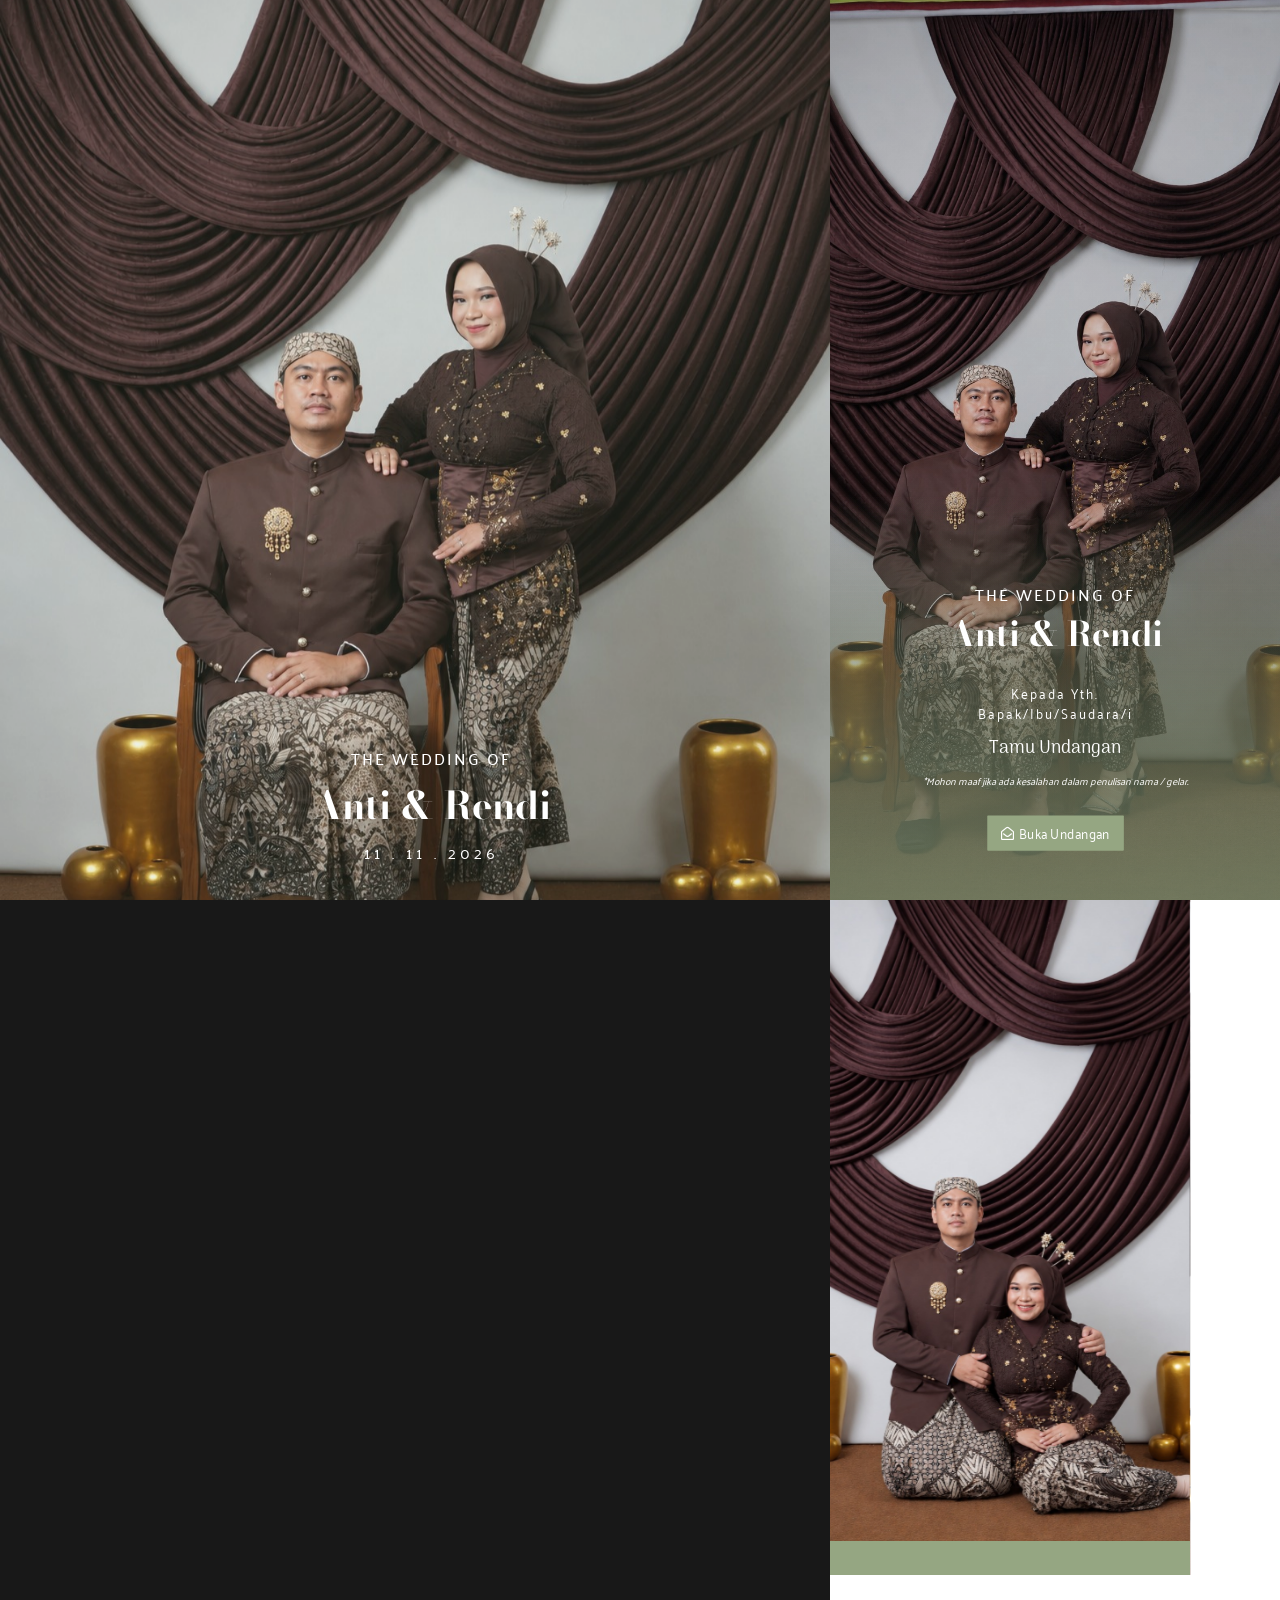
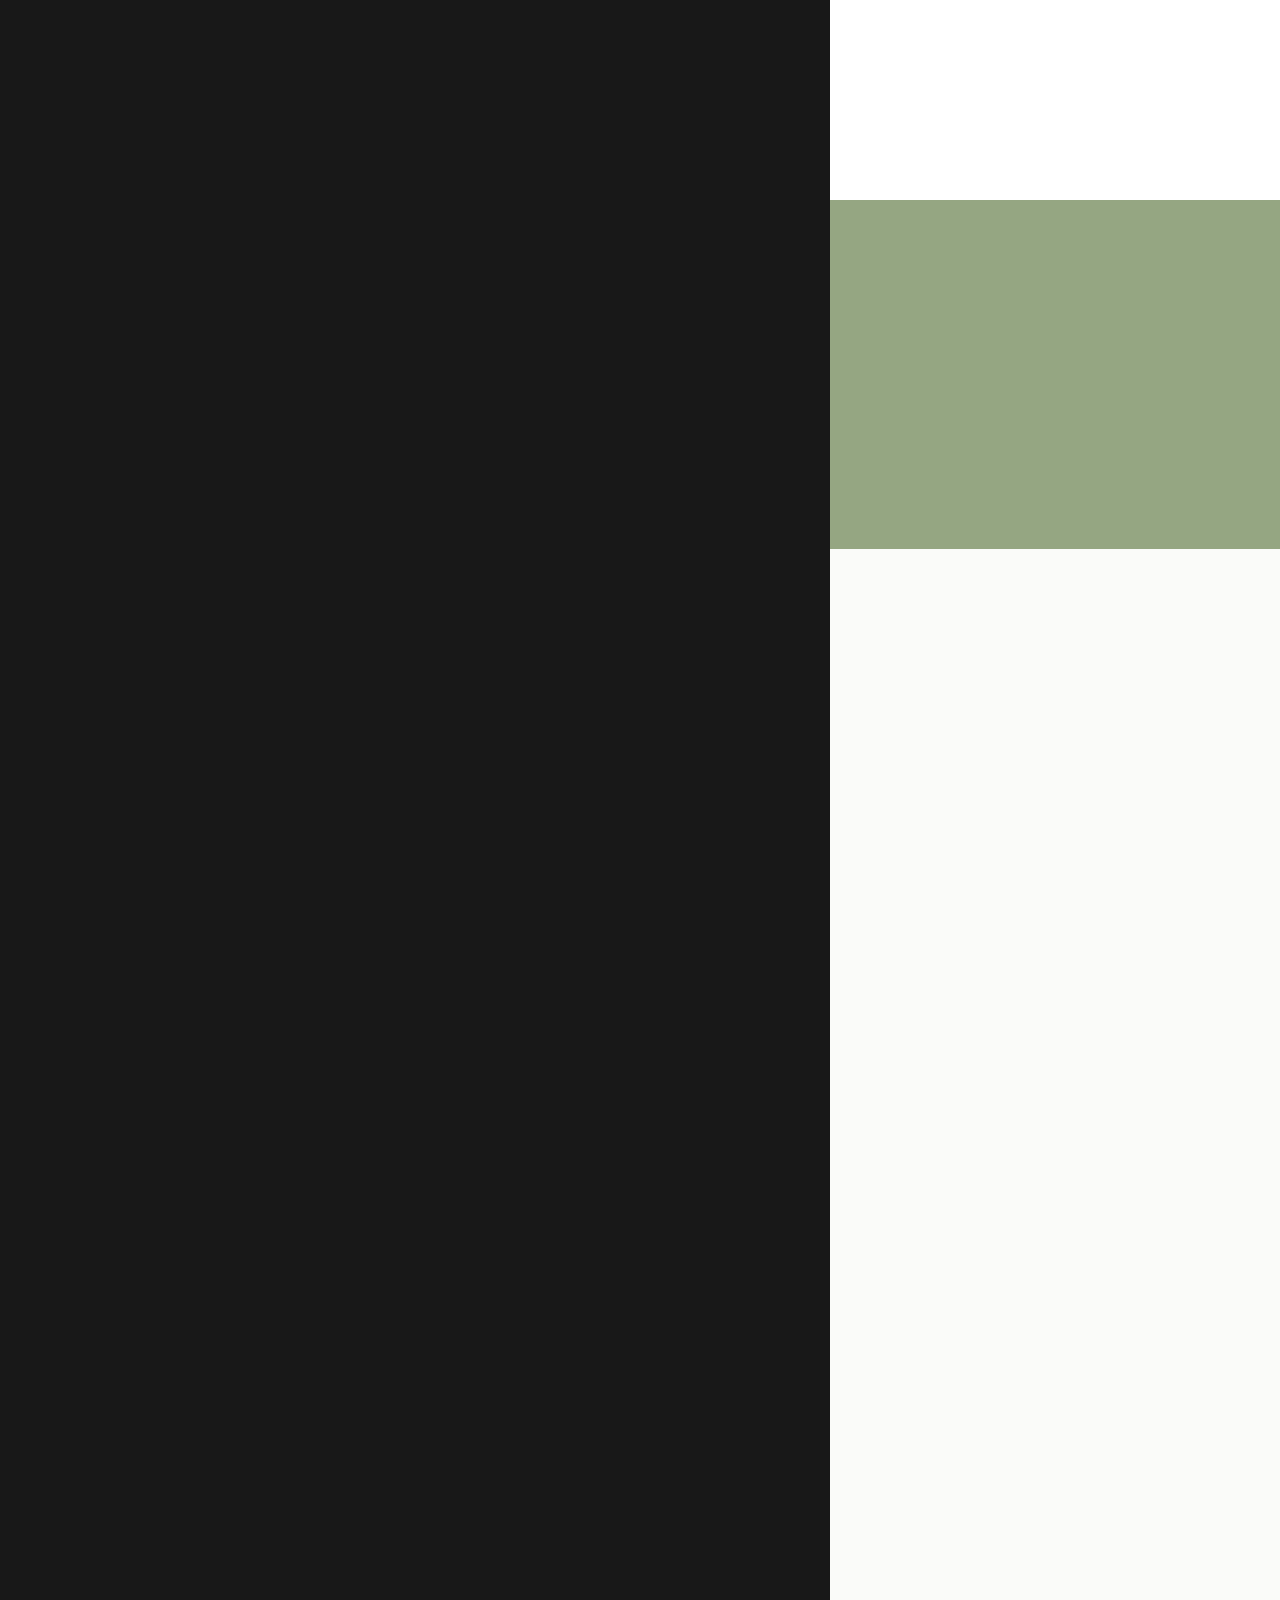
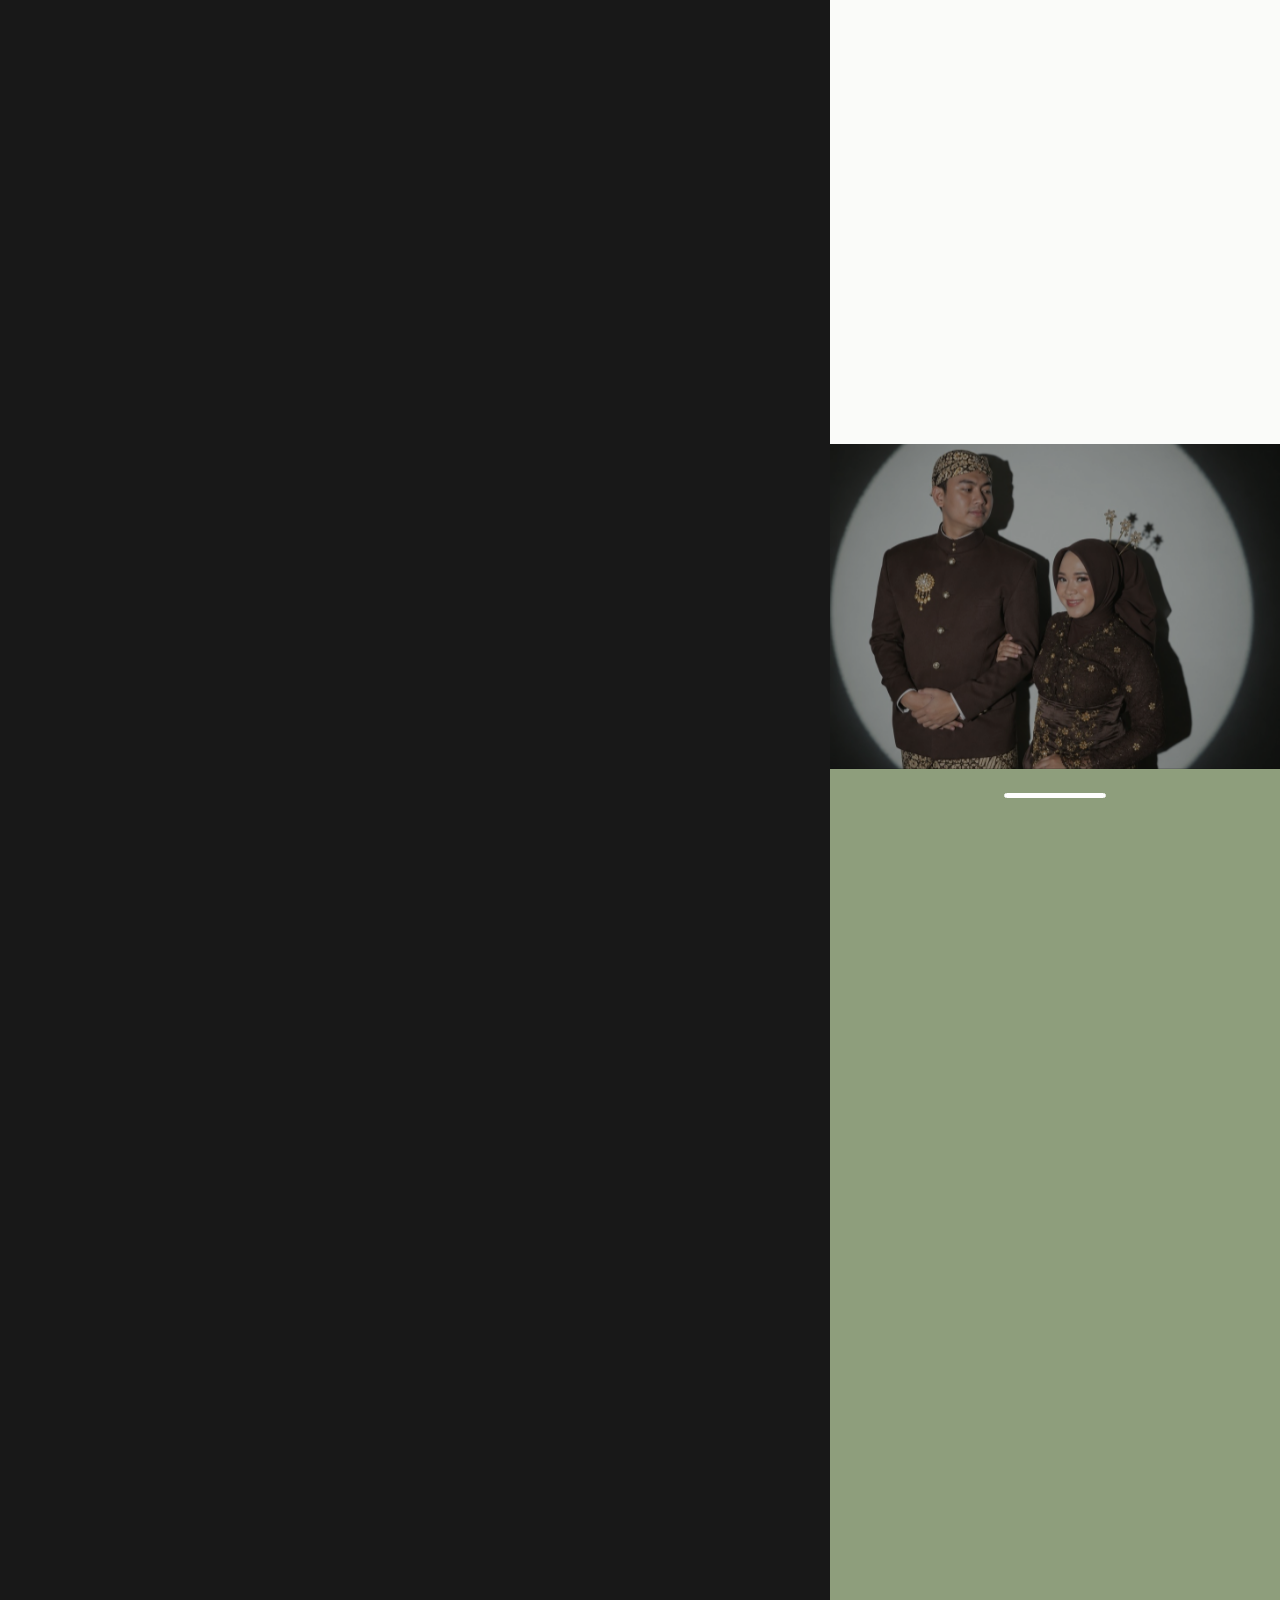
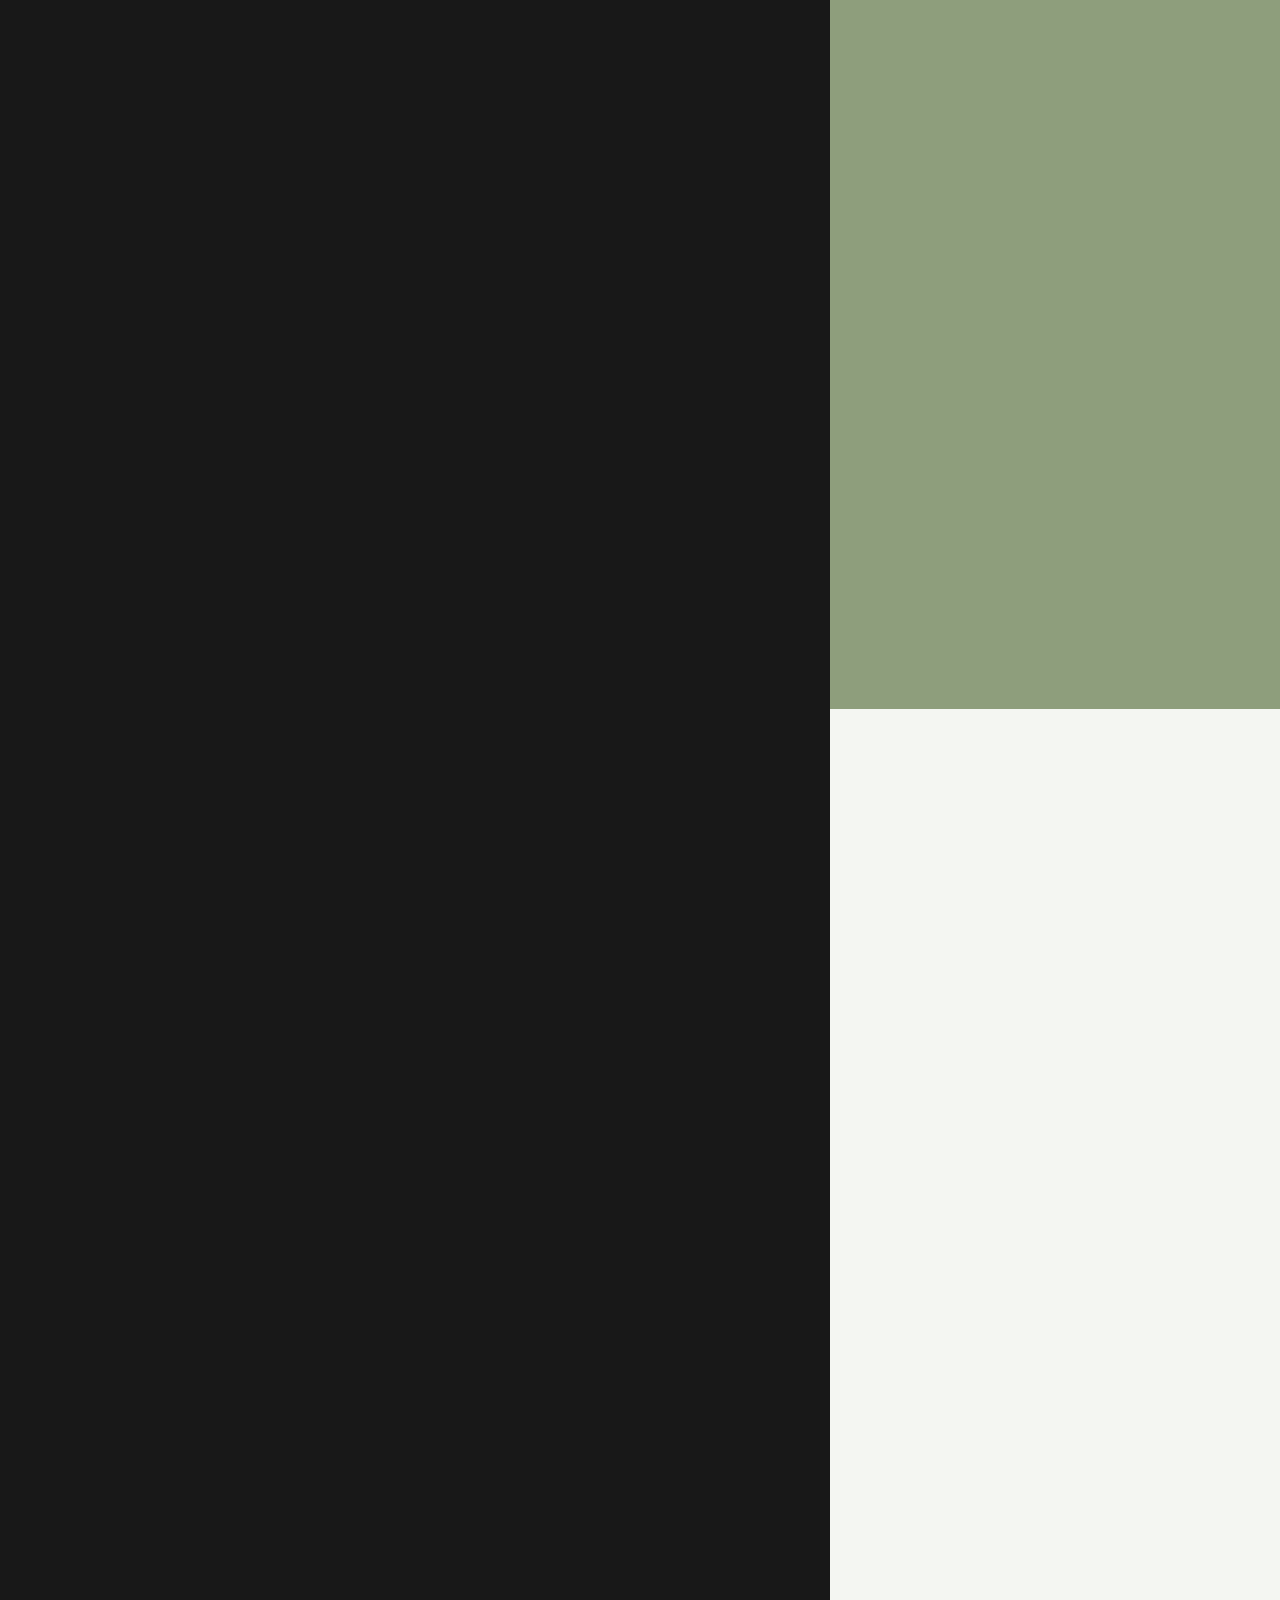
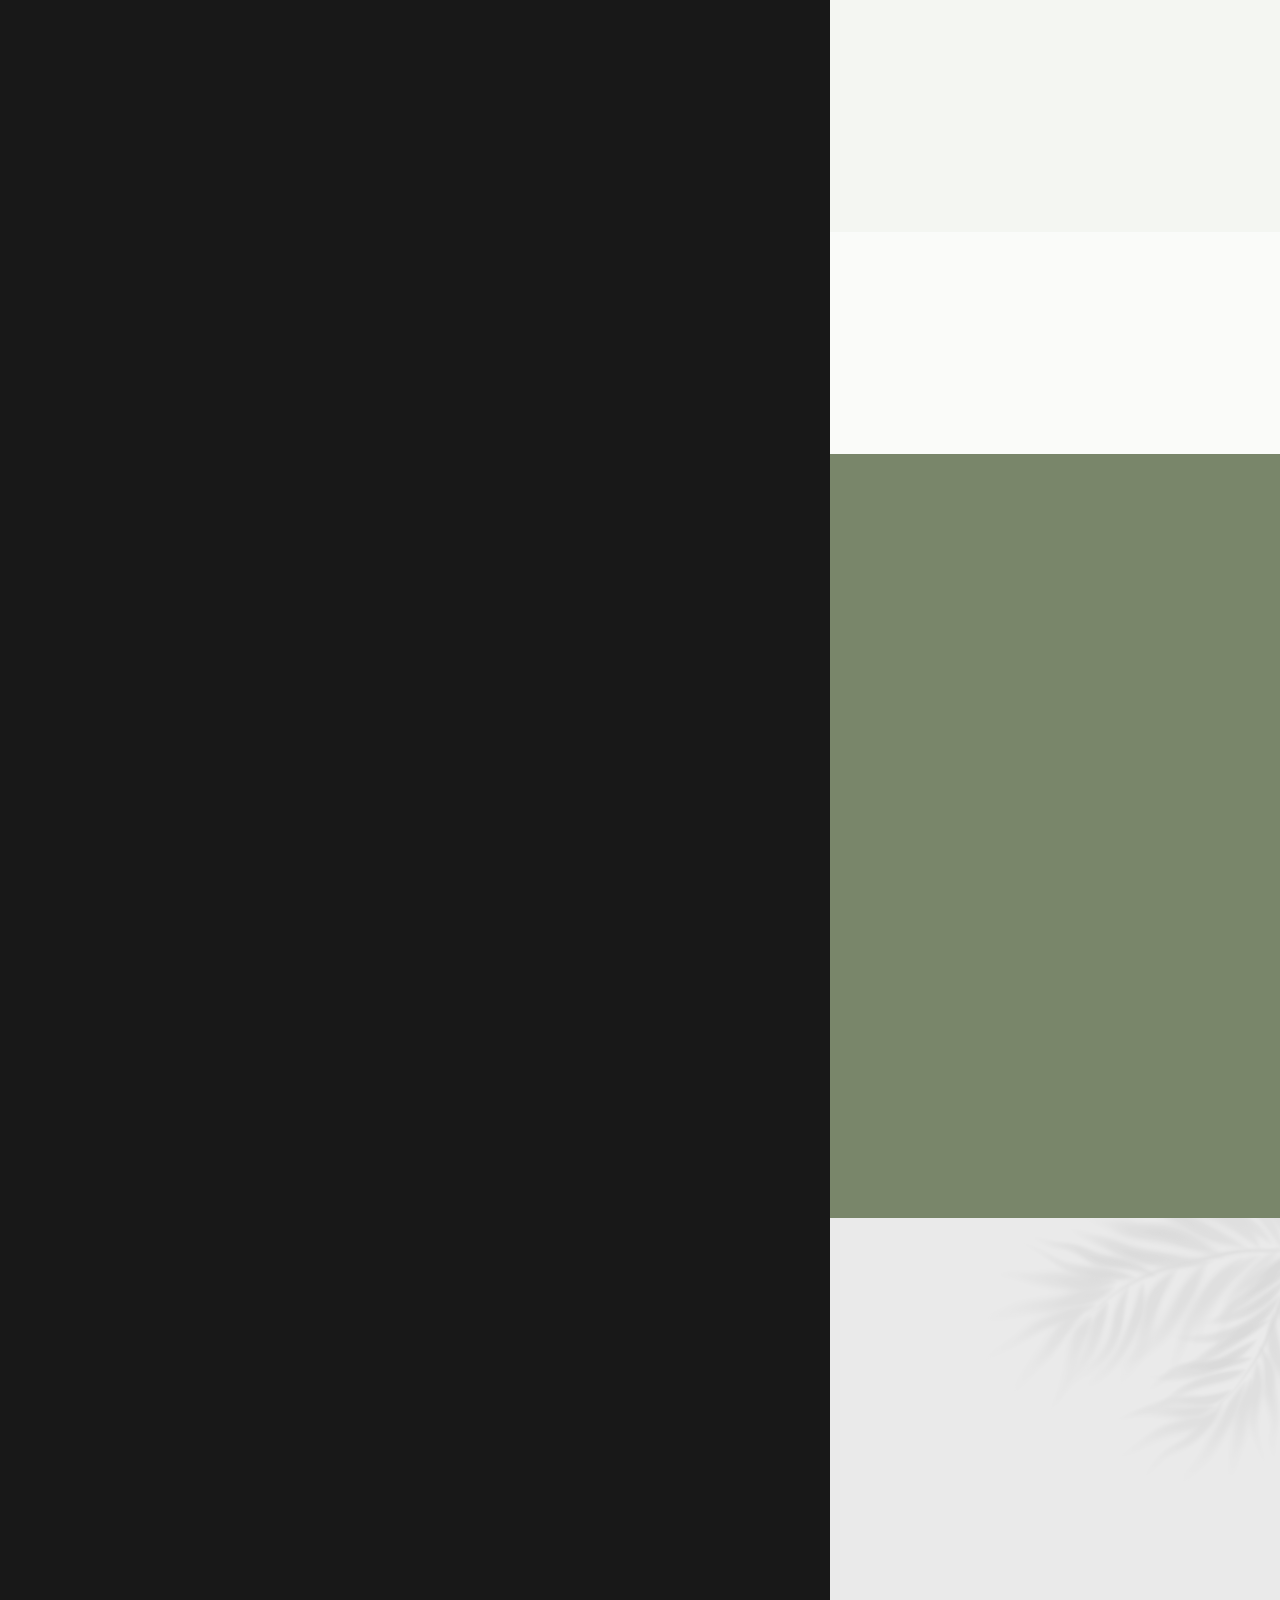
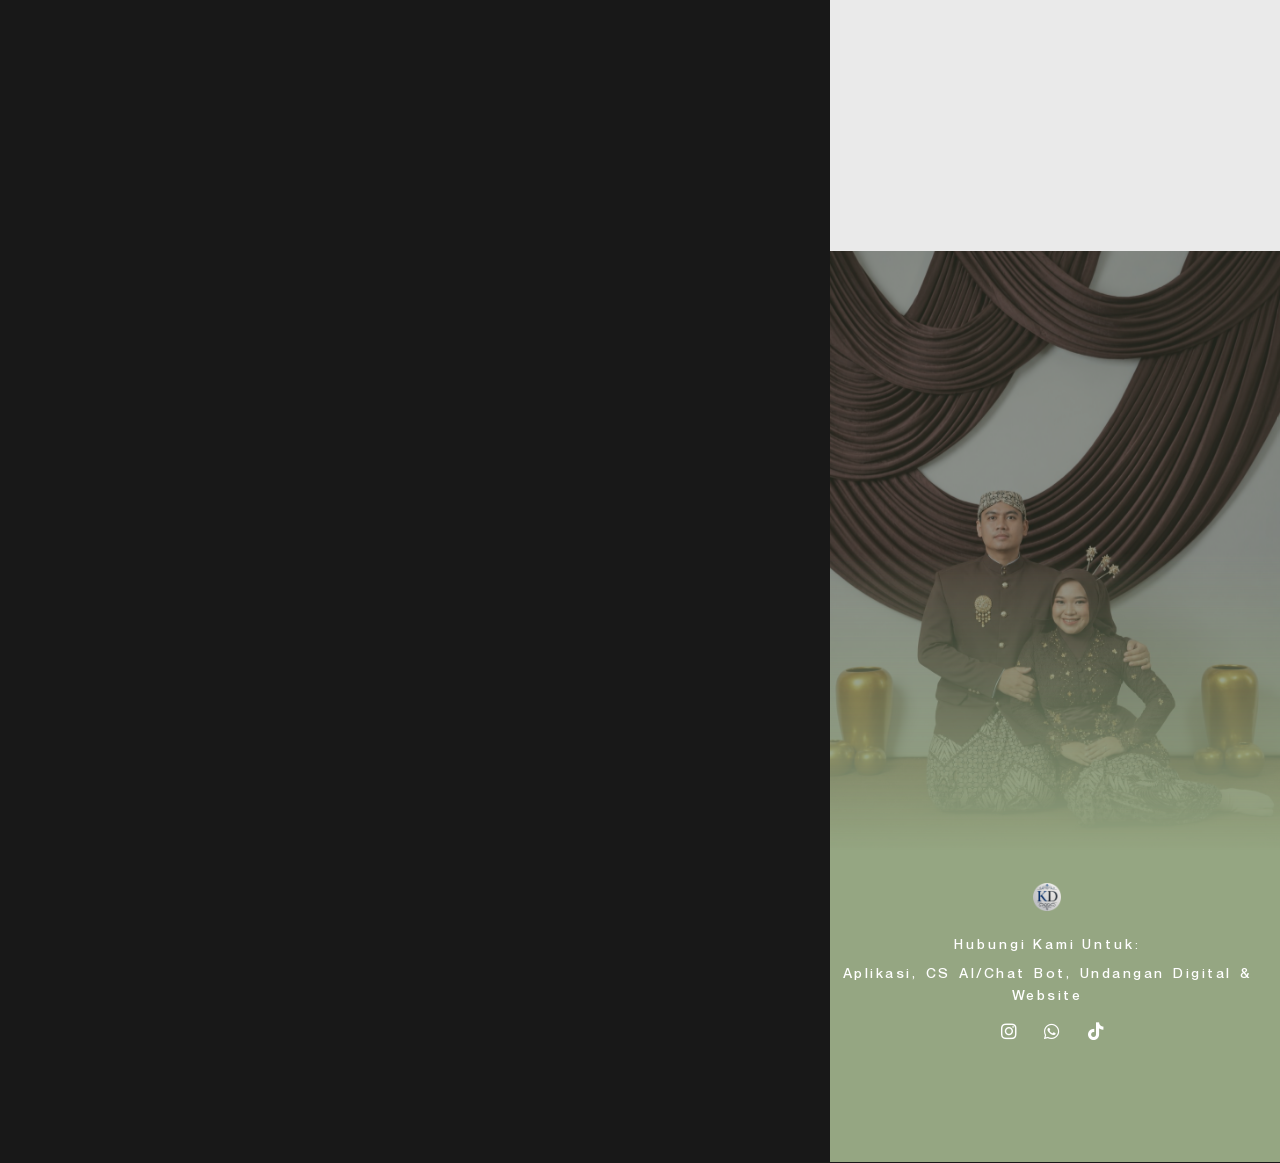
==== commit d3b364b6: "Update wedding invitation photos, names, and gallery layout" ====
--- a/index.html
+++ b/index.html
@@ -5,12 +5,12 @@
 	<meta charset="UTF-8">
 
 	<!-- Optimasi Mesin Pencari oleh Rank Math - https://rankmath.com/ -->
-	<title>Anti 💕 Sunda</title>
+	<title>Anti 💕 Rendi</title>
 	<meta name="description" content="Hadiri acara pernikahan kami pada hari Rabu, 11 November 2026">
 	<meta name="robots" content="follow, noindex">
 	<meta property="og:locale" content="id_ID">
 	<meta property="og:type" content="article">
-	<meta property="og:title" content="Anti 💕 Sunda">
+	<meta property="og:title" content="Anti 💕 Rendi">
 	<meta property="og:description" content="Hadiri acara pernikahan kami pada pada Rabu, 11 November 2026">
 	<meta property="og:url" content="https://invitimo2.my.id/l03/">
 	<meta property="og:site_name" content="Invisimple ID - Undangan Website">
@@ -20,19 +20,19 @@
 	<meta property="og:image:secure_url" content="https://i.pinimg.com/736x/4f/62/34/4f623473e513a3fbd50e02cb0bdbc72b.jpg">
 	<meta property="og:image:width" content="1500">
 	<meta property="og:image:height" content="1500">
-	<meta property="og:image:alt" content="The Wedding Of Anti &amp; Sunda">
+	<meta property="og:image:alt" content="The Wedding Of Anti &amp; Rendi">
 	<meta property="og:image:type" content="image/jpeg">
 	<meta property="article:published_time" content="2025-02-05T20:53:10+07:00">
 	<meta property="article:modified_time" content="2026-09-09T18:09:19+07:00">
 	<meta name="twitter:card" content="summary_large_image">
-	<meta name="twitter:title" content="The Wedding Of Anti &amp; Sunda">
-	<meta name="twitter:description" content="Undangan Pernikahan Anti &amp; Sunda - 11 November 2026">
+	<meta name="twitter:title" content="The Wedding Of Anti &amp; Rendi">
+	<meta name="twitter:description" content="Undangan Pernikahan Anti &amp; Rendi - 11 November 2026">
 	<meta name="twitter:image" content="https://i.pinimg.com/736x/4f/62/34/4f623473e513a3fbd50e02cb0bdbc72b.jpg">
 	<meta name="twitter:label1" content="Ditulis oleh">
 	<meta name="twitter:data1" content="1nv1s1mpl3">
 	<meta name="twitter:label2" content="Waktunya membaca">
 	<meta name="twitter:data2" content="Kurang dari semenit">
-	<script type="application/ld+json" class="rank-math-schema">{"@context":"https://schema.org","@graph":[{"@type":["Person","Organization"],"@id":"https://invitimo2.my.id/#person","name":"Invisimple ID - Undangan Website","logo":{"@type":"ImageObject","@id":"https://invitimo2.my.id/#logo","url":"https://the.invisimple.id/wp-content/uploads/2024/05/icon-invitaja-150x150.png","contentUrl":"https://the.invisimple.id/wp-content/uploads/2024/05/icon-invitaja-150x150.png","caption":"Invisimple ID - Undangan Website","inLanguage":"id"},"image":{"@type":"ImageObject","@id":"https://invitimo2.my.id/#logo","url":"https://the.invisimple.id/wp-content/uploads/2024/05/icon-invitaja-150x150.png","contentUrl":"https://the.invisimple.id/wp-content/uploads/2024/05/icon-invitaja-150x150.png","caption":"Invisimple ID - Undangan Website","inLanguage":"id"}},{"@type":"WebSite","@id":"https://invitimo2.my.id/#website","url":"https://invitimo2.my.id","name":"Invisimple ID - Undangan Website","publisher":{"@id":"https://invitimo2.my.id/#person"},"inLanguage":"id"},{"@type":"ImageObject","@id":"https://i.pinimg.com/736x/4f/62/34/4f623473e513a3fbd50e02cb0bdbc72b.jpg","url":"https://i.pinimg.com/736x/4f/62/34/4f623473e513a3fbd50e02cb0bdbc72b.jpg","width":"1500","height":"1500","inLanguage":"id"},{"@type":"WebPage","@id":"https://invitimo2.my.id/l03/#webpage","url":"https://invitimo2.my.id/l03/","name":"Anti & Sunda","datePublished":"2025-02-05T20:53:10+07:00","dateModified":"2026-09-09T18:09:19+07:00","isPartOf":{"@id":"https://invitimo2.my.id/#website"},"primaryImageOfPage":{"@id":"https://i.pinimg.com/736x/4f/62/34/4f623473e513a3fbd50e02cb0bdbc72b.jpg"},"inLanguage":"id"},{"@type":"Person","@id":"https://invitimo2.my.id/author/1nv1t4j4/","name":"1nv1s1mpl3","url":"https://invitimo2.my.id/author/1nv1t4j4/","image":{"@type":"ImageObject","@id":"https://secure.gravatar.com/avatar/7261eb66b6b7f72535ce5fb6ec1b8146d1f240d1655f2af83056c2c59945e163?s=96&amp;d=mm&amp;r=g","url":"https://secure.gravatar.com/avatar/7261eb66b6b7f72535ce5fb6ec1b8146d1f240d1655f2af83056c2c59945e163?s=96&amp;d=mm&amp;r=g","caption":"1nv1s1mpl3","inLanguage":"id"},"sameAs":["http://invisimple.id"]},{"@type":"BlogPosting","headline":"Anti & Sunda","datePublished":"2025-02-05T20:53:10+07:00","dateModified":"2026-09-09T18:09:19+07:00","articleSection":"Pernikahan","author":{"@id":"https://invitimo2.my.id/author/1nv1t4j4/","name":"1nv1s1mpl3"},"publisher":{"@id":"https://invitimo2.my.id/#person"},"description":"Undangan Pernikahan Anti &amp; Sunda - 11 November 2026","name":"Anti & Sunda","@id":"https://invitimo2.my.id/l03/#richSnippet","isPartOf":{"@id":"https://invitimo2.my.id/l03/#webpage"},"image":{"@id":"https://i.pinimg.com/736x/4f/62/34/4f623473e513a3fbd50e02cb0bdbc72b.jpg"},"inLanguage":"id","mainEntityOfPage":{"@id":"https://invitimo2.my.id/l03/#webpage"}}]}</script>
+	<script type="application/ld+json" class="rank-math-schema">{"@context":"https://schema.org","@graph":[{"@type":["Person","Organization"],"@id":"https://invitimo2.my.id/#person","name":"Invisimple ID - Undangan Website","logo":{"@type":"ImageObject","@id":"https://invitimo2.my.id/#logo","url":"https://the.invisimple.id/wp-content/uploads/2024/05/icon-invitaja-150x150.png","contentUrl":"https://the.invisimple.id/wp-content/uploads/2024/05/icon-invitaja-150x150.png","caption":"Invisimple ID - Undangan Website","inLanguage":"id"},"image":{"@type":"ImageObject","@id":"https://invitimo2.my.id/#logo","url":"https://the.invisimple.id/wp-content/uploads/2024/05/icon-invitaja-150x150.png","contentUrl":"https://the.invisimple.id/wp-content/uploads/2024/05/icon-invitaja-150x150.png","caption":"Invisimple ID - Undangan Website","inLanguage":"id"}},{"@type":"WebSite","@id":"https://invitimo2.my.id/#website","url":"https://invitimo2.my.id","name":"Invisimple ID - Undangan Website","publisher":{"@id":"https://invitimo2.my.id/#person"},"inLanguage":"id"},{"@type":"ImageObject","@id":"https://i.pinimg.com/736x/4f/62/34/4f623473e513a3fbd50e02cb0bdbc72b.jpg","url":"https://i.pinimg.com/736x/4f/62/34/4f623473e513a3fbd50e02cb0bdbc72b.jpg","width":"1500","height":"1500","inLanguage":"id"},{"@type":"WebPage","@id":"https://invitimo2.my.id/l03/#webpage","url":"https://invitimo2.my.id/l03/","name":"Anti & Rendi","datePublished":"2025-02-05T20:53:10+07:00","dateModified":"2026-09-09T18:09:19+07:00","isPartOf":{"@id":"https://invitimo2.my.id/#website"},"primaryImageOfPage":{"@id":"https://i.pinimg.com/736x/4f/62/34/4f623473e513a3fbd50e02cb0bdbc72b.jpg"},"inLanguage":"id"},{"@type":"Person","@id":"https://invitimo2.my.id/author/1nv1t4j4/","name":"1nv1s1mpl3","url":"https://invitimo2.my.id/author/1nv1t4j4/","image":{"@type":"ImageObject","@id":"https://secure.gravatar.com/avatar/7261eb66b6b7f72535ce5fb6ec1b8146d1f240d1655f2af83056c2c59945e163?s=96&amp;d=mm&amp;r=g","url":"https://secure.gravatar.com/avatar/7261eb66b6b7f72535ce5fb6ec1b8146d1f240d1655f2af83056c2c59945e163?s=96&amp;d=mm&amp;r=g","caption":"1nv1s1mpl3","inLanguage":"id"},"sameAs":["http://invisimple.id"]},{"@type":"BlogPosting","headline":"Anti & Rendi","datePublished":"2025-02-05T20:53:10+07:00","dateModified":"2026-09-09T18:09:19+07:00","articleSection":"Pernikahan","author":{"@id":"https://invitimo2.my.id/author/1nv1t4j4/","name":"1nv1s1mpl3"},"publisher":{"@id":"https://invitimo2.my.id/#person"},"description":"Undangan Pernikahan Anti &amp; Rendi - 11 November 2026","name":"Anti & Rendi","@id":"https://invitimo2.my.id/l03/#richSnippet","isPartOf":{"@id":"https://invitimo2.my.id/l03/#webpage"},"image":{"@id":"https://i.pinimg.com/736x/4f/62/34/4f623473e513a3fbd50e02cb0bdbc72b.jpg"},"inLanguage":"id","mainEntityOfPage":{"@id":"https://invitimo2.my.id/l03/#webpage"}}]}</script>
 	<!-- /Plugin WordPress Rank Math SEO -->
 
 	<link rel='dns-prefetch' href='//the.invisimple.id'>
@@ -1842,12 +1842,30 @@
 	<link rel='stylesheet' href='css-5'>
 	<link rel='stylesheet' href='css-6'>
 	<style>
-		.elementor-element.elementor-element-4a1d42f { background-image: url('aw 1.jpg'); background-size: cover; background-position: center; }
+		.elementor-element.elementor-element-12480a3, .elementor-element.elementor-element-7e403f4 { background-image: url('cover.jpeg'); background-size: cover; background-position: center; }
+		.elementor-element.elementor-element-4a1d42f { background-image: url('ak 1.jpeg'); background-size: cover; background-position: center; }
 		.elementor-element.elementor-element-dd05c0b { background-image: url('bride 1.jpeg'); background-size: cover; background-position: center; }
-		.elementor-element.elementor-element-27ec3e3 { background-image: url('groom.jpg'); background-size: cover; background-position: center; }
-		.elementor-element.elementor-element-20bc11e { background-image: url('std 1.jpg'); background-size: cover; background-position: center; }
-		.elementor-element.elementor-element-65af6d38 { background-image: url('akad 1.jpg'); background-size: cover; background-position: center; }
-		.elementor-element.elementor-element-5c35b44f { background-image: url('resepsi 1.jpg'); background-size: cover; background-position: center; }
+		.elementor-element.elementor-element-27ec3e3 { background-image: url('groom.jpeg'); background-size: cover; background-position: center; }
+		.elementor-element.elementor-element-20bc11e { background-image: url('std 1.jpeg'); background-size: cover; background-position: center; }
+		.elementor-element.elementor-element-65af6d38 { background-image: url('akad 1.jpeg'); background-size: cover; background-position: center; }
+		.elementor-element.elementor-element-5c35b44f { background-image: url('resepsi 1.jpeg'); background-size: cover; background-position: center; }
+		.elementor-element.elementor-element-bb53199 { background-image: url('ak 1.jpeg'); background-size: cover; background-position: center; }
+
+		/* Momen Bahagia Gallery Styling */
+		.elementor-element.elementor-element-440f3b9 .e-gallery-image {
+			background-size: cover !important;
+			background-position: center center !important;
+			border-radius: 8px !important;
+			transition: transform 0.4s ease !important;
+		}
+		.elementor-element.elementor-element-440f3b9 .e-gallery-item {
+			border-radius: 8px !important;
+			overflow: hidden !important;
+			box-shadow: 0 4px 12px rgba(0, 0, 0, 0.08) !important;
+		}
+		.elementor-element.elementor-element-440f3b9 .e-gallery-item:hover .e-gallery-image {
+			transform: scale(1.03) !important;
+		}
 
 		/* KirimDigi logo & heading spacing */
 		.elementor-370638 .elementor-element.elementor-element-183e84a {
@@ -2231,7 +2249,7 @@
 				<div class="elementor-column elementor-col-50 elementor-top-column elementor-element elementor-element-49f92c84" data-id="49f92c84" data-element_type="column" data-e-type="column" data-settings="{&quot;background_background&quot;:&quot;classic&quot;}">
 					<div class="elementor-widget-wrap elementor-element-populated">
 						<div class="elementor-background-overlay"></div>
-						<section class="elementor-section elementor-inner-section elementor-element elementor-element-12480a3 elementor-section-height-min-height elementor-section-boxed elementor-section-height-default" data-id="12480a3" data-element_type="section" data-e-type="section" id="cover" data-settings="{&quot;jet_parallax_layout_list&quot;:[],&quot;background_background&quot;:&quot;slideshow&quot;,&quot;background_slideshow_gallery&quot;:[{&quot;id&quot;:26988,&quot;url&quot;:&quot;7.jpg&quot;}],&quot;background_slideshow_loop&quot;:&quot;yes&quot;,&quot;background_slideshow_slide_duration&quot;:5000,&quot;background_slideshow_slide_transition&quot;:&quot;fade&quot;,&quot;background_slideshow_transition_duration&quot;:500}">
+						<section class="elementor-section elementor-inner-section elementor-element elementor-element-12480a3 elementor-section-height-min-height elementor-section-boxed elementor-section-height-default" data-id="12480a3" data-element_type="section" data-e-type="section" id="cover" data-settings="{&quot;jet_parallax_layout_list&quot;:[],&quot;background_background&quot;:&quot;slideshow&quot;,&quot;background_slideshow_gallery&quot;:[{&quot;id&quot;:26988,&quot;url&quot;:&quot;cover.jpeg&quot;}],&quot;background_slideshow_loop&quot;:&quot;yes&quot;,&quot;background_slideshow_slide_duration&quot;:5000,&quot;background_slideshow_slide_transition&quot;:&quot;fade&quot;,&quot;background_slideshow_transition_duration&quot;:500}">
 							<div class="elementor-background-overlay"></div>
 							<div class="elementor-container elementor-column-gap-default">
 								<div data-dce-background-color="#10101070" class="elementor-column elementor-col-100 elementor-inner-column elementor-element elementor-element-b991bdc" data-id="b991bdc" data-element_type="column" data-e-type="column" data-settings="{&quot;background_background&quot;:&quot;gradient&quot;}">
@@ -2250,7 +2268,7 @@
 														<div data-dce-title-color="#FFFFFF" class="elementor-element elementor-element-bac286e wdsdv-enabled--yes animated-slow elementor-invisible elementor-widget elementor-widget-heading" data-id="bac286e" data-element_type="widget" data-e-type="widget" data-settings="{&quot;_animation&quot;:&quot;fadeInDown&quot;}" data-widget_type="heading.default">
 															<div class="elementor-widget-container">
 																<h2 class="elementor-heading-title elementor-size-default">
-																	Anti &amp; Sunda</h2>
+																	Anti &amp; Rendi</h2>
 															</div>
 														</div>
 													</div>
@@ -2382,7 +2400,7 @@
 									<div class="elementor-widget-wrap elementor-element-populated">
 										<section class="elementor-section elementor-inner-section elementor-element elementor-element-45183c4 elementor-section-height-min-height elementor-section-boxed elementor-section-height-default" data-id="45183c4" data-element_type="section" data-e-type="section" data-settings="{&quot;background_background&quot;:&quot;slideshow&quot;,&quot;background_slideshow_slide_duration&quot;:1000,&quot;background_slideshow_slide_transition&quot;:&quot;slide_right&quot;,&quot;background_slideshow_transition_duration&quot;:8000,&quot;jet_parallax_layout_list&quot;:[],&quot;background_slideshow_gallery&quot;:[],&quot;background_slideshow_loop&quot;:&quot;yes&quot;}">
 											<div class="elementor-container elementor-column-gap-default">
-												<div class="elementor-column elementor-col-50 elementor-inner-column elementor-element elementor-element-4a1d42f" data-id="4a1d42f" data-element_type="column" data-e-type="column" data-settings="{&quot;background_background&quot;:&quot;slideshow&quot;,&quot;background_slideshow_slide_duration&quot;:1000,&quot;background_slideshow_slide_transition&quot;:&quot;slide_right&quot;,&quot;background_slideshow_transition_duration&quot;:4000,&quot;background_slideshow_gallery&quot;:[{&quot;id&quot;:997674,&quot;url&quot;:&quot;aw 1.jpg&quot;},{&quot;id&quot;:997675,&quot;url&quot;:&quot;aw 2.jpg&quot;},{&quot;id&quot;:997676,&quot;url&quot;:&quot;aw 3.jpg&quot;}],&quot;background_slideshow_loop&quot;:&quot;yes&quot;}">
+												<div class="elementor-column elementor-col-50 elementor-inner-column elementor-element elementor-element-4a1d42f" data-id="4a1d42f" data-element_type="column" data-e-type="column" data-settings="{&quot;background_background&quot;:&quot;slideshow&quot;,&quot;background_slideshow_slide_duration&quot;:1000,&quot;background_slideshow_slide_transition&quot;:&quot;slide_right&quot;,&quot;background_slideshow_transition_duration&quot;:4000,&quot;background_slideshow_gallery&quot;:[{&quot;id&quot;:997674,&quot;url&quot;:&quot;ak 1.jpeg&quot;},{&quot;id&quot;:997675,&quot;url&quot;:&quot;ak 2.jpeg&quot;},{&quot;id&quot;:997676,&quot;url&quot;:&quot;ak 3.jpeg&quot;}],&quot;background_slideshow_loop&quot;:&quot;yes&quot;}">
 													<div class="elementor-widget-wrap elementor-element-populated">
 														<section data-dce-background-color="#95A682" class="elementor-section elementor-inner-section elementor-element elementor-element-f4cf3b6 elementor-section-height-min-height elementor-section-boxed elementor-section-height-default" data-id="f4cf3b6" data-element_type="section" data-e-type="section" data-settings="{&quot;background_background&quot;:&quot;classic&quot;,&quot;jet_parallax_layout_list&quot;:[]}">
 															<div class="elementor-container elementor-column-gap-default">
@@ -2391,7 +2409,7 @@
 																		<div data-dce-title-color="#FFFFFF" class="elementor-element elementor-element-dade405 wdsdv-enabled--yes animated-slow elementor-widget__width-auto elementor-invisible elementor-widget elementor-widget-heading" data-id="dade405" data-element_type="widget" data-e-type="widget" data-settings="{&quot;_animation&quot;:&quot;fadeInLeft&quot;}" data-widget_type="heading.default">
 																			<div class="elementor-widget-container">
 																				<h2 class="elementor-heading-title elementor-size-default">
-																					Anti &amp; Sunda</h2>
+																					Anti &amp; Rendi</h2>
 																			</div>
 																		</div>
 																	</div>
@@ -2595,7 +2613,7 @@
 										<section data-dce-background-color="#FFFFFF" data-dce-background-overlay-color="#95A682" class="elementor-section elementor-inner-section elementor-element elementor-element-9f113a8 elementor-section-height-min-height elementor-section-boxed elementor-section-height-default" data-id="9f113a8" data-element_type="section" data-e-type="section" data-settings="{&quot;background_background&quot;:&quot;classic&quot;,&quot;jet_parallax_layout_list&quot;:[]}">
 											<div class="elementor-background-overlay"></div>
 											<div class="elementor-container elementor-column-gap-default">
-												<div class="elementor-column elementor-col-50 elementor-inner-column elementor-element elementor-element-27ec3e3 animated-slow inv-zoom-out foto_mempelai_1 elementor-invisible" data-id="27ec3e3" data-element_type="column" data-e-type="column" data-settings="{&quot;background_background&quot;:&quot;slideshow&quot;,&quot;background_slideshow_slide_duration&quot;:1000,&quot;background_slideshow_slide_transition&quot;:&quot;slide_left&quot;,&quot;background_slideshow_transition_duration&quot;:3000,&quot;animation&quot;:&quot;fadeIn&quot;,&quot;background_slideshow_gallery&quot;:[{&quot;id&quot;:26994,&quot;url&quot;:&quot;groom.jpg&quot;}],&quot;background_slideshow_loop&quot;:&quot;yes&quot;}">
+												<div class="elementor-column elementor-col-50 elementor-inner-column elementor-element elementor-element-27ec3e3 animated-slow inv-zoom-out foto_mempelai_1 elementor-invisible" data-id="27ec3e3" data-element_type="column" data-e-type="column" data-settings="{&quot;background_background&quot;:&quot;slideshow&quot;,&quot;background_slideshow_slide_duration&quot;:1000,&quot;background_slideshow_slide_transition&quot;:&quot;slide_left&quot;,&quot;background_slideshow_transition_duration&quot;:3000,&quot;animation&quot;:&quot;fadeIn&quot;,&quot;background_slideshow_gallery&quot;:[{&quot;id&quot;:26994,&quot;url&quot;:&quot;groom.jpeg&quot;}],&quot;background_slideshow_loop&quot;:&quot;yes&quot;}">
 													<div class="elementor-widget-wrap elementor-element-populated">
 														<div class="elementor-background-overlay"></div>
 														<div data-dce-title-color="#FFFFFF" data-dce-advanced-background-color="#95A682" class="elementor-element elementor-element-7d40da6 elementor-widget__width-auto inv-kanan elementor-absolute ha-has-bg-overlay elementor-widget elementor-widget-heading" data-id="7d40da6" data-element_type="widget" data-e-type="widget" data-settings="{&quot;_position&quot;:&quot;absolute&quot;}" data-widget_type="heading.default">
@@ -2641,20 +2659,6 @@
 																	Bapak Johari dan Ibu Rohani Nuraeni</p>
 															</div>
 														</div>
-														<div class="elementor-element elementor-element-1fa5406 wdsdv-enabled--yes inv-zoom-out animated-slow elementor-widget__width-auto elementor-invisible elementor-widget elementor-widget-button" data-id="1fa5406" data-element_type="widget" data-e-type="widget" data-settings="{&quot;_animation&quot;:&quot;fadeInUp&quot;}" data-widget_type="button.default">
-															<div class="elementor-widget-container">
-																<div class="elementor-button-wrapper">
-																	<a class="elementor-button elementor-button-link elementor-size-sm elementor-animation-shrink" href="https://www.instagram.com/rndysdiputr12/" target="_blank" rel="nofollow">
-																		<span class="elementor-button-content-wrapper">
-																			<span class="elementor-button-icon">
-																				<i aria-hidden="true" class="fab fa-instagram"></i>
-																			</span>
-																			<span class="elementor-button-text">rndysdiputr12</span>
-																		</span>
-																	</a>
-																</div>
-															</div>
-														</div>
 													</div>
 												</div>
 											</div>
@@ -2663,7 +2667,7 @@
 								</div>
 							</div>
 						</section>
-						<section data-dce-background-overlay-color="#95A682" class="elementor-section elementor-inner-section elementor-element elementor-element-20bc11e elementor-section-height-min-height elementor-section-boxed elementor-section-height-default" data-id="20bc11e" data-element_type="section" data-e-type="section" data-settings="{&quot;jet_parallax_layout_list&quot;:[],&quot;background_background&quot;:&quot;slideshow&quot;,&quot;background_slideshow_slide_duration&quot;:1000,&quot;background_slideshow_transition_duration&quot;:4000,&quot;background_slideshow_gallery&quot;:[{&quot;id&quot;:997677,&quot;url&quot;:&quot;std 1.jpg&quot;},{&quot;id&quot;:997678,&quot;url&quot;:&quot;std 2.jpg&quot;}],&quot;background_slideshow_loop&quot;:&quot;yes&quot;,&quot;background_slideshow_slide_transition&quot;:&quot;fade&quot;}">
+						<section data-dce-background-overlay-color="#95A682" class="elementor-section elementor-inner-section elementor-element elementor-element-20bc11e elementor-section-height-min-height elementor-section-boxed elementor-section-height-default" data-id="20bc11e" data-element_type="section" data-e-type="section" data-settings="{&quot;jet_parallax_layout_list&quot;:[],&quot;background_background&quot;:&quot;slideshow&quot;,&quot;background_slideshow_slide_duration&quot;:1000,&quot;background_slideshow_transition_duration&quot;:4000,&quot;background_slideshow_gallery&quot;:[{&quot;id&quot;:997677,&quot;url&quot;:&quot;std 1.jpeg&quot;},{&quot;id&quot;:997678,&quot;url&quot;:&quot;std 2.jpeg&quot;}],&quot;background_slideshow_loop&quot;:&quot;yes&quot;,&quot;background_slideshow_slide_transition&quot;:&quot;fade&quot;}">
 							<div class="elementor-background-overlay"></div>
 							<div class="elementor-container elementor-column-gap-default">
 								<div data-dce-background-color="#00000059" class="elementor-column elementor-col-100 elementor-inner-column elementor-element elementor-element-f64ddc9" data-id="f64ddc9" data-element_type="column" data-e-type="column" data-settings="{&quot;background_background&quot;:&quot;classic&quot;}">
@@ -2697,7 +2701,7 @@
 											<div class="elementor-widget-container">
 												<div class="elementor-button-wrapper">
 
-													<a href="https://www.google.com/calendar/render?action=TEMPLATE&text=The%20Wedding%20Of%20Anti%20%26%20Sunda&details=The%20Wedding%20Of%20%3A%3Cbr%3E%3Cbr%3ESanti%3Cbr%3E%26amp%3B%3Cbr%3ERendi%20Adi%20Saputra%3Cbr%3E%3Cbr%3E&dates=20261111T010000Z%2F20261111T110000Z" class="elementor-button-link elementor-button elementor-size-sm elementor-animation-shrink" target="_blank" rel="nofollow" role="button"> <span class="elementor-button-content-wrapper wds-flexbox">
+													<a href="https://www.google.com/calendar/render?action=TEMPLATE&text=The%20Wedding%20Of%20Anti%20%26%20Rendi&details=The%20Wedding%20Of%20%3A%3Cbr%3E%3Cbr%3ESanti%3Cbr%3E%26amp%3B%3Cbr%3ERendi%20Adi%20Saputra%3Cbr%3E%3Cbr%3E&dates=20261111T010000Z%2F20261111T110000Z" class="elementor-button-link elementor-button elementor-size-sm elementor-animation-shrink" target="_blank" rel="nofollow" role="button"> <span class="elementor-button-content-wrapper wds-flexbox">
 															<span class="elementor-button-text">Simpan Tanggal</span>
 														</span>
 													</a>
@@ -2746,7 +2750,7 @@
 											<div class="elementor-container elementor-column-gap-default">
 												<div class="elementor-column elementor-col-100 elementor-inner-column elementor-element elementor-element-26c7cdd3 inv-atas" data-id="26c7cdd3" data-element_type="column" data-e-type="column">
 													<div class="elementor-widget-wrap elementor-element-populated">
-														<section class="elementor-section elementor-inner-section elementor-element elementor-element-65af6d38 elementor-section-height-min-height wdsdv-enabled--yes elementor-section-boxed elementor-section-height-default" data-id="65af6d38" data-element_type="section" data-e-type="section" data-settings="{&quot;background_background&quot;:&quot;slideshow&quot;,&quot;background_slideshow_slide_duration&quot;:1500,&quot;background_slideshow_slide_transition&quot;:&quot;slide_left&quot;,&quot;background_slideshow_transition_duration&quot;:3000,&quot;jet_parallax_layout_list&quot;:[],&quot;background_slideshow_gallery&quot;:[{&quot;id&quot;:997680,&quot;url&quot;:&quot;akad 1.jpg&quot;},{&quot;id&quot;:997681,&quot;url&quot;:&quot;akad 2.jpeg&quot;}],&quot;background_slideshow_loop&quot;:&quot;yes&quot;}">
+														<section class="elementor-section elementor-inner-section elementor-element elementor-element-65af6d38 elementor-section-height-min-height wdsdv-enabled--yes elementor-section-boxed elementor-section-height-default" data-id="65af6d38" data-element_type="section" data-e-type="section" data-settings="{&quot;background_background&quot;:&quot;slideshow&quot;,&quot;background_slideshow_slide_duration&quot;:1500,&quot;background_slideshow_slide_transition&quot;:&quot;slide_left&quot;,&quot;background_slideshow_transition_duration&quot;:3000,&quot;jet_parallax_layout_list&quot;:[],&quot;background_slideshow_gallery&quot;:[{&quot;id&quot;:997680,&quot;url&quot;:&quot;akad 1.jpeg&quot;},{&quot;id&quot;:997681,&quot;url&quot;:&quot;akad 2.jpeg&quot;}],&quot;background_slideshow_loop&quot;:&quot;yes&quot;}">
 															<div class="elementor-background-overlay"></div>
 															<div class="elementor-container elementor-column-gap-default">
 																<div class="elementor-column elementor-col-100 elementor-inner-column elementor-element elementor-element-7cb8047f" data-id="7cb8047f" data-element_type="column" data-e-type="column" data-settings="{&quot;background_background&quot;:&quot;slideshow&quot;,&quot;background_slideshow_slide_duration&quot;:2000,&quot;background_slideshow_slide_transition&quot;:&quot;slide_left&quot;,&quot;background_slideshow_transition_duration&quot;:4000,&quot;background_slideshow_gallery&quot;:[],&quot;background_slideshow_loop&quot;:&quot;yes&quot;}">
@@ -2849,7 +2853,7 @@
 											<div class="elementor-container elementor-column-gap-default">
 												<div class="elementor-column elementor-col-100 elementor-inner-column elementor-element elementor-element-4dfbda8c inv-atas" data-id="4dfbda8c" data-element_type="column" data-e-type="column">
 													<div class="elementor-widget-wrap elementor-element-populated">
-														<section class="elementor-section elementor-inner-section elementor-element elementor-element-5c35b44f elementor-section-height-min-height wdsdv-enabled--yes elementor-section-boxed elementor-section-height-default" data-id="5c35b44f" data-element_type="section" data-e-type="section" data-settings="{&quot;background_background&quot;:&quot;slideshow&quot;,&quot;background_slideshow_slide_duration&quot;:1500,&quot;background_slideshow_slide_transition&quot;:&quot;slide_right&quot;,&quot;background_slideshow_transition_duration&quot;:3000,&quot;jet_parallax_layout_list&quot;:[],&quot;background_slideshow_gallery&quot;:[{&quot;id&quot;:997682,&quot;url&quot;:&quot;resepsi 1.jpg&quot;},{&quot;id&quot;:997683,&quot;url&quot;:&quot;resepsi 2.jpg&quot;}],&quot;background_slideshow_loop&quot;:&quot;yes&quot;}">
+														<section class="elementor-section elementor-inner-section elementor-element elementor-element-5c35b44f elementor-section-height-min-height wdsdv-enabled--yes elementor-section-boxed elementor-section-height-default" data-id="5c35b44f" data-element_type="section" data-e-type="section" data-settings="{&quot;background_background&quot;:&quot;slideshow&quot;,&quot;background_slideshow_slide_duration&quot;:1500,&quot;background_slideshow_slide_transition&quot;:&quot;slide_right&quot;,&quot;background_slideshow_transition_duration&quot;:3000,&quot;jet_parallax_layout_list&quot;:[],&quot;background_slideshow_gallery&quot;:[{&quot;id&quot;:997682,&quot;url&quot;:&quot;resepsi 1.jpeg&quot;},{&quot;id&quot;:997683,&quot;url&quot;:&quot;resepsi 2.jpeg&quot;}],&quot;background_slideshow_loop&quot;:&quot;yes&quot;}">
 															<div class="elementor-container elementor-column-gap-default">
 																<div class="elementor-column elementor-col-100 elementor-inner-column elementor-element elementor-element-4636223d" data-id="4636223d" data-element_type="column" data-e-type="column" data-settings="{&quot;background_background&quot;:&quot;slideshow&quot;,&quot;background_slideshow_slide_duration&quot;:2000,&quot;background_slideshow_slide_transition&quot;:&quot;slide_right&quot;,&quot;background_slideshow_transition_duration&quot;:4000,&quot;background_slideshow_gallery&quot;:&quot;[acf:foto_acara_ii]&quot;,&quot;background_slideshow_loop&quot;:&quot;yes&quot;}">
 																	<div class="elementor-widget-wrap">
@@ -3088,79 +3092,75 @@
 												</div>
 											</div>
 										</section>
-										<div class="elementor-element elementor-element-440f3b9 wdsdv-enabled--yes inv-zoom-in elementor-widget elementor-widget-gallery" data-id="440f3b9" data-element_type="widget" data-e-type="widget" data-settings="{&quot;gallery_layout&quot;:&quot;justified&quot;,&quot;ideal_row_height&quot;:{&quot;unit&quot;:&quot;px&quot;,&quot;size&quot;:245,&quot;sizes&quot;:[]},&quot;ideal_row_height_mobile&quot;:{&quot;unit&quot;:&quot;px&quot;,&quot;size&quot;:245,&quot;sizes&quot;:[]},&quot;image_hover_animation&quot;:&quot;grow&quot;,&quot;ideal_row_height_tablet&quot;:{&quot;unit&quot;:&quot;px&quot;,&quot;size&quot;:245,&quot;sizes&quot;:[]},&quot;lazyload&quot;:&quot;yes&quot;,&quot;gap&quot;:{&quot;unit&quot;:&quot;px&quot;,&quot;size&quot;:10,&quot;sizes&quot;:[]},&quot;gap_tablet&quot;:{&quot;unit&quot;:&quot;px&quot;,&quot;size&quot;:10,&quot;sizes&quot;:[]},&quot;gap_mobile&quot;:{&quot;unit&quot;:&quot;px&quot;,&quot;size&quot;:10,&quot;sizes&quot;:[]},&quot;link_to&quot;:&quot;file&quot;,&quot;overlay_background&quot;:&quot;yes&quot;,&quot;content_hover_animation&quot;:&quot;fade-in&quot;}" data-widget_type="gallery.default">
+										<div class="elementor-element elementor-element-440f3b9 wdsdv-enabled--yes inv-zoom-in elementor-widget elementor-widget-gallery" data-id="440f3b9" data-element_type="widget" data-e-type="widget" data-settings="{&quot;gallery_layout&quot;:&quot;justified&quot;,&quot;ideal_row_height&quot;:{&quot;unit&quot;:&quot;px&quot;,&quot;size&quot;:245,&quot;sizes&quot;:[]},&quot;ideal_row_height_mobile&quot;:{&quot;unit&quot;:&quot;px&quot;,&quot;size&quot;:220,&quot;sizes&quot;:[]},&quot;image_hover_animation&quot;:&quot;grow&quot;,&quot;ideal_row_height_tablet&quot;:{&quot;unit&quot;:&quot;px&quot;,&quot;size&quot;:245,&quot;sizes&quot;:[]},&quot;lazyload&quot;:&quot;yes&quot;,&quot;gap&quot;:{&quot;unit&quot;:&quot;px&quot;,&quot;size&quot;:10,&quot;sizes&quot;:[]},&quot;gap_tablet&quot;:{&quot;unit&quot;:&quot;px&quot;,&quot;size&quot;:10,&quot;sizes&quot;:[]},&quot;gap_mobile&quot;:{&quot;unit&quot;:&quot;px&quot;,&quot;size&quot;:10,&quot;sizes&quot;:[]},&quot;link_to&quot;:&quot;file&quot;,&quot;overlay_background&quot;:&quot;yes&quot;,&quot;content_hover_animation&quot;:&quot;fade-in&quot;}" data-widget_type="gallery.default">
 											<div class="elementor-widget-container">
 												<div class="elementor-gallery__container">
-													<a class="e-gallery-item elementor-gallery-item elementor-animated-content" href="3.jpg" data-elementor-open-lightbox="yes" data-elementor-lightbox-slideshow="440f3b9" data-e-action-hash="#elementor-action%3Aaction%3Dlightbox%26settings%3DeyJpZCI6OTk3NjcxLCJ1cmwiOiJodHRwOi8vbG9jYWxob3N0L2kuanBnIiwic2xpZGVzaG93IjoiNDQwZjNiOSJ9">
-														<div class="e-gallery-image elementor-gallery-item__image" data-thumbnail="3.jpg" data-width="1000" data-height="1000" aria-label="" role="img"></div>
+													<a class="e-gallery-item elementor-gallery-item elementor-animated-content" href="ak 1.jpeg" data-elementor-open-lightbox="yes" data-elementor-lightbox-slideshow="440f3b9">
+														<div class="e-gallery-image elementor-gallery-item__image" data-thumbnail="ak 1.jpeg" data-width="1024" data-height="1536" style="background-image: url('ak 1.jpeg');" aria-label="" role="img"></div>
 														<div class="elementor-gallery-item__overlay"></div>
 													</a>
-													<a class="e-gallery-item elementor-gallery-item elementor-animated-content" href="4.jpg" data-elementor-open-lightbox="yes" data-elementor-lightbox-slideshow="440f3b9" data-e-action-hash="#elementor-action%3Aaction%3Dlightbox%26settings%3DeyJpZCI6OTk3NjcxLCJ1cmwiOiJodHRwOi8vbG9jYWxob3N0L2kuanBnIiwic2xpZGVzaG93IjoiNDQwZjNiOSJ9">
-														<div class="e-gallery-image elementor-gallery-item__image" data-thumbnail="4.jpg" data-width="1000" data-height="1000" aria-label="" role="img"></div>
+													<a class="e-gallery-item elementor-gallery-item elementor-animated-content" href="ak 2.jpeg" data-elementor-open-lightbox="yes" data-elementor-lightbox-slideshow="440f3b9">
+														<div class="e-gallery-image elementor-gallery-item__image" data-thumbnail="ak 2.jpeg" data-width="1024" data-height="1536" style="background-image: url('ak 2.jpeg');" aria-label="" role="img"></div>
 														<div class="elementor-gallery-item__overlay"></div>
 													</a>
-													<a class="e-gallery-item elementor-gallery-item elementor-animated-content" href="5.jpg" data-elementor-open-lightbox="yes" data-elementor-lightbox-slideshow="440f3b9" data-e-action-hash="#elementor-action%3Aaction%3Dlightbox%26settings%3DeyJpZCI6OTk3NjcxLCJ1cmwiOiJodHRwOi8vbG9jYWxob3N0L2kuanBnIiwic2xpZGVzaG93IjoiNDQwZjNiOSJ9">
-														<div class="e-gallery-image elementor-gallery-item__image" data-thumbnail="5.jpg" data-width="1000" data-height="1000" aria-label="" role="img"></div>
+													<a class="e-gallery-item elementor-gallery-item elementor-animated-content" href="ak 3.jpeg" data-elementor-open-lightbox="yes" data-elementor-lightbox-slideshow="440f3b9">
+														<div class="e-gallery-image elementor-gallery-item__image" data-thumbnail="ak 3.jpeg" data-width="1024" data-height="1536" style="background-image: url('ak 3.jpeg');" aria-label="" role="img"></div>
 														<div class="elementor-gallery-item__overlay"></div>
 													</a>
-													<a class="e-gallery-item elementor-gallery-item elementor-animated-content" href="6.jpg" data-elementor-open-lightbox="yes" data-elementor-lightbox-slideshow="440f3b9" data-e-action-hash="#elementor-action%3Aaction%3Dlightbox%26settings%3DeyJpZCI6OTk3NjcxLCJ1cmwiOiJodHRwOi8vbG9jYWxob3N0L2kuanBnIiwic2xpZGVzaG93IjoiNDQwZjNiOSJ9">
-														<div class="e-gallery-image elementor-gallery-item__image" data-thumbnail="6.jpg" data-width="1000" data-height="1000" aria-label="" role="img"></div>
+													<a class="e-gallery-item elementor-gallery-item elementor-animated-content" href="cover.jpeg" data-elementor-open-lightbox="yes" data-elementor-lightbox-slideshow="440f3b9">
+														<div class="e-gallery-image elementor-gallery-item__image" data-thumbnail="cover.jpeg" data-width="1024" data-height="1536" style="background-image: url('cover.jpeg');" aria-label="" role="img"></div>
 														<div class="elementor-gallery-item__overlay"></div>
 													</a>
-													<a class="e-gallery-item elementor-gallery-item elementor-animated-content" href="7.jpg" data-elementor-open-lightbox="yes" data-elementor-lightbox-slideshow="440f3b9" data-e-action-hash="#elementor-action%3Aaction%3Dlightbox%26settings%3DeyJpZCI6OTk3NjcxLCJ1cmwiOiJodHRwOi8vbG9jYWxob3N0L2kuanBnIiwic2xpZGVzaG93IjoiNDQwZjNiOSJ9">
-														<div class="e-gallery-image elementor-gallery-item__image" data-thumbnail="7.jpg" data-width="1000" data-height="1000" aria-label="" role="img"></div>
+													<a class="e-gallery-item elementor-gallery-item elementor-animated-content" href="gallery 7.jpeg" data-elementor-open-lightbox="yes" data-elementor-lightbox-slideshow="440f3b9">
+														<div class="e-gallery-image elementor-gallery-item__image" data-thumbnail="gallery 7.jpeg" data-width="1024" data-height="1536" style="background-image: url('gallery 7.jpeg');" aria-label="" role="img"></div>
 														<div class="elementor-gallery-item__overlay"></div>
 													</a>
-													<a class="e-gallery-item elementor-gallery-item elementor-animated-content" href="8.jpg" data-elementor-open-lightbox="yes" data-elementor-lightbox-slideshow="440f3b9" data-e-action-hash="#elementor-action%3Aaction%3Dlightbox%26settings%3DeyJpZCI6OTk3NjcxLCJ1cmwiOiJodHRwOi8vbG9jYWxob3N0L2kuanBnIiwic2xpZGVzaG93IjoiNDQwZjNiOSJ9">
-														<div class="e-gallery-image elementor-gallery-item__image" data-thumbnail="8.jpg" data-width="1000" data-height="1000" aria-label="" role="img"></div>
+													<a class="e-gallery-item elementor-gallery-item elementor-animated-content" href="gallery 8.jpeg" data-elementor-open-lightbox="yes" data-elementor-lightbox-slideshow="440f3b9">
+														<div class="e-gallery-image elementor-gallery-item__image" data-thumbnail="gallery 8.jpeg" data-width="1024" data-height="1536" style="background-image: url('gallery 8.jpeg');" aria-label="" role="img"></div>
 														<div class="elementor-gallery-item__overlay"></div>
 													</a>
-													<a class="e-gallery-item elementor-gallery-item elementor-animated-content" href="9.jpg" data-elementor-open-lightbox="yes" data-elementor-lightbox-slideshow="440f3b9" data-e-action-hash="#elementor-action%3Aaction%3Dlightbox%26settings%3DeyJpZCI6OTk3NjcxLCJ1cmwiOiJodHRwOi8vbG9jYWxob3N0L2kuanBnIiwic2xpZGVzaG93IjoiNDQwZjNiOSJ9">
-														<div class="e-gallery-image elementor-gallery-item__image" data-thumbnail="9.jpg" data-width="1000" data-height="1000" aria-label="" role="img"></div>
+													<a class="e-gallery-item elementor-gallery-item elementor-animated-content" href="gallery 9.jpeg" data-elementor-open-lightbox="yes" data-elementor-lightbox-slideshow="440f3b9">
+														<div class="e-gallery-image elementor-gallery-item__image" data-thumbnail="gallery 9.jpeg" data-width="1024" data-height="1536" style="background-image: url('gallery 9.jpeg');" aria-label="" role="img"></div>
 														<div class="elementor-gallery-item__overlay"></div>
 													</a>
-													<a class="e-gallery-item elementor-gallery-item elementor-animated-content" href="10-landscape.jpg" data-elementor-open-lightbox="yes" data-elementor-lightbox-slideshow="440f3b9" data-e-action-hash="#elementor-action%3Aaction%3Dlightbox%26settings%3DeyJpZCI6OTk3NjcxLCJ1cmwiOiJodHRwOi8vbG9jYWxob3N0L2kuanBnIiwic2xpZGVzaG93IjoiNDQwZjNiOSJ9">
-														<div class="e-gallery-image elementor-gallery-item__image" data-thumbnail="10-landscape.jpg" data-width="1000" data-height="1000" aria-label="" role="img"></div>
+													<a class="e-gallery-item elementor-gallery-item elementor-animated-content" href="gallery 10.jpeg" data-elementor-open-lightbox="yes" data-elementor-lightbox-slideshow="440f3b9">
+														<div class="e-gallery-image elementor-gallery-item__image" data-thumbnail="gallery 10.jpeg" data-width="1024" data-height="1536" style="background-image: url('gallery 10.jpeg');" aria-label="" role="img"></div>
 														<div class="elementor-gallery-item__overlay"></div>
 													</a>
-													<a class="e-gallery-item elementor-gallery-item elementor-animated-content" href="11.jpg" data-elementor-open-lightbox="yes" data-elementor-lightbox-slideshow="440f3b9" data-e-action-hash="#elementor-action%3Aaction%3Dlightbox%26settings%3DeyJpZCI6OTk3NjcxLCJ1cmwiOiJodHRwOi8vbG9jYWxob3N0L2kuanBnIiwic2xpZGVzaG93IjoiNDQwZjNiOSJ9">
-														<div class="e-gallery-image elementor-gallery-item__image" data-thumbnail="11.jpg" data-width="1000" data-height="1000" aria-label="" role="img"></div>
+													<a class="e-gallery-item elementor-gallery-item elementor-animated-content" href="gallery 1.jpeg" data-elementor-open-lightbox="yes" data-elementor-lightbox-slideshow="440f3b9">
+														<div class="e-gallery-image elementor-gallery-item__image" data-thumbnail="gallery 1.jpeg" data-width="1024" data-height="1536" style="background-image: url('gallery 1.jpeg');" aria-label="" role="img"></div>
 														<div class="elementor-gallery-item__overlay"></div>
 													</a>
-													<a class="e-gallery-item elementor-gallery-item elementor-animated-content" href="12-landscape.jpg" data-elementor-open-lightbox="yes" data-elementor-lightbox-slideshow="440f3b9" data-e-action-hash="#elementor-action%3Aaction%3Dlightbox%26settings%3DeyJpZCI6OTk3NjcxLCJ1cmwiOiJodHRwOi8vbG9jYWxob3N0L2kuanBnIiwic2xpZGVzaG93IjoiNDQwZjNiOSJ9">
-														<div class="e-gallery-image elementor-gallery-item__image" data-thumbnail="12-landscape.jpg" data-width="1000" data-height="1000" aria-label="" role="img"></div>
+													<a class="e-gallery-item elementor-gallery-item elementor-animated-content" href="gallery 2.jpeg" data-elementor-open-lightbox="yes" data-elementor-lightbox-slideshow="440f3b9">
+														<div class="e-gallery-image elementor-gallery-item__image" data-thumbnail="gallery 2.jpeg" data-width="1024" data-height="1536" style="background-image: url('gallery 2.jpeg');" aria-label="" role="img"></div>
 														<div class="elementor-gallery-item__overlay"></div>
 													</a>
-													<a class="e-gallery-item elementor-gallery-item elementor-animated-content" href="13.jpg" data-elementor-open-lightbox="yes" data-elementor-lightbox-slideshow="440f3b9" data-e-action-hash="#elementor-action%3Aaction%3Dlightbox%26settings%3DeyJpZCI6OTk3NjcxLCJ1cmwiOiJodHRwOi8vbG9jYWxob3N0L2kuanBnIiwic2xpZGVzaG93IjoiNDQwZjNiOSJ9">
-														<div class="e-gallery-image elementor-gallery-item__image" data-thumbnail="13.jpg" data-width="1000" data-height="1000" aria-label="" role="img"></div>
+													<a class="e-gallery-item elementor-gallery-item elementor-animated-content" href="gallery 3.jpeg" data-elementor-open-lightbox="yes" data-elementor-lightbox-slideshow="440f3b9">
+														<div class="e-gallery-image elementor-gallery-item__image" data-thumbnail="gallery 3.jpeg" data-width="1024" data-height="1536" style="background-image: url('gallery 3.jpeg');" aria-label="" role="img"></div>
 														<div class="elementor-gallery-item__overlay"></div>
 													</a>
-													<a class="e-gallery-item elementor-gallery-item elementor-animated-content" href="14.jpg" data-elementor-open-lightbox="yes" data-elementor-lightbox-slideshow="440f3b9" data-e-action-hash="#elementor-action%3Aaction%3Dlightbox%26settings%3DeyJpZCI6OTk3NjcxLCJ1cmwiOiJodHRwOi8vbG9jYWxob3N0L2kuanBnIiwic2xpZGVzaG93IjoiNDQwZjNiOSJ9">
-														<div class="e-gallery-image elementor-gallery-item__image" data-thumbnail="14.jpg" data-width="1000" data-height="1000" aria-label="" role="img"></div>
+													<a class="e-gallery-item elementor-gallery-item elementor-animated-content" href="gallery 4.jpeg" data-elementor-open-lightbox="yes" data-elementor-lightbox-slideshow="440f3b9">
+														<div class="e-gallery-image elementor-gallery-item__image" data-thumbnail="gallery 4.jpeg" data-width="1024" data-height="1536" style="background-image: url('gallery 4.jpeg');" aria-label="" role="img"></div>
 														<div class="elementor-gallery-item__overlay"></div>
 													</a>
-													<a class="e-gallery-item elementor-gallery-item elementor-animated-content" href="15.jpg" data-elementor-open-lightbox="yes" data-elementor-lightbox-slideshow="440f3b9" data-e-action-hash="#elementor-action%3Aaction%3Dlightbox%26settings%3DeyJpZCI6OTk3NjcxLCJ1cmwiOiJodHRwOi8vbG9jYWxob3N0L2kuanBnIiwic2xpZGVzaG93IjoiNDQwZjNiOSJ9">
-														<div class="e-gallery-image elementor-gallery-item__image" data-thumbnail="15.jpg" data-width="1000" data-height="1000" aria-label="" role="img"></div>
+													<a class="e-gallery-item elementor-gallery-item elementor-animated-content" href="gallery 5.jpeg" data-elementor-open-lightbox="yes" data-elementor-lightbox-slideshow="440f3b9">
+														<div class="e-gallery-image elementor-gallery-item__image" data-thumbnail="gallery 5.jpeg" data-width="1000" data-height="1500" style="background-image: url('gallery 5.jpeg');" aria-label="" role="img"></div>
 														<div class="elementor-gallery-item__overlay"></div>
 													</a>
-													<a class="e-gallery-item elementor-gallery-item elementor-animated-content" href="16.jpg" data-elementor-open-lightbox="yes" data-elementor-lightbox-slideshow="440f3b9" data-e-action-hash="#elementor-action%3Aaction%3Dlightbox%26settings%3DeyJpZCI6OTk3NjcxLCJ1cmwiOiJodHRwOi8vbG9jYWxob3N0L2kuanBnIiwic2xpZGVzaG93IjoiNDQwZjNiOSJ9">
-														<div class="e-gallery-image elementor-gallery-item__image" data-thumbnail="16.jpg" data-width="1000" data-height="1000" aria-label="" role="img"></div>
+													<a class="e-gallery-item elementor-gallery-item elementor-animated-content" href="gallery 6.jpeg" data-elementor-open-lightbox="yes" data-elementor-lightbox-slideshow="440f3b9">
+														<div class="e-gallery-image elementor-gallery-item__image" data-thumbnail="gallery 6.jpeg" data-width="1024" data-height="1536" style="background-image: url('gallery 6.jpeg');" aria-label="" role="img"></div>
 														<div class="elementor-gallery-item__overlay"></div>
 													</a>
-													<a class="e-gallery-item elementor-gallery-item elementor-animated-content" href="17.jpeg" data-elementor-open-lightbox="yes" data-elementor-lightbox-slideshow="440f3b9" data-e-action-hash="#elementor-action%3Aaction%3Dlightbox%26settings%3DeyJpZCI6OTk3NjcxLCJ1cmwiOiJodHRwOi8vbG9jYWxob3N0L2kuanBnIiwic2xpZGVzaG93IjoiNDQwZjNiOSJ9">
-														<div class="e-gallery-image elementor-gallery-item__image" data-thumbnail="17.jpeg" data-width="1000" data-height="1000" aria-label="" role="img"></div>
+													<a class="e-gallery-item elementor-gallery-item elementor-animated-content" href="gallery 11.jpeg" data-elementor-open-lightbox="yes" data-elementor-lightbox-slideshow="440f3b9">
+														<div class="e-gallery-image elementor-gallery-item__image" data-thumbnail="gallery 11.jpeg" data-width="1448" data-height="1086" style="background-image: url('gallery 11.jpeg');" aria-label="" role="img"></div>
 														<div class="elementor-gallery-item__overlay"></div>
 													</a>
-													<a class="e-gallery-item elementor-gallery-item elementor-animated-content" href="18.jpg" data-elementor-open-lightbox="yes" data-elementor-lightbox-slideshow="440f3b9" data-e-action-hash="#elementor-action%3Aaction%3Dlightbox%26settings%3DeyJpZCI6OTk3NjcxLCJ1cmwiOiJodHRwOi8vbG9jYWxob3N0L2kuanBnIiwic2xpZGVzaG93IjoiNDQwZjNiOSJ9">
-														<div class="e-gallery-image elementor-gallery-item__image" data-thumbnail="18.jpg" data-width="1000" data-height="1000" aria-label="" role="img"></div>
+													<a class="e-gallery-item elementor-gallery-item elementor-animated-content" href="gallery 12.jpeg" data-elementor-open-lightbox="yes" data-elementor-lightbox-slideshow="440f3b9">
+														<div class="e-gallery-image elementor-gallery-item__image" data-thumbnail="gallery 12.jpeg" data-width="715" data-height="536" style="background-image: url('gallery 12.jpeg');" aria-label="" role="img"></div>
 														<div class="elementor-gallery-item__overlay"></div>
 													</a>
-													<a class="e-gallery-item elementor-gallery-item elementor-animated-content" href="19.jpg" data-elementor-open-lightbox="yes" data-elementor-lightbox-slideshow="440f3b9" data-e-action-hash="#elementor-action%3Aaction%3Dlightbox%26settings%3DeyJpZCI6OTk3NjcxLCJ1cmwiOiJodHRwOi8vbG9jYWxob3N0L2kuanBnIiwic2xpZGVzaG93IjoiNDQwZjNiOSJ9">
-														<div class="e-gallery-image elementor-gallery-item__image" data-thumbnail="19.jpg" data-width="1000" data-height="1000" aria-label="" role="img"></div>
-														<div class="elementor-gallery-item__overlay"></div>
-													</a>
-													<a class="e-gallery-item elementor-gallery-item elementor-animated-content" href="20.jpg" data-elementor-open-lightbox="yes" data-elementor-lightbox-slideshow="440f3b9" data-e-action-hash="#elementor-action%3Aaction%3Dlightbox%26settings%3DeyJpZCI6OTk3NjcxLCJ1cmwiOiJodHRwOi8vbG9jYWxob3N0L2kuanBnIiwic2xpZGVzaG93IjoiNDQwZjNiOSJ9">
-														<div class="e-gallery-image elementor-gallery-item__image" data-thumbnail="20.jpg" data-width="1000" data-height="1000" aria-label="" role="img"></div>
+													<a class="e-gallery-item elementor-gallery-item elementor-animated-content" href="gallery 13.jpeg" data-elementor-open-lightbox="yes" data-elementor-lightbox-slideshow="440f3b9">
+														<div class="e-gallery-image elementor-gallery-item__image" data-thumbnail="gallery 13.jpeg" data-width="1600" data-height="739" style="background-image: url('gallery 13.jpeg');" aria-label="" role="img"></div>
 														<div class="elementor-gallery-item__overlay"></div>
 													</a>
 												</div>
@@ -3180,7 +3180,7 @@
 												<div class="elementor-image-carousel-wrapper swiper" role="region" aria-roledescription="carousel" aria-label="Karosel Gambar" dir="ltr">
 													<div class="elementor-image-carousel swiper-wrapper" aria-live="polite">
 														<div class="swiper-slide" role="group" aria-roledescription="slide" aria-label="1 of 1">
-															<figure class="swiper-slide-inner"><img class="swiper-slide-image" src="22.png" alt="sample-luxury-01"></figure>
+															<figure class="swiper-slide-inner"><img class="swiper-slide-image" src="akad 2.jpeg" alt="Wedding Gift" style="border-radius: 8px; width: 100%; object-fit: cover;"></figure>
 														</div>
 													</div>
 												</div>
@@ -3921,7 +3921,7 @@
 								</div>
 							</div>
 						</section>
-						<section data-dce-background-overlay-color="#95A682" class="elementor-section elementor-inner-section elementor-element elementor-element-bb53199 elementor-section-height-min-height elementor-section-boxed elementor-section-height-default" data-id="bb53199" data-element_type="section" data-e-type="section" data-settings="{&quot;background_background&quot;:&quot;slideshow&quot;,&quot;background_slideshow_slide_duration&quot;:1500,&quot;background_slideshow_transition_duration&quot;:3000,&quot;jet_parallax_layout_list&quot;:[],&quot;background_slideshow_ken_burns&quot;:&quot;yes&quot;,&quot;background_slideshow_ken_burns_zoom_direction&quot;:&quot;out&quot;,&quot;background_slideshow_gallery&quot;:[{&quot;id&quot;:997685,&quot;url&quot;:&quot;14.jpg&quot;},{&quot;id&quot;:997686,&quot;url&quot;:&quot;16.jpg&quot;},{&quot;id&quot;:997687,&quot;url&quot;:&quot;15.jpg&quot;}],&quot;background_slideshow_loop&quot;:&quot;yes&quot;,&quot;background_slideshow_slide_transition&quot;:&quot;fade&quot;}">
+						<section data-dce-background-overlay-color="#95A682" class="elementor-section elementor-inner-section elementor-element elementor-element-bb53199 elementor-section-height-min-height elementor-section-boxed elementor-section-height-default" data-id="bb53199" data-element_type="section" data-e-type="section" data-settings="{&quot;background_background&quot;:&quot;slideshow&quot;,&quot;background_slideshow_slide_duration&quot;:1500,&quot;background_slideshow_transition_duration&quot;:3000,&quot;jet_parallax_layout_list&quot;:[],&quot;background_slideshow_ken_burns&quot;:&quot;yes&quot;,&quot;background_slideshow_ken_burns_zoom_direction&quot;:&quot;out&quot;,&quot;background_slideshow_gallery&quot;:[{&quot;id&quot;:997685,&quot;url&quot;:&quot;ak 1.jpeg&quot;},{&quot;id&quot;:997686,&quot;url&quot;:&quot;ak 2.jpeg&quot;},{&quot;id&quot;:997687,&quot;url&quot;:&quot;ak 3.jpeg&quot;}],&quot;background_slideshow_loop&quot;:&quot;yes&quot;,&quot;background_slideshow_slide_transition&quot;:&quot;fade&quot;}">
 							<div class="elementor-background-overlay"></div>
 							<div class="elementor-container elementor-column-gap-default">
 								<div data-dce-background-color="#0000004D" class="elementor-column elementor-col-100 elementor-inner-column elementor-element elementor-element-65ce6f4" data-id="65ce6f4" data-element_type="column" data-e-type="column" data-settings="{&quot;background_background&quot;:&quot;classic&quot;}">
@@ -3964,7 +3964,7 @@
 														<div data-dce-title-color="#FFFFFF" class="elementor-element elementor-element-f35979f wdsdv-enabled--yes inv-atas animated-slow elementor-invisible elementor-widget elementor-widget-heading" data-id="f35979f" data-element_type="widget" data-e-type="widget" data-settings="{&quot;_animation&quot;:&quot;fadeInUp&quot;}" data-widget_type="heading.default">
 															<div class="elementor-widget-container">
 																<h2 class="elementor-heading-title elementor-size-default">
-																	Anti &amp; Sunda</h2>
+																	Anti &amp; Rendi</h2>
 															</div>
 														</div>
 													</div>
@@ -5160,7 +5160,7 @@
 		</section>
 		<section class="elementor-section elementor-top-section elementor-element elementor-element-e47b0ce elementor-section-full_width elementor-section-height-min-height elementor-section-items-stretch elementor-section-content-middle elementor-section-height-default" data-id="e47b0ce" data-element_type="section" data-e-type="section" data-settings="{&quot;jet_parallax_layout_list&quot;:[],&quot;background_background&quot;:&quot;classic&quot;}">
 			<div class="elementor-container elementor-column-gap-no">
-				<div class="elementor-column elementor-col-50 elementor-top-column elementor-element elementor-element-7e403f4 elementor-hidden-mobile elementor-hidden-tablet" data-id="7e403f4" data-element_type="column" data-e-type="column" data-settings="{&quot;background_background&quot;:&quot;slideshow&quot;,&quot;background_slideshow_gallery&quot;:[{&quot;id&quot;:26988,&quot;url&quot;:&quot;7.jpg&quot;}],&quot;background_slideshow_loop&quot;:&quot;yes&quot;,&quot;background_slideshow_slide_duration&quot;:5000,&quot;background_slideshow_slide_transition&quot;:&quot;fade&quot;,&quot;background_slideshow_transition_duration&quot;:500}">
+				<div class="elementor-column elementor-col-50 elementor-top-column elementor-element elementor-element-7e403f4 elementor-hidden-mobile elementor-hidden-tablet" data-id="7e403f4" data-element_type="column" data-e-type="column" data-settings="{&quot;background_background&quot;:&quot;slideshow&quot;,&quot;background_slideshow_gallery&quot;:[{&quot;id&quot;:26988,&quot;url&quot;:&quot;cover.jpeg&quot;}],&quot;background_slideshow_loop&quot;:&quot;yes&quot;,&quot;background_slideshow_slide_duration&quot;:5000,&quot;background_slideshow_slide_transition&quot;:&quot;fade&quot;,&quot;background_slideshow_transition_duration&quot;:500}">
 					<div class="elementor-widget-wrap elementor-element-populated">
 						<div class="elementor-background-overlay"></div>
 						<section data-dce-background-color="#95A68226" data-dce-background-overlay-color="#101010" class="elementor-section elementor-inner-section elementor-element elementor-element-ffa2a60 elementor-section-height-min-height elementor-section-boxed elementor-section-height-default" data-id="ffa2a60" data-element_type="section" data-e-type="section" data-settings="{&quot;jet_parallax_layout_list&quot;:[],&quot;background_background&quot;:&quot;classic&quot;}">
@@ -5195,7 +5195,7 @@
 										<div data-dce-title-color="#FFFFFF" class="elementor-element elementor-element-a9bd5e8 wdsdv-enabled--yes animated-slow playball elementor-invisible elementor-widget elementor-widget-heading" data-id="a9bd5e8" data-element_type="widget" data-e-type="widget" data-settings="{&quot;_animation&quot;:&quot;fadeInDown&quot;,&quot;_animation_delay&quot;:400}" data-widget_type="heading.default">
 											<div class="elementor-widget-container">
 												<h2 class="elementor-heading-title elementor-size-default">Anti &amp;
-													Sunda</h2>
+													Rendi</h2>
 											</div>
 										</div>
 										<div data-dce-title-color="#FFFFFF" class="elementor-element elementor-element-c515fcb elementor-widget__width-inherit animated-slow wdsdv-enabled--yes elementor-invisible elementor-widget elementor-widget-heading" data-id="c515fcb" data-element_type="widget" data-e-type="widget" data-settings="{&quot;_animation&quot;:&quot;fadeInUp&quot;}" data-widget_type="heading.default">
